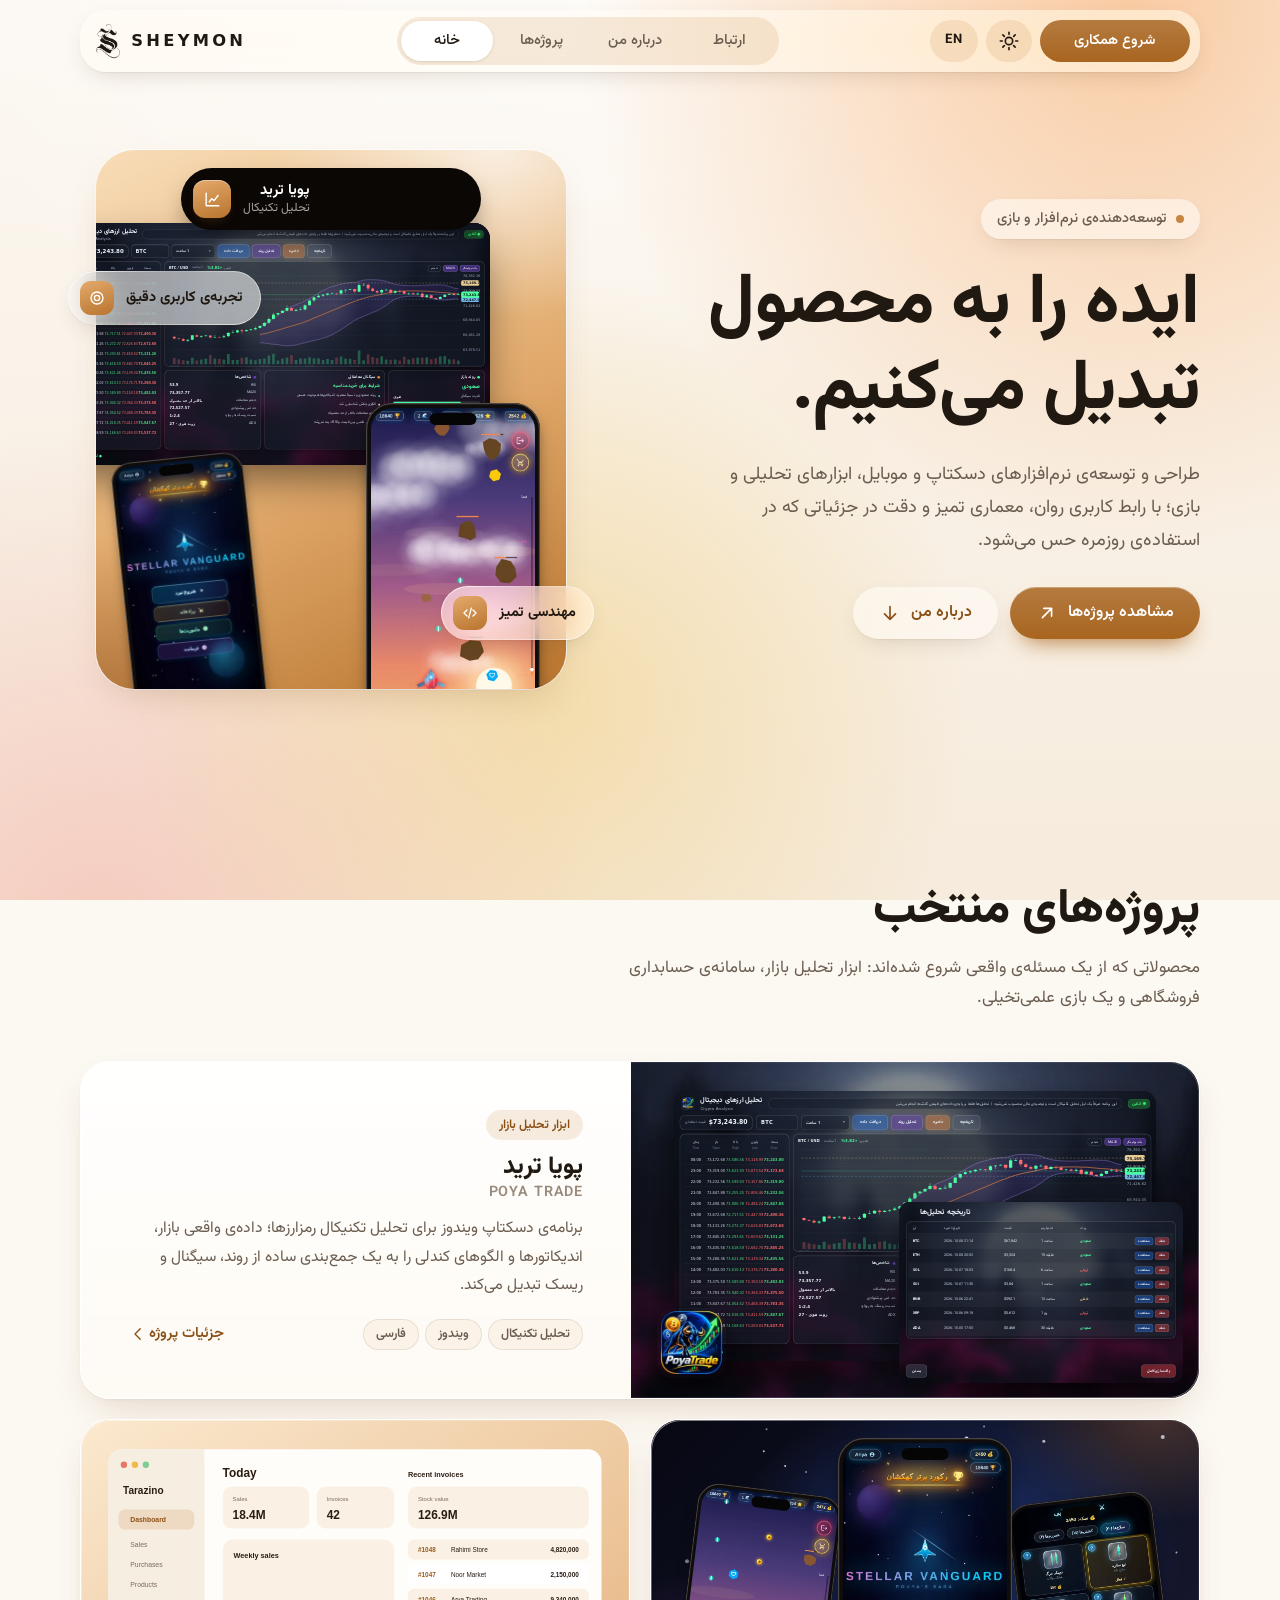
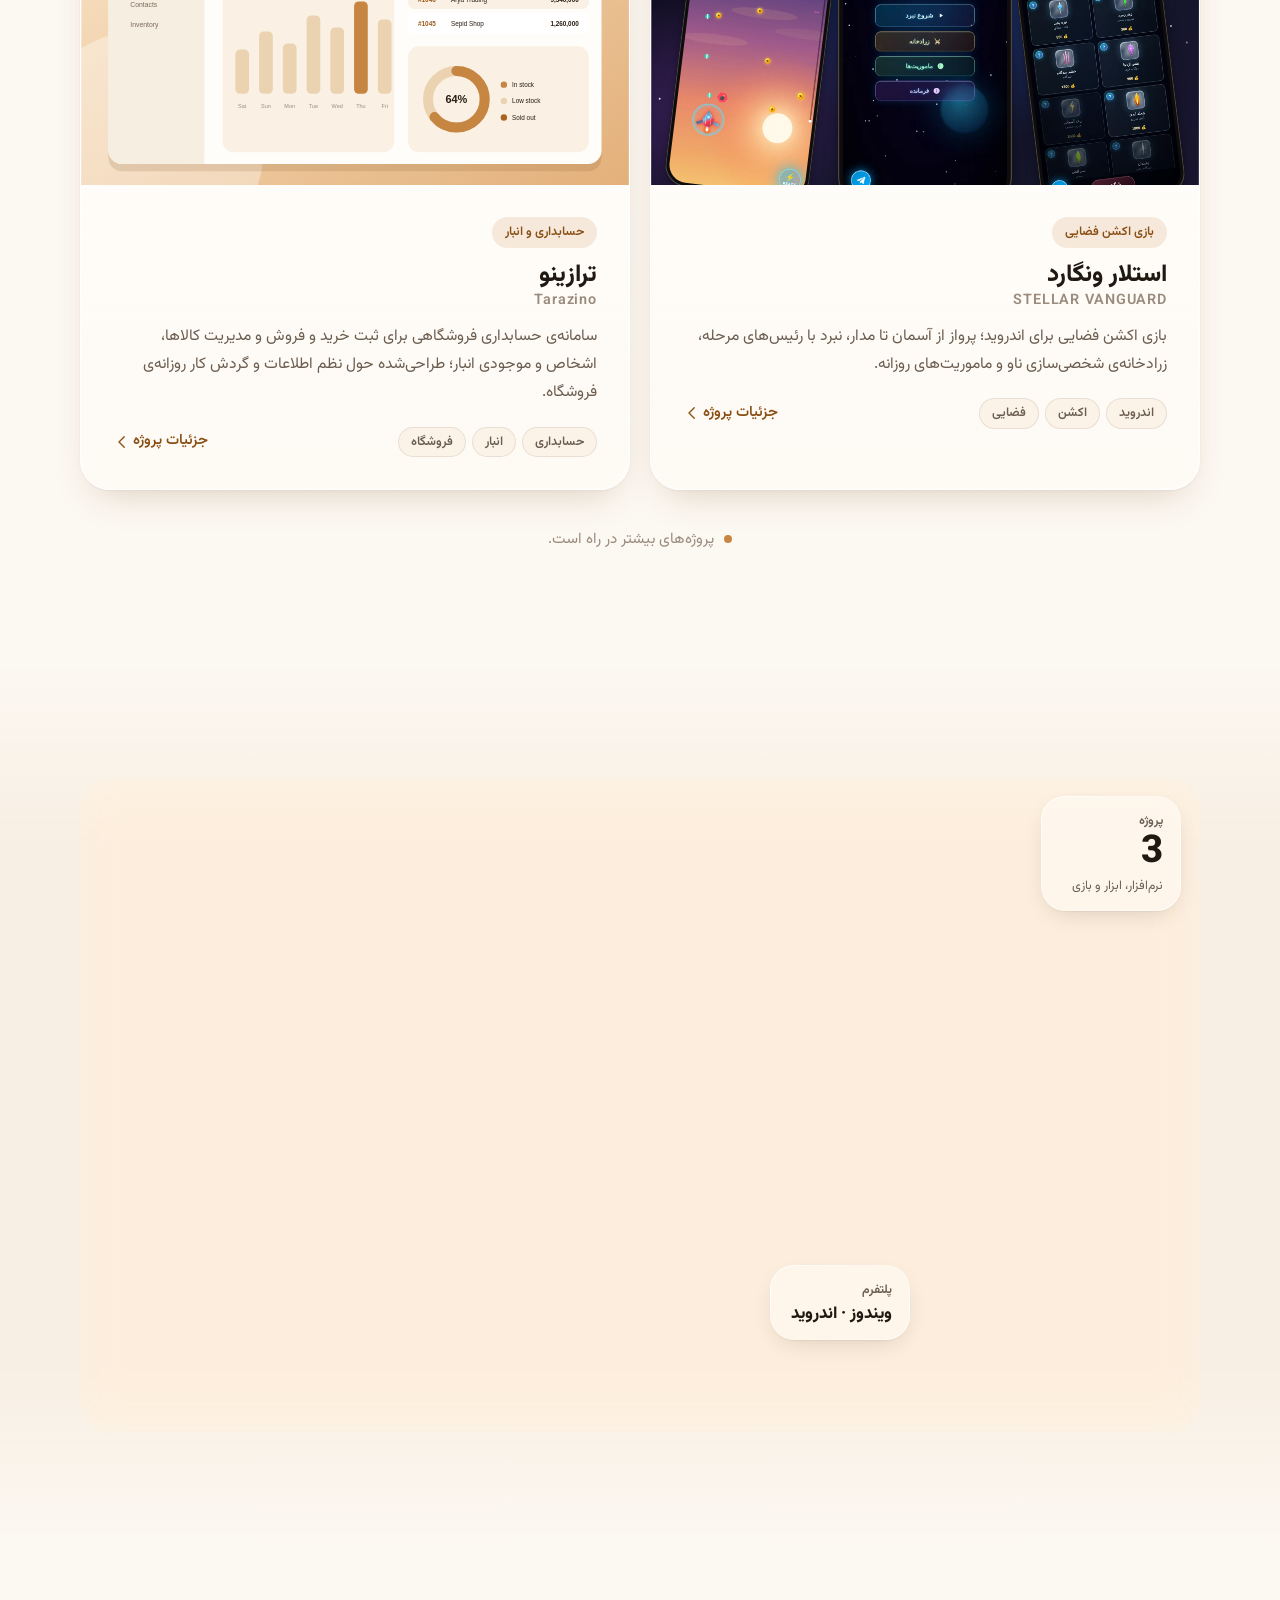
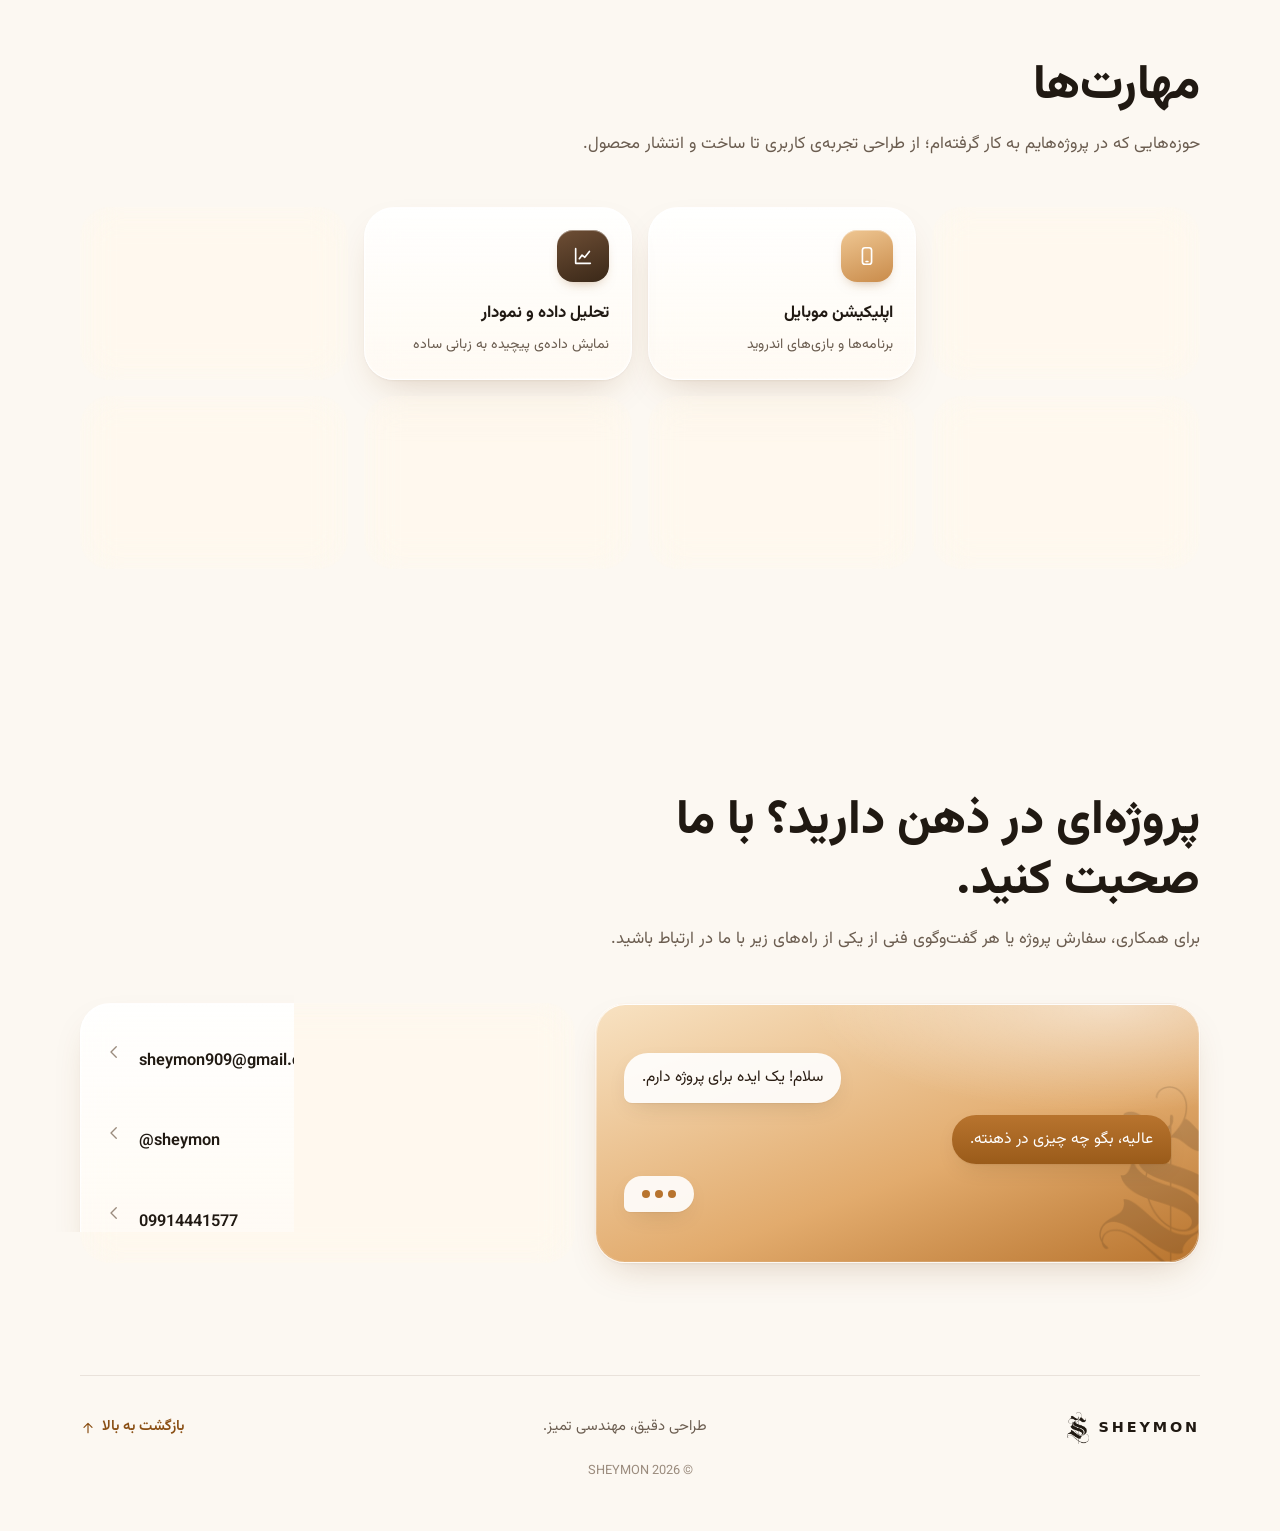
==== index.html @ 2926eaf4 "Add files via upload" ====
<!doctype html>
<html lang="fa" dir="rtl">
<head>
<meta charset="utf-8">
<meta name="viewport" content="width=device-width,initial-scale=1,viewport-fit=cover">
<meta name="color-scheme" content="light dark">
<meta name="theme-color" content="#FBF8F3">
<meta name="description" content="SHEYMON — نمونه‌کارهای طراحی و توسعه نرم‌افزار دسکتاپ و موبایل، ابزار تحلیل بازار و بازی: پویا ترید (POYA TRADE)، استلار ونگارد (STELLAR VANGUARD) و ترازینو. Portfolio of desktop software, analysis tools and games.">
<meta property="og:title" content="SHEYMON — Software &amp; Game Developer">
<meta property="og:description" content="نرم‌افزار، ابزار تحلیل بازار و بازی؛ از ایده تا محصول.">
<meta property="og:image" content="og-image.jpg">
<meta name="twitter:card" content="summary_large_image">
<title>SHEYMON — توسعه‌دهنده‌ی نرم‌افزار و بازی | Software &amp; Game Developer</title>
<meta name="robots" content="index,follow,max-image-preview:large">
<meta name="application-name" content="SHEYMON">
<meta property="og:type" content="website">
<meta property="og:site_name" content="SHEYMON">
<meta property="og:locale" content="fa_IR">
<meta property="og:locale:alternate" content="en_US">
<link rel="icon" href="favicon.png" type="image/png">
<link rel="apple-touch-icon" href="apple-touch-icon.png">
<script>
/* Apply the saved or system theme before first paint to avoid a flash. */
(function(){var d=document.documentElement;d.classList.add('js');try{var t=localStorage.getItem('sheymon-theme');if(t!=='light'&&t!=='dark'){t=matchMedia('(prefers-color-scheme: dark)').matches?'dark':'light'}
d.setAttribute('data-theme',t);
var m=document.querySelector('meta[name=theme-color]');if(m)m.setAttribute('content',t==='dark'?'#110D09':'#FBF8F3');}catch(e){d.setAttribute('data-theme','light')}})();
</script>
<link rel="preconnect" href="https://fonts.googleapis.com">
<link rel="preconnect" href="https://fonts.gstatic.com" crossorigin>
<link rel="stylesheet" href="https://fonts.googleapis.com/css2?family=Vazirmatn:wght@400;500;600;700;800&display=swap" media="print" onload="this.media='all'">
<noscript><link rel="stylesheet" href="https://fonts.googleapis.com/css2?family=Vazirmatn:wght@400;500;600;700;800&display=swap"></noscript>
<style>:root{--i-logo:url([data-uri])}
/* SHEYMON — v13 · Liquid Glass inspired
   One self-contained design: light/dark, spring motion, glass only on a few small fixed layers. */
:root{
  --font: Vazirmatn, -apple-system, BlinkMacSystemFont, "SF Pro Text", "Segoe UI", system-ui, sans-serif;
  --font-en: -apple-system, BlinkMacSystemFont, "SF Pro Display", "SF Pro Text", "Segoe UI", Inter, system-ui, Vazirmatn, sans-serif;
  --bg:#FCF8F2; --bg-2:#F6EBDC; --surface:#FFFFFF; --surface-2:#FBF3E8;
  --text:#201912; --text-2:#6B5D50; --text-3:#9A8B7D;
  --line:rgba(70,45,20,.10);
  --accent:#A8651F; --accent-strong:#8A4F14; --on-accent:#FFFFFF; --accent-soft:rgba(198,134,66,.16); --caramel:#C68642;
  --glass:rgba(255,252,247,.58); --glass-line:rgba(255,255,255,.75);
  --rim-a:rgba(255,255,255,.95); --rim-b:rgba(255,255,255,.14); --rim-c:rgba(255,255,255,.7);
  --card-bg:linear-gradient(180deg,rgba(255,255,255,.90),rgba(255,251,245,.70));
  --card-line:rgba(255,255,255,.85); --card-hi:inset 0 1px 0 rgba(255,255,255,.95);
  --b1:rgba(247,170,104,.58); --b2:rgba(243,160,150,.42); --b3:rgba(240,206,128,.55);
  --shadow:0 1px 2px rgba(70,45,20,.05), 0 16px 38px -16px rgba(120,70,20,.26);
  --shadow-s:0 1px 1px rgba(70,45,20,.05), 0 8px 24px -10px rgba(70,45,20,.22);
  --radius:30px;
  --ease:cubic-bezier(.32,.72,0,1); --spring:cubic-bezier(.34,1.45,.5,1); --out:cubic-bezier(.22,1,.36,1);
  --tab-h:68px; color-scheme:light;
}
:root[data-theme="dark"]{
  --bg:#120D09; --bg-2:#18110C; --surface:#1B150F; --surface-2:#251C14;
  --text:#F6EFE7; --text-2:#BBAC9D; --text-3:#8B7C6D;
  --line:rgba(255,236,214,.09);
  --accent:#DDA364; --accent-strong:#F0C089; --on-accent:#21150A; --accent-soft:rgba(221,163,100,.16); --caramel:#DDA364;
  --glass:rgba(32,25,18,.56); --glass-line:rgba(255,236,214,.10);
  --rim-a:rgba(255,236,214,.38); --rim-b:rgba(255,236,214,.05); --rim-c:rgba(255,236,214,.24);
  --card-bg:linear-gradient(180deg,rgba(40,31,23,.82),rgba(28,21,15,.68));
  --card-line:rgba(255,236,214,.10); --card-hi:inset 0 1px 0 rgba(255,236,214,.08);
  --b1:rgba(205,120,48,.34); --b2:rgba(160,72,62,.30); --b3:rgba(196,152,70,.20);
  --shadow:0 1px 2px rgba(0,0,0,.4), 0 18px 40px -16px rgba(0,0,0,.7);
  --shadow-s:0 1px 1px rgba(0,0,0,.4), 0 10px 26px -10px rgba(0,0,0,.7);
  color-scheme:dark;
}
*,*::before,*::after{box-sizing:border-box}
html{scroll-behavior:smooth;scroll-padding-top:92px;-webkit-text-size-adjust:100%;text-size-adjust:100%}
body{margin:0;min-height:100vh;background:var(--bg);color:var(--text);font:400 16px/1.8 var(--font);-webkit-font-smoothing:antialiased;-moz-osx-font-smoothing:grayscale;overflow-x:hidden;-webkit-tap-highlight-color:transparent;transition:background-color .4s ease,color .4s ease}
body.english{font-family:var(--font-en);line-height:1.65}
body.english h1,body.english h2,body.english h3{letter-spacing:-.025em}
img{display:block;max-width:100%;height:auto}
a{color:inherit;text-decoration:none}
button{font:inherit;color:inherit;cursor:pointer;border:0;background:none}
h1,h2,h3,h4,p,ul,figure,dl,dd{margin:0}
ul{padding:0;list-style:none}
:focus-visible{outline:3px solid var(--caramel);outline-offset:3px;border-radius:12px}
.ic{width:22px;height:22px;flex:none;fill:none;stroke:currentColor;stroke-width:1.8;stroke-linecap:round;stroke-linejoin:round}
[dir="rtl"] .chev{transform:scaleX(-1)}
.container{width:min(1120px,calc(100% - 40px));margin-inline:auto}
.skip{position:fixed;inset-inline-start:12px;top:-60px;z-index:100;background:var(--accent);color:var(--on-accent);padding:10px 16px;border-radius:12px}
.skip:focus{top:12px}

/* Brand mark: one PNG used as a mask, so it follows the text colour in both themes */
.logo,.about-logo,.chat-logo{display:block;background:currentColor;-webkit-mask:var(--i-logo) center/contain no-repeat;mask:var(--i-logo) center/contain no-repeat;aspect-ratio:284/420}
.logo{height:36px;color:var(--text)}

/* Liquid-glass rim (specular edge) */
.rim{position:relative}
.rim::before,.card::before{content:"";position:absolute;inset:0;border-radius:inherit;padding:1px;pointer-events:none;z-index:1;
  background:linear-gradient(140deg,var(--rim-a),var(--rim-b) 38%,var(--rim-b) 62%,var(--rim-c));
  -webkit-mask:linear-gradient(#000 0 0) content-box,linear-gradient(#000 0 0);-webkit-mask-composite:xor;mask:linear-gradient(#000 0 0) content-box exclude,linear-gradient(#000 0 0)}

/* ---------- Living background ---------- */
.bg{position:fixed;inset:0;z-index:-1;overflow:hidden;pointer-events:none;background:radial-gradient(90% 60% at 50% 0%,rgba(255,255,255,.55),transparent 70%),linear-gradient(180deg,var(--bg),var(--bg-2))}
:root[data-theme="dark"] .bg{background:radial-gradient(90% 60% at 50% 0%,rgba(255,214,170,.05),transparent 70%),linear-gradient(180deg,var(--bg),var(--bg-2))}
.blob{position:absolute;border-radius:50%;will-change:transform;contain:strict}
.b1{width:92vmax;height:92vmax;top:-46vmax;right:-34vmax;background:radial-gradient(circle,var(--b1),transparent 66%);animation:drift1 34s ease-in-out infinite alternate}
.b2{width:84vmax;height:84vmax;bottom:-44vmax;left:-34vmax;background:radial-gradient(circle,var(--b2),transparent 66%);animation:drift2 40s ease-in-out infinite alternate}
.b3{width:70vmax;height:70vmax;top:28vh;left:8vw;background:radial-gradient(circle,var(--b3),transparent 66%);animation:drift3 46s ease-in-out infinite alternate}
@keyframes drift1{to{transform:translate3d(-14vmax,10vmax,0) scale(1.08)}}
@keyframes drift2{to{transform:translate3d(16vmax,-8vmax,0) scale(1.1)}}
@keyframes drift3{to{transform:translate3d(18vmax,12vmax,0) scale(.92)}}

/* ---------- Header (always left-to-right, never moves between languages) ---------- */
.site-header{position:fixed;top:max(10px,env(safe-area-inset-top));left:0;right:0;margin-inline:auto;z-index:50;width:min(1120px,calc(100% - 24px));height:62px;padding-inline:16px 10px;display:flex;align-items:center;justify-content:space-between;gap:12px;direction:ltr;
  background:var(--glass);border-radius:26px;-webkit-backdrop-filter:saturate(200%) blur(24px);backdrop-filter:saturate(200%) blur(24px);box-shadow:var(--shadow-s);transition:box-shadow .3s ease,transform .5s var(--spring)}
.site-header.scrolled{box-shadow:var(--shadow)}
.brand{display:flex;align-items:center;gap:11px;height:100%;direction:ltr}
.brand-name{font:800 1.02rem/1 var(--font-en);letter-spacing:.2em;color:var(--text)}
.footer .logo{height:32px}
.footer-brand{display:inline-flex;align-items:center;gap:10px;direction:ltr}
.footer .brand-name{font-size:.9rem}
.main-nav{position:relative;display:flex;gap:2px;padding:4px;border-radius:999px;background:var(--accent-soft);direction:ltr}
.nav-ind{position:absolute;top:4px;bottom:4px;left:0;width:var(--w,92px);transform:translateX(var(--x,4px));border-radius:999px;background:var(--surface);box-shadow:0 1px 3px rgba(70,45,20,.14),inset 0 1px 0 rgba(255,255,255,.7);transition:transform .6s var(--spring),width .6s var(--spring)}
:root[data-theme="dark"] .nav-ind{background:var(--surface-2)}
.nav-link{position:relative;z-index:1;width:92px;padding:7px 8px;text-align:center;white-space:nowrap;border-radius:999px;font-size:.92rem;font-weight:500;color:var(--text-2);transition:color .3s ease}
.main-nav .nav-link:hover{color:var(--text)}
.main-nav .nav-link.active{color:var(--text)}
.header-actions{display:flex;align-items:center;gap:8px;direction:ltr}
.icon-btn{height:42px;min-width:42px;padding-inline:12px;border-radius:999px;display:inline-flex;align-items:center;justify-content:center;gap:6px;background:var(--accent-soft);color:var(--text);font-size:.82rem;font-weight:700;letter-spacing:.04em;transition:transform .3s var(--spring),background .25s ease}
.lang-btn{min-width:48px}
.icon-btn:active{transform:scale(.86)}
.theme-btn .ic{transition:transform .6s var(--spring)}
.theme-btn:active .ic{transform:rotate(30deg) scale(.88)}
.theme-btn .ic-moon{display:none}
:root[data-theme="dark"] .theme-btn .ic-sun{display:none}
:root[data-theme="dark"] .theme-btn .ic-moon{display:block}
.header-cta{width:150px;padding-inline:8px;white-space:nowrap}

/* ---------- Buttons / tags ---------- */
.btn{display:inline-flex;align-items:center;justify-content:center;gap:10px;height:52px;padding-inline:26px;border-radius:999px;font-weight:600;font-size:1rem;transition:transform .4s var(--spring),filter .2s ease,box-shadow .3s ease}
.btn:active{transform:scale(.93)}
.btn-primary{background:linear-gradient(180deg,color-mix(in srgb,var(--accent) 86%,#fff),var(--accent));color:var(--on-accent);box-shadow:0 12px 24px -12px var(--accent),inset 0 1px 0 rgba(255,255,255,.3)}
.btn-primary:hover{filter:brightness(1.07)}
.btn-primary .ic{transition:transform .45s var(--spring)}
.btn-primary:hover .ic{transform:translate(2px,-2px)}
.btn-soft{background:var(--glass);color:var(--accent-strong);box-shadow:var(--shadow-s)}
.btn-sm{height:42px;padding-inline:20px;font-size:.9rem;box-shadow:none}
.tag{display:inline-flex;align-items:center;padding:3px 12px;border-radius:999px;font-size:.78rem;font-weight:600;color:var(--text-2);background:var(--surface-2);border:1px solid var(--line)}
.tag-accent{background:var(--accent-soft);border-color:transparent;color:var(--accent-strong)}
.tags{display:flex;flex-wrap:wrap;gap:6px}
.dot{width:8px;height:8px;border-radius:50%;background:var(--caramel);display:inline-block;flex:none}
.pill{display:inline-flex;align-items:center;gap:10px;padding:7px 16px;border-radius:999px;background:var(--glass);box-shadow:var(--shadow-s);font-size:.9rem;font-weight:500;color:var(--text-2)}
.pill .dot{animation:pulse 2.4s ease-in-out infinite}
@keyframes pulse{50%{transform:scale(.6);opacity:.5}}
.sq{width:46px;height:46px;border-radius:14px;display:grid;place-items:center;flex:none;color:#fff;background:linear-gradient(160deg,#E4AA6C,#B8742E);box-shadow:inset 0 1px 0 rgba(255,255,255,.4),0 6px 14px -8px rgba(138,79,20,.6)}
.sq-2{background:linear-gradient(160deg,#EFC793,#C98B4A)}.sq-3{background:linear-gradient(160deg,#6E4E35,#3A2818)}.sq-4{background:linear-gradient(160deg,#D89F60,#9A5B1A)}

/* iOS material card */
.card{position:relative;background:var(--card-bg);border:1px solid var(--card-line);border-radius:var(--radius);box-shadow:var(--shadow),var(--card-hi);transition:background-color .4s ease,border-color .4s ease}
.card::before{opacity:.55}
@media (min-width:821px){.glass{-webkit-backdrop-filter:blur(18px) saturate(170%);backdrop-filter:blur(18px) saturate(170%)}}

/* ---------- Sections ---------- */
.section{padding-block:clamp(56px,9vw,112px)}
.section-head{max-width:640px;margin-bottom:clamp(28px,4vw,48px);display:grid;gap:12px}
h2{font-size:clamp(1.9rem,4.6vw,3rem);line-height:1.25;font-weight:800}
.section-head p{color:var(--text-2);font-size:1.05rem}

/* ---------- Hero ---------- */
.hero{padding-top:clamp(112px,14vw,150px);padding-bottom:clamp(40px,7vw,80px);display:grid;grid-template-columns:1.05fr .95fr;gap:clamp(28px,5vw,72px);align-items:center}
.hero-copy{display:grid;gap:24px;justify-items:start}
h1{font-size:clamp(2.3rem,6.2vw,4.4rem);line-height:1.22;font-weight:800;max-width:15ch}
body.english h1{line-height:1.06;max-width:12ch}
.w{display:inline-block;opacity:0;transform:translateY(.55em);animation:wordIn .9s var(--out) forwards;animation-delay:calc(var(--i) * 70ms + 120ms)}
@keyframes wordIn{to{opacity:1;transform:none}}
.lead{color:var(--text-2);font-size:clamp(1rem,1.5vw,1.14rem);max-width:48ch}
.hero-actions{display:flex;flex-wrap:wrap;gap:12px;margin-top:6px}
.hero-art{position:relative;justify-self:center;width:100%;max-width:470px;aspect-ratio:960/1100;container-type:inline-size}
.hero-stage{position:absolute;inset:0;border-radius:38px;overflow:hidden;box-shadow:var(--shadow),0 0 0 1px var(--card-line);
  background:radial-gradient(70% 45% at 85% 0%,rgba(255,255,255,.7),transparent 70%),radial-gradient(60% 40% at 0% 100%,rgba(120,60,15,.35),transparent 70%),linear-gradient(155deg,#F8DDB8,#E2AB6D 55%,#B8742E)}
.hl{position:absolute;transform:translate3d(calc(var(--mx,0) * var(--d) * 16px),calc(var(--my,0) * var(--d) * 12px + var(--sy,0) * var(--d) * -.04px),0) rotate(var(--rot,0deg));transition:transform .6s var(--out);will-change:transform}
.hl-win{left:-8%;top:13.5%;width:92%}
.hl-phone-r{left:57.5%;top:47%;width:37%}
.hl-phone-l{left:6%;top:57%;width:28%}
.hl-win .tscale{border-radius:3.4cqw;box-shadow:0 4cqw 9cqw -2cqw rgba(0,0,0,.55)}
.chip{position:absolute;display:flex;align-items:center;gap:12px;border-radius:999px;direction:ltr;background:var(--glass);box-shadow:var(--shadow-s);font-size:.9rem;white-space:nowrap;-webkit-backdrop-filter:saturate(190%) blur(18px);backdrop-filter:saturate(190%) blur(18px);padding:10px 18px 10px 12px;z-index:3}
.chip::before{content:"";position:absolute;inset:0;border-radius:inherit;padding:1px;pointer-events:none;background:linear-gradient(140deg,var(--rim-a),var(--rim-b) 40%,var(--rim-c));-webkit-mask:linear-gradient(#000 0 0) content-box,linear-gradient(#000 0 0);-webkit-mask-composite:xor;mask:linear-gradient(#000 0 0) content-box exclude,linear-gradient(#000 0 0)}
.chip-ic{width:34px;height:34px;border-radius:11px;display:grid;place-items:center;color:#fff;background:linear-gradient(160deg,#E4AA6C,#B8742E)}
.chip-ic .ic{width:18px;height:18px}
.chip-a{top:22.5%;left:-6%;animation:bob 7s ease-in-out infinite alternate}
.chip-b{bottom:9%;right:-6%;animation:bob 8s ease-in-out -3s infinite alternate}
@keyframes bob{to{transform:translateY(-8px)}}
.island{position:absolute;top:3.4%;left:50%;z-index:4;width:112px;height:36px;border-radius:20px;padding:0;overflow:hidden;background:#0B0705;color:#fff;translate:-50% 0;box-shadow:0 12px 26px -8px rgba(0,0,0,.55);transition:width .75s var(--spring),height .75s var(--spring),border-radius .75s var(--spring),transform .3s var(--spring)}
.island:active{transform:scale(.96)}
.island.open{width:min(300px,92%);height:62px;border-radius:31px}
.island-idle{position:absolute;inset:0;display:flex;align-items:center;justify-content:flex-end;padding-right:14px;transition:opacity .25s ease}
.idle-dot{width:9px;height:9px;border-radius:50%;background:var(--caramel);box-shadow:0 0 0 4px rgba(198,134,66,.22);animation:pulse 2.4s ease-in-out infinite}
.island.open .island-idle{opacity:0}
.island-body{position:absolute;inset:0;display:flex;align-items:center;gap:12px;padding:0 12px;opacity:0;text-align:start;transition:opacity .2s ease}
.island.open .island-body{opacity:1;transition:opacity .35s ease .22s}
.island-ic{width:38px;height:38px;border-radius:12px}.island-ic .ic{width:19px;height:19px}
.island-text{display:grid;min-width:0;line-height:1.35}
.island-text b{font-size:.92rem;font-weight:700;white-space:nowrap;overflow:hidden;text-overflow:ellipsis}
.island-text small{font-size:.76rem;color:rgba(255,255,255,.62);white-space:nowrap}
@keyframes rise{from{opacity:0;transform:translateY(18px) scale(.985)}to{opacity:1;transform:none}}
.hero-copy>:not(h1){animation:rise .9s var(--out) both}
.hero-copy>:nth-child(1){animation-delay:.02s}.hero-copy>:nth-child(3){animation-delay:.34s}.hero-copy>:nth-child(4){animation-delay:.44s}
.hero-stage{animation:rise 1.1s var(--out) .12s both}
.js .reveal{opacity:0;transform:translateY(34px) scale(.975);transition:opacity .8s var(--out),transform 1s var(--out);transition-delay:var(--d,0s)}
.js .reveal.in{opacity:1;transform:none}

/* ---------- Phone frame + live app windows ---------- */
.phone-wrap{container-type:inline-size;width:100%}
.phone{position:relative;border-radius:15cqw;padding:2.8cqw;background:#0e0c0c;box-shadow:inset 0 0 0 .7cqw #4d4743,0 4cqw 9cqw -2cqw rgba(0,0,0,.55)}
.phone::before{content:"";position:absolute;z-index:2;top:5.6cqw;left:50%;width:27cqw;height:7.2cqw;border-radius:99px;background:#050505;transform:translateX(-50%)}
.phone .screen{aspect-ratio:540/1170;border-radius:12.3cqw;background:var(--shot) center/cover no-repeat}

.tscale{position:relative;overflow:hidden;background:#080B12}
.tscale>.tapp{position:absolute;left:0;top:0;transform-origin:0 0;transform:scale(var(--s,.5))}
.t-main{width:1500px;height:840px}.t-hist{width:1000px;height:640px}
.tapp{font-family:var(--font);color:#F0F6FC;direction:ltr;text-align:left;line-height:1.4;overflow:hidden;background:#080B12;-webkit-font-smoothing:antialiased}
.tapp *{box-sizing:border-box;margin:0}
.tapp b{font-weight:700}
.t-bg{position:absolute;inset:0;background:var(--i-tbg) center/cover no-repeat;transform:scale(1.05)}
.t-shade{position:absolute;inset:0;background:linear-gradient(180deg,rgba(7,11,18,.45),rgba(7,11,18,.28))}
.t-win{position:absolute;inset:0;padding:16px 18px;display:flex;flex-direction:column;gap:12px}
.t-card{background:linear-gradient(180deg,rgba(21,28,41,.42),rgba(21,28,41,.66));border:1px solid rgba(255,255,255,.22);border-radius:16px;box-shadow:0 10px 30px -10px rgba(0,0,0,.6),inset 0 1px 0 rgba(255,255,255,.14)}
.t-top{display:flex;align-items:center;gap:18px;padding:0 4px}
.t-icon{width:42px;height:42px;border-radius:11px;background:var(--i-appicon) center/cover}
.t-ttl{direction:rtl;text-align:right}.t-ttl b{font-size:22px;display:block;line-height:1.3}.t-ttl small{font-size:13px;color:#9BA7B8;direction:ltr;display:block;text-align:left;font-family:var(--font-en)}
.t-marq{flex:1;height:34px;border-radius:17px;background:rgba(21,28,41,.45);border:1px solid rgba(255,255,255,.14);overflow:hidden;font-size:12.5px;color:#C9D4E3;white-space:nowrap;line-height:34px;direction:rtl;text-align:right;padding:0 16px}
.t-badge{background:rgba(35,134,54,.5);border:1px solid rgba(56,255,122,.35);color:#38FF7A;border-radius:12px;padding:5px 12px;font-size:12px;font-weight:700;display:flex;gap:7px;align-items:center;direction:rtl}
.t-badge i{width:8px;height:8px;border-radius:50%;background:#38FF7A;box-shadow:0 0 10px #38FF7A}
.t-controls{display:flex;gap:10px;align-items:center}
.t-pricebox{display:flex;align-items:center;gap:10px;padding:0 16px;height:46px;direction:rtl}
.t-pricebox small{font-size:11px;color:#9BA7B8}.t-pricebox b{font-size:19px;direction:ltr;font-family:var(--font-en);font-variant-numeric:tabular-nums}
.t-inp{height:46px;border-radius:12px;display:flex;align-items:center;padding:0 14px;font-size:16px;font-weight:700;font-family:var(--font-en)}
.t-sym{width:130px;letter-spacing:.06em}.t-tf{width:150px;justify-content:space-between;font-size:13px;direction:rtl;font-weight:600;font-family:var(--font)}.t-tf span{color:#AAB4C4;font-size:11px}
.t-btn{height:46px;border-radius:12px;display:flex;align-items:center;justify-content:center;font-weight:700;font-size:13.5px;border:1px solid rgba(255,255,255,.33);padding:0 20px;background:rgba(31,111,235,.4);box-shadow:0 0 18px rgba(31,111,235,.35)}
.t-btn.t-p{background:rgba(110,64,201,.42);box-shadow:0 0 18px rgba(110,64,201,.35)}.t-btn.t-o{background:rgba(240,136,62,.4);box-shadow:0 0 18px rgba(240,136,62,.3)}.t-btn.t-g{background:rgba(85,96,120,.38);box-shadow:none}
.t-mainrow{flex:1;display:flex;gap:12px;min-height:0}
.t-tbl{width:340px;padding:12px;display:flex;flex-direction:column;gap:6px;flex:none}
.t-th,.t-tr{display:grid;grid-template-columns:1.1fr 1fr 1fr 1fr 1fr;text-align:center}
.t-th{padding:5px 4px;border-radius:10px;background:rgba(21,28,41,.35)}
.t-th b{display:block;font-size:11px;color:#9BA7B8;direction:rtl}.t-th small{font-size:8.5px;color:#6B7686;font-family:var(--font-en)}
.t-tr{font-size:11px;padding:6px 4px;border-bottom:1px solid rgba(255,255,255,.06);font-family:var(--font-en);font-variant-numeric:tabular-nums}
.t-right{flex:1;display:flex;flex-direction:column;gap:12px;min-width:0}
.t-chartc{padding:12px 14px;height:366px;position:relative;overflow:hidden}.t-chartc svg{width:100%;height:auto;display:block}
.t-chartc svg text{font-family:var(--font-en)}
.t-tgl{position:absolute;top:12px;right:16px;display:flex;gap:8px;direction:rtl}.t-tgl span{font-size:11px;padding:3px 10px;border-radius:9px;border:1px solid rgba(255,255,255,.2);color:#C9D4E3;background:rgba(21,28,41,.4)}
.t-tgl span.t-on{background:rgba(110,64,201,.5);border-color:rgba(179,146,240,.6);color:#fff}
.t-cinfo span{unicode-bidi:plaintext}.t-cinfo{font-size:12px;color:#9BA7B8;margin-bottom:4px;display:flex;gap:14px}.t-cinfo b{color:#F0F6FC;font-family:var(--font-en)}
.t-grid3{display:grid;grid-template-columns:1fr 1.25fr 1fr;gap:12px;flex:1;min-height:0;direction:rtl}
.t-pc{padding:14px 16px;display:flex;flex-direction:column;gap:9px;font-size:12.5px;text-align:right}
.t-pc h4{font-size:14px;display:flex;align-items:center;gap:8px;font-weight:700}.t-pc h4 i{width:9px;height:9px;border-radius:50%}
.t-big{font-size:20px;font-weight:700;line-height:1.5}
.t-row{display:flex;justify-content:space-between;color:#C9D4E3}.t-row b{color:#F0F6FC;direction:ltr;font-family:var(--font-en);font-variant-numeric:tabular-nums}
.t-bar{height:8px;border-radius:5px;background:rgba(255,255,255,.12);overflow:hidden;direction:ltr}.t-bar i{display:block;height:100%;border-radius:5px}
.t-ins{display:flex;gap:8px;align-items:flex-start;color:#D6DEE8;line-height:1.7}.t-ins:before{content:"";flex:none;margin-top:9px;width:6px;height:6px;border-radius:50%;background:var(--c,#4BFFA3)}
.t-status{height:26px;display:flex;justify-content:space-between;align-items:center;font-size:11.5px;color:#9BA7B8;padding:0 8px;direction:rtl}.t-status b{color:#4BFFA3;font-weight:600}
.t-hw{position:absolute;inset:0;padding:22px 26px;display:flex;flex-direction:column;gap:14px}.t-hw h1{font-size:26px;font-weight:700;direction:rtl;text-align:right}
.t-ht,.t-hr{display:grid;grid-template-columns:110px 210px 130px 140px 120px 1fr;text-align:left}
.t-ht{padding:10px 16px;font-size:12px;color:#9BA7B8;font-weight:700;border-bottom:1px solid rgba(255,255,255,.2)}
.t-hr{align-items:center;padding:11px 16px;font-size:13px;border-bottom:1px solid rgba(255,255,255,.07);font-family:var(--font);font-variant-numeric:tabular-nums}
.t-hr:nth-child(even){background:rgba(255,255,255,.035)}
.t-sm{height:28px;border-radius:9px;display:inline-flex;align-items:center;padding:0 12px;font-size:11.5px;font-weight:700;border:1px solid rgba(255,255,255,.25)}
.t-foot{display:flex;justify-content:space-between;margin-top:auto;direction:rtl}

/* ---------- Project covers (built live) ---------- */
.cover{position:relative;overflow:hidden;aspect-ratio:3/2;container-type:inline-size;width:100%}
.cover .tscale{box-shadow:0 2.2cqw 6cqw rgba(0,0,0,.6)}
.cover-trade{background:var(--i-tbg) center/cover}
.cover-trade .c-win{position:absolute;left:7.5%;top:8.7%;width:85%}.cover-trade .c-win .tscale{border-radius:2.4cqw}
.cover-trade .c-hist{position:absolute;right:2.8%;bottom:4.3%;width:50%}.cover-trade .c-hist .tscale{border-radius:2cqw}
.cover-trade .c-app{position:absolute;left:4.6%;bottom:6%;width:12.2%;aspect-ratio:1;border-radius:22%;background:var(--i-appicon) center/cover;box-shadow:0 1.6cqw 4cqw rgba(0,0,0,.6)}
.cover-stellar{background:radial-gradient(60% 70% at 55% 40%,rgba(60,110,255,.42),transparent 70%),radial-gradient(45% 55% at 12% 80%,rgba(160,70,220,.34),transparent 70%),radial-gradient(40% 40% at 92% 0%,rgba(255,150,80,.22),transparent 70%),linear-gradient(135deg,#080814,#101426 60%,#1A1630)}
.cover-stellar::before{content:"";position:absolute;left:0;top:0;width:2px;height:2px;border-radius:50%;box-shadow:46.4cqw 25.3cqw 0 0.0px rgba(235,240,255,0.54),67.3cqw 23.0cqw 0 1.0px rgba(235,240,255,0.90),8.9cqw 37.0cqw 0 0.0px rgba(235,240,255,0.81),17.6cqw 62.5cqw 0 1.0px rgba(235,240,255,0.53),24.3cqw 8.2cqw 0 0.0px rgba(235,240,255,0.84),38.6cqw 49.5cqw 0 0.0px rgba(235,240,255,0.91),21.1cqw 15.6cqw 0 1.0px rgba(235,240,255,0.89),76.7cqw 60.2cqw 0 1.0px rgba(235,240,255,0.59),80.3cqw 14.0cqw 0 0.0px rgba(235,240,255,0.89),6.4cqw 25.6cqw 0 1.0px rgba(235,240,255,0.52),24.2cqw 48.9cqw 0 0.0px rgba(235,240,255,0.93),1.4cqw 50.7cqw 0 0.0px rgba(235,240,255,0.90),20.9cqw 1.5cqw 0 0.0px rgba(235,240,255,0.52),90.9cqw 33.6cqw 0 1.0px rgba(235,240,255,0.72),20.4cqw 5.5cqw 0 0.0px rgba(235,240,255,0.77),10.2cqw 38.7cqw 0 0.0px rgba(235,240,255,0.92),71.5cqw 3.7cqw 0 0.5px rgba(235,240,255,0.73),60.4cqw 10.7cqw 0 0.5px rgba(235,240,255,0.82),57.4cqw 3.2cqw 0 1.0px rgba(235,240,255,0.93),24.2cqw 40.7cqw 0 0.0px rgba(235,240,255,0.82),83.9cqw 34.9cqw 0 0.0px rgba(235,240,255,0.88),11.8cqw 58.3cqw 0 0.5px rgba(235,240,255,0.68),40.4cqw 65.1cqw 0 0.0px rgba(235,240,255,0.64),60.6cqw 1.0cqw 0 0.0px rgba(235,240,255,0.56),44.5cqw 22.1cqw 0 0.0px rgba(235,240,255,0.60),28.9cqw 34.6cqw 0 0.0px rgba(235,240,255,0.46),77.5cqw 53.5cqw 0 1.0px rgba(235,240,255,0.62),77.2cqw 37.8cqw 0 0.0px rgba(235,240,255,0.66),23.6cqw 63.7cqw 0 1.0px rgba(235,240,255,0.70),94.7cqw 37.4cqw 0 0.0px rgba(235,240,255,0.78),17.8cqw 55.8cqw 0 0.5px rgba(235,240,255,0.46),93.1cqw 53.6cqw 0 0.5px rgba(235,240,255,0.92),97.6cqw 40.4cqw 0 0.0px rgba(235,240,255,0.47),45.1cqw 52.1cqw 0 0.5px rgba(235,240,255,0.76),95.7cqw 24.0cqw 0 0.0px rgba(235,240,255,0.69),28.2cqw 63.5cqw 0 0.5px rgba(235,240,255,0.80),7.4cqw 30.3cqw 0 1.0px rgba(235,240,255,0.74),79.7cqw 44.1cqw 0 0.5px rgba(235,240,255,0.84),87.3cqw 33.1cqw 0 0.0px rgba(235,240,255,0.91),28.1cqw 9.3cqw 0 0.0px rgba(235,240,255,0.53),78.4cqw 56.8cqw 0 0.0px rgba(235,240,255,0.54),45.8cqw 37.4cqw 0 1.0px rgba(235,240,255,0.49),54.8cqw 39.5cqw 0 0.5px rgba(235,240,255,0.72),93.2cqw 2.9cqw 0 1.0px rgba(235,240,255,0.72),52.3cqw 35.9cqw 0 0.0px rgba(235,240,255,0.89),57.2cqw 63.1cqw 0 0.0px rgba(235,240,255,0.81)}
.cover-stellar .c-ph{position:absolute}
.cover-stellar .c-c{left:34.2%;top:5%;width:31.7%;z-index:2}
.cover-stellar .c-l{left:5.5%;top:19%;width:26.5%;transform:rotate(7deg)}
.cover-stellar .c-r{right:5.5%;top:21%;width:26.5%;transform:rotate(-7deg)}
.cover-tarazino{background:var(--i-taz) center/cover}

/* ---------- Projects ---------- */
.project-grid{display:grid;grid-template-columns:repeat(2,1fr);gap:20px}
.project{overflow:hidden;cursor:pointer;display:flex;flex-direction:column;transform-style:preserve-3d;will-change:transform}
.project.in,.project:not(.reveal){transition:transform .6s var(--spring),box-shadow .35s ease,opacity .8s var(--out)}
.project:active{transform:scale(.975)!important}
.project::after{content:"";position:absolute;inset:0;z-index:2;pointer-events:none;border-radius:inherit;background:radial-gradient(420px circle at var(--gx,50%) var(--gy,50%),rgba(255,255,255,.34),transparent 60%);mix-blend-mode:soft-light;opacity:0;transition:opacity .3s ease}
@media (hover:hover) and (pointer:fine){.project:hover::after{opacity:1}}
.project-wide{grid-column:1/-1;flex-direction:row}
.project-visual{position:relative;overflow:hidden;background:var(--bg-2)}
.project-wide .project-visual{flex:1.25;min-height:300px}
.project-wide .project-visual .cover{position:absolute;inset:0;aspect-ratio:auto;height:100%}
.project-body{padding:clamp(20px,3vw,32px);display:grid;gap:12px;align-content:start;justify-items:start;flex:1}
.project-wide .project-body{flex:1;align-content:center;padding:clamp(24px,4vw,48px)}
h3{font-size:1.45rem;line-height:1.3;font-weight:800}
.pname{display:grid;gap:2px;line-height:1.25}
.pname .n1{font-size:1.5rem;font-weight:800}
.pname .n2{font-size:.9rem;font-weight:600;color:var(--text-3);letter-spacing:.06em;text-align:start}
body.english .pname .n2{letter-spacing:0;font-size:.95rem}
.project-body p{color:var(--text-2);font-size:.98rem}
.project-foot{display:flex;flex-wrap:wrap;align-items:center;justify-content:space-between;gap:12px;width:100%;margin-top:auto;padding-top:8px}
.more{display:inline-flex;align-items:center;gap:2px;color:var(--accent-strong);font-weight:600;font-size:.92rem}
.more .ic{width:18px;height:18px;transition:transform .4s var(--spring)}
@media (hover:hover){.project:hover .more .ic{transform:translateX(3px)}[dir="rtl"] .project:hover .more .ic{transform:scaleX(-1) translateX(3px)}}
.projects-end{display:flex;align-items:center;justify-content:center;gap:10px;margin-top:36px;color:var(--text-3);font-size:.95rem}

/* ---------- About ---------- */
.band{background:linear-gradient(180deg,transparent,rgba(198,134,66,.08) 20%,rgba(198,134,66,.08) 80%,transparent)}
.about-card{display:grid;grid-template-columns:.8fr 1.2fr;overflow:hidden;gap:0}
.about-copy{padding:clamp(24px,5vw,56px);display:grid;gap:20px;justify-items:start;align-content:center}
.about-copy p{color:var(--text-2)}
.about-role{color:var(--accent-strong)!important;font-weight:600;font-size:.95rem}
.about-art{position:relative;min-height:100%;overflow:hidden;background:radial-gradient(70% 50% at 20% 10%,rgba(255,255,255,.55),transparent 70%),linear-gradient(160deg,#F6DDB8,#E0A465 55%,#B8742E)}
:root[data-theme="dark"] .about-art{background:radial-gradient(70% 50% at 20% 10%,rgba(255,214,170,.18),transparent 70%),linear-gradient(160deg,#3A2616,#241710 60%,#150E09)}
.about-logo{position:absolute;top:50%;left:50%;height:46%;translate:-50% -58%;color:#2A1D13;opacity:.95}
:root[data-theme="dark"] .about-logo{color:#F6EFE7}
.widget{position:absolute;display:grid;gap:2px;padding:14px 18px;border-radius:24px;background:var(--glass);box-shadow:var(--shadow-s);-webkit-backdrop-filter:blur(16px) saturate(180%);backdrop-filter:blur(16px) saturate(180%);color:var(--text);min-width:140px}
.widget::before{content:"";position:absolute;inset:0;border-radius:inherit;padding:1px;pointer-events:none;background:linear-gradient(140deg,var(--rim-a),var(--rim-b) 40%,var(--rim-c));-webkit-mask:linear-gradient(#000 0 0) content-box,linear-gradient(#000 0 0);-webkit-mask-composite:xor;mask:linear-gradient(#000 0 0) content-box exclude,linear-gradient(#000 0 0)}
.widget small{color:var(--text-2);font-size:.78rem;font-weight:600}
.widget b{font-size:1.05rem;font-weight:800;line-height:1.3}
.widget span:not(.sq){font-size:.78rem;color:var(--text-2)}
.w-a b{font-size:2.4rem;line-height:1}
.w-a{top:18px;inset-inline-start:18px}.w-b{bottom:92px;inset-inline-end:18px}
.w-c{bottom:18px;inset-inline-start:18px;display:flex;align-items:center;gap:12px}
.list{width:100%;border-radius:22px;background:var(--surface-2);border:1px solid var(--line);overflow:hidden}
.list li{display:flex;align-items:center;gap:14px;padding:12px 16px}
.list li+li{border-top:1px solid var(--line)}
.list .sq{width:40px;height:40px;border-radius:12px}.list .sq .ic{width:20px;height:20px}
.li-text{display:grid;line-height:1.5}.li-text b{font-weight:700;font-size:.98rem}.li-text small{color:var(--text-2);font-size:.84rem}

/* ---------- Skills ---------- */
.tool-grid{display:grid;grid-template-columns:repeat(4,1fr);gap:16px}
.tool{padding:22px;display:grid;gap:6px;justify-items:start;align-content:start;transition:transform .5s var(--spring),opacity .8s var(--out)}
.tool:active{transform:scale(.95)!important}
.tool .sq{margin-bottom:10px;width:52px;height:52px;border-radius:16px;transition:transform .5s var(--spring)}
@media (hover:hover){.tool:hover .sq{transform:translateY(-3px) scale(1.06) rotate(-3deg)}}
.tool b{font-size:1.05rem;font-weight:700}
.tool small{color:var(--text-2);font-size:.88rem;line-height:1.6}

/* ---------- Contact ---------- */
.contact-grid{display:grid;grid-template-columns:1.1fr .9fr;gap:20px;align-items:stretch}
.contact-art{position:relative;overflow:hidden;display:flex;flex-direction:column;justify-content:center;gap:12px;padding:28px;direction:ltr;min-height:260px;background:radial-gradient(70% 60% at 85% 0%,rgba(255,255,255,.5),transparent 70%),linear-gradient(160deg,#F8E2C2,#E2AB6D 60%,#B8742E)}
:root[data-theme="dark"] .contact-art{background:radial-gradient(70% 60% at 85% 0%,rgba(255,214,170,.16),transparent 70%),linear-gradient(160deg,#3A2616,#241710 60%,#150E09)}
.chat-logo{position:absolute;right:-6%;bottom:-10%;height:78%;opacity:.16;color:#2A1D13}
:root[data-theme="dark"] .chat-logo{color:#F6EFE7}
.bubble{position:relative;max-width:78%;padding:12px 18px;border-radius:24px;font-size:.98rem;line-height:1.6;unicode-bidi:plaintext;box-shadow:var(--shadow-s)}
.b-in{align-self:flex-start;background:rgba(255,255,255,.9);color:#2A1D13;border-bottom-left-radius:8px}
.b-out{align-self:flex-end;background:linear-gradient(180deg,#B8742E,#9A5B1A);color:#fff;border-bottom-right-radius:8px}
:root[data-theme="dark"] .b-in{background:rgba(255,236,214,.14);color:var(--text);border:1px solid var(--glass-line)}
.b-typing{align-self:flex-start;display:flex;gap:5px;padding:14px 18px;background:rgba(255,255,255,.9);border-bottom-left-radius:8px}
:root[data-theme="dark"] .b-typing{background:rgba(255,236,214,.14)}
.b-typing i{width:8px;height:8px;border-radius:50%;background:#B8742E;animation:typing 1.2s ease-in-out infinite}
.b-typing i:nth-child(2){animation-delay:.15s}.b-typing i:nth-child(3){animation-delay:.3s}
@keyframes typing{0%,60%,100%{transform:translateY(0);opacity:.45}30%{transform:translateY(-5px);opacity:1}}
.js .reveal .bubble{opacity:0;transform:translateY(14px) scale(.96);transition:opacity .6s var(--out),transform .7s var(--spring)}
.js .reveal.in .bubble{opacity:1;transform:none}
.js .reveal.in .b-out{transition-delay:.45s}.js .reveal.in .b-typing{transition-delay:.9s}
.list-card{display:flex;flex-direction:column;justify-content:center;padding:8px}
.row{display:flex;align-items:center;gap:16px;padding:16px;border-radius:22px;transition:background .2s ease,transform .4s var(--spring)}
.row:hover{background:var(--accent-soft)}
.row:active{transform:scale(.97)}
.row-text{display:grid;flex:1;min-width:0}
.row-text small{color:var(--text-3);font-size:.8rem;line-height:1.5}
.row-text b{font-weight:600;font-size:1.02rem;overflow-wrap:anywhere;text-align:start}
.row .chev{color:var(--text-3);width:18px;height:18px}

/* ---------- Footer ---------- */
.footer{display:flex;flex-wrap:wrap;align-items:center;justify-content:space-between;gap:16px 24px;padding-block:36px 48px;border-top:1px solid var(--line);color:var(--text-2);font-size:.92rem}
.back-top{display:inline-flex;align-items:center;gap:6px;font-weight:600;color:var(--accent-strong)}
.back-top .ic{width:16px;height:16px}
.copy{flex-basis:100%;color:var(--text-3);text-align:center;font-size:.8rem}

/* ---------- Tab bar (mobile) ---------- */
.tabbar{display:none}

/* ---------- Bottom sheet ---------- */
.sheet-backdrop{position:fixed;inset:0;z-index:80;background:rgba(20,12,6,.45);opacity:0;visibility:hidden;transition:opacity .4s ease,visibility 0s linear .4s}
.sheet{position:fixed;left:0;right:0;bottom:0;margin-inline:auto;z-index:90;width:min(760px,100%);max-height:90vh;max-height:90dvh;background:var(--surface);border-radius:34px 34px 0 0;border:1px solid var(--line);border-bottom:0;box-shadow:0 -24px 70px -20px rgba(0,0,0,.45);transform:translateY(105%);visibility:hidden;transition:transform .6s var(--ease),visibility 0s linear .6s;display:flex;flex-direction:column;touch-action:pan-y}
body.sheet-open .sheet-backdrop{opacity:1;visibility:visible;transition:opacity .4s ease}
body.sheet-open .sheet{transform:none;visibility:visible;transition:transform .6s var(--ease)}
body.sheet-open{overflow:hidden}
.grabber{width:42px;height:5px;border-radius:3px;background:var(--text-3);opacity:.35;margin:10px auto 0;flex:none}
.sheet-close{position:absolute;top:14px;inset-inline-end:14px;z-index:2;background:var(--glass);-webkit-backdrop-filter:blur(14px);backdrop-filter:blur(14px)}
.sheet-scroll{overflow-y:auto;overscroll-behavior:contain;min-height:0;padding:14px 22px calc(32px + env(safe-area-inset-bottom));display:flex;flex-direction:column;align-items:flex-start;gap:14px}
.sheet-scroll>*{flex:none;max-width:100%}
.sheet-head{display:flex;align-items:center;gap:14px;width:100%;padding-inline-end:52px}
.app-ic{width:76px;height:76px;border-radius:22px;flex:none;background:var(--ic) center/cover;display:grid;place-items:center;color:#fff;box-shadow:0 10px 22px -10px rgba(0,0,0,.5),inset 0 0 0 1px rgba(255,255,255,.18)}
.app-ic .ic{width:34px;height:34px}
.sheet-head-text{display:grid;gap:8px;justify-items:start}
.sheet-visual{width:100%;position:relative;border-radius:24px;overflow:hidden;background:var(--bg-2)}
.sheet-lead{font-weight:600;color:var(--text)!important;font-size:1.05rem}
.sheet-scroll p{color:var(--text-2)}
.sheet-sub{font-size:.95rem;font-weight:700;color:var(--text-3);margin-top:8px}
.feature-list li{align-items:flex-start}.feature-list .sq{margin-top:2px}
.kv{width:100%;border-radius:22px;background:var(--surface-2);border:1px solid var(--line);overflow:hidden}
.kv div{display:flex;justify-content:space-between;gap:16px;padding:12px 16px}
.kv div+div{border-top:1px solid var(--line)}
.kv dt{color:var(--text-3);font-size:.9rem}.kv dd{font-weight:600;font-size:.92rem;text-align:end}
.sheet-open .sheet-scroll>*{animation:rise .7s var(--out) both}
.sheet-open .sheet-scroll>:nth-child(2){animation-delay:.05s}.sheet-open .sheet-scroll>:nth-child(n+3){animation-delay:.1s}
.sheet-open .feature-list li{animation:rise .6s var(--out) both;animation-delay:calc(var(--k,0) * 60ms + 200ms)}
.gallery-wrap{width:100%;display:grid;gap:14px}
.gallery{display:flex;gap:14px;overflow-x:auto;scroll-snap-type:x mandatory;-webkit-overflow-scrolling:touch;padding:4px 22px 14px;margin-inline:-22px;width:calc(100% + 44px);scrollbar-width:none;overscroll-behavior-x:contain}
.gallery::-webkit-scrollbar{display:none}
.shot{flex:none;scroll-snap-align:center;margin:0;display:grid;gap:8px;justify-items:center}
.shot .tscale{width:min(560px,80vw);border-radius:18px;box-shadow:var(--shadow);border:1px solid var(--line)}
.shot .phone-wrap{width:min(210px,54vw)}
.shot figcaption{font-size:.8rem;color:var(--text-3);font-weight:600}

/* ---------- Responsive ---------- */
@media (max-width:980px){
  .tool-grid{grid-template-columns:repeat(2,1fr)}
  .about-card{grid-template-columns:1fr}.about-art{min-height:340px}
  .contact-grid{grid-template-columns:1fr}.contact-art{min-height:300px}
}
@media (max-width:820px){
  .main-nav,.header-cta{display:none}
  .site-header{height:58px;border-radius:24px;padding-inline:16px 8px}
  .logo{height:32px}.brand-name{font-size:.95rem}
  body{padding-bottom:calc(var(--tab-h) + 24px + env(safe-area-inset-bottom))}
  .hero{grid-template-columns:1fr;padding-top:104px;gap:36px}
  h1{max-width:none}
  .hero-art{max-width:400px}
  .chip{font-size:.82rem}.chip-a{left:8px;top:22%}.chip-b{right:8px;bottom:18px}
  .project-grid{grid-template-columns:1fr}
  .project-wide{flex-direction:column}
  .project-wide .project-visual{min-height:0}
  .project-wide .project-visual .cover{position:relative;inset:auto;aspect-ratio:3/2;height:auto}
  .tabbar{display:grid;grid-template-columns:repeat(4,1fr);position:fixed;z-index:60;left:12px;right:12px;bottom:max(10px,env(safe-area-inset-bottom));height:var(--tab-h);padding:6px;border-radius:30px;direction:ltr;
    background:var(--glass);box-shadow:var(--shadow);-webkit-backdrop-filter:saturate(200%) blur(26px);backdrop-filter:saturate(200%) blur(26px);
    transition:left .6s var(--spring),right .6s var(--spring),height .5s var(--spring),border-radius .5s var(--spring)}
  .tabbar::before{content:"";position:absolute;inset:0;border-radius:inherit;padding:1px;pointer-events:none;background:linear-gradient(140deg,var(--rim-a),var(--rim-b) 40%,var(--rim-c));-webkit-mask:linear-gradient(#000 0 0) content-box,linear-gradient(#000 0 0);-webkit-mask-composite:xor;mask:linear-gradient(#000 0 0) content-box exclude,linear-gradient(#000 0 0)}
  .tab{display:flex;flex-direction:column;align-items:center;justify-content:center;gap:2px;border-radius:24px;color:var(--text-3);font-size:.7rem;font-weight:600;padding:0;min-width:0;transition:color .3s ease,background .3s ease,transform .4s var(--spring)}
  .tab .ic{width:23px;height:23px;transition:transform .5s var(--spring)}
  .tab span{transition:opacity .25s ease,max-height .4s var(--ease);max-height:18px;overflow:hidden}
  .tab:active{transform:scale(.9)}
  .tab.active{color:var(--accent-strong);background:var(--accent-soft)}
  .tab.active .ic{transform:translateY(-1px) scale(1.1)}
  .tabbar.min{left:calc(50% - 128px);right:calc(50% - 128px);height:54px}
  .tabbar.min .tab span{opacity:0;max-height:0}
  .sheet{width:100%}
}
@media (max-width:480px){
  .container{width:calc(100% - 32px)}
  .hero-actions .btn{flex:1 1 100%}
  .tool-grid{gap:12px}.tool{padding:18px}
  .footer{flex-direction:column;align-items:flex-start}
}
@media (prefers-reduced-motion:reduce){
  html{scroll-behavior:auto}
  .blob,.chip,.pill .dot,.idle-dot{animation:none!important}
  *,*::before,*::after{transition-duration:.01ms!important;animation-duration:.01ms!important}
  .js .reveal{opacity:1;transform:none}.w{opacity:1;transform:none}
}
</style>
<script type="application/ld+json">{"@context":"https://schema.org","@type":"WebSite","name":"SHEYMON","alternateName":"SHEYMON Portfolio","inLanguage":["fa","en"],"description":"Portfolio of desktop software, analytical tools and games: POYA TRADE, STELLAR VANGUARD and Tarazino."}</script>
</head>
<body>

<div class="bg" aria-hidden="true"><i class="blob b1"></i><i class="blob b2"></i><i class="blob b3"></i></div>

<!-- Icon sprite -->
<svg width="0" height="0" style="position:absolute" aria-hidden="true" focusable="false">
<defs>
<symbol id="i-home" viewBox="0 0 24 24"><path d="M3 11.5 12 4l9 7.5V20a1 1 0 0 1-1 1h-5v-6H9v6H4a1 1 0 0 1-1-1z"/></symbol>
<symbol id="i-grid" viewBox="0 0 24 24"><rect x="4" y="4" width="6.5" height="6.5" rx="2"/><rect x="13.5" y="4" width="6.5" height="6.5" rx="2"/><rect x="4" y="13.5" width="6.5" height="6.5" rx="2"/><rect x="13.5" y="13.5" width="6.5" height="6.5" rx="2"/></symbol>
<symbol id="i-user" viewBox="0 0 24 24"><circle cx="12" cy="8" r="4"/><path d="M4 20c0-3.9 3.6-6 8-6s8 2.1 8 6"/></symbol>
<symbol id="i-chat" viewBox="0 0 24 24"><path d="M5 4.5h14a2 2 0 0 1 2 2v9a2 2 0 0 1-2 2h-8l-5 3.5v-3.5H5a2 2 0 0 1-2-2v-9a2 2 0 0 1 2-2z"/></symbol>
<symbol id="i-sun" viewBox="0 0 24 24"><circle cx="12" cy="12" r="4"/><path d="M12 2.5v2.2M12 19.3v2.2M2.5 12h2.2M19.3 12h2.2M5.3 5.3l1.6 1.6M17.1 17.1l1.6 1.6M18.7 5.3l-1.6 1.6M6.9 17.1l-1.6 1.6"/></symbol>
<symbol id="i-moon" viewBox="0 0 24 24"><path d="M20 14.6A8.2 8.2 0 0 1 9.4 4a8.2 8.2 0 1 0 10.6 10.6z"/></symbol>
<symbol id="i-chev" viewBox="0 0 24 24"><path d="m9 5 7 7-7 7"/></symbol>
<symbol id="i-arrow" viewBox="0 0 24 24"><path d="M7 17 17 7M8.5 7H17v8.5"/></symbol>
<symbol id="i-down" viewBox="0 0 24 24"><path d="M12 5v14M6 13l6 6 6-6"/></symbol>
<symbol id="i-up" viewBox="0 0 24 24"><path d="M12 19V5M6 11l6-6 6 6"/></symbol>
<symbol id="i-close" viewBox="0 0 24 24"><path d="m6 6 12 12M18 6 6 18"/></symbol>
<symbol id="i-code" viewBox="0 0 24 24"><path d="m8 8-4 4 4 4M16 8l4 4-4 4M13.8 5.5l-3.6 13"/></symbol>
<symbol id="i-window" viewBox="0 0 24 24"><rect x="3" y="5" width="18" height="14" rx="3"/><path d="M3 9.5h18"/></symbol>
<symbol id="i-phone" viewBox="0 0 24 24"><rect x="7" y="3" width="10" height="18" rx="2.8"/><path d="M11 18h2"/></symbol>
<symbol id="i-db" viewBox="0 0 24 24"><ellipse cx="12" cy="6" rx="7" ry="3"/><path d="M5 6v6c0 1.7 3.1 3 7 3s7-1.3 7-3V6M5 12v6c0 1.7 3.1 3 7 3s7-1.3 7-3v-6"/></symbol>
<symbol id="i-hash" viewBox="0 0 24 24"><path d="M5 9h14M5 15h14M10 4 8 20M16 4l-2 16"/></symbol>
<symbol id="i-branch" viewBox="0 0 24 24"><circle cx="6" cy="6" r="2.5"/><circle cx="6" cy="18" r="2.5"/><circle cx="18" cy="9" r="2.5"/><path d="M6 8.5v7M18 11.5c0 4-5 3.4-12 4.6"/></symbol>
<symbol id="i-chart" viewBox="0 0 24 24"><path d="M4 4v16h16M8 15l3-4 3 2.4L19 7"/></symbol>
<symbol id="i-cube" viewBox="0 0 24 24"><path d="m12 3 8 4.5v9L12 21l-8-4.5v-9zM12 12l8-4.5M12 12v9M12 12 4 7.5"/></symbol>
<symbol id="i-mail" viewBox="0 0 24 24"><rect x="3" y="5" width="18" height="14" rx="3"/><path d="m4 8 8 6 8-6"/></symbol>
<symbol id="i-send" viewBox="0 0 24 24"><path d="M21 3 10.5 13.5M21 3l-6.5 18-4-7.5L3 9.5z"/></symbol>
<symbol id="i-call" viewBox="0 0 24 24"><path d="M5 4h3.6l1.9 4.8-2.4 1.5a11 11 0 0 0 5.6 5.6l1.5-2.4 4.8 1.9V19a2 2 0 0 1-2 2A16 16 0 0 1 3 6a2 2 0 0 1 2-2z"/></symbol>
<symbol id="i-bolt" viewBox="0 0 24 24"><path d="M13 2.5 4.5 14H11l-1 7.5L19.5 10H13z"/></symbol>
<symbol id="i-layers" viewBox="0 0 24 24"><path d="m12 3 9 5-9 5-9-5zM3 12.5l9 5 9-5"/></symbol>
<symbol id="i-book" viewBox="0 0 24 24"><path d="M4 5.5A2.5 2.5 0 0 1 6.5 3H20v15H6.5A2.5 2.5 0 0 0 4 20.5zM4 5.5v15M8 7.5h8"/></symbol>
<symbol id="i-spark" viewBox="0 0 24 24"><path d="m12 3 2 6 6 2-6 2-2 6-2-6-6-2 6-2z"/></symbol>
<symbol id="i-list" viewBox="0 0 24 24"><path d="M8.5 6.5H20M8.5 12H20M8.5 17.5H20"/><circle cx="4.5" cy="6.5" r=".6"/><circle cx="4.5" cy="12" r=".6"/><circle cx="4.5" cy="17.5" r=".6"/></symbol>
<symbol id="i-receipt" viewBox="0 0 24 24"><path d="M6 3h12v18l-3-2-3 2-3-2-3 2zM9 8h6M9 12h6"/></symbol>
<symbol id="i-box" viewBox="0 0 24 24"><path d="M3.5 8 12 3.5 20.5 8v8L12 20.5 3.5 16zM3.5 8 12 12.5 20.5 8M12 12.5v8"/></symbol>
<symbol id="i-users" viewBox="0 0 24 24"><circle cx="9" cy="8.5" r="3.5"/><path d="M2.5 20c0-3.4 2.9-5.5 6.5-5.5s6.5 2.1 6.5 5.5M16 5.3a3.5 3.5 0 0 1 0 6.4M18.5 14.8c1.9.7 3 2.3 3 5.2"/></symbol>
<symbol id="i-gauge" viewBox="0 0 24 24"><path d="M4 16a8 8 0 1 1 16 0M12 16l4-5"/></symbol>
<symbol id="i-palette" viewBox="0 0 24 24"><path d="M12 3a9 9 0 1 0 0 18c1.4 0 2-1 1.5-2-.6-1.2.1-2.5 1.5-2.5H17a4 4 0 0 0 4-4c0-5-4-9.5-9-9.5z"/><circle cx="7.5" cy="11" r=".8"/><circle cx="10.5" cy="7.5" r=".8"/><circle cx="15" cy="8" r=".8"/></symbol>
<symbol id="i-planet" viewBox="0 0 24 24"><circle cx="12" cy="12" r="5"/><path d="M3 15.5c-1-2 3.5-6 9-8M21 8.5c1 2-3.5 6-9 8"/></symbol>
<symbol id="i-target" viewBox="0 0 24 24"><circle cx="12" cy="12" r="8"/><circle cx="12" cy="12" r="3.5"/></symbol>
</defs>
</svg>

<a class="skip" href="#projects" data-fa="رفتن به محتوا" data-en="Skip to content">رفتن به محتوا</a>

<header class="site-header" id="top" dir="ltr">
  <a class="brand" href="#home" aria-label="SHEYMON">
    <span class="logo" role="img" aria-label="SHEYMON"></span>
    <span class="brand-name">SHEYMON</span>
  </a>
  <nav class="main-nav" id="nav" aria-label="Main">
    <a class="nav-link" href="#home" data-fa="خانه" data-en="Home">خانه</a>
    <a class="nav-link" href="#projects" data-fa="پروژه‌ها" data-en="Projects">پروژه‌ها</a>
    <a class="nav-link" href="#about" data-fa="درباره من" data-en="About me">درباره من</a>
    <a class="nav-link" href="#contact" data-fa="ارتباط" data-en="Contact">ارتباط</a>
  </nav>
  <div class="header-actions">
    <button class="icon-btn lang-btn" id="language" type="button" aria-label="Change language"><span id="langText">EN</span></button>
    <button class="icon-btn theme-btn" id="theme" type="button" aria-label="تغییر تم">
      <svg class="ic ic-sun" aria-hidden="true"><use href="#i-sun"/></svg>
      <svg class="ic ic-moon" aria-hidden="true"><use href="#i-moon"/></svg>
    </button>
    <a class="btn btn-primary btn-sm header-cta" href="#contact"><span data-fa="شروع همکاری" data-en="Let's talk">شروع همکاری</span></a>
  </div>
</header>

<main>
<!-- HERO -->
<section class="hero container" id="home">
  <div class="hero-copy">
    <span class="pill"><i class="dot"></i><span data-fa="توسعه‌دهنده‌ی نرم‌افزار و بازی" data-en="Software & game developer">توسعه‌دهنده‌ی نرم‌افزار و بازی</span></span>
    <h1><span data-fa="ایده را به محصول تبدیل می‌کنیم." data-en="We turn ideas into products.">ایده را به محصول تبدیل می‌کنیم.</span></h1>
    <p class="lead" data-fa="طراحی و توسعه‌ی نرم‌افزارهای دسکتاپ و موبایل، ابزارهای تحلیلی و بازی؛ با رابط کاربری روان، معماری تمیز و دقت در جزئیاتی که در استفاده‌ی روزمره حس می‌شود." data-en="Design and development of desktop and mobile software, analytical tools and games — with a fluid interface, clean architecture and attention to the details you feel in everyday use.">طراحی و توسعه‌ی نرم‌افزارهای دسکتاپ و موبایل، ابزارهای تحلیلی و بازی؛ با رابط کاربری روان، معماری تمیز و دقت در جزئیاتی که در استفاده‌ی روزمره حس می‌شود.</p>
    <div class="hero-actions">
      <a class="btn btn-primary" href="#projects"><span data-fa="مشاهده پروژه‌ها" data-en="View projects">مشاهده پروژه‌ها</span><svg class="ic" aria-hidden="true"><use href="#i-arrow"/></svg></a>
      <a class="btn btn-soft" href="#about"><span data-fa="درباره من" data-en="About me">درباره من</span><svg class="ic" aria-hidden="true"><use href="#i-down"/></svg></a>
    </div>
  </div>
  <div class="hero-art" id="heroArt">
    <div class="hero-stage" aria-hidden="true">
      <div class="hl hl-win" style="--d:.55"><div class="tscale" data-tpl="t-main" style="aspect-ratio:1500/840"></div></div>
      <div class="hl hl-phone-l" style="--d:1;--rot:-6deg"><div class="phone-wrap"><div class="phone" style="--shot:var(--i-g1)"><div class="screen"></div></div></div></div>
      <div class="hl hl-phone-r" style="--d:1.5"><div class="phone-wrap"><div class="phone" style="--shot:var(--i-g3)"><div class="screen"></div></div></div></div>
    </div>
    <button class="island" id="island" type="button" dir="ltr" aria-label="Open project">
      <span class="island-idle"><i class="idle-dot"></i></span>
      <span class="island-body"><span class="island-ic sq"><svg class="ic" aria-hidden="true"><use id="islandUse" href="#i-chart"/></svg></span><span class="island-text"><b id="islandName" dir="auto">POYA TRADE</b><small id="islandKind" dir="auto"></small></span></span>
    </button>
    <div class="chip chip-a"><span class="chip-ic"><svg class="ic" aria-hidden="true"><use href="#i-target"/></svg></span><b data-fa="تجربه‌ی کاربری دقیق" data-en="Precise user experience">تجربه‌ی کاربری دقیق</b></div>
    <div class="chip chip-b"><span class="chip-ic"><svg class="ic" aria-hidden="true"><use href="#i-code"/></svg></span><b data-fa="مهندسی تمیز" data-en="Clean engineering">مهندسی تمیز</b></div>
  </div>
</section>

<!-- PROJECTS -->
<section class="section container" id="projects">
  <div class="section-head">
    <h2 data-fa="پروژه‌های منتخب" data-en="Selected work">پروژه‌های منتخب</h2>
    <p data-fa="محصولاتی که از یک مسئله‌ی واقعی شروع شده‌اند: ابزار تحلیل بازار، سامانه‌ی حسابداری فروشگاهی و یک بازی علمی‌تخیلی." data-en="Products that start from a real problem: a market analysis tool, a retail accounting system and a sci-fi game.">محصولاتی که از یک مسئله‌ی واقعی شروع شده‌اند: ابزار تحلیل بازار، سامانه‌ی حسابداری فروشگاهی و یک بازی علمی‌تخیلی.</p>
  </div>
  <div class="project-grid">
    <article class="card project project-wide" data-project="trade" tabindex="0" role="button" aria-haspopup="dialog">
      <div class="project-visual"><div data-tpl="cover-trade" role="img" aria-label="POYA TRADE"></div></div>
      <div class="project-body">
        <span class="tag tag-accent" data-fa="ابزار تحلیل بازار" data-en="Market analysis tool">ابزار تحلیل بازار</span>
        <h3 class="pname"><span class="n1" data-fa="پویا ترید" data-en="POYA TRADE">پویا ترید</span><span class="n2" data-fa="POYA TRADE" data-en="پویا ترید" dir="auto">POYA TRADE</span></h3>
        <p data-fa="برنامه‌ی دسکتاپ ویندوز برای تحلیل تکنیکال رمزارزها؛ داده‌ی واقعی بازار، اندیکاتورها و الگوهای کندلی را به یک جمع‌بندی ساده از روند، سیگنال و ریسک تبدیل می‌کند." data-en="A Windows desktop app for technical analysis of cryptocurrencies — it turns real market data, indicators and candle patterns into a clear summary of trend, signal and risk.">برنامه‌ی دسکتاپ ویندوز برای تحلیل تکنیکال رمزارزها؛ داده‌ی واقعی بازار، اندیکاتورها و الگوهای کندلی را به یک جمع‌بندی ساده از روند، سیگنال و ریسک تبدیل می‌کند.</p>
        <div class="project-foot"><div class="tags"><span class="tag" data-fa="تحلیل تکنیکال" data-en="Technical analysis">تحلیل تکنیکال</span><span class="tag" data-fa="ویندوز" data-en="Windows">ویندوز</span><span class="tag" data-fa="فارسی" data-en="Persian UI">فارسی</span></div><span class="more"><span data-fa="جزئیات پروژه" data-en="Project details">جزئیات پروژه</span><svg class="ic chev" aria-hidden="true"><use href="#i-chev"/></svg></span></div>
      </div>
    </article>
    <article class="card project" data-project="stellar" tabindex="0" role="button" aria-haspopup="dialog">
      <div class="project-visual"><div data-tpl="cover-stellar" role="img" aria-label="STELLAR VANGUARD"></div></div>
      <div class="project-body">
        <span class="tag tag-accent" data-fa="بازی اکشن فضایی" data-en="Space action game">بازی اکشن فضایی</span>
        <h3 class="pname"><span class="n1" data-fa="استلار ونگارد" data-en="STELLAR VANGUARD">استلار ونگارد</span><span class="n2" data-fa="STELLAR VANGUARD" data-en="استلار ونگارد" dir="auto">STELLAR VANGUARD</span></h3>
        <p data-fa="بازی اکشن فضایی برای اندروید؛ پرواز از آسمان تا مدار، نبرد با رئیس‌های مرحله، زرادخانه‌ی شخصی‌سازی ناو و ماموریت‌های روزانه." data-en="A space action game for Android — flight from the sky to orbit, boss battles, an arsenal to customise your ship and daily missions.">بازی اکشن فضایی برای اندروید؛ پرواز از آسمان تا مدار، نبرد با رئیس‌های مرحله، زرادخانه‌ی شخصی‌سازی ناو و ماموریت‌های روزانه.</p>
        <div class="project-foot"><div class="tags"><span class="tag" data-fa="اندروید" data-en="Android">اندروید</span><span class="tag" data-fa="اکشن" data-en="Action">اکشن</span><span class="tag" data-fa="فضایی" data-en="Sci-Fi">فضایی</span></div><span class="more"><span data-fa="جزئیات پروژه" data-en="Project details">جزئیات پروژه</span><svg class="ic chev" aria-hidden="true"><use href="#i-chev"/></svg></span></div>
      </div>
    </article>
    <article class="card project" data-project="tarazino" tabindex="0" role="button" aria-haspopup="dialog">
      <div class="project-visual"><div data-tpl="cover-tarazino" role="img" aria-label="Tarazino"></div></div>
      <div class="project-body">
        <span class="tag tag-accent" data-fa="حسابداری و انبار" data-en="Accounting & inventory">حسابداری و انبار</span>
        <h3 class="pname"><span class="n1" data-fa="ترازینو" data-en="Tarazino">ترازینو</span><span class="n2" data-fa="Tarazino" data-en="ترازینو" dir="auto">Tarazino</span></h3>
        <p data-fa="سامانه‌ی حسابداری فروشگاهی برای ثبت خرید و فروش و مدیریت کالاها، اشخاص و موجودی انبار؛ طراحی‌شده حول نظم اطلاعات و گردش کار روزانه‌ی فروشگاه." data-en="A retail accounting system for sales, purchases, products, contacts and stock — designed around orderly records and the daily workflow of a shop.">سامانه‌ی حسابداری فروشگاهی برای ثبت خرید و فروش و مدیریت کالاها، اشخاص و موجودی انبار؛ طراحی‌شده حول نظم اطلاعات و گردش کار روزانه‌ی فروشگاه.</p>
        <div class="project-foot"><div class="tags"><span class="tag" data-fa="حسابداری" data-en="Accounting">حسابداری</span><span class="tag" data-fa="انبار" data-en="Inventory">انبار</span><span class="tag" data-fa="فروشگاه" data-en="Retail">فروشگاه</span></div><span class="more"><span data-fa="جزئیات پروژه" data-en="Project details">جزئیات پروژه</span><svg class="ic chev" aria-hidden="true"><use href="#i-chev"/></svg></span></div>
      </div>
    </article>
  </div>
  <p class="projects-end"><i class="dot"></i><span data-fa="پروژه‌های بیشتر در راه است." data-en="More projects are on the way.">پروژه‌های بیشتر در راه است.</span></p>
</section>

<!-- ABOUT -->
<section class="section band" id="about">
  <div class="container about-card card glass">
    <div class="about-art" aria-hidden="true">
      <span class="about-logo"></span>
      <div class="widget w-a"><small data-fa="پروژه" data-en="Projects">پروژه</small><b>3</b><span data-fa="نرم‌افزار، ابزار و بازی" data-en="software, tools & games">نرم‌افزار، ابزار و بازی</span></div>
      <div class="widget w-b"><small data-fa="پلتفرم" data-en="Platforms">پلتفرم</small><b data-fa="ویندوز · اندروید" data-en="Windows · Android">ویندوز · اندروید</b></div>
      <div class="widget w-c"><span class="sq sq-4"><svg class="ic" aria-hidden="true"><use href="#i-spark"/></svg></span><b data-fa="طراحی تا تحویل" data-en="Design to delivery">طراحی تا تحویل</b></div>
    </div>
    <div class="about-copy">
      <h2 data-fa="درباره من" data-en="About me">درباره من</h2>
      <p class="about-role" data-fa="توسعه‌دهنده‌ی نرم‌افزار · ۲۲ ساله · دانشجوی برنامه‌نویسی" data-en="Software developer · 22 · Programming student">توسعه‌دهنده‌ی نرم‌افزار · ۲۲ ساله · دانشجوی برنامه‌نویسی</p>
      <p data-fa="من پویا پناهی‌ام. محصولاتی می‌سازم که از یک مسئله‌ی واقعی شروع می‌شوند و تا نسخه‌ی قابل‌استفاده ادامه پیدا می‌کنند؛ از ابزار تحلیل بازار برای ویندوز و یک بازی اکشن برای اندروید تا سامانه‌ی حسابداری فروشگاهی. در هر پروژه علاوه بر امکانات، روی تجربه‌ی استفاده، سرعت و جزئیات رابط کاربری وقت می‌گذارم و یادگیری مداوم را بخشی از کار می‌دانم." data-en="I'm Poya Panahi. I build products that start from a real problem and carry on to a usable release — from a market analysis tool for Windows and an action game for Android to a retail accounting system. In every project I give as much care to the experience, speed and interface details as to the features, and I treat continuous learning as part of the job.">من پویا پناهی‌ام. محصولاتی می‌سازم که از یک مسئله‌ی واقعی شروع می‌شوند و تا نسخه‌ی قابل‌استفاده ادامه پیدا می‌کنند؛ از ابزار تحلیل بازار برای ویندوز و یک بازی اکشن برای اندروید تا سامانه‌ی حسابداری فروشگاهی. در هر پروژه علاوه بر امکانات، روی تجربه‌ی استفاده، سرعت و جزئیات رابط کاربری وقت می‌گذارم و یادگیری مداوم را بخشی از کار می‌دانم.</p>
      <ul class="list">
        <li><span class="sq"><svg class="ic" aria-hidden="true"><use href="#i-bolt"/></svg></span><span class="li-text"><b data-fa="حل مسئله" data-en="Problem solving">حل مسئله</b><small data-fa="هر محصول از یک نیاز مشخص شروع می‌شود." data-en="Every product starts from a specific need.">هر محصول از یک نیاز مشخص شروع می‌شود.</small></span></li>
        <li><span class="sq"><svg class="ic" aria-hidden="true"><use href="#i-layers"/></svg></span><span class="li-text"><b data-fa="کد تمیز" data-en="Clean code">کد تمیز</b><small data-fa="ساختاری خوانا که نگهداری و توسعه‌ی آن ساده باشد." data-en="Readable structure that is easy to maintain and extend.">ساختاری خوانا که نگهداری و توسعه‌ی آن ساده باشد.</small></span></li>
        <li><span class="sq"><svg class="ic" aria-hidden="true"><use href="#i-book"/></svg></span><span class="li-text"><b data-fa="یادگیری مداوم" data-en="Continuous learning">یادگیری مداوم</b><small data-fa="هر پروژه، مهارت تازه‌ای به کارم اضافه می‌کند." data-en="Every project adds a new skill to my work.">هر پروژه، مهارت تازه‌ای به کارم اضافه می‌کند.</small></span></li>
      </ul>
      <a class="btn btn-primary" href="#contact"><span data-fa="در ارتباط باشیم" data-en="Get in touch">در ارتباط باشیم</span><svg class="ic" aria-hidden="true"><use href="#i-arrow"/></svg></a>
    </div>
  </div>
</section>

<!-- SKILLS -->
<section class="section container" id="toolkit">
  <div class="section-head">
    <h2 data-fa="مهارت‌ها" data-en="Skills">مهارت‌ها</h2>
    <p data-fa="حوزه‌هایی که در پروژه‌هایم به کار گرفته‌ام؛ از طراحی تجربه‌ی کاربری تا ساخت و انتشار محصول." data-en="The areas I apply across my projects — from user experience design to building and shipping a product.">حوزه‌هایی که در پروژه‌هایم به کار گرفته‌ام؛ از طراحی تجربه‌ی کاربری تا ساخت و انتشار محصول.</p>
  </div>
  <div class="tool-grid"><div class="card glass tool"><span class="sq sq-1"><svg class="ic" aria-hidden="true"><use href="#i-window"/></svg></span><b data-fa="نرم‌افزار دسکتاپ" data-en="Desktop software">نرم‌افزار دسکتاپ</b><small data-fa="برنامه‌های ویندوز با رابط کاربری مدرن" data-en="Windows apps with a modern interface">برنامه‌های ویندوز با رابط کاربری مدرن</small></div><div class="card glass tool"><span class="sq sq-2"><svg class="ic" aria-hidden="true"><use href="#i-phone"/></svg></span><b data-fa="اپلیکیشن موبایل" data-en="Mobile apps">اپلیکیشن موبایل</b><small data-fa="برنامه‌ها و بازی‌های اندروید" data-en="Android apps and games">برنامه‌ها و بازی‌های اندروید</small></div><div class="card glass tool"><span class="sq sq-3"><svg class="ic" aria-hidden="true"><use href="#i-chart"/></svg></span><b data-fa="تحلیل داده و نمودار" data-en="Data & charts">تحلیل داده و نمودار</b><small data-fa="نمایش داده‌ی پیچیده به زبانی ساده" data-en="Complex data in plain language">نمایش داده‌ی پیچیده به زبانی ساده</small></div><div class="card glass tool"><span class="sq sq-4"><svg class="ic" aria-hidden="true"><use href="#i-palette"/></svg></span><b data-fa="طراحی رابط کاربری" data-en="Interface design">طراحی رابط کاربری</b><small data-fa="رابط‌های روان، خوانا و یکدست" data-en="Fluid, readable, consistent interfaces">رابط‌های روان، خوانا و یکدست</small></div><div class="card glass tool"><span class="sq sq-2"><svg class="ic" aria-hidden="true"><use href="#i-planet"/></svg></span><b data-fa="توسعه بازی" data-en="Game development">توسعه بازی</b><small data-fa="مراحل، اقتصاد بازی و تجربه‌ی بازی‌پذیری" data-en="Levels, in-game economy and gameplay">مراحل، اقتصاد بازی و تجربه‌ی بازی‌پذیری</small></div><div class="card glass tool"><span class="sq sq-1"><svg class="ic" aria-hidden="true"><use href="#i-hash"/></svg></span><b data-fa="طراحی وب" data-en="Web design">طراحی وب</b><small data-fa="وب‌سایت‌های سریع و واکنش‌گرا" data-en="Fast, responsive websites">وب‌سایت‌های سریع و واکنش‌گرا</small></div><div class="card glass tool"><span class="sq sq-4"><svg class="ic" aria-hidden="true"><use href="#i-db"/></svg></span><b data-fa="مدیریت داده" data-en="Data management">مدیریت داده</b><small data-fa="ذخیره‌سازی و سازمان‌دهی اطلاعات" data-en="Storing and organising information">ذخیره‌سازی و سازمان‌دهی اطلاعات</small></div><div class="card glass tool"><span class="sq sq-3"><svg class="ic" aria-hidden="true"><use href="#i-branch"/></svg></span><b data-fa="کنترل نسخه و انتشار" data-en="Versioning & delivery">کنترل نسخه و انتشار</b><small data-fa="مدیریت نسخه و انتشار پروژه" data-en="Version control and project delivery">مدیریت نسخه و انتشار پروژه</small></div></div>
</section>

<!-- CONTACT -->
<section class="section container" id="contact">
  <div class="section-head">
    <h2 data-fa="پروژه‌ای در ذهن دارید؟ با ما صحبت کنید." data-en="Have a project in mind? Let's talk.">پروژه‌ای در ذهن دارید؟ با ما صحبت کنید.</h2>
    <p data-fa="برای همکاری، سفارش پروژه یا هر گفت‌وگوی فنی از یکی از راه‌های زیر با ما در ارتباط باشید." data-en="For collaboration, project work or any technical conversation, reach us through any of the channels below.">برای همکاری، سفارش پروژه یا هر گفت‌وگوی فنی از یکی از راه‌های زیر با ما در ارتباط باشید.</p>
  </div>
  <div class="contact-grid">
    <figure class="contact-art card" aria-hidden="true">
      <span class="chat-logo"></span>
      <div class="bubble b-in" data-fa="سلام! یک ایده برای پروژه دارم." data-en="Hi! I have an idea for a project.">سلام! یک ایده برای پروژه دارم.</div>
      <div class="bubble b-out" data-fa="عالیه، بگو چه چیزی در ذهنته." data-en="Great — tell me what you have in mind.">عالیه، بگو چه چیزی در ذهنته.</div>
      <div class="bubble b-typing"><i></i><i></i><i></i></div>
    </figure>
    <div class="card glass list-card">
      <a class="row" href="mailto:sheymon909@gmail.com"><span class="sq sq-1"><svg class="ic" aria-hidden="true"><use href="#i-mail"/></svg></span><span class="row-text"><small data-fa="ایمیل" data-en="Email">ایمیل</small><b dir="ltr">sheymon909@gmail.com</b></span><svg class="ic chev" aria-hidden="true"><use href="#i-chev"/></svg></a>
      <a class="row" href="https://t.me/sheymon" target="_blank" rel="noopener"><span class="sq sq-2"><svg class="ic" aria-hidden="true"><use href="#i-send"/></svg></span><span class="row-text"><small data-fa="تلگرام" data-en="Telegram">تلگرام</small><b dir="ltr">@sheymon</b></span><svg class="ic chev" aria-hidden="true"><use href="#i-chev"/></svg></a>
      <a class="row" href="tel:09914441577"><span class="sq sq-3"><svg class="ic" aria-hidden="true"><use href="#i-call"/></svg></span><span class="row-text"><small data-fa="تلفن" data-en="Phone">تلفن</small><b dir="ltr">09914441577</b></span><svg class="ic chev" aria-hidden="true"><use href="#i-chev"/></svg></a>
    </div>
  </div>
</section>
</main>

<footer class="footer container">
  <a class="footer-brand" href="#home" aria-label="SHEYMON"><span class="logo" role="img" aria-label="SHEYMON"></span><span class="brand-name">SHEYMON</span></a>
  <span class="footer-note" data-fa="طراحی دقیق، مهندسی تمیز." data-en="Precisely designed. Cleanly engineered.">طراحی دقیق، مهندسی تمیز.</span>
  <a href="#top" class="back-top"><span data-fa="بازگشت به بالا" data-en="Back to top">بازگشت به بالا</span><svg class="ic" aria-hidden="true"><use href="#i-up"/></svg></a>
  <small class="copy">© 2026 SHEYMON</small>
</footer>

<!-- iOS-style tab bar (mobile) -->
<nav class="tabbar" id="tabbar" dir="ltr" aria-label="Main">
  <a class="tab nav-link" href="#home"><svg class="ic" aria-hidden="true"><use href="#i-home"/></svg><span data-fa="خانه" data-en="Home">خانه</span></a>
  <a class="tab nav-link" href="#projects"><svg class="ic" aria-hidden="true"><use href="#i-grid"/></svg><span data-fa="پروژه‌ها" data-en="Projects">پروژه‌ها</span></a>
  <a class="tab nav-link" href="#about"><svg class="ic" aria-hidden="true"><use href="#i-user"/></svg><span data-fa="درباره من" data-en="About me">درباره من</span></a>
  <a class="tab nav-link" href="#contact"><svg class="ic" aria-hidden="true"><use href="#i-chat"/></svg><span data-fa="ارتباط" data-en="Contact">ارتباط</span></a>
</nav>

<!-- Project sheet (content is filled by script.js) -->
<div class="sheet-backdrop" id="sheetBackdrop" aria-hidden="true"></div>
<div class="sheet" id="sheet" role="dialog" aria-modal="true" aria-labelledby="sheetTitle" aria-hidden="true">
  <div class="grabber"></div>
  <button class="icon-btn sheet-close" id="sheetClose" type="button" aria-label="بستن"><svg class="ic" aria-hidden="true"><use href="#i-close"/></svg></button>
  <div class="sheet-scroll" id="sheetScroll">
    <div class="sheet-head"><span class="app-ic" id="sheetIcon"></span><div class="sheet-head-text"><h3 class="pname" id="sheetTitle"></h3><span class="tag tag-accent" id="sheetType"></span></div></div>
    <div class="sheet-visual" id="sheetVisual"></div>
    <p class="sheet-lead" id="sheetTagline"></p>
    <p id="sheetText"></p>
    <h4 class="sheet-sub" id="subInside"></h4>
    <ul class="list feature-list" id="sheetFeatures"></ul>
    <div class="gallery-wrap" id="galleryWrap"><h4 class="sheet-sub" id="subShots"></h4>
    <div class="gallery" id="sheetGallery" tabindex="0"></div></div>
    <h4 class="sheet-sub" id="subDetails"></h4>
    <dl class="kv" id="sheetKV"></dl>
    <div class="tags" id="sheetTags"></div>
  </div>
</div>

<template id="tpl-t-main"><div class="tapp t-main"><div class="t-bg"></div><div class="t-shade"></div>
<div class="t-win">
 <div class="t-top"><div class="t-icon"></div><div class="t-ttl"><b>تحلیل ارزهای دیجیتال</b><small>Crypto Analysis</small></div>
  <div class="t-marq">این برنامه صرفاً یک ابزار تحلیل تکنیکال است و توصیه‌ی مالی محسوب نمی‌شود &nbsp;|&nbsp; تحلیل‌ها فقط بر پایه‌ی داده‌های قیمتی گذشته انجام می‌شن</div>
  <div class="t-badge"><i></i>آنلاین</div></div>
 <div class="t-controls">
  <div class="t-card t-pricebox"><b>$73,243.80</b><small>قیمت لحظه‌ای</small></div>
  <div class="t-inp t-card t-sym">BTC</div>
  <div class="t-inp t-card t-tf"><span>▾</span>1 ساعت</div>
  <div class="t-btn">دریافت داده</div><div class="t-btn t-p">تحلیل روند</div><div class="t-btn t-o">ذخیره</div><div class="t-btn t-g">تاریخچه</div>
 </div>
 <div class="t-mainrow">
  <div class="t-card t-tbl"><div class="t-th"><div><b>زمان</b><small>Time</small></div><div><b>باز</b><small>Open</small></div><div><b>بالا</b><small>High</small></div><div><b>پایین</b><small>Low</small></div><div><b>بسته</b><small>Close</small></div></div><div class="t-tr"><span class="t-b">00:00</span><span style="color:#D6DEE8">73,172.68</span><span style="color:#4ADE80">73,586.56</span><span style="color:#FF6B6B">73,118.99</span><b style="color:#4ADE80">73,243.80</b></div><div class="t-tr"><span class="t-b">23:00</span><span style="color:#D6DEE8">73,319.00</span><span style="color:#4ADE80">73,623.93</span><span style="color:#FF6B6B">73,073.54</span><b style="color:#FF6B6B">73,172.68</b></div><div class="t-tr"><span class="t-b">22:00</span><span style="color:#D6DEE8">73,232.56</span><span style="color:#4ADE80">73,599.03</span><span style="color:#FF6B6B">73,157.86</span><b style="color:#4ADE80">73,319.00</b></div><div class="t-tr"><span class="t-b">21:00</span><span style="color:#D6DEE8">72,847.88</span><span style="color:#4ADE80">73,255.25</span><span style="color:#FF6B6B">72,806.46</span><b style="color:#4ADE80">73,232.56</b></div><div class="t-tr"><span class="t-b">20:00</span><span style="color:#D6DEE8">72,490.36</span><span style="color:#4ADE80">73,006.78</span><span style="color:#FF6B6B">72,484.24</span><b style="color:#4ADE80">72,847.88</b></div><div class="t-tr"><span class="t-b">19:00</span><span style="color:#D6DEE8">72,672.68</span><span style="color:#4ADE80">72,717.51</span><span style="color:#FF6B6B">72,447.99</span><b style="color:#FF6B6B">72,490.36</b></div><div class="t-tr"><span class="t-b">18:00</span><span style="color:#D6DEE8">73,131.26</span><span style="color:#4ADE80">73,272.37</span><span style="color:#FF6B6B">72,626.83</span><b style="color:#FF6B6B">72,672.68</b></div><div class="t-tr"><span class="t-b">17:00</span><span style="color:#D6DEE8">72,845.25</span><span style="color:#4ADE80">73,293.61</span><span style="color:#FF6B6B">72,659.62</span><b style="color:#4ADE80">73,131.26</b></div><div class="t-tr"><span class="t-b">16:00</span><span style="color:#D6DEE8">73,435.56</span><span style="color:#4ADE80">73,618.59</span><span style="color:#FF6B6B">72,682.70</span><b style="color:#FF6B6B">72,845.25</b></div><div class="t-tr"><span class="t-b">15:00</span><span style="color:#D6DEE8">73,280.36</span><span style="color:#4ADE80">73,621.46</span><span style="color:#FF6B6B">73,139.34</span><b style="color:#4ADE80">73,435.56</b></div><div class="t-tr"><span class="t-b">14:00</span><span style="color:#D6DEE8">73,482.03</span><span style="color:#4ADE80">73,610.13</span><span style="color:#FF6B6B">73,176.71</span><b style="color:#FF6B6B">73,280.36</b></div><div class="t-tr"><span class="t-b">13:00</span><span style="color:#D6DEE8">73,375.50</span><span style="color:#4ADE80">73,589.80</span><span style="color:#FF6B6B">73,150.18</span><b style="color:#4ADE80">73,482.03</b></div><div class="t-tr"><span class="t-b">12:00</span><span style="color:#D6DEE8">73,783.35</span><span style="color:#4ADE80">73,940.32</span><span style="color:#FF6B6B">73,364.33</span><b style="color:#FF6B6B">73,375.50</b></div><div class="t-tr"><span class="t-b">11:00</span><span style="color:#D6DEE8">73,847.67</span><span style="color:#4ADE80">74,054.52</span><span style="color:#FF6B6B">73,468.39</span><b style="color:#FF6B6B">73,783.35</b></div><div class="t-tr"><span class="t-b">10:00</span><span style="color:#D6DEE8">73,537.72</span><span style="color:#4ADE80">74,018.35</span><span style="color:#FF6B6B">73,411.59</span><b style="color:#4ADE80">73,847.67</b></div><div class="t-tr"><span class="t-b">09:00</span><span style="color:#D6DEE8">74,038.59</span><span style="color:#4ADE80">74,168.63</span><span style="color:#FF6B6B">73,269.03</span><b style="color:#FF6B6B">73,537.72</b></div></div>
  <div class="t-right">
   <div class="t-card t-chartc"><div class="t-tgl"><span class="t-on">باند بولینگر</span><span class="t-on">MA20</span><span>حجم</span></div>
    <div class="t-cinfo"><b>BTC / USD</b><span>1 ساعت</span><span>تغییر: <b style="color:#4BFFA3">+3.82%</b></span></div><svg viewBox="0 0 1000 312" xmlns="http://www.w3.org/2000/svg"><line x1="10" x2="936" y1="252.0" y2="252.0" stroke="#fff" stroke-opacity=".08"/><text x="944" y="256.0" fill="#9BA7B8" font-size="11" >63,978.51</text><line x1="10" x2="936" y1="204.4" y2="204.4" stroke="#fff" stroke-opacity=".08"/><text x="944" y="208.4" fill="#9BA7B8" font-size="11" >66,461.28</text><line x1="10" x2="936" y1="156.8" y2="156.8" stroke="#fff" stroke-opacity=".08"/><text x="944" y="160.8" fill="#9BA7B8" font-size="11" >68,944.05</text><line x1="10" x2="936" y1="109.2" y2="109.2" stroke="#fff" stroke-opacity=".08"/><text x="944" y="113.2" fill="#9BA7B8" font-size="11" >71,426.82</text><line x1="10" x2="936" y1="61.6" y2="61.6" stroke="#fff" stroke-opacity=".08"/><text x="944" y="65.6" fill="#9BA7B8" font-size="11" >73,909.59</text><line x1="10" x2="936" y1="14.0" y2="14.0" stroke="#fff" stroke-opacity=".08"/><text x="944" y="18.0" fill="#9BA7B8" font-size="11" >76,392.36</text><polygon points="292.1,176.4 306.6,169.8 321.1,161.4 335.5,151.0 350.0,141.2 364.5,130.8 379.0,120.1 393.4,113.3 407.9,106.7 422.4,101.7 436.8,95.1 451.3,86.9 465.8,78.1 480.2,69.1 494.7,61.5 509.2,54.1 523.6,48.5 538.1,44.8 552.6,40.7 567.0,38.0 581.5,36.0 596.0,36.0 610.5,32.1 624.9,28.0 639.4,26.7 653.9,26.8 668.3,27.2 682.8,29.0 697.3,31.7 711.7,37.4 726.2,41.7 740.7,44.0 755.1,45.1 769.6,45.8 784.1,45.9 798.5,45.9 813.0,44.7 827.5,44.4 842.0,43.5 856.4,42.8 870.9,43.6 885.4,43.9 899.8,48.2 914.3,53.5 928.8,56.1 928.8,88.2 914.3,88.9 899.8,90.9 885.4,92.2 870.9,91.6 856.4,89.9 842.0,86.2 827.5,82.8 813.0,81.9 798.5,79.5 784.1,79.6 769.6,79.9 755.1,81.3 740.7,83.6 726.2,88.9 711.7,97.7 697.3,108.9 682.8,117.9 668.3,126.4 653.9,131.7 639.4,138.1 624.9,144.7 610.5,150.1 596.0,157.2 581.5,167.2 567.0,177.1 552.6,186.6 538.1,195.1 523.6,203.1 509.2,209.8 494.7,214.1 480.2,218.6 465.8,221.6 451.3,225.3 436.8,228.8 422.4,232.3 407.9,236.4 393.4,238.0 379.0,239.2 364.5,237.9 350.0,235.2 335.5,234.0 321.1,232.1 306.6,230.0 292.1,228.5" fill="#6E40C9" fill-opacity=".14"/><polyline fill="none" stroke="#B392F0" stroke-width="1.3" stroke-opacity=".8" points="292.1,176.4 306.6,169.8 321.1,161.4 335.5,151.0 350.0,141.2 364.5,130.8 379.0,120.1 393.4,113.3 407.9,106.7 422.4,101.7 436.8,95.1 451.3,86.9 465.8,78.1 480.2,69.1 494.7,61.5 509.2,54.1 523.6,48.5 538.1,44.8 552.6,40.7 567.0,38.0 581.5,36.0 596.0,36.0 610.5,32.1 624.9,28.0 639.4,26.7 653.9,26.8 668.3,27.2 682.8,29.0 697.3,31.7 711.7,37.4 726.2,41.7 740.7,44.0 755.1,45.1 769.6,45.8 784.1,45.9 798.5,45.9 813.0,44.7 827.5,44.4 842.0,43.5 856.4,42.8 870.9,43.6 885.4,43.9 899.8,48.2 914.3,53.5 928.8,56.1"/><polyline fill="none" stroke="#B392F0" stroke-width="1.3" stroke-opacity=".8" points="292.1,228.5 306.6,230.0 321.1,232.1 335.5,234.0 350.0,235.2 364.5,237.9 379.0,239.2 393.4,238.0 407.9,236.4 422.4,232.3 436.8,228.8 451.3,225.3 465.8,221.6 480.2,218.6 494.7,214.1 509.2,209.8 523.6,203.1 538.1,195.1 552.6,186.6 567.0,177.1 581.5,167.2 596.0,157.2 610.5,150.1 624.9,144.7 639.4,138.1 653.9,131.7 668.3,126.4 682.8,117.9 697.3,108.9 711.7,97.7 726.2,88.9 740.7,83.6 755.1,81.3 769.6,79.9 784.1,79.6 798.5,79.5 813.0,81.9 827.5,82.8 842.0,86.2 856.4,89.9 870.9,91.6 885.4,92.2 899.8,90.9 914.3,88.9 928.8,88.2"/><polyline fill="none" stroke="#F0883E" stroke-width="1.8" points="292.1,202.4 306.6,199.9 321.1,196.7 335.5,192.5 350.0,188.2 364.5,184.3 379.0,179.7 393.4,175.7 407.9,171.5 422.4,167.0 436.8,162.0 451.3,156.1 465.8,149.8 480.2,143.9 494.7,137.8 509.2,131.9 523.6,125.8 538.1,119.9 552.6,113.7 567.0,107.5 581.5,101.6 596.0,96.6 610.5,91.1 624.9,86.3 639.4,82.4 653.9,79.3 668.3,76.8 682.8,73.4 697.3,70.3 711.7,67.6 726.2,65.3 740.7,63.8 755.1,63.2 769.6,62.8 784.1,62.7 798.5,62.7 813.0,63.3 827.5,63.6 842.0,64.8 856.4,66.3 870.9,67.6 885.4,68.1 899.8,69.6 914.3,71.2 928.8,72.2"/><rect x="12.9" y="278.3" width="8.7" height="19.7" fill="#FF6B6B" fill-opacity=".28" rx="1.5"/><line x1="17.2" x2="17.2" y1="208.2" y2="218.2" stroke="#FF6B6B" stroke-width="1.4"/><rect x="12.6" y="209.4" width="9.3" height="5.6" fill="#FF6B6B" rx="1.5"/><rect x="27.4" y="282.0" width="8.7" height="16.0" fill="#FF6B6B" fill-opacity=".28" rx="1.5"/><line x1="31.7" x2="31.7" y1="213.3" y2="217.9" stroke="#FF6B6B" stroke-width="1.4"/><rect x="27.1" y="215.0" width="9.3" height="1.8" fill="#FF6B6B" rx="1.5"/><rect x="41.8" y="284.8" width="8.7" height="13.2" fill="#FF6B6B" fill-opacity=".28" rx="1.5"/><line x1="46.2" x2="46.2" y1="212.8" y2="224.7" stroke="#FF6B6B" stroke-width="1.4"/><rect x="41.5" y="216.9" width="9.3" height="5.6" fill="#FF6B6B" rx="1.5"/><rect x="56.3" y="287.0" width="8.7" height="11.0" fill="#4BFFA3" fill-opacity=".28" rx="1.5"/><line x1="60.6" x2="60.6" y1="217.3" y2="227.0" stroke="#4BFFA3" stroke-width="1.4"/><rect x="56.0" y="219.1" width="9.3" height="3.4" fill="#4BFFA3" rx="1.5"/><rect x="70.8" y="277.3" width="8.7" height="20.7" fill="#4BFFA3" fill-opacity=".28" rx="1.5"/><line x1="75.1" x2="75.1" y1="203.7" y2="221.6" stroke="#4BFFA3" stroke-width="1.4"/><rect x="70.5" y="204.6" width="9.3" height="14.5" fill="#4BFFA3" rx="1.5"/><rect x="85.2" y="285.6" width="8.7" height="12.4" fill="#FF6B6B" fill-opacity=".28" rx="1.5"/><line x1="89.6" x2="89.6" y1="200.7" y2="210.2" stroke="#FF6B6B" stroke-width="1.4"/><rect x="84.9" y="204.6" width="9.3" height="5.2" fill="#FF6B6B" rx="1.5"/><rect x="99.7" y="282.4" width="8.7" height="15.6" fill="#4BFFA3" fill-opacity=".28" rx="1.5"/><line x1="104.0" x2="104.0" y1="205.2" y2="213.3" stroke="#4BFFA3" stroke-width="1.4"/><rect x="99.4" y="207.4" width="9.3" height="2.3" fill="#4BFFA3" rx="1.5"/><rect x="114.2" y="280.2" width="8.7" height="17.8" fill="#4BFFA3" fill-opacity=".28" rx="1.5"/><line x1="118.5" x2="118.5" y1="203.3" y2="210.7" stroke="#4BFFA3" stroke-width="1.4"/><rect x="113.9" y="205.4" width="9.3" height="2.0" fill="#4BFFA3" rx="1.5"/><rect x="128.6" y="268.7" width="8.7" height="29.3" fill="#FF6B6B" fill-opacity=".28" rx="1.5"/><line x1="133.0" x2="133.0" y1="205.4" y2="214.9" stroke="#FF6B6B" stroke-width="1.4"/><rect x="128.4" y="205.4" width="9.3" height="7.0" fill="#FF6B6B" rx="1.5"/><rect x="143.1" y="279.3" width="8.7" height="18.7" fill="#4BFFA3" fill-opacity=".28" rx="1.5"/><line x1="147.5" x2="147.5" y1="204.3" y2="212.6" stroke="#4BFFA3" stroke-width="1.4"/><rect x="142.8" y="210.4" width="9.3" height="2.0" fill="#4BFFA3" rx="1.5"/><rect x="157.6" y="280.2" width="8.7" height="17.8" fill="#FF6B6B" fill-opacity=".28" rx="1.5"/><line x1="161.9" x2="161.9" y1="208.3" y2="211.3" stroke="#FF6B6B" stroke-width="1.4"/><rect x="157.3" y="210.4" width="9.3" height="1.6" fill="#FF6B6B" rx="1.5"/><rect x="172.1" y="282.7" width="8.7" height="15.3" fill="#4BFFA3" fill-opacity=".28" rx="1.5"/><line x1="176.4" x2="176.4" y1="203.2" y2="214.7" stroke="#4BFFA3" stroke-width="1.4"/><rect x="171.8" y="208.2" width="9.3" height="2.9" fill="#4BFFA3" rx="1.5"/><rect x="186.5" y="265.0" width="8.7" height="33.0" fill="#4BFFA3" fill-opacity=".28" rx="1.5"/><line x1="190.9" x2="190.9" y1="195.7" y2="210.4" stroke="#4BFFA3" stroke-width="1.4"/><rect x="186.2" y="197.3" width="9.3" height="10.9" fill="#4BFFA3" rx="1.5"/><rect x="201.0" y="284.3" width="8.7" height="13.7" fill="#4BFFA3" fill-opacity=".28" rx="1.5"/><line x1="205.3" x2="205.3" y1="187.5" y2="199.0" stroke="#4BFFA3" stroke-width="1.4"/><rect x="200.7" y="196.4" width="9.3" height="1.6" fill="#4BFFA3" rx="1.5"/><rect x="215.5" y="283.5" width="8.7" height="14.5" fill="#4BFFA3" fill-opacity=".28" rx="1.5"/><line x1="219.8" x2="219.8" y1="186.7" y2="196.9" stroke="#4BFFA3" stroke-width="1.4"/><rect x="215.2" y="188.7" width="9.3" height="7.7" fill="#4BFFA3" rx="1.5"/><rect x="229.9" y="277.2" width="8.7" height="20.8" fill="#FF6B6B" fill-opacity=".28" rx="1.5"/><line x1="234.3" x2="234.3" y1="184.5" y2="199.3" stroke="#FF6B6B" stroke-width="1.4"/><rect x="229.6" y="188.7" width="9.3" height="3.3" fill="#FF6B6B" rx="1.5"/><rect x="244.4" y="275.9" width="8.7" height="22.1" fill="#4BFFA3" fill-opacity=".28" rx="1.5"/><line x1="248.7" x2="248.7" y1="186.5" y2="192.9" stroke="#4BFFA3" stroke-width="1.4"/><rect x="244.1" y="188.1" width="9.3" height="3.9" fill="#4BFFA3" rx="1.5"/><rect x="258.9" y="282.7" width="8.7" height="15.3" fill="#4BFFA3" fill-opacity=".28" rx="1.5"/><line x1="263.2" x2="263.2" y1="184.3" y2="191.9" stroke="#4BFFA3" stroke-width="1.4"/><rect x="258.6" y="186.1" width="9.3" height="2.0" fill="#4BFFA3" rx="1.5"/><rect x="273.3" y="285.5" width="8.7" height="12.5" fill="#4BFFA3" fill-opacity=".28" rx="1.5"/><line x1="277.7" x2="277.7" y1="177.1" y2="189.3" stroke="#4BFFA3" stroke-width="1.4"/><rect x="273.0" y="182.0" width="9.3" height="4.1" fill="#4BFFA3" rx="1.5"/><rect x="287.8" y="281.3" width="8.7" height="16.7" fill="#4BFFA3" fill-opacity=".28" rx="1.5"/><line x1="292.1" x2="292.1" y1="173.3" y2="183.1" stroke="#4BFFA3" stroke-width="1.4"/><rect x="287.5" y="175.3" width="9.3" height="6.6" fill="#4BFFA3" rx="1.5"/><rect x="302.3" y="279.3" width="8.7" height="18.7" fill="#4BFFA3" fill-opacity=".28" rx="1.5"/><line x1="306.6" x2="306.6" y1="163.6" y2="177.6" stroke="#4BFFA3" stroke-width="1.4"/><rect x="302.0" y="164.7" width="9.3" height="10.6" fill="#4BFFA3" rx="1.5"/><rect x="316.7" y="269.9" width="8.7" height="28.1" fill="#4BFFA3" fill-opacity=".28" rx="1.5"/><line x1="321.1" x2="321.1" y1="147.9" y2="168.7" stroke="#4BFFA3" stroke-width="1.4"/><rect x="316.4" y="153.0" width="9.3" height="11.7" fill="#4BFFA3" rx="1.5"/><rect x="331.2" y="264.2" width="8.7" height="33.8" fill="#4BFFA3" fill-opacity=".28" rx="1.5"/><line x1="335.5" x2="335.5" y1="132.6" y2="153.6" stroke="#4BFFA3" stroke-width="1.4"/><rect x="330.9" y="138.5" width="9.3" height="14.5" fill="#4BFFA3" rx="1.5"/><rect x="345.7" y="285.6" width="8.7" height="12.4" fill="#4BFFA3" fill-opacity=".28" rx="1.5"/><line x1="350.0" x2="350.0" y1="132.0" y2="141.0" stroke="#4BFFA3" stroke-width="1.4"/><rect x="345.4" y="133.3" width="9.3" height="5.2" fill="#4BFFA3" rx="1.5"/><rect x="360.1" y="279.3" width="8.7" height="18.7" fill="#4BFFA3" fill-opacity=".28" rx="1.5"/><line x1="364.5" x2="364.5" y1="123.7" y2="133.5" stroke="#4BFFA3" stroke-width="1.4"/><rect x="359.9" y="126.1" width="9.3" height="7.2" fill="#4BFFA3" rx="1.5"/><rect x="374.6" y="276.2" width="8.7" height="21.8" fill="#4BFFA3" fill-opacity=".28" rx="1.5"/><line x1="379.0" x2="379.0" y1="109.2" y2="128.6" stroke="#4BFFA3" stroke-width="1.4"/><rect x="374.3" y="117.4" width="9.3" height="8.6" fill="#4BFFA3" rx="1.5"/><rect x="389.1" y="268.0" width="8.7" height="30.0" fill="#FF6B6B" fill-opacity=".28" rx="1.5"/><line x1="393.4" x2="393.4" y1="114.3" y2="127.5" stroke="#FF6B6B" stroke-width="1.4"/><rect x="388.8" y="117.4" width="9.3" height="9.3" fill="#FF6B6B" rx="1.5"/><rect x="403.6" y="284.7" width="8.7" height="13.3" fill="#4BFFA3" fill-opacity=".28" rx="1.5"/><line x1="407.9" x2="407.9" y1="121.7" y2="129.1" stroke="#4BFFA3" stroke-width="1.4"/><rect x="403.3" y="122.8" width="9.3" height="3.9" fill="#4BFFA3" rx="1.5"/><rect x="418.0" y="279.6" width="8.7" height="18.4" fill="#4BFFA3" fill-opacity=".28" rx="1.5"/><line x1="422.4" x2="422.4" y1="114.6" y2="125.5" stroke="#4BFFA3" stroke-width="1.4"/><rect x="417.7" y="122.7" width="9.3" height="1.6" fill="#4BFFA3" rx="1.5"/><rect x="432.5" y="279.5" width="8.7" height="18.5" fill="#4BFFA3" fill-opacity=".28" rx="1.5"/><line x1="436.8" x2="436.8" y1="105.8" y2="124.9" stroke="#4BFFA3" stroke-width="1.4"/><rect x="432.2" y="108.6" width="9.3" height="14.1" fill="#4BFFA3" rx="1.5"/><rect x="447.0" y="275.4" width="8.7" height="22.6" fill="#4BFFA3" fill-opacity=".28" rx="1.5"/><line x1="451.3" x2="451.3" y1="91.2" y2="109.0" stroke="#4BFFA3" stroke-width="1.4"/><rect x="446.7" y="93.3" width="9.3" height="15.3" fill="#4BFFA3" rx="1.5"/><rect x="461.4" y="278.7" width="8.7" height="19.3" fill="#4BFFA3" fill-opacity=".28" rx="1.5"/><line x1="465.8" x2="465.8" y1="81.2" y2="97.5" stroke="#4BFFA3" stroke-width="1.4"/><rect x="461.1" y="83.3" width="9.3" height="10.0" fill="#4BFFA3" rx="1.5"/><rect x="475.9" y="278.4" width="8.7" height="19.6" fill="#4BFFA3" fill-opacity=".28" rx="1.5"/><line x1="480.2" x2="480.2" y1="73.1" y2="85.6" stroke="#4BFFA3" stroke-width="1.4"/><rect x="475.6" y="78.1" width="9.3" height="5.2" fill="#4BFFA3" rx="1.5"/><rect x="490.4" y="284.4" width="8.7" height="13.6" fill="#4BFFA3" fill-opacity=".28" rx="1.5"/><line x1="494.7" x2="494.7" y1="72.4" y2="82.0" stroke="#4BFFA3" stroke-width="1.4"/><rect x="490.1" y="75.3" width="9.3" height="2.8" fill="#4BFFA3" rx="1.5"/><rect x="504.8" y="280.8" width="8.7" height="17.2" fill="#4BFFA3" fill-opacity=".28" rx="1.5"/><line x1="509.2" x2="509.2" y1="69.7" y2="78.1" stroke="#4BFFA3" stroke-width="1.4"/><rect x="504.5" y="70.9" width="9.3" height="4.4" fill="#4BFFA3" rx="1.5"/><rect x="519.3" y="284.3" width="8.7" height="13.7" fill="#4BFFA3" fill-opacity=".28" rx="1.5"/><line x1="523.6" x2="523.6" y1="67.4" y2="71.7" stroke="#4BFFA3" stroke-width="1.4"/><rect x="519.0" y="69.4" width="9.3" height="1.6" fill="#4BFFA3" rx="1.5"/><rect x="533.8" y="276.3" width="8.7" height="21.7" fill="#FF6B6B" fill-opacity=".28" rx="1.5"/><line x1="538.1" x2="538.1" y1="68.6" y2="76.1" stroke="#FF6B6B" stroke-width="1.4"/><rect x="533.5" y="69.4" width="9.3" height="1.8" fill="#FF6B6B" rx="1.5"/><rect x="548.2" y="273.0" width="8.7" height="25.0" fill="#4BFFA3" fill-opacity=".28" rx="1.5"/><line x1="552.6" x2="552.6" y1="57.8" y2="75.8" stroke="#4BFFA3" stroke-width="1.4"/><rect x="547.9" y="60.8" width="9.3" height="10.5" fill="#4BFFA3" rx="1.5"/><rect x="562.7" y="279.7" width="8.7" height="18.3" fill="#4BFFA3" fill-opacity=".28" rx="1.5"/><line x1="567.0" x2="567.0" y1="58.1" y2="68.6" stroke="#4BFFA3" stroke-width="1.4"/><rect x="562.4" y="58.8" width="9.3" height="2.0" fill="#4BFFA3" rx="1.5"/><rect x="577.2" y="280.0" width="8.7" height="18.0" fill="#4BFFA3" fill-opacity=".28" rx="1.5"/><line x1="581.5" x2="581.5" y1="55.6" y2="59.0" stroke="#4BFFA3" stroke-width="1.4"/><rect x="576.9" y="56.3" width="9.3" height="2.5" fill="#4BFFA3" rx="1.5"/><rect x="591.6" y="283.7" width="8.7" height="14.3" fill="#FF6B6B" fill-opacity=".28" rx="1.5"/><line x1="596.0" x2="596.0" y1="55.7" y2="70.7" stroke="#FF6B6B" stroke-width="1.4"/><rect x="591.4" y="56.3" width="9.3" height="8.6" fill="#FF6B6B" rx="1.5"/><rect x="606.1" y="254.0" width="8.7" height="44.0" fill="#4BFFA3" fill-opacity=".28" rx="1.5"/><line x1="610.5" x2="610.5" y1="37.7" y2="66.6" stroke="#4BFFA3" stroke-width="1.4"/><rect x="605.8" y="43.3" width="9.3" height="21.7" fill="#4BFFA3" rx="1.5"/><rect x="620.6" y="285.5" width="8.7" height="12.5" fill="#4BFFA3" fill-opacity=".28" rx="1.5"/><line x1="624.9" x2="624.9" y1="37.4" y2="45.5" stroke="#4BFFA3" stroke-width="1.4"/><rect x="620.3" y="43.1" width="9.3" height="1.6" fill="#4BFFA3" rx="1.5"/><rect x="635.0" y="266.3" width="8.7" height="31.7" fill="#FF6B6B" fill-opacity=".28" rx="1.5"/><line x1="639.4" x2="639.4" y1="40.0" y2="62.1" stroke="#FF6B6B" stroke-width="1.4"/><rect x="634.8" y="43.1" width="9.3" height="11.9" fill="#FF6B6B" rx="1.5"/><rect x="649.5" y="274.6" width="8.7" height="23.4" fill="#FF6B6B" fill-opacity=".28" rx="1.5"/><line x1="653.9" x2="653.9" y1="51.8" y2="66.2" stroke="#FF6B6B" stroke-width="1.4"/><rect x="649.2" y="55.0" width="9.3" height="8.2" fill="#FF6B6B" rx="1.5"/><rect x="664.0" y="278.0" width="8.7" height="20.0" fill="#FF6B6B" fill-opacity=".28" rx="1.5"/><line x1="668.3" x2="668.3" y1="59.6" y2="71.2" stroke="#FF6B6B" stroke-width="1.4"/><rect x="663.7" y="63.1" width="9.3" height="4.9" fill="#FF6B6B" rx="1.5"/><rect x="678.5" y="272.6" width="8.7" height="25.4" fill="#4BFFA3" fill-opacity=".28" rx="1.5"/><line x1="682.8" x2="682.8" y1="57.2" y2="75.3" stroke="#4BFFA3" stroke-width="1.4"/><rect x="678.2" y="59.6" width="9.3" height="8.4" fill="#4BFFA3" rx="1.5"/><rect x="692.9" y="282.6" width="8.7" height="15.4" fill="#4BFFA3" fill-opacity=".28" rx="1.5"/><line x1="697.3" x2="697.3" y1="54.7" y2="63.4" stroke="#4BFFA3" stroke-width="1.4"/><rect x="692.6" y="59.1" width="9.3" height="1.6" fill="#4BFFA3" rx="1.5"/><rect x="707.4" y="283.9" width="8.7" height="14.1" fill="#FF6B6B" fill-opacity=".28" rx="1.5"/><line x1="711.7" x2="711.7" y1="56.6" y2="73.9" stroke="#FF6B6B" stroke-width="1.4"/><rect x="707.1" y="59.1" width="9.3" height="9.6" fill="#FF6B6B" rx="1.5"/><rect x="721.9" y="282.8" width="8.7" height="15.2" fill="#4BFFA3" fill-opacity=".28" rx="1.5"/><line x1="726.2" x2="726.2" y1="59.5" y2="71.1" stroke="#4BFFA3" stroke-width="1.4"/><rect x="721.6" y="62.8" width="9.3" height="5.9" fill="#4BFFA3" rx="1.5"/><rect x="736.3" y="285.8" width="8.7" height="12.2" fill="#FF6B6B" fill-opacity=".28" rx="1.5"/><line x1="740.7" x2="740.7" y1="58.8" y2="70.1" stroke="#FF6B6B" stroke-width="1.4"/><rect x="736.0" y="62.8" width="9.3" height="1.6" fill="#FF6B6B" rx="1.5"/><rect x="750.8" y="274.0" width="8.7" height="24.0" fill="#FF6B6B" fill-opacity=".28" rx="1.5"/><line x1="755.1" x2="755.1" y1="61.0" y2="72.1" stroke="#FF6B6B" stroke-width="1.4"/><rect x="750.5" y="64.0" width="9.3" height="7.8" fill="#FF6B6B" rx="1.5"/><rect x="765.3" y="282.9" width="8.7" height="15.1" fill="#4BFFA3" fill-opacity=".28" rx="1.5"/><line x1="769.6" x2="769.6" y1="67.7" y2="76.2" stroke="#4BFFA3" stroke-width="1.4"/><rect x="765.0" y="69.8" width="9.3" height="2.0" fill="#4BFFA3" rx="1.5"/><rect x="779.7" y="278.2" width="8.7" height="19.8" fill="#FF6B6B" fill-opacity=".28" rx="1.5"/><line x1="784.1" x2="784.1" y1="67.3" y2="75.7" stroke="#FF6B6B" stroke-width="1.4"/><rect x="779.4" y="69.8" width="9.3" height="3.9" fill="#FF6B6B" rx="1.5"/><rect x="794.2" y="276.2" width="8.7" height="21.8" fill="#4BFFA3" fill-opacity=".28" rx="1.5"/><line x1="798.5" x2="798.5" y1="67.1" y2="76.4" stroke="#4BFFA3" stroke-width="1.4"/><rect x="793.9" y="70.7" width="9.3" height="3.0" fill="#4BFFA3" rx="1.5"/><rect x="808.7" y="277.4" width="8.7" height="20.6" fill="#FF6B6B" fill-opacity=".28" rx="1.5"/><line x1="813.0" x2="813.0" y1="67.2" y2="85.1" stroke="#FF6B6B" stroke-width="1.4"/><rect x="808.4" y="70.7" width="9.3" height="11.3" fill="#FF6B6B" rx="1.5"/><rect x="823.1" y="275.8" width="8.7" height="22.2" fill="#4BFFA3" fill-opacity=".28" rx="1.5"/><line x1="827.5" x2="827.5" y1="73.4" y2="85.6" stroke="#4BFFA3" stroke-width="1.4"/><rect x="822.9" y="76.5" width="9.3" height="5.5" fill="#4BFFA3" rx="1.5"/><rect x="837.6" y="281.9" width="8.7" height="16.1" fill="#FF6B6B" fill-opacity=".28" rx="1.5"/><line x1="842.0" x2="842.0" y1="73.8" y2="86.2" stroke="#FF6B6B" stroke-width="1.4"/><rect x="837.3" y="76.5" width="9.3" height="8.8" fill="#FF6B6B" rx="1.5"/><rect x="852.1" y="279.1" width="8.7" height="18.9" fill="#FF6B6B" fill-opacity=".28" rx="1.5"/><line x1="856.4" x2="856.4" y1="84.5" y2="89.6" stroke="#FF6B6B" stroke-width="1.4"/><rect x="851.8" y="85.3" width="9.3" height="3.5" fill="#FF6B6B" rx="1.5"/><rect x="866.5" y="272.3" width="8.7" height="25.7" fill="#4BFFA3" fill-opacity=".28" rx="1.5"/><line x1="870.9" x2="870.9" y1="78.9" y2="88.9" stroke="#4BFFA3" stroke-width="1.4"/><rect x="866.3" y="82.0" width="9.3" height="6.9" fill="#4BFFA3" rx="1.5"/><rect x="881.0" y="271.2" width="8.7" height="26.8" fill="#4BFFA3" fill-opacity=".28" rx="1.5"/><line x1="885.4" x2="885.4" y1="74.1" y2="82.7" stroke="#4BFFA3" stroke-width="1.4"/><rect x="880.7" y="74.6" width="9.3" height="7.4" fill="#4BFFA3" rx="1.5"/><rect x="895.5" y="281.6" width="8.7" height="16.4" fill="#4BFFA3" fill-opacity=".28" rx="1.5"/><line x1="899.8" x2="899.8" y1="67.6" y2="76.0" stroke="#4BFFA3" stroke-width="1.4"/><rect x="895.2" y="72.9" width="9.3" height="1.7" fill="#4BFFA3" rx="1.5"/><rect x="910.0" y="282.1" width="8.7" height="15.9" fill="#FF6B6B" fill-opacity=".28" rx="1.5"/><line x1="914.3" x2="914.3" y1="67.1" y2="77.6" stroke="#FF6B6B" stroke-width="1.4"/><rect x="909.7" y="72.9" width="9.3" height="2.8" fill="#FF6B6B" rx="1.5"/><rect x="924.4" y="286.0" width="8.7" height="12.0" fill="#4BFFA3" fill-opacity=".28" rx="1.5"/><line x1="928.8" x2="928.8" y1="67.8" y2="76.8" stroke="#4BFFA3" stroke-width="1.4"/><rect x="924.1" y="74.4" width="9.3" height="1.6" fill="#4BFFA3" rx="1.5"/><line x1="10" x2="936" y1="37.4" y2="37.4" stroke="#FFDF9E" stroke-opacity=".7" stroke-dasharray="6 5"/><rect x="938" y="28.4" width="58" height="18" rx="5" fill="#FFDF9E" fill-opacity=".9"/><text x="944" y="41.4" font-size="11" font-weight="700" fill="#101520" >75,169.79</text><line x1="10" x2="936" y1="89.6" y2="89.6" stroke="#7CC8FF" stroke-opacity=".7" stroke-dasharray="6 5"/><rect x="938" y="80.6" width="58" height="18" rx="5" fill="#7CC8FF" fill-opacity=".9"/><text x="944" y="93.6" font-size="11" font-weight="700" fill="#101520" >72,447.99</text><line x1="10" x2="936" y1="74.4" y2="74.4" stroke="#4BFFA3" stroke-opacity=".55"/><rect x="938" y="64.4" width="58" height="20" rx="5" fill="#4BFFA3"/><text x="944" y="78.4" font-size="11" font-weight="700" fill="#08110C" >73,243.80</text><text x="17.2" y="310" fill="#6B7686" font-size="10"  text-anchor="middle">09:00</text><text x="161.9" y="310" fill="#6B7686" font-size="10"  text-anchor="middle">19:00</text><text x="306.6" y="310" fill="#6B7686" font-size="10"  text-anchor="middle">05:00</text><text x="451.3" y="310" fill="#6B7686" font-size="10"  text-anchor="middle">15:00</text><text x="596.0" y="310" fill="#6B7686" font-size="10"  text-anchor="middle">01:00</text><text x="740.7" y="310" fill="#6B7686" font-size="10"  text-anchor="middle">11:00</text><text x="885.4" y="310" fill="#6B7686" font-size="10"  text-anchor="middle">21:00</text></svg></div>
   <div class="t-grid3">
    <div class="t-card t-pc"><h4><i style="background:#4BFFA3"></i>روند بازار</h4><div class="t-big" style="color:#4BFFA3">صعودی</div>
     <div class="t-row"><span>قدرت سیگنال</span><b>قوی</b></div><div class="t-bar"><i style="width:78%;background:#4BFFA3"></i></div>
     <div class="t-row"><span>تغییر در این بازه</span><b>+3.82%</b></div><div class="t-row"><span>حمایت</span><b>72,447.99</b></div><div class="t-row"><span>مقاومت</span><b>75,169.79</b></div></div>
    <div class="t-card t-pc"><h4><i style="background:#F0883E"></i>سیگنال معاملاتی</h4><div class="t-big" style="font-size:17px;color:#4BFFA3">شرایط برای خرید مناسبه</div><div class="t-ins" style="--c:#4BFFA3">روند صعودی و نسبتاً معتبره، اندیکاتورها هم‌جهت هستن</div><div class="t-ins" style="--c:#FFDF9E">الگوی چکش شناسایی شد</div><div class="t-ins" style="--c:#7CC8FF">حجم معاملات بالاتر از حد معموله</div><div class="t-ins" style="--c:#9BA7B8">واگرایی خاصی بین قیمت و RSI دیده نمی‌شه</div></div>
    <div class="t-card t-pc"><h4><i style="background:#6E40C9"></i>شاخص‌ها</h4>
     <div class="t-row"><span>RSI</span><b>53.9</b></div><div class="t-row"><span>MA20</span><b>73,357.77</b></div><div class="t-row"><span>حجم معاملات</span><b>بالاتر از حد معمول</b></div>
     <div class="t-row"><span>حد ضرر پیشنهادی</span><b>72,527.57</b></div><div class="t-row"><span>نسبت ریسک به ریوارد</span><b>1:2.4</b></div><div class="t-row"><span>ADX</span><b>27 · روند قوی</b></div></div>
   </div></div></div>
 <div class="t-status"><span>تایم‌فریم: 1 ساعت</span><b>● آماده · اتصال برقرار است</b></div>
</div></div></template><template id="tpl-t-alt"><div class="tapp t-main"><div class="t-bg"></div><div class="t-shade"></div>
<div class="t-win">
 <div class="t-top"><div class="t-icon"></div><div class="t-ttl"><b>تحلیل ارزهای دیجیتال</b><small>Crypto Analysis</small></div>
  <div class="t-marq">این برنامه صرفاً یک ابزار تحلیل تکنیکال است و توصیه‌ی مالی محسوب نمی‌شود &nbsp;|&nbsp; تحلیل‌ها فقط بر پایه‌ی داده‌های قیمتی گذشته انجام می‌شن</div>
  <div class="t-badge"><i></i>آنلاین</div></div>
 <div class="t-controls">
  <div class="t-card t-pricebox"><b>$3,491.54</b><small>قیمت لحظه‌ای</small></div>
  <div class="t-inp t-card t-sym">ETH</div>
  <div class="t-inp t-card t-tf"><span>▾</span>15 دقیقه</div>
  <div class="t-btn">دریافت داده</div><div class="t-btn t-p">تحلیل روند</div><div class="t-btn t-o">ذخیره</div><div class="t-btn t-g">تاریخچه</div>
 </div>
 <div class="t-mainrow">
  <div class="t-card t-tbl"><div class="t-th"><div><b>زمان</b><small>Time</small></div><div><b>باز</b><small>Open</small></div><div><b>بالا</b><small>High</small></div><div><b>پایین</b><small>Low</small></div><div><b>بسته</b><small>Close</small></div></div><div class="t-tr"><span class="t-b">00:00</span><span style="color:#D6DEE8">3,519.51</span><span style="color:#4ADE80">3,526.11</span><span style="color:#FF6B6B">3,488.51</span><b style="color:#FF6B6B">3,491.54</b></div><div class="t-tr"><span class="t-b">23:00</span><span style="color:#D6DEE8">3,528.61</span><span style="color:#4ADE80">3,532.32</span><span style="color:#FF6B6B">3,504.80</span><b style="color:#FF6B6B">3,519.51</b></div><div class="t-tr"><span class="t-b">22:00</span><span style="color:#D6DEE8">3,540.71</span><span style="color:#4ADE80">3,545.58</span><span style="color:#FF6B6B">3,528.59</span><b style="color:#FF6B6B">3,528.61</b></div><div class="t-tr"><span class="t-b">21:00</span><span style="color:#D6DEE8">3,500.31</span><span style="color:#4ADE80">3,547.73</span><span style="color:#FF6B6B">3,493.03</span><b style="color:#4ADE80">3,540.71</b></div><div class="t-tr"><span class="t-b">20:00</span><span style="color:#D6DEE8">3,524.81</span><span style="color:#4ADE80">3,533.38</span><span style="color:#FF6B6B">3,489.66</span><b style="color:#FF6B6B">3,500.31</b></div><div class="t-tr"><span class="t-b">19:00</span><span style="color:#D6DEE8">3,519.57</span><span style="color:#4ADE80">3,534.41</span><span style="color:#FF6B6B">3,513.97</span><b style="color:#4ADE80">3,524.81</b></div><div class="t-tr"><span class="t-b">18:00</span><span style="color:#D6DEE8">3,526.63</span><span style="color:#4ADE80">3,533.77</span><span style="color:#FF6B6B">3,508.23</span><b style="color:#FF6B6B">3,519.57</b></div><div class="t-tr"><span class="t-b">17:00</span><span style="color:#D6DEE8">3,531.98</span><span style="color:#4ADE80">3,533.94</span><span style="color:#FF6B6B">3,523.20</span><b style="color:#FF6B6B">3,526.63</b></div><div class="t-tr"><span class="t-b">16:00</span><span style="color:#D6DEE8">3,534.03</span><span style="color:#4ADE80">3,538.28</span><span style="color:#FF6B6B">3,529.28</span><b style="color:#FF6B6B">3,531.98</b></div><div class="t-tr"><span class="t-b">15:00</span><span style="color:#D6DEE8">3,533.35</span><span style="color:#4ADE80">3,555.95</span><span style="color:#FF6B6B">3,522.98</span><b style="color:#4ADE80">3,534.03</b></div><div class="t-tr"><span class="t-b">14:00</span><span style="color:#D6DEE8">3,531.19</span><span style="color:#4ADE80">3,543.57</span><span style="color:#FF6B6B">3,521.63</span><b style="color:#4ADE80">3,533.35</b></div><div class="t-tr"><span class="t-b">13:00</span><span style="color:#D6DEE8">3,537.73</span><span style="color:#4ADE80">3,543.61</span><span style="color:#FF6B6B">3,530.23</span><b style="color:#FF6B6B">3,531.19</b></div><div class="t-tr"><span class="t-b">12:00</span><span style="color:#D6DEE8">3,543.50</span><span style="color:#4ADE80">3,544.00</span><span style="color:#FF6B6B">3,534.36</span><b style="color:#FF6B6B">3,537.73</b></div><div class="t-tr"><span class="t-b">11:00</span><span style="color:#D6DEE8">3,540.62</span><span style="color:#4ADE80">3,558.72</span><span style="color:#FF6B6B">3,538.59</span><b style="color:#4ADE80">3,543.50</b></div><div class="t-tr"><span class="t-b">10:00</span><span style="color:#D6DEE8">3,563.45</span><span style="color:#4ADE80">3,569.38</span><span style="color:#FF6B6B">3,531.27</span><b style="color:#FF6B6B">3,540.62</b></div><div class="t-tr"><span class="t-b">09:00</span><span style="color:#D6DEE8">3,586.79</span><span style="color:#4ADE80">3,599.30</span><span style="color:#FF6B6B">3,552.69</span><b style="color:#FF6B6B">3,563.45</b></div></div>
  <div class="t-right">
   <div class="t-card t-chartc"><div class="t-tgl"><span class="t-on">باند بولینگر</span><span class="t-on">MA20</span><span>حجم</span></div>
    <div class="t-cinfo"><b>ETH / USD</b><span>15 دقیقه</span><span>تغییر: <b style="color:#FF6B6B">-5.99%</b></span></div><svg viewBox="0 0 1000 312" xmlns="http://www.w3.org/2000/svg"><line x1="10" x2="936" y1="252.0" y2="252.0" stroke="#fff" stroke-opacity=".08"/><text x="944" y="256.0" fill="#9BA7B8" font-size="11" >3,458.33</text><line x1="10" x2="936" y1="204.4" y2="204.4" stroke="#fff" stroke-opacity=".08"/><text x="944" y="208.4" fill="#9BA7B8" font-size="11" >3,528.51</text><line x1="10" x2="936" y1="156.8" y2="156.8" stroke="#fff" stroke-opacity=".08"/><text x="944" y="160.8" fill="#9BA7B8" font-size="11" >3,598.69</text><line x1="10" x2="936" y1="109.2" y2="109.2" stroke="#fff" stroke-opacity=".08"/><text x="944" y="113.2" fill="#9BA7B8" font-size="11" >3,668.87</text><line x1="10" x2="936" y1="61.6" y2="61.6" stroke="#fff" stroke-opacity=".08"/><text x="944" y="65.6" fill="#9BA7B8" font-size="11" >3,739.05</text><line x1="10" x2="936" y1="14.0" y2="14.0" stroke="#fff" stroke-opacity=".08"/><text x="944" y="18.0" fill="#9BA7B8" font-size="11" >3,809.23</text><polygon points="292.1,51.7 306.6,45.5 321.1,41.0 335.5,39.3 350.0,39.6 364.5,40.7 379.0,40.7 393.4,40.0 407.9,39.6 422.4,39.7 436.8,36.1 451.3,34.6 465.8,34.2 480.2,32.5 494.7,32.2 509.2,33.4 523.6,34.7 538.1,34.2 552.6,32.1 567.0,33.6 581.5,35.5 596.0,42.2 610.5,53.3 624.9,61.4 639.4,67.7 653.9,73.9 668.3,81.5 682.8,85.3 697.3,89.7 711.7,94.1 726.2,92.0 740.7,93.5 755.1,98.3 769.6,99.9 784.1,102.8 798.5,110.2 813.0,118.9 827.5,125.2 842.0,128.0 856.4,131.2 870.9,130.8 885.4,134.4 899.8,142.0 914.3,147.8 928.8,148.4 928.8,239.2 914.3,234.2 899.8,233.8 885.4,234.7 870.9,234.0 856.4,228.0 842.0,225.3 827.5,221.4 813.0,219.4 798.5,218.8 784.1,216.9 769.6,211.9 755.1,205.4 740.7,200.5 726.2,193.8 711.7,184.5 697.3,180.1 682.8,177.6 668.3,175.5 653.9,176.0 639.4,175.6 624.9,170.8 610.5,169.7 596.0,171.2 581.5,167.2 567.0,157.6 552.6,150.2 538.1,142.2 523.6,137.7 509.2,135.1 494.7,132.4 480.2,126.6 465.8,120.0 451.3,118.5 436.8,115.2 422.4,109.3 407.9,109.5 393.4,108.0 379.0,106.1 364.5,106.2 350.0,109.8 335.5,114.7 321.1,117.8 306.6,121.2 292.1,119.5" fill="#6E40C9" fill-opacity=".14"/><polyline fill="none" stroke="#B392F0" stroke-width="1.3" stroke-opacity=".8" points="292.1,51.7 306.6,45.5 321.1,41.0 335.5,39.3 350.0,39.6 364.5,40.7 379.0,40.7 393.4,40.0 407.9,39.6 422.4,39.7 436.8,36.1 451.3,34.6 465.8,34.2 480.2,32.5 494.7,32.2 509.2,33.4 523.6,34.7 538.1,34.2 552.6,32.1 567.0,33.6 581.5,35.5 596.0,42.2 610.5,53.3 624.9,61.4 639.4,67.7 653.9,73.9 668.3,81.5 682.8,85.3 697.3,89.7 711.7,94.1 726.2,92.0 740.7,93.5 755.1,98.3 769.6,99.9 784.1,102.8 798.5,110.2 813.0,118.9 827.5,125.2 842.0,128.0 856.4,131.2 870.9,130.8 885.4,134.4 899.8,142.0 914.3,147.8 928.8,148.4"/><polyline fill="none" stroke="#B392F0" stroke-width="1.3" stroke-opacity=".8" points="292.1,119.5 306.6,121.2 321.1,117.8 335.5,114.7 350.0,109.8 364.5,106.2 379.0,106.1 393.4,108.0 407.9,109.5 422.4,109.3 436.8,115.2 451.3,118.5 465.8,120.0 480.2,126.6 494.7,132.4 509.2,135.1 523.6,137.7 538.1,142.2 552.6,150.2 567.0,157.6 581.5,167.2 596.0,171.2 610.5,169.7 624.9,170.8 639.4,175.6 653.9,176.0 668.3,175.5 682.8,177.6 697.3,180.1 711.7,184.5 726.2,193.8 740.7,200.5 755.1,205.4 769.6,211.9 784.1,216.9 798.5,218.8 813.0,219.4 827.5,221.4 842.0,225.3 856.4,228.0 870.9,234.0 885.4,234.7 899.8,233.8 914.3,234.2 928.8,239.2"/><polyline fill="none" stroke="#F0883E" stroke-width="1.8" points="292.1,85.6 306.6,83.3 321.1,79.4 335.5,77.0 350.0,74.7 364.5,73.4 379.0,73.4 393.4,74.0 407.9,74.5 422.4,74.5 436.8,75.7 451.3,76.6 465.8,77.1 480.2,79.5 494.7,82.3 509.2,84.3 523.6,86.2 538.1,88.2 552.6,91.2 567.0,95.6 581.5,101.3 596.0,106.7 610.5,111.5 624.9,116.1 639.4,121.6 653.9,125.0 668.3,128.5 682.8,131.5 697.3,134.9 711.7,139.3 726.2,142.9 740.7,147.0 755.1,151.9 769.6,155.9 784.1,159.8 798.5,164.5 813.0,169.2 827.5,173.3 842.0,176.6 856.4,179.6 870.9,182.4 885.4,184.6 899.8,187.9 914.3,191.0 928.8,193.8"/><rect x="12.9" y="267.4" width="8.7" height="30.6" fill="#FF6B6B" fill-opacity=".28" rx="1.5"/><line x1="17.2" x2="17.2" y1="66.2" y2="95.2" stroke="#FF6B6B" stroke-width="1.4"/><rect x="12.6" y="74.5" width="9.3" height="15.8" fill="#FF6B6B" rx="1.5"/><rect x="27.4" y="265.4" width="8.7" height="32.6" fill="#FF6B6B" fill-opacity=".28" rx="1.5"/><line x1="31.7" x2="31.7" y1="88.8" y2="120.2" stroke="#FF6B6B" stroke-width="1.4"/><rect x="27.1" y="90.3" width="9.3" height="29.1" fill="#FF6B6B" rx="1.5"/><rect x="41.8" y="273.5" width="8.7" height="24.5" fill="#4BFFA3" fill-opacity=".28" rx="1.5"/><line x1="46.2" x2="46.2" y1="101.2" y2="122.3" stroke="#4BFFA3" stroke-width="1.4"/><rect x="41.5" y="104.8" width="9.3" height="14.6" fill="#4BFFA3" rx="1.5"/><rect x="56.3" y="277.5" width="8.7" height="20.5" fill="#FF6B6B" fill-opacity=".28" rx="1.5"/><line x1="60.6" x2="60.6" y1="104.6" y2="118.7" stroke="#FF6B6B" stroke-width="1.4"/><rect x="56.0" y="104.8" width="9.3" height="4.9" fill="#FF6B6B" rx="1.5"/><rect x="70.8" y="273.2" width="8.7" height="24.8" fill="#4BFFA3" fill-opacity=".28" rx="1.5"/><line x1="75.1" x2="75.1" y1="102.5" y2="112.6" stroke="#4BFFA3" stroke-width="1.4"/><rect x="70.5" y="102.9" width="9.3" height="6.8" fill="#4BFFA3" rx="1.5"/><rect x="85.2" y="275.9" width="8.7" height="22.1" fill="#4BFFA3" fill-opacity=".28" rx="1.5"/><line x1="89.6" x2="89.6" y1="71.2" y2="113.7" stroke="#4BFFA3" stroke-width="1.4"/><rect x="84.9" y="78.1" width="9.3" height="24.7" fill="#4BFFA3" rx="1.5"/><rect x="99.7" y="282.6" width="8.7" height="15.4" fill="#FF6B6B" fill-opacity=".28" rx="1.5"/><line x1="104.0" x2="104.0" y1="75.6" y2="99.0" stroke="#FF6B6B" stroke-width="1.4"/><rect x="99.4" y="78.1" width="9.3" height="6.2" fill="#FF6B6B" rx="1.5"/><rect x="114.2" y="275.8" width="8.7" height="22.2" fill="#FF6B6B" fill-opacity=".28" rx="1.5"/><line x1="118.5" x2="118.5" y1="79.9" y2="105.6" stroke="#FF6B6B" stroke-width="1.4"/><rect x="113.9" y="84.3" width="9.3" height="1.6" fill="#FF6B6B" rx="1.5"/><rect x="128.6" y="281.4" width="8.7" height="16.6" fill="#FF6B6B" fill-opacity=".28" rx="1.5"/><line x1="133.0" x2="133.0" y1="67.6" y2="105.1" stroke="#FF6B6B" stroke-width="1.4"/><rect x="128.4" y="85.6" width="9.3" height="9.0" fill="#FF6B6B" rx="1.5"/><rect x="143.1" y="270.7" width="8.7" height="27.3" fill="#FF6B6B" fill-opacity=".28" rx="1.5"/><line x1="147.5" x2="147.5" y1="84.3" y2="104.5" stroke="#FF6B6B" stroke-width="1.4"/><rect x="142.8" y="94.6" width="9.3" height="5.9" fill="#FF6B6B" rx="1.5"/><rect x="157.6" y="283.5" width="8.7" height="14.5" fill="#4BFFA3" fill-opacity=".28" rx="1.5"/><line x1="161.9" x2="161.9" y1="90.3" y2="103.3" stroke="#4BFFA3" stroke-width="1.4"/><rect x="157.3" y="94.1" width="9.3" height="6.4" fill="#4BFFA3" rx="1.5"/><rect x="172.1" y="277.6" width="8.7" height="20.4" fill="#4BFFA3" fill-opacity=".28" rx="1.5"/><line x1="176.4" x2="176.4" y1="84.4" y2="96.5" stroke="#4BFFA3" stroke-width="1.4"/><rect x="171.8" y="90.0" width="9.3" height="4.0" fill="#4BFFA3" rx="1.5"/><rect x="186.5" y="265.1" width="8.7" height="32.9" fill="#4BFFA3" fill-opacity=".28" rx="1.5"/><line x1="190.9" x2="190.9" y1="73.2" y2="93.3" stroke="#4BFFA3" stroke-width="1.4"/><rect x="186.2" y="73.4" width="9.3" height="16.6" fill="#4BFFA3" rx="1.5"/><rect x="201.0" y="277.6" width="8.7" height="20.4" fill="#4BFFA3" fill-opacity=".28" rx="1.5"/><line x1="205.3" x2="205.3" y1="59.8" y2="74.2" stroke="#4BFFA3" stroke-width="1.4"/><rect x="200.7" y="66.0" width="9.3" height="7.4" fill="#4BFFA3" rx="1.5"/><rect x="215.5" y="276.4" width="8.7" height="21.6" fill="#FF6B6B" fill-opacity=".28" rx="1.5"/><line x1="219.8" x2="219.8" y1="63.6" y2="70.3" stroke="#FF6B6B" stroke-width="1.4"/><rect x="215.2" y="66.0" width="9.3" height="2.7" fill="#FF6B6B" rx="1.5"/><rect x="229.9" y="276.4" width="8.7" height="21.6" fill="#FF6B6B" fill-opacity=".28" rx="1.5"/><line x1="234.3" x2="234.3" y1="67.9" y2="71.8" stroke="#FF6B6B" stroke-width="1.4"/><rect x="229.6" y="68.7" width="9.3" height="1.9" fill="#FF6B6B" rx="1.5"/><rect x="244.4" y="280.5" width="8.7" height="17.5" fill="#FF6B6B" fill-opacity=".28" rx="1.5"/><line x1="248.7" x2="248.7" y1="63.5" y2="85.0" stroke="#FF6B6B" stroke-width="1.4"/><rect x="244.1" y="70.7" width="9.3" height="12.1" fill="#FF6B6B" rx="1.5"/><rect x="258.9" y="277.3" width="8.7" height="20.7" fill="#FF6B6B" fill-opacity=".28" rx="1.5"/><line x1="263.2" x2="263.2" y1="78.2" y2="85.4" stroke="#FF6B6B" stroke-width="1.4"/><rect x="258.6" y="82.8" width="9.3" height="1.6" fill="#FF6B6B" rx="1.5"/><rect x="273.3" y="266.6" width="8.7" height="31.4" fill="#4BFFA3" fill-opacity=".28" rx="1.5"/><line x1="277.7" x2="277.7" y1="52.2" y2="87.9" stroke="#4BFFA3" stroke-width="1.4"/><rect x="273.0" y="59.6" width="9.3" height="24.5" fill="#4BFFA3" rx="1.5"/><rect x="287.8" y="272.8" width="8.7" height="25.2" fill="#4BFFA3" fill-opacity=".28" rx="1.5"/><line x1="292.1" x2="292.1" y1="51.1" y2="63.0" stroke="#4BFFA3" stroke-width="1.4"/><rect x="287.5" y="51.6" width="9.3" height="7.9" fill="#4BFFA3" rx="1.5"/><rect x="302.3" y="284.8" width="8.7" height="13.2" fill="#4BFFA3" fill-opacity=".28" rx="1.5"/><line x1="306.6" x2="306.6" y1="32.2" y2="68.9" stroke="#4BFFA3" stroke-width="1.4"/><rect x="302.0" y="46.1" width="9.3" height="5.6" fill="#4BFFA3" rx="1.5"/><rect x="316.7" y="272.1" width="8.7" height="25.9" fill="#4BFFA3" fill-opacity=".28" rx="1.5"/><line x1="321.1" x2="321.1" y1="35.4" y2="54.6" stroke="#4BFFA3" stroke-width="1.4"/><rect x="316.4" y="40.9" width="9.3" height="5.2" fill="#4BFFA3" rx="1.5"/><rect x="331.2" y="275.9" width="8.7" height="22.1" fill="#FF6B6B" fill-opacity=".28" rx="1.5"/><line x1="335.5" x2="335.5" y1="26.8" y2="63.5" stroke="#FF6B6B" stroke-width="1.4"/><rect x="330.9" y="40.9" width="9.3" height="16.5" fill="#FF6B6B" rx="1.5"/><rect x="345.7" y="284.3" width="8.7" height="13.7" fill="#FF6B6B" fill-opacity=".28" rx="1.5"/><line x1="350.0" x2="350.0" y1="56.0" y2="64.5" stroke="#FF6B6B" stroke-width="1.4"/><rect x="345.4" y="57.3" width="9.3" height="4.5" fill="#FF6B6B" rx="1.5"/><rect x="360.1" y="261.5" width="8.7" height="36.5" fill="#FF6B6B" fill-opacity=".28" rx="1.5"/><line x1="364.5" x2="364.5" y1="38.9" y2="79.9" stroke="#FF6B6B" stroke-width="1.4"/><rect x="359.9" y="61.8" width="9.3" height="16.9" fill="#FF6B6B" rx="1.5"/><rect x="374.6" y="284.2" width="8.7" height="13.8" fill="#4BFFA3" fill-opacity=".28" rx="1.5"/><line x1="379.0" x2="379.0" y1="69.7" y2="80.2" stroke="#4BFFA3" stroke-width="1.4"/><rect x="374.3" y="77.0" width="9.3" height="1.7" fill="#4BFFA3" rx="1.5"/><rect x="389.1" y="279.7" width="8.7" height="18.3" fill="#FF6B6B" fill-opacity=".28" rx="1.5"/><line x1="393.4" x2="393.4" y1="69.4" y2="104.6" stroke="#FF6B6B" stroke-width="1.4"/><rect x="388.8" y="77.0" width="9.3" height="20.3" fill="#FF6B6B" rx="1.5"/><rect x="403.6" y="280.5" width="8.7" height="17.5" fill="#4BFFA3" fill-opacity=".28" rx="1.5"/><line x1="407.9" x2="407.9" y1="93.7" y2="98.2" stroke="#4BFFA3" stroke-width="1.4"/><rect x="403.3" y="95.3" width="9.3" height="2.0" fill="#4BFFA3" rx="1.5"/><rect x="418.0" y="278.7" width="8.7" height="19.3" fill="#4BFFA3" fill-opacity=".28" rx="1.5"/><line x1="422.4" x2="422.4" y1="90.2" y2="97.4" stroke="#4BFFA3" stroke-width="1.4"/><rect x="417.7" y="93.5" width="9.3" height="1.9" fill="#4BFFA3" rx="1.5"/><rect x="432.5" y="265.3" width="8.7" height="32.7" fill="#FF6B6B" fill-opacity=".28" rx="1.5"/><line x1="436.8" x2="436.8" y1="92.7" y2="127.5" stroke="#FF6B6B" stroke-width="1.4"/><rect x="432.2" y="93.5" width="9.3" height="30.7" fill="#FF6B6B" rx="1.5"/><rect x="447.0" y="264.9" width="8.7" height="33.1" fill="#4BFFA3" fill-opacity=".28" rx="1.5"/><line x1="451.3" x2="451.3" y1="101.0" y2="126.4" stroke="#4BFFA3" stroke-width="1.4"/><rect x="446.7" y="112.1" width="9.3" height="12.1" fill="#4BFFA3" rx="1.5"/><rect x="461.4" y="275.8" width="8.7" height="22.2" fill="#4BFFA3" fill-opacity=".28" rx="1.5"/><line x1="465.8" x2="465.8" y1="89.3" y2="127.8" stroke="#4BFFA3" stroke-width="1.4"/><rect x="461.1" y="101.0" width="9.3" height="11.1" fill="#4BFFA3" rx="1.5"/><rect x="475.9" y="271.5" width="8.7" height="26.5" fill="#FF6B6B" fill-opacity=".28" rx="1.5"/><line x1="480.2" x2="480.2" y1="100.2" y2="127.7" stroke="#FF6B6B" stroke-width="1.4"/><rect x="475.6" y="101.0" width="9.3" height="20.8" fill="#FF6B6B" rx="1.5"/><rect x="490.4" y="275.0" width="8.7" height="23.0" fill="#FF6B6B" fill-opacity=".28" rx="1.5"/><line x1="494.7" x2="494.7" y1="117.6" y2="127.5" stroke="#FF6B6B" stroke-width="1.4"/><rect x="490.1" y="121.8" width="9.3" height="1.6" fill="#FF6B6B" rx="1.5"/><rect x="504.8" y="281.1" width="8.7" height="16.9" fill="#4BFFA3" fill-opacity=".28" rx="1.5"/><line x1="509.2" x2="509.2" y1="104.9" y2="128.5" stroke="#4BFFA3" stroke-width="1.4"/><rect x="504.5" y="107.4" width="9.3" height="14.7" fill="#4BFFA3" rx="1.5"/><rect x="519.3" y="275.6" width="8.7" height="22.4" fill="#FF6B6B" fill-opacity=".28" rx="1.5"/><line x1="523.6" x2="523.6" y1="105.6" y2="121.2" stroke="#FF6B6B" stroke-width="1.4"/><rect x="519.0" y="107.4" width="9.3" height="1.6" fill="#FF6B6B" rx="1.5"/><rect x="533.8" y="269.4" width="8.7" height="28.6" fill="#FF6B6B" fill-opacity=".28" rx="1.5"/><line x1="538.1" x2="538.1" y1="99.2" y2="125.5" stroke="#FF6B6B" stroke-width="1.4"/><rect x="533.5" y="108.8" width="9.3" height="15.0" fill="#FF6B6B" rx="1.5"/><rect x="548.2" y="265.3" width="8.7" height="32.7" fill="#FF6B6B" fill-opacity=".28" rx="1.5"/><line x1="552.6" x2="552.6" y1="123.4" y2="150.1" stroke="#FF6B6B" stroke-width="1.4"/><rect x="547.9" y="123.8" width="9.3" height="19.5" fill="#FF6B6B" rx="1.5"/><rect x="562.7" y="282.2" width="8.7" height="15.8" fill="#FF6B6B" fill-opacity=".28" rx="1.5"/><line x1="567.0" x2="567.0" y1="135.4" y2="148.8" stroke="#FF6B6B" stroke-width="1.4"/><rect x="562.4" y="143.4" width="9.3" height="4.1" fill="#FF6B6B" rx="1.5"/><rect x="577.2" y="268.1" width="8.7" height="29.9" fill="#FF6B6B" fill-opacity=".28" rx="1.5"/><line x1="581.5" x2="581.5" y1="137.8" y2="170.2" stroke="#FF6B6B" stroke-width="1.4"/><rect x="576.9" y="147.4" width="9.3" height="19.4" fill="#FF6B6B" rx="1.5"/><rect x="591.6" y="274.3" width="8.7" height="23.7" fill="#4BFFA3" fill-opacity=".28" rx="1.5"/><line x1="596.0" x2="596.0" y1="153.0" y2="166.8" stroke="#4BFFA3" stroke-width="1.4"/><rect x="591.4" y="153.6" width="9.3" height="13.2" fill="#4BFFA3" rx="1.5"/><rect x="606.1" y="265.7" width="8.7" height="32.3" fill="#4BFFA3" fill-opacity=".28" rx="1.5"/><line x1="610.5" x2="610.5" y1="133.4" y2="162.9" stroke="#4BFFA3" stroke-width="1.4"/><rect x="605.8" y="137.6" width="9.3" height="16.0" fill="#4BFFA3" rx="1.5"/><rect x="620.6" y="277.6" width="8.7" height="20.4" fill="#FF6B6B" fill-opacity=".28" rx="1.5"/><line x1="624.9" x2="624.9" y1="129.3" y2="149.9" stroke="#FF6B6B" stroke-width="1.4"/><rect x="620.3" y="137.6" width="9.3" height="11.3" fill="#FF6B6B" rx="1.5"/><rect x="635.0" y="262.8" width="8.7" height="35.2" fill="#FF6B6B" fill-opacity=".28" rx="1.5"/><line x1="639.4" x2="639.4" y1="141.0" y2="184.2" stroke="#FF6B6B" stroke-width="1.4"/><rect x="634.8" y="148.8" width="9.3" height="23.5" fill="#FF6B6B" rx="1.5"/><rect x="649.5" y="273.7" width="8.7" height="24.3" fill="#4BFFA3" fill-opacity=".28" rx="1.5"/><line x1="653.9" x2="653.9" y1="142.3" y2="180.8" stroke="#4BFFA3" stroke-width="1.4"/><rect x="649.2" y="144.9" width="9.3" height="27.4" fill="#4BFFA3" rx="1.5"/><rect x="664.0" y="280.0" width="8.7" height="18.0" fill="#FF6B6B" fill-opacity=".28" rx="1.5"/><line x1="668.3" x2="668.3" y1="136.3" y2="162.3" stroke="#FF6B6B" stroke-width="1.4"/><rect x="663.7" y="144.9" width="9.3" height="3.1" fill="#FF6B6B" rx="1.5"/><rect x="678.5" y="271.8" width="8.7" height="26.2" fill="#FF6B6B" fill-opacity=".28" rx="1.5"/><line x1="682.8" x2="682.8" y1="137.6" y2="156.8" stroke="#FF6B6B" stroke-width="1.4"/><rect x="678.2" y="148.0" width="9.3" height="8.2" fill="#FF6B6B" rx="1.5"/><rect x="692.9" y="277.7" width="8.7" height="20.3" fill="#FF6B6B" fill-opacity=".28" rx="1.5"/><line x1="697.3" x2="697.3" y1="147.2" y2="169.9" stroke="#FF6B6B" stroke-width="1.4"/><rect x="692.6" y="156.3" width="9.3" height="8.6" fill="#FF6B6B" rx="1.5"/><rect x="707.4" y="281.8" width="8.7" height="16.2" fill="#FF6B6B" fill-opacity=".28" rx="1.5"/><line x1="711.7" x2="711.7" y1="156.4" y2="188.0" stroke="#FF6B6B" stroke-width="1.4"/><rect x="707.1" y="164.9" width="9.3" height="15.8" fill="#FF6B6B" rx="1.5"/><rect x="721.9" y="269.0" width="8.7" height="29.0" fill="#FF6B6B" fill-opacity=".28" rx="1.5"/><line x1="726.2" x2="726.2" y1="176.7" y2="202.5" stroke="#FF6B6B" stroke-width="1.4"/><rect x="721.6" y="180.7" width="9.3" height="15.5" fill="#FF6B6B" rx="1.5"/><rect x="736.3" y="280.8" width="8.7" height="17.2" fill="#4BFFA3" fill-opacity=".28" rx="1.5"/><line x1="740.7" x2="740.7" y1="183.9" y2="197.6" stroke="#4BFFA3" stroke-width="1.4"/><rect x="736.0" y="194.2" width="9.3" height="2.0" fill="#4BFFA3" rx="1.5"/><rect x="750.8" y="284.7" width="8.7" height="13.3" fill="#FF6B6B" fill-opacity=".28" rx="1.5"/><line x1="755.1" x2="755.1" y1="193.9" y2="200.4" stroke="#FF6B6B" stroke-width="1.4"/><rect x="750.5" y="194.2" width="9.3" height="3.9" fill="#FF6B6B" rx="1.5"/><rect x="765.3" y="279.4" width="8.7" height="18.6" fill="#FF6B6B" fill-opacity=".28" rx="1.5"/><line x1="769.6" x2="769.6" y1="194.2" y2="203.2" stroke="#FF6B6B" stroke-width="1.4"/><rect x="765.0" y="198.1" width="9.3" height="4.4" fill="#FF6B6B" rx="1.5"/><rect x="779.7" y="279.4" width="8.7" height="18.6" fill="#4BFFA3" fill-opacity=".28" rx="1.5"/><line x1="784.1" x2="784.1" y1="194.2" y2="209.1" stroke="#4BFFA3" stroke-width="1.4"/><rect x="779.4" y="201.1" width="9.3" height="1.6" fill="#4BFFA3" rx="1.5"/><rect x="794.2" y="284.3" width="8.7" height="13.7" fill="#4BFFA3" fill-opacity=".28" rx="1.5"/><line x1="798.5" x2="798.5" y1="185.8" y2="208.2" stroke="#4BFFA3" stroke-width="1.4"/><rect x="793.9" y="200.7" width="9.3" height="1.6" fill="#4BFFA3" rx="1.5"/><rect x="808.7" y="276.1" width="8.7" height="21.9" fill="#FF6B6B" fill-opacity=".28" rx="1.5"/><line x1="813.0" x2="813.0" y1="197.8" y2="203.9" stroke="#FF6B6B" stroke-width="1.4"/><rect x="808.4" y="200.7" width="9.3" height="1.6" fill="#FF6B6B" rx="1.5"/><rect x="823.1" y="278.7" width="8.7" height="19.3" fill="#FF6B6B" fill-opacity=".28" rx="1.5"/><line x1="827.5" x2="827.5" y1="200.7" y2="208.0" stroke="#FF6B6B" stroke-width="1.4"/><rect x="822.9" y="202.0" width="9.3" height="3.6" fill="#FF6B6B" rx="1.5"/><rect x="837.6" y="271.5" width="8.7" height="26.5" fill="#FF6B6B" fill-opacity=".28" rx="1.5"/><line x1="842.0" x2="842.0" y1="200.8" y2="218.2" stroke="#FF6B6B" stroke-width="1.4"/><rect x="837.3" y="205.7" width="9.3" height="4.8" fill="#FF6B6B" rx="1.5"/><rect x="852.1" y="281.3" width="8.7" height="16.7" fill="#4BFFA3" fill-opacity=".28" rx="1.5"/><line x1="856.4" x2="856.4" y1="200.4" y2="214.3" stroke="#4BFFA3" stroke-width="1.4"/><rect x="851.8" y="206.9" width="9.3" height="3.6" fill="#4BFFA3" rx="1.5"/><rect x="866.5" y="270.0" width="8.7" height="28.0" fill="#FF6B6B" fill-opacity=".28" rx="1.5"/><line x1="870.9" x2="870.9" y1="201.1" y2="230.7" stroke="#FF6B6B" stroke-width="1.4"/><rect x="866.3" y="206.9" width="9.3" height="16.6" fill="#FF6B6B" rx="1.5"/><rect x="881.0" y="254.0" width="8.7" height="44.0" fill="#4BFFA3" fill-opacity=".28" rx="1.5"/><line x1="885.4" x2="885.4" y1="191.4" y2="228.5" stroke="#4BFFA3" stroke-width="1.4"/><rect x="880.7" y="196.1" width="9.3" height="27.4" fill="#4BFFA3" rx="1.5"/><rect x="895.5" y="275.4" width="8.7" height="22.6" fill="#FF6B6B" fill-opacity=".28" rx="1.5"/><line x1="899.8" x2="899.8" y1="192.8" y2="204.3" stroke="#FF6B6B" stroke-width="1.4"/><rect x="895.2" y="196.1" width="9.3" height="8.2" fill="#FF6B6B" rx="1.5"/><rect x="910.0" y="279.8" width="8.7" height="18.2" fill="#FF6B6B" fill-opacity=".28" rx="1.5"/><line x1="914.3" x2="914.3" y1="201.8" y2="220.5" stroke="#FF6B6B" stroke-width="1.4"/><rect x="909.7" y="204.3" width="9.3" height="6.2" fill="#FF6B6B" rx="1.5"/><rect x="924.4" y="274.5" width="8.7" height="23.5" fill="#FF6B6B" fill-opacity=".28" rx="1.5"/><line x1="928.8" x2="928.8" y1="206.0" y2="231.5" stroke="#FF6B6B" stroke-width="1.4"/><rect x="924.1" y="210.5" width="9.3" height="19.0" fill="#FF6B6B" rx="1.5"/><line x1="10" x2="936" y1="99.2" y2="99.2" stroke="#FFDF9E" stroke-opacity=".7" stroke-dasharray="6 5"/><rect x="938" y="90.2" width="58" height="18" rx="5" fill="#FFDF9E" fill-opacity=".9"/><text x="944" y="103.2" font-size="11" font-weight="700" fill="#101520" >3,683.65</text><line x1="10" x2="936" y1="231.5" y2="231.5" stroke="#7CC8FF" stroke-opacity=".7" stroke-dasharray="6 5"/><rect x="938" y="222.5" width="58" height="18" rx="5" fill="#7CC8FF" fill-opacity=".9"/><text x="944" y="235.5" font-size="11" font-weight="700" fill="#101520" >3,488.51</text><line x1="10" x2="936" y1="229.5" y2="229.5" stroke="#FF6B6B" stroke-opacity=".55"/><rect x="938" y="219.5" width="58" height="20" rx="5" fill="#FF6B6B"/><text x="944" y="233.5" font-size="11" font-weight="700" fill="#08110C" >3,491.54</text><text x="17.2" y="310" fill="#6B7686" font-size="10"  text-anchor="middle">09:00</text><text x="161.9" y="310" fill="#6B7686" font-size="10"  text-anchor="middle">19:00</text><text x="306.6" y="310" fill="#6B7686" font-size="10"  text-anchor="middle">05:00</text><text x="451.3" y="310" fill="#6B7686" font-size="10"  text-anchor="middle">15:00</text><text x="596.0" y="310" fill="#6B7686" font-size="10"  text-anchor="middle">01:00</text><text x="740.7" y="310" fill="#6B7686" font-size="10"  text-anchor="middle">11:00</text><text x="885.4" y="310" fill="#6B7686" font-size="10"  text-anchor="middle">21:00</text></svg></div>
   <div class="t-grid3">
    <div class="t-card t-pc"><h4><i style="background:#FF6B6B"></i>روند بازار</h4><div class="t-big" style="color:#FF6B6B">نزولی</div>
     <div class="t-row"><span>قدرت سیگنال</span><b>متوسط</b></div><div class="t-bar"><i style="width:55%;background:#FF6B6B"></i></div>
     <div class="t-row"><span>تغییر در این بازه</span><b>-5.99%</b></div><div class="t-row"><span>حمایت</span><b>3,488.51</b></div><div class="t-row"><span>مقاومت</span><b>3,683.65</b></div></div>
    <div class="t-card t-pc"><h4><i style="background:#F0883E"></i>سیگنال معاملاتی</h4><div class="t-big" style="font-size:17px;color:#FF6B6B">زمان مناسبی برای خرید جدید نیست</div><div class="t-ins" style="--c:#FF6B6B">روند نزولی و نسبتاً معتبره، بهتره صبر کنی</div><div class="t-ins" style="--c:#FFDF9E">الگوی انگالفینگ نزولی شناسایی شد</div><div class="t-ins" style="--c:#B392F0">قیمت داره از باند پایین بولینگر فاصله می‌گیره</div><div class="t-ins" style="--c:#9BA7B8">RSI پایینه ولی نشونه‌ی برگشت دیده نمی‌شه</div></div>
    <div class="t-card t-pc"><h4><i style="background:#6E40C9"></i>شاخص‌ها</h4>
     <div class="t-row"><span>RSI</span><b>32.3</b></div><div class="t-row"><span>MA20</span><b>3,544.08</b></div><div class="t-row"><span>حجم معاملات</span><b>در حد عادی</b></div>
     <div class="t-row"><span>حد ضرر پیشنهادی</span><b>3,488.82</b></div><div class="t-row"><span>نسبت ریسک به ریوارد</span><b>1:1.8</b></div><div class="t-row"><span>ADX</span><b>31 · روند قوی</b></div></div>
   </div></div></div>
 <div class="t-status"><span>تایم‌فریم: 15 دقیقه</span><b>● آماده · اتصال برقرار است</b></div>
</div></div></template><template id="tpl-t-hist"><div class="tapp t-hist"><div class="t-bg"></div><div class="t-shade"></div><div class="t-hw"><h1>تاریخچه تحلیل‌ها</h1>
<div class="t-card" style="padding:6px 6px 10px"><div class="t-ht"><span>ارز</span><span>تاریخ ذخیره</span><span>قیمت</span><span>تایم‌فریم</span><span>روند</span><span></span></div><div class="t-hr"><b>BTC</b><span style="color:#C9D4E3">2026-10-08  21:14</span><span>$67,842</span><span>1 ساعت</span><b style="color:#4BFFA3">صعودی</b><span style="display:flex;gap:6px;justify-content:flex-end"><span class="t-sm" style="background:rgba(31,111,235,.4)">مشاهده</span><span class="t-sm" style="background:rgba(229,72,77,.4)">حذف</span></span></div><div class="t-hr"><b>ETH</b><span style="color:#C9D4E3">2026-10-08  20:52</span><span>$3,524</span><span>15 دقیقه</span><b style="color:#4BFFA3">صعودی</b><span style="display:flex;gap:6px;justify-content:flex-end"><span class="t-sm" style="background:rgba(31,111,235,.4)">مشاهده</span><span class="t-sm" style="background:rgba(229,72,77,.4)">حذف</span></span></div><div class="t-hr"><b>SOL</b><span style="color:#C9D4E3">2026-10-07  18:03</span><span>$168.4</span><span>6 ساعت</span><b style="color:#FF6B6B">نزولی</b><span style="display:flex;gap:6px;justify-content:flex-end"><span class="t-sm" style="background:rgba(31,111,235,.4)">مشاهده</span><span class="t-sm" style="background:rgba(229,72,77,.4)">حذف</span></span></div><div class="t-hr"><b>SUI</b><span style="color:#C9D4E3">2026-10-07  11:30</span><span>$3.84</span><span>1 ساعت</span><b style="color:#4BFFA3">صعودی</b><span style="display:flex;gap:6px;justify-content:flex-end"><span class="t-sm" style="background:rgba(31,111,235,.4)">مشاهده</span><span class="t-sm" style="background:rgba(229,72,77,.4)">حذف</span></span></div><div class="t-hr"><b>BNB</b><span style="color:#C9D4E3">2026-10-06  22:41</span><span>$592.1</span><span>12 ساعت</span><b style="color:#FFDF9E">خنثی</b><span style="display:flex;gap:6px;justify-content:flex-end"><span class="t-sm" style="background:rgba(31,111,235,.4)">مشاهده</span><span class="t-sm" style="background:rgba(229,72,77,.4)">حذف</span></span></div><div class="t-hr"><b>XRP</b><span style="color:#C9D4E3">2026-10-06  09:18</span><span>$0.612</span><span>1 روز</span><b style="color:#FF6B6B">نزولی</b><span style="display:flex;gap:6px;justify-content:flex-end"><span class="t-sm" style="background:rgba(31,111,235,.4)">مشاهده</span><span class="t-sm" style="background:rgba(229,72,77,.4)">حذف</span></span></div><div class="t-hr"><b>ADA</b><span style="color:#C9D4E3">2026-10-05  17:55</span><span>$0.468</span><span>30 دقیقه</span><b style="color:#4BFFA3">صعودی</b><span style="display:flex;gap:6px;justify-content:flex-end"><span class="t-sm" style="background:rgba(31,111,235,.4)">مشاهده</span><span class="t-sm" style="background:rgba(229,72,77,.4)">حذف</span></span></div></div>
<div class="t-foot"><div class="t-btn" style="background:rgba(229,72,77,.42);box-shadow:none">پاک‌سازی کامل</div><div class="t-btn t-g">بستن</div></div></div></div></template><template id="tpl-cover-trade"><div class="cover cover-trade"><div class="c-win"><div class="tscale" data-tpl="t-main" style="aspect-ratio:1500/840"></div></div><div class="c-hist"><div class="tscale" data-tpl="t-hist" style="aspect-ratio:1000/640"></div></div><span class="c-app"></span></div></template><template id="tpl-cover-stellar"><div class="cover cover-stellar"><div class="c-ph c-l"><div class="phone-wrap"><div class="phone" style="--shot:var(--i-g2)"><div class="screen"></div></div></div></div><div class="c-ph c-r"><div class="phone-wrap"><div class="phone" style="--shot:var(--i-g5)"><div class="screen"></div></div></div></div><div class="c-ph c-c"><div class="phone-wrap"><div class="phone" style="--shot:var(--i-g1)"><div class="screen"></div></div></div></div></div></template><template id="tpl-cover-tarazino"><div class="cover cover-tarazino"></div></template>
<style>:root{--i-tbg:url([data-uri]);--i-appicon:url([data-uri]);--i-sticon:url([data-uri]);--i-taz:url([data-uri]);--i-g1:url([data-uri]);--i-g2:url([data-uri]);--i-g3:url([data-uri]);--i-g4:url([data-uri]);--i-g5:url([data-uri]);--i-g6:url([data-uri])}</style>
<script>(() => {
  const $ = (s, r = document) => r.querySelector(s);
  const $$ = (s, r = document) => [...r.querySelectorAll(s)];
  const root = document.documentElement, body = document.body;
  const reduced = matchMedia('(prefers-reduced-motion: reduce)').matches;
  const finePointer = matchMedia('(hover:hover) and (pointer:fine)').matches;

  /* ---------- Project content (shown in the bottom sheet) ---------- */
  const P = {
    trade: {
      icon: 'i-chart', names: ['پویا ترید', 'POYA TRADE'], galleryKind: 'win',
      gallery: ['t-main', 't-alt', 't-hist'],
      fa: {
        kind: 'تحلیل تکنیکال', type: 'ابزار تحلیل بازار',
        tagline: 'تحلیل تکنیکال رمزارزها، به زبان ساده.',
        text: 'پویا ترید یک برنامه‌ی دسکتاپ ویندوز برای تحلیل بازار رمزارزهاست. داده‌ی واقعی قیمت را دریافت می‌کند، اندیکاتورهای اصلی را محاسبه و روی نمودار نشان می‌دهد و نتیجه را به جمله‌هایی روشن تبدیل می‌کند: روند چیست، سیگنال چقدر قوی است و ریسک معامله کجاست. هدف این است که تحلیل برای همه قابل‌فهم شود. برنامه یک ابزار تحلیلی است و توصیه‌ی مالی محسوب نمی‌شود.',
        features: [
          ['i-chart', 'نمودار و اندیکاتورها', 'کندل‌استیک همراه با باند بولینگر، میانگین متحرک، RSI، MACD و ADX.'],
          ['i-gauge', 'روند و قدرت سیگنال', 'جمع‌بندی روند بازار و قدرت سیگنال بر پایه‌ی هم‌جهتی چند اندیکاتور.'],
          ['i-spark', 'الگوها و واگرایی', 'شناسایی الگوهای کندلی مانند چکش، دوجی و انگالفینگ و تشخیص واگرایی قیمت و RSI.'],
          ['i-target', 'مدیریت ریسک', 'حد ضرر پیشنهادی بر پایه‌ی نوسان واقعی بازار و محاسبه‌ی نسبت ریسک به ریوارد.'],
          ['i-list', 'تایم‌فریم‌های متنوع', 'از ۱ دقیقه تا ۱ روز، همراه با حمایت و مقاومت هر بازه.'],
          ['i-book', 'تاریخچه‌ی تحلیل‌ها', 'ذخیره‌ی هر تحلیل و بازبینی دوباره‌ی آن در هر زمان.']
        ],
        shots: ['تحلیل روند در تایم‌فریم یک‌ساعته', 'تحلیل در تایم‌فریم کوتاه', 'تاریخچه‌ی تحلیل‌ها'],
        tags: ['تحلیل تکنیکال', 'داده‌ی واقعی بازار', 'رابط فارسی'],
        kv: [['پلتفرم', 'ویندوز (دسکتاپ)'], ['زبان رابط', 'فارسی'], ['نوع', 'ابزار تحلیل تکنیکال']]
      },
      en: {
        kind: 'Technical analysis', type: 'Market analysis tool',
        tagline: 'Technical analysis for crypto, in plain language.',
        text: 'POYA TRADE is a Windows desktop application for analysing the crypto market. It pulls real price data, calculates the key indicators, draws them on the chart and turns the result into clear sentences: what the trend is, how strong the signal is and where the risk of a trade sits. The goal is to make analysis understandable for everyone. It is an analytical tool and not financial advice.',
        features: [
          ['i-chart', 'Charts & indicators', 'Candlesticks with Bollinger Bands, moving averages, RSI, MACD and ADX.'],
          ['i-gauge', 'Trend & signal strength', 'A summary of market trend and signal strength based on several indicators agreeing.'],
          ['i-spark', 'Patterns & divergence', 'Detects candle patterns such as hammer, doji and engulfing, and price/RSI divergence.'],
          ['i-target', 'Risk management', 'A suggested stop-loss based on real market volatility and a risk-to-reward ratio.'],
          ['i-list', 'Multiple timeframes', 'From 1 minute to 1 day, with support and resistance for each range.'],
          ['i-book', 'Analysis history', 'Every analysis can be saved and reviewed again at any time.']
        ],
        shots: ['One-hour trend analysis', 'Short-timeframe analysis', 'Analysis history'],
        tags: ['Technical analysis', 'Real market data', 'Persian UI'],
        kv: [['Platform', 'Windows (desktop)'], ['Interface', 'Persian'], ['Type', 'Technical analysis tool']]
      }
    },
    stellar: {
      icon: 'i-planet', names: ['استلار ونگارد', 'STELLAR VANGUARD'], galleryKind: 'phone',
      gallery: [1, 2, 3, 4, 5, 6],
      fa: {
        kind: 'بازی اکشن فضایی', type: 'بازی اکشن فضایی',
        tagline: 'نبرد در آسمان، از جو زمین تا مدار.',
        text: 'استلار ونگارد یک بازی اکشن فضایی برای اندروید است. بازیکن با یک ناو از آسمان تا مدار پرواز می‌کند، با شهاب‌سنگ‌ها و دشمنان می‌جنگد و در مسیر با رئیس‌های مرحله روبه‌رو می‌شود. سکه‌ها صرف خرید سلاح، ناو و همرزم در زرادخانه می‌شود و ماموریت‌های روزانه دلیلی برای برگشتن هستند.',
        features: [
          ['i-planet', 'پرواز تا مدار', 'صحنه‌ها از آسمان و جو تا فضا تغییر می‌کنند و ارتفاع روی صفحه نمایش داده می‌شود.'],
          ['i-bolt', 'نبرد با رئیس‌ها', 'هر رئیس با صحنه‌ی معرفی به سبک کمیک و الگوی حمله‌ی مخصوص خودش وارد می‌شود.'],
          ['i-box', 'زرادخانه‌ی فضایی', '۲۰ سلاح، ۱۵ ناو و ۴ همرزم برای شخصی‌سازی ناوگان.'],
          ['i-target', 'توانایی ویژه', 'یک توانایی با زمان انتظار که لحظه‌ی درست استفاده‌ی آن نتیجه‌ی نبرد را عوض می‌کند.'],
          ['i-gauge', 'ماموریت‌های روزانه', 'ماموریت‌های تازه در هر روز، همراه با پاداش سکه.'],
          ['i-palette', 'صدا و فضا', 'رابط نئونی، موسیقی، جلوه‌های صوتی و دیالوگ‌هایی که فضای بازی را می‌سازند.']
        ],
        shots: ['منوی اصلی', 'پرواز در آسمان', 'عبور از ابرها', 'ورود رئیس مرحله', 'زرادخانه‌ی فضایی', 'ماموریت‌های روزانه'],
        tags: ['اندروید', 'اکشن', 'فضایی'],
        kv: [['پلتفرم', 'اندروید'], ['ژانر', 'اکشن فضایی'], ['وضعیت', 'در حال توسعه']]
      },
      en: {
        kind: 'Space action game', type: 'Space action game',
        tagline: 'Combat in the sky, from the atmosphere to orbit.',
        text: 'STELLAR VANGUARD is a space action game for Android. Players fly a ship from the sky up to orbit, fight asteroids and enemies, and meet boss characters along the way. Coins are spent on weapons, ships and companions in the arsenal, and daily missions give players a reason to come back.',
        features: [
          ['i-planet', 'Flight to orbit', 'Scenes shift from sky and atmosphere into space, with an altitude meter on screen.'],
          ['i-bolt', 'Boss battles', 'Each boss arrives with a comic-style introduction and its own attack pattern.'],
          ['i-box', 'Space arsenal', '20 weapons, 15 ships and 4 companions to customise your fleet.'],
          ['i-target', 'Special ability', 'An ability with a cooldown — using it at the right moment changes the fight.'],
          ['i-gauge', 'Daily missions', 'New missions every day, rewarded with coins.'],
          ['i-palette', 'Sound & atmosphere', 'A neon interface, music, sound effects and dialogue that build the world.']
        ],
        shots: ['Main menu', 'Flying through the sky', 'Through the clouds', 'A boss arrives', 'Space arsenal', 'Daily missions'],
        tags: ['Android', 'Action', 'Sci-Fi'],
        kv: [['Platform', 'Android'], ['Genre', 'Space action'], ['Status', 'In development']]
      }
    },
    tarazino: {
      icon: 'i-db', names: ['ترازینو', 'Tarazino'], galleryKind: 'win', gallery: [],
      fa: {
        kind: 'حسابداری فروشگاهی', type: 'حسابداری و انبار',
        tagline: 'حساب‌وکتاب فروشگاه، منظم و در یک جا.',
        text: 'ترازینو برای فروشگاه‌هایی طراحی شده که می‌خواهند خرید، فروش و موجودی را در یک برنامه‌ی منظم نگه دارند. فاکتورها، کالاها، اشخاص و انبار به هم متصل‌اند و داشبورد روزانه وضعیت کسب‌وکار را در یک نگاه نشان می‌دهد.',
        features: [
          ['i-gauge', 'داشبورد روزانه', 'فروش امروز، تعداد فاکتورها و ارزش موجودی در همان صفحه‌ی اول.'],
          ['i-receipt', 'فاکتور خرید و فروش', 'ثبت سریع فاکتور و مرور آخرین فاکتورهای صادرشده.'],
          ['i-box', 'کالاها و موجودی', 'وضعیت موجودی، کالاهای کم‌موجود و تمام‌شده با نمایش تصویری.'],
          ['i-users', 'اشخاص', 'فهرست مشتریان و تأمین‌کنندگان در کنار حساب‌ها.']
        ],
        shots: [], tags: ['حسابداری', 'انبار', 'فروشگاه'],
        kv: [['پلتفرم', 'موبایل و دسکتاپ'], ['حوزه', 'حسابداری فروشگاهی'], ['داده', 'ذخیره‌سازی محلی']]
      },
      en: {
        kind: 'Retail accounting', type: 'Accounting & inventory',
        tagline: 'A shop’s books, orderly and in one place.',
        text: 'Tarazino is built for shops that want purchases, sales and stock managed in one orderly application. Invoices, products, contacts and the warehouse are connected, and the daily dashboard shows the state of the business at a glance.',
        features: [
          ['i-gauge', 'Daily dashboard', 'Today’s sales, invoice count and stock value on the very first screen.'],
          ['i-receipt', 'Sales & purchase invoices', 'Quick invoice entry and a view of the latest invoices issued.'],
          ['i-box', 'Products & stock', 'Stock status with a visual breakdown of low and sold-out items.'],
          ['i-users', 'Contacts', 'Customers and suppliers listed alongside the accounts.']
        ],
        shots: [], tags: ['Accounting', 'Inventory', 'Retail'],
        kv: [['Platform', 'Mobile & desktop'], ['Domain', 'Retail accounting'], ['Data', 'Local storage']]
      }
    }
  };
  const UI = {
    fa: { lang: 'تغییر زبان به انگلیسی', theme: 'تغییر تم', close: 'بستن', inside: 'امکانات برنامه', insideGame: 'امکانات بازی', shots: 'نمایی از برنامه', shotsGame: 'تصاویر بازی', details: 'مشخصات', open: 'مشاهده‌ی پروژه' },
    en: { lang: 'Switch to Persian', theme: 'Toggle theme', close: 'Close', inside: 'Features', insideGame: 'Game features', shots: 'App preview', shotsGame: 'Game screens', details: 'Details', open: 'View project' }
  };


  /* ---------- Live fragments: mount <template>s and scale the app windows ---------- */
  const scaleRO = 'ResizeObserver' in window ? new ResizeObserver(es => es.forEach(e => fit(e.target))) : null;
  function fit(el) { const c = el.firstElementChild; if (c && c.offsetWidth) el.style.setProperty('--s', (el.clientWidth / c.offsetWidth).toFixed(4)); }
  function mount(scope) {
    $$('[data-tpl]', scope).forEach(el => {
      if (el.dataset.done) return; el.dataset.done = '1';
      const t = document.getElementById('tpl-' + el.dataset.tpl); if (!t) return;
      el.appendChild(t.content.cloneNode(true)); mount(el);
    });
    $$('.tscale', scope).forEach(el => { fit(el); if (scaleRO) scaleRO.observe(el); });
  }
  mount(document);
  addEventListener('load', () => $$('.tscale').forEach(fit));

  /* ---------- Language ---------- */
  const langBtn = $('#language'), langText = $('#langText');
  let language = 'fa';
  function splitWords(el) {
    if (!el || reduced) return;
    const text = el.textContent.trim(); el.textContent = '';
    text.split(/\s+/).forEach((w, i, arr) => {
      const s = document.createElement('span'); s.className = 'w'; s.style.setProperty('--i', i); s.textContent = w; el.appendChild(s);
      if (i < arr.length - 1) el.appendChild(document.createTextNode(' '));
    });
  }
  function setLanguage(next) {
    language = next;
    const en = next === 'en';
    root.lang = next; root.dir = en ? 'ltr' : 'rtl';
    body.classList.toggle('english', en);
    $$('[data-fa][data-en]').forEach(el => { const v = el.getAttribute(en ? 'data-en' : 'data-fa'); if (v != null) el.innerHTML = v; });
    splitWords($('.hero h1 span'));
    langText.textContent = en ? 'FA' : 'EN';
    langBtn.setAttribute('aria-label', UI[next].lang);
    $('#theme').setAttribute('aria-label', UI[next].theme);
    $('#sheetClose').setAttribute('aria-label', UI[next].close);
    renderIsland(); if (currentProject) fillSheet(currentProject);
    try { localStorage.setItem('sheymon-language', next); } catch (_) {}
    requestAnimationFrame(placeIndicator);
  }

  /* ---------- Theme ---------- */
  const themeMeta = $('meta[name="theme-color"]');
  function setTheme(t, save) {
    root.setAttribute('data-theme', t);
    if (themeMeta) themeMeta.setAttribute('content', t === 'dark' ? '#110D09' : '#FBF8F3');
    if (save) { try { localStorage.setItem('sheymon-theme', t); } catch (_) {} }
  }
  $('#theme').addEventListener('click', () => setTheme(root.getAttribute('data-theme') === 'dark' ? 'light' : 'dark', true));
  try { matchMedia('(prefers-color-scheme: dark)').addEventListener('change', e => { if (!localStorage.getItem('sheymon-theme')) setTheme(e.matches ? 'dark' : 'light', false); }); } catch (_) {}

  /* ---------- Sliding indicator in the header nav ---------- */
  const nav = $('#nav'); let ind = null;
  if (nav) { ind = document.createElement('i'); ind.className = 'nav-ind'; nav.prepend(ind); }
  function placeIndicator() {
    if (!ind) return;
    const a = $('.nav-link.active', nav) || $('.nav-link', nav);
    ind.style.setProperty('--x', a.offsetLeft + 'px'); ind.style.setProperty('--w', a.offsetWidth + 'px');
  }

  /* ---------- Bottom sheet ---------- */
  const sheet = $('#sheet'), backdrop = $('#sheetBackdrop'), closeBtn = $('#sheetClose'), scroller = $('#sheetScroll');
  let currentProject = null, lastFocus = null;
  const iconStyle = { trade: 'var(--i-appicon)', stellar: 'var(--i-sticon)' };
  function fillSheet(id) {
    const d = P[id], t = d[language], game = id === 'stellar';
    const [fa, en] = d.names;
    const ic = $('#sheetIcon');
    if (id === 'tarazino') { ic.className = 'app-ic sq sq-4'; ic.style.removeProperty('--ic'); ic.innerHTML = '<svg class="ic" aria-hidden="true"><use href="#i-db"/></svg>'; }
    else { ic.className = 'app-ic'; ic.innerHTML = ''; ic.style.setProperty('--ic', iconStyle[id]); }
    const vis = $('#sheetVisual'); vis.innerHTML = `<div data-tpl="cover-${id}" role="img" aria-label="${en}"></div>`; mount(vis);
    $('#sheetType').textContent = t.type;
    $('#sheetTitle').innerHTML = language === 'fa'
      ? `<span class="n1">${fa}</span><span class="n2" dir="auto">${en}</span>`
      : `<span class="n1">${en}</span><span class="n2">${fa}</span>`;
    $('#sheetTagline').textContent = t.tagline;
    $('#sheetText').textContent = t.text;
    $('#subInside').textContent = game ? UI[language].insideGame : UI[language].inside;
    $('#subShots').textContent = game ? UI[language].shotsGame : UI[language].shots;
    $('#subDetails').textContent = UI[language].details;
    $('#sheetFeatures').innerHTML = t.features.map(([i, title, desc], k) =>
      `<li style="--k:${k}"><span class="sq sq-${[1, 2, 4, 3][k % 4]}"><svg class="ic" aria-hidden="true"><use href="#${i}"/></svg></span><span class="li-text"><b>${title}</b><small>${desc}</small></span></li>`).join('');
    const wrap = $('#galleryWrap'); wrap.hidden = !d.gallery.length;
    $('#sheetGallery').innerHTML = d.gallery.map((g, i) => {
      const cap = `<figcaption>${t.shots[i] || ''}</figcaption>`;
      return d.galleryKind === 'win'
        ? `<figure class="shot win"><div class="tscale" data-tpl="${g}" style="aspect-ratio:${g === 't-hist' ? '1000/640' : '1500/840'}" role="img" aria-label="${t.shots[i] || ''}"></div>${cap}</figure>`
        : `<figure class="shot phone"><div class="phone-wrap" role="img" aria-label="${t.shots[i] || ''}"><div class="phone" style="--shot:var(--i-g${g})"><div class="screen"></div></div></div>${cap}</figure>`;
    }).join('');
    mount($('#sheetGallery'));
    $('#sheetKV').innerHTML = t.kv.map(([k, v]) => `<div><dt>${k}</dt><dd dir="auto">${v}</dd></div>`).join('');
    $('#sheetTags').innerHTML = t.tags.map(x => `<span class="tag">${x}</span>`).join('');
  }
  function openSheet(id) {
    lastFocus = document.activeElement; currentProject = id;
    fillSheet(id); scroller.scrollTop = 0;
    sheet.style.transform = ''; backdrop.style.opacity = '';
    body.classList.add('sheet-open');
    sheet.setAttribute('aria-hidden', 'false'); backdrop.setAttribute('aria-hidden', 'false');
    setTimeout(() => closeBtn.focus({ preventScroll: true }), 80);
  }
  function closeSheet() {
    if (!body.classList.contains('sheet-open')) return;
    sheet.style.transform = ''; backdrop.style.opacity = '';
    body.classList.remove('sheet-open'); currentProject = null;
    sheet.setAttribute('aria-hidden', 'true'); backdrop.setAttribute('aria-hidden', 'true');
    if (lastFocus) lastFocus.focus({ preventScroll: true });
  }
  $$('.project').forEach(card => {
    const id = card.dataset.project;
    card.addEventListener('click', () => openSheet(id));
    card.addEventListener('keydown', e => { if (e.key === 'Enter' || e.key === ' ') { e.preventDefault(); openSheet(id); } });
  });
  closeBtn.addEventListener('click', closeSheet); backdrop.addEventListener('click', closeSheet);
  $('.grabber').addEventListener('click', closeSheet);
  document.addEventListener('keydown', e => { if (e.key === 'Escape') closeSheet(); });
  let startY = 0, dy = 0, dragging = false, tracking = false;
  sheet.addEventListener('touchstart', e => { tracking = scroller.scrollTop <= 0; dragging = false; dy = 0; startY = e.touches[0].clientY; }, { passive: true });
  sheet.addEventListener('touchmove', e => {
    if (!tracking) return; dy = e.touches[0].clientY - startY;
    if (dy > 8 && scroller.scrollTop <= 0) { dragging = true; e.preventDefault(); sheet.style.transition = 'none'; sheet.style.transform = `translateY(${dy}px)`; backdrop.style.opacity = String(Math.max(0, 1 - dy / 420)); }
  }, { passive: false });
  sheet.addEventListener('touchend', () => {
    if (!dragging) return; sheet.style.transition = ''; void sheet.offsetHeight;
    if (dy > 120) closeSheet(); else { sheet.style.transform = ''; backdrop.style.opacity = ''; }
    dragging = false; tracking = false;
  });

  /* ---------- Dynamic-Island project switcher ---------- */
  const island = $('#island'), order = ['trade', 'stellar', 'tarazino'];
  let islandIdx = 0, islandOpen = false;
  function renderIsland() {
    const id = order[islandIdx], t = P[id][language];
    $('#islandName').textContent = P[id].names[language === 'fa' ? 0 : 1]; $('#islandKind').textContent = t.kind;
    $('#islandUse').setAttribute('href', '#' + P[id].icon);
    island.setAttribute('aria-label', UI[language].open + ': ' + P[id].names[language === 'fa' ? 0 : 1]);
  }
  function islandStep() {
    if (document.hidden || body.classList.contains('sheet-open')) return;
    if (islandOpen) { island.classList.remove('open'); islandOpen = false; islandIdx = (islandIdx + 1) % order.length; }
    else { renderIsland(); island.classList.add('open'); islandOpen = true; }
  }
  island.addEventListener('click', () => openSheet(order[islandIdx]));
  renderIsland();
  if (!reduced) { setTimeout(islandStep, 1600); setInterval(islandStep, 3400); } else island.classList.add('open');

  /* ---------- Scroll polish: header, minimising tab bar, hero depth ---------- */
  const header = $('.site-header'), tabbar = $('#tabbar'), heroArt = $('#heroArt');
  let lastY = scrollY, ticking = false;
  function onScroll() {
    if (ticking) return; ticking = true;
    requestAnimationFrame(() => {
      const y = scrollY;
      header.classList.toggle('scrolled', y > 8);
      if (tabbar) { if (y > lastY + 6 && y > 140) tabbar.classList.add('min'); else if (y < lastY - 6 || y < 80) tabbar.classList.remove('min'); }
      if (!reduced && heroArt && y < 900) heroArt.style.setProperty('--sy', y.toFixed(0));
      lastY = y; ticking = false;
    });
  }
  addEventListener('scroll', onScroll, { passive: true });
  tabbar && tabbar.addEventListener('click', () => tabbar.classList.remove('min'));

  /* ---------- Pointer effects (desktop only): hero depth + card tilt/glare ---------- */
  if (finePointer && !reduced) {
    const hero = $('.hero');
    hero.addEventListener('pointermove', e => {
      const r = heroArt.getBoundingClientRect();
      heroArt.style.setProperty('--mx', (((e.clientX - r.left) / r.width) * 2 - 1).toFixed(3));
      heroArt.style.setProperty('--my', (((e.clientY - r.top) / r.height) * 2 - 1).toFixed(3));
    });
    hero.addEventListener('pointerleave', () => { heroArt.style.setProperty('--mx', 0); heroArt.style.setProperty('--my', 0); });
    $$('.project').forEach(card => {
      let raf = 0;
      card.addEventListener('pointermove', e => {
        if (raf) return;
        raf = requestAnimationFrame(() => {
          raf = 0; const r = card.getBoundingClientRect(), x = (e.clientX - r.left) / r.width, y = (e.clientY - r.top) / r.height;
          card.style.transition = 'transform .12s linear, box-shadow .35s ease';
          card.style.transform = `perspective(1000px) rotateX(${((.5 - y) * 5).toFixed(2)}deg) rotateY(${((x - .5) * 6).toFixed(2)}deg) translateY(-6px)`;
          card.style.setProperty('--gx', (x * 100).toFixed(1) + '%'); card.style.setProperty('--gy', (y * 100).toFixed(1) + '%');
        });
      });
      card.addEventListener('pointerleave', () => { card.style.transition = ''; card.style.transform = ''; });
    });
  }

  /* ---------- Reveal on scroll ---------- */
  if ('IntersectionObserver' in window && !reduced) {
    const io = new IntersectionObserver(es => es.forEach(en => { if (en.isIntersecting) { en.target.classList.add('in'); io.unobserve(en.target); if (en.target.classList.contains('about-card')) countUp(); } }), { threshold: .12, rootMargin: '0px 0px -6% 0px' });
    $$('.section-head, .project, .projects-end, .about-card, .tool, .contact-art, .list-card').forEach(el => {
      if (el.getBoundingClientRect().top < innerHeight * .9) return;
      el.classList.add('reveal');
      const k = el.classList.contains('tool') ? $$('.tool').indexOf(el) % 4 : (el.classList.contains('project') ? $$('.project').indexOf(el) : 0);
      el.style.setProperty('--d', (k * .08).toFixed(2) + 's'); io.observe(el);
    });
  }
  function countUp() {
    const n = $('.w-a b'); if (!n || n.dataset.done) return; n.dataset.done = 1;
    const to = +n.textContent || 3; let v = 0; n.textContent = '0';
    const step = () => { v += 1; n.textContent = v; if (v < to) setTimeout(step, 260); }; setTimeout(step, 300);
  }

  /* ---------- Active section ---------- */
  if ('IntersectionObserver' in window) {
    const links = $$('.nav-link');
    const io2 = new IntersectionObserver(es => es.forEach(en => {
      if (!en.isIntersecting) return; const h = '#' + (en.target.id === 'toolkit' ? 'about' : en.target.id);
      links.forEach(l => l.classList.toggle('active', l.hash === h)); placeIndicator();
    }), { rootMargin: '-40% 0px -55% 0px' });
    ['home', 'projects', 'about', 'toolkit', 'contact'].forEach(id => { const el = document.getElementById(id); if (el) io2.observe(el); });
  }

  langBtn.addEventListener('click', () => setLanguage(language === 'fa' ? 'en' : 'fa'));
  try { setLanguage(localStorage.getItem('sheymon-language') === 'en' ? 'en' : 'fa'); } catch (_) { setLanguage('fa'); }
  addEventListener('resize', placeIndicator); placeIndicator();
})();
</script>
</body>
</html>
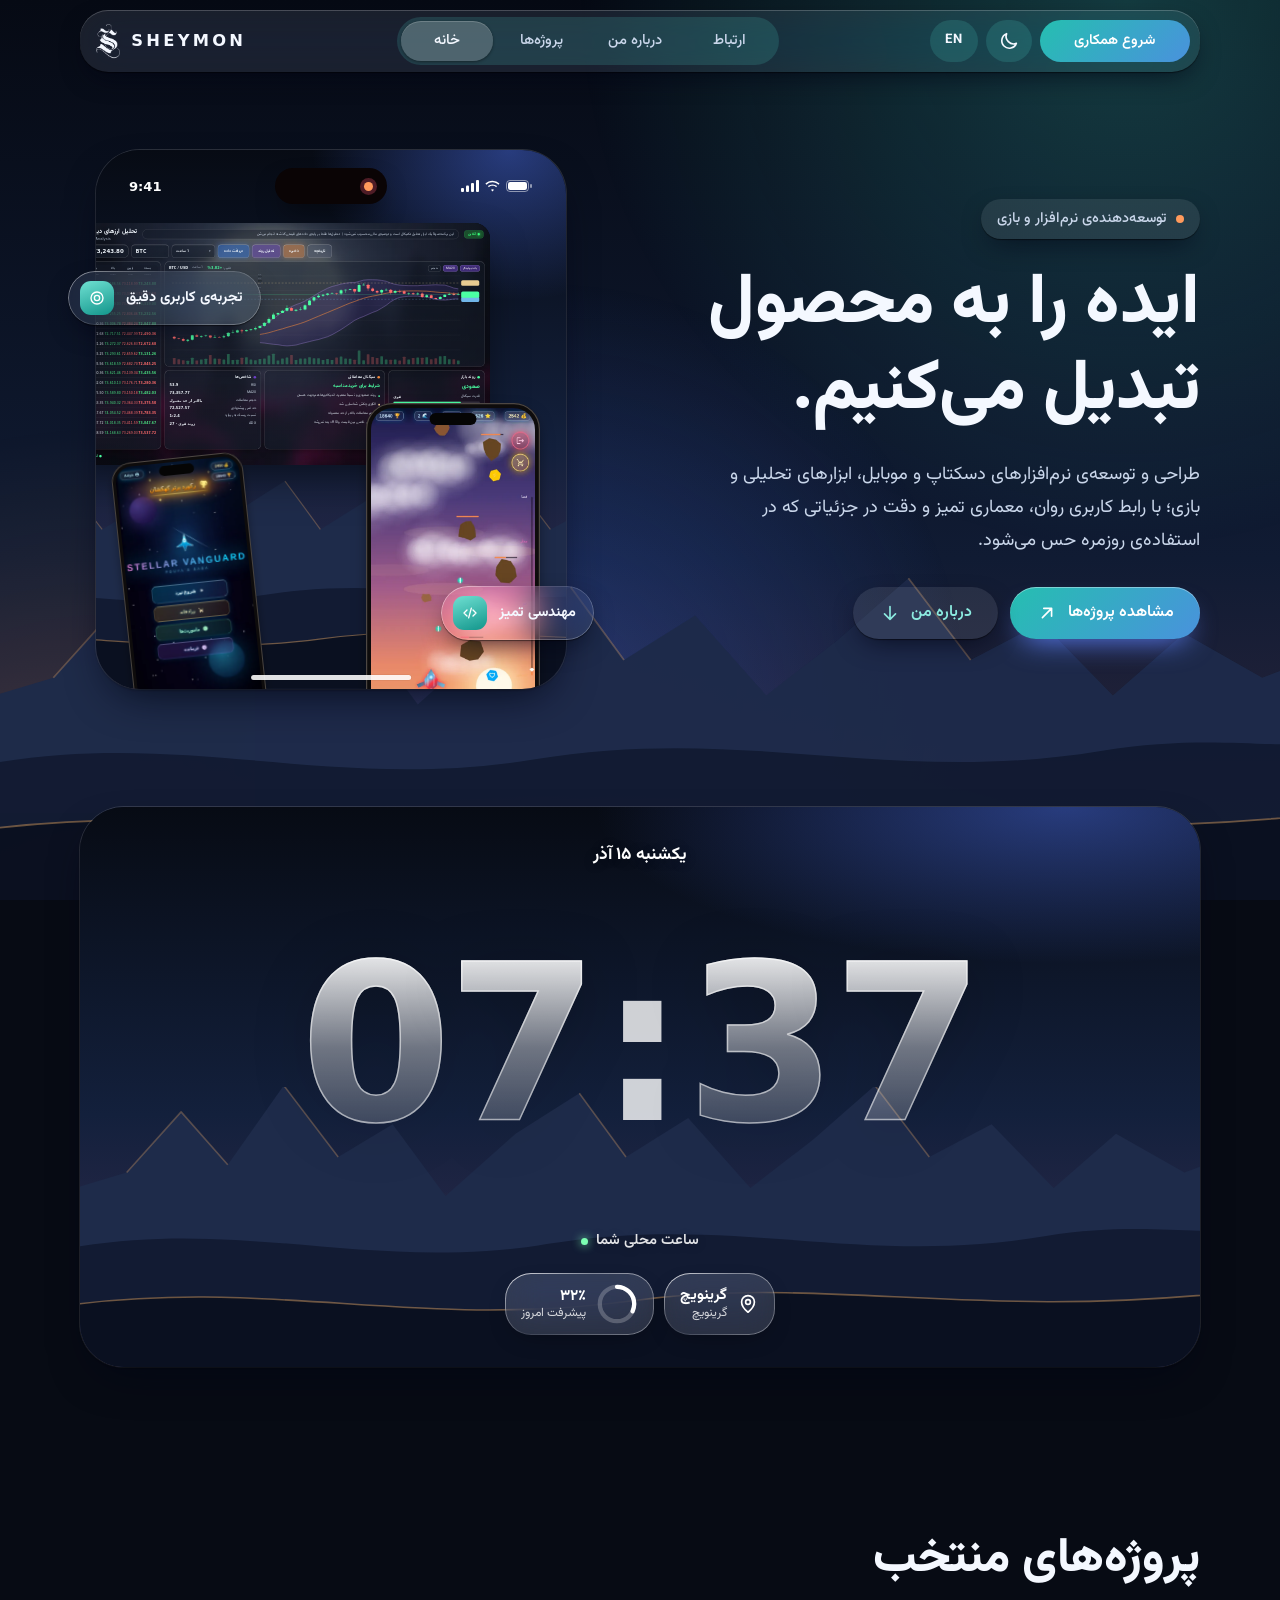
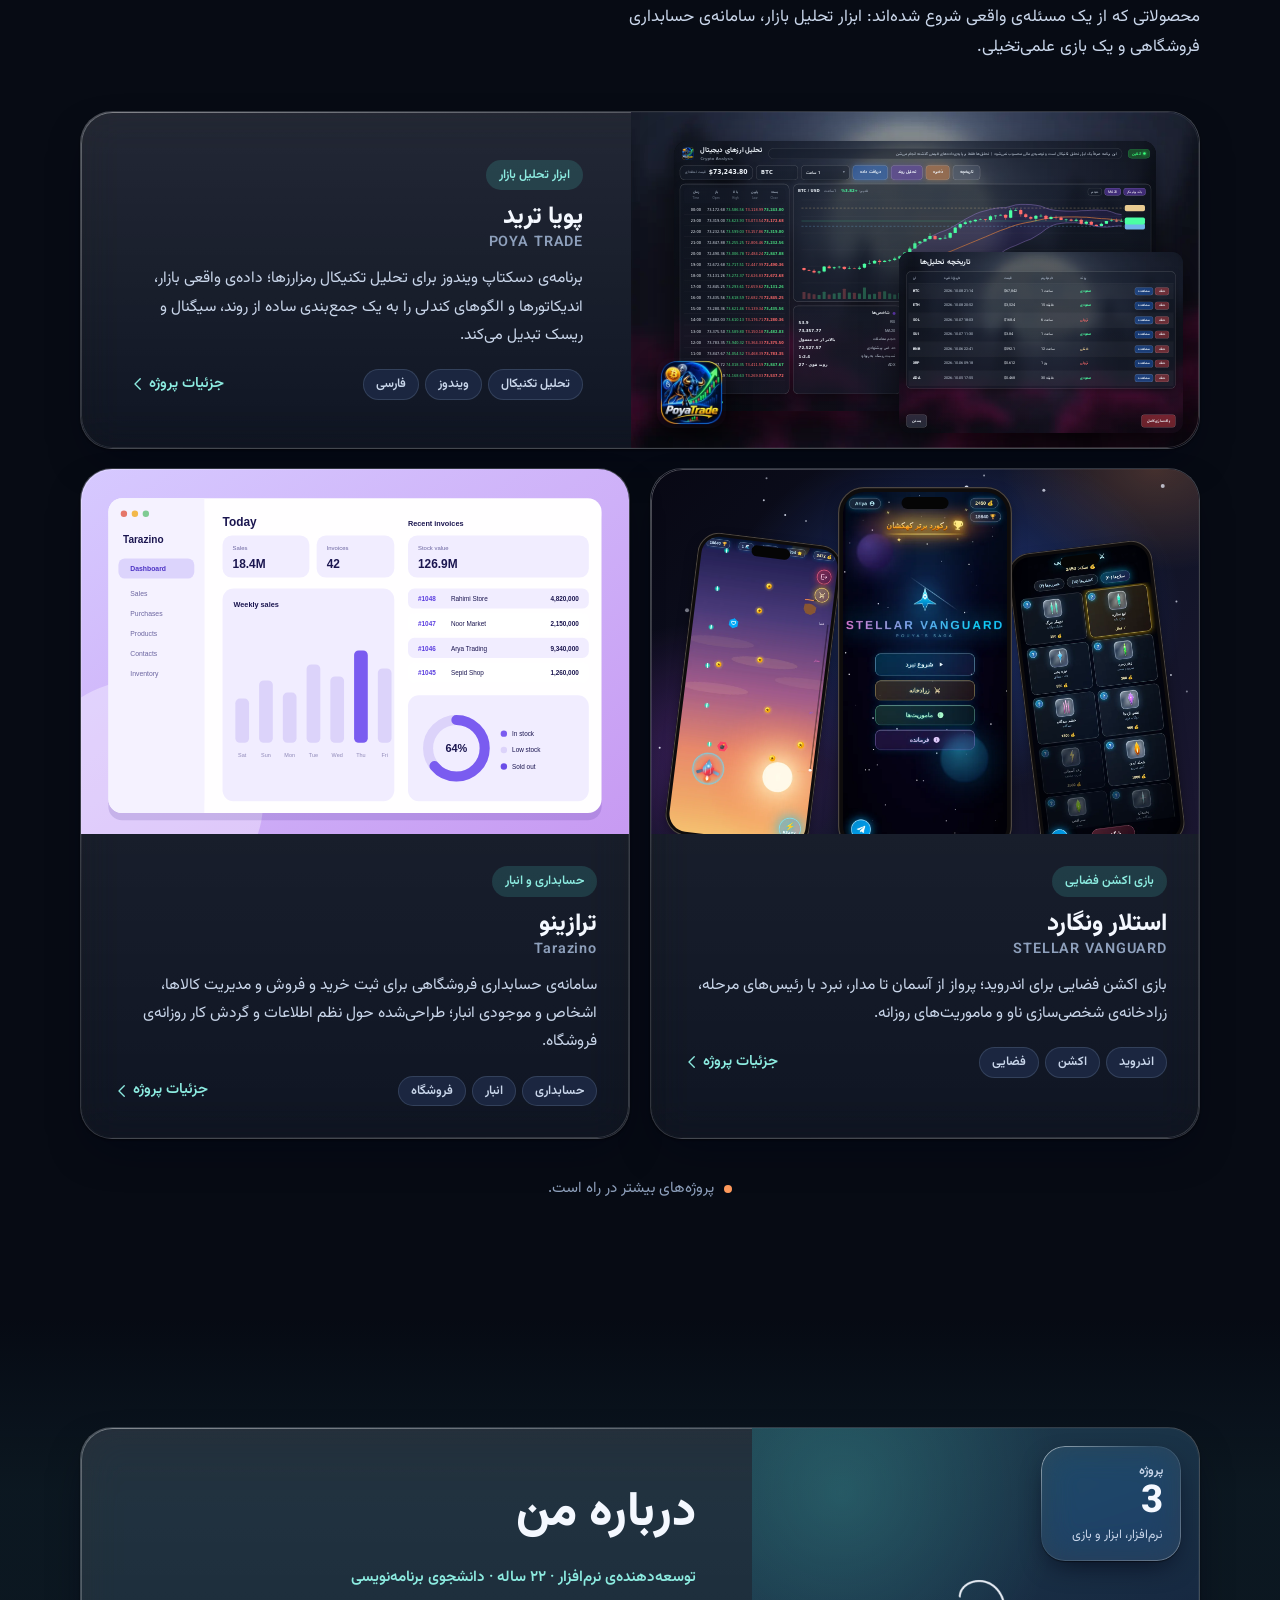
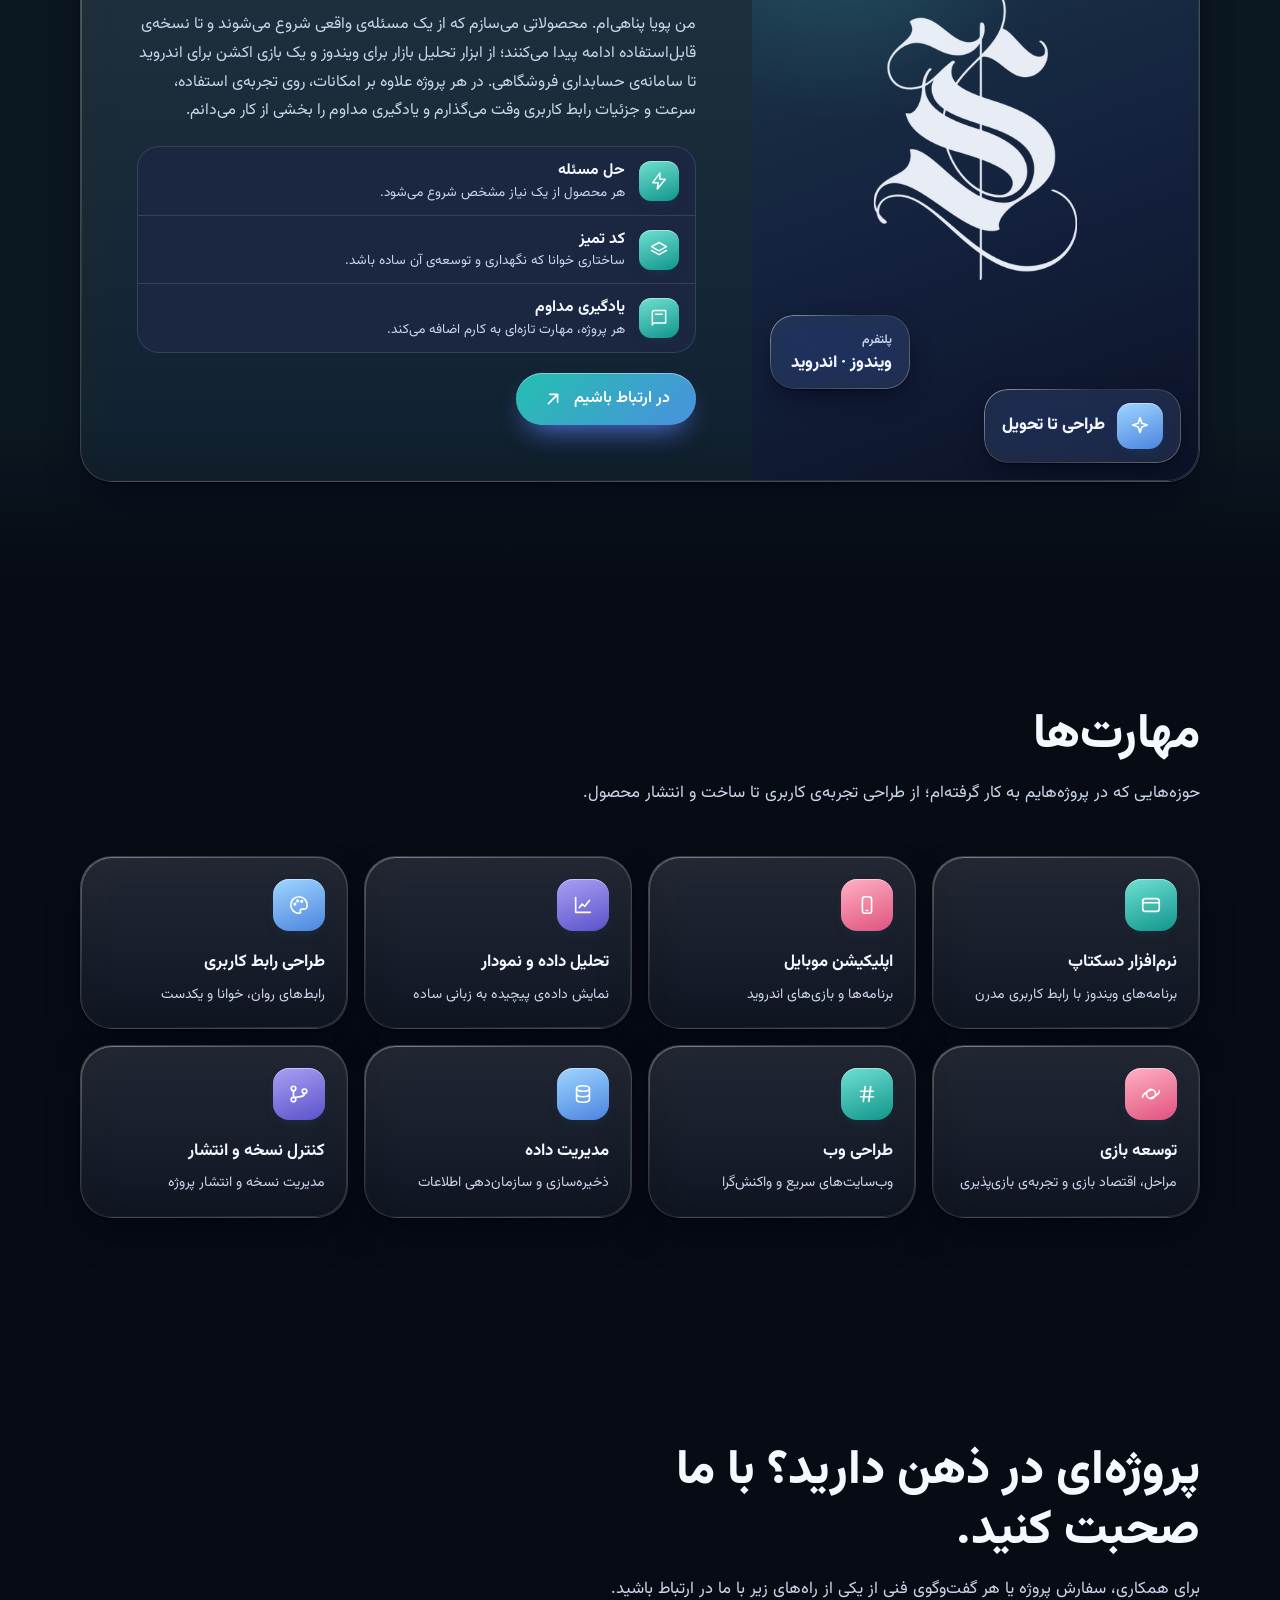
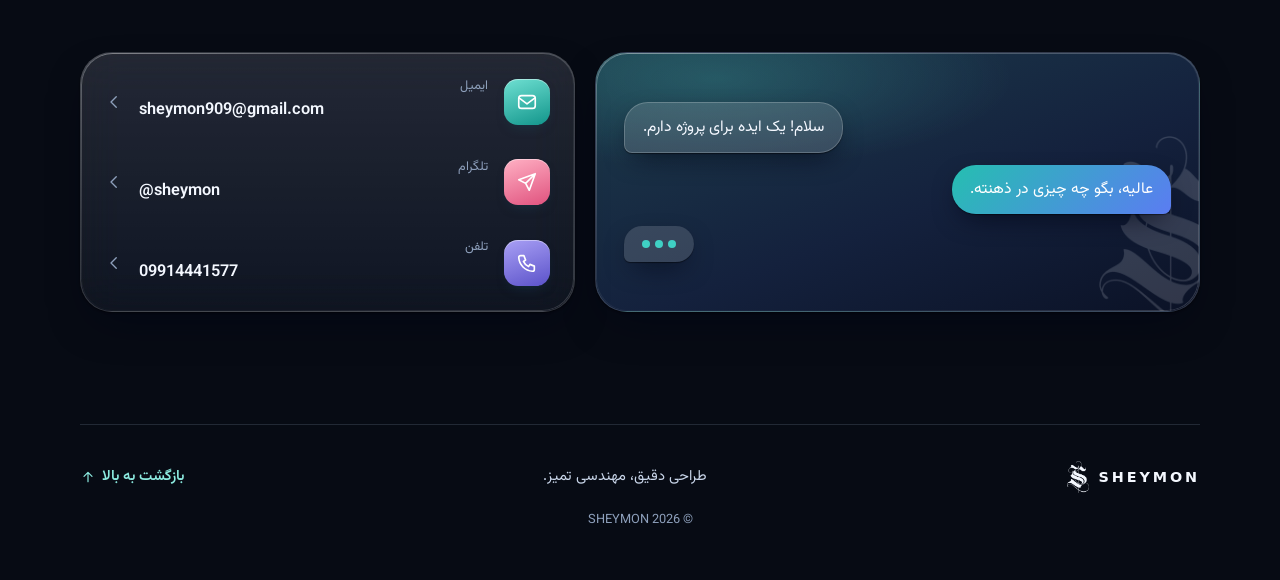
==== commit 8d86a18c: "Add files via upload" ====
--- a/index.html
+++ b/index.html
@@ -4,7 +4,7 @@
 <meta charset="utf-8">
 <meta name="viewport" content="width=device-width,initial-scale=1,viewport-fit=cover">
 <meta name="color-scheme" content="light dark">
-<meta name="theme-color" content="#FBF8F3">
+<meta name="theme-color" content="#070B14">
 <meta name="description" content="SHEYMON — نمونه‌کارهای طراحی و توسعه نرم‌افزار دسکتاپ و موبایل، ابزار تحلیل بازار و بازی: پویا ترید (POYA TRADE)، استلار ونگارد (STELLAR VANGUARD) و ترازینو. Portfolio of desktop software, analysis tools and games.">
 <meta property="og:title" content="SHEYMON — Software &amp; Game Developer">
 <meta property="og:description" content="نرم‌افزار، ابزار تحلیل بازار و بازی؛ از ایده تا محصول.">
@@ -21,47 +21,59 @@
 <link rel="apple-touch-icon" href="apple-touch-icon.png">
 <script>
 /* Apply the saved or system theme before first paint to avoid a flash. */
-(function(){var d=document.documentElement;d.classList.add('js');try{var t=localStorage.getItem('sheymon-theme');if(t!=='light'&&t!=='dark'){t=matchMedia('(prefers-color-scheme: dark)').matches?'dark':'light'}
+(function(){var d=document.documentElement;d.classList.add('js');try{var t=localStorage.getItem('sheymon-theme');if(t!=='light'&&t!=='dark'){t='dark'}
 d.setAttribute('data-theme',t);
-var m=document.querySelector('meta[name=theme-color]');if(m)m.setAttribute('content',t==='dark'?'#110D09':'#FBF8F3');}catch(e){d.setAttribute('data-theme','light')}})();
+var m=document.querySelector('meta[name=theme-color]');if(m)m.setAttribute('content',t==='dark'?'#070B14':'#DCE6FF');}catch(e){d.setAttribute('data-theme','dark')}})();
 </script>
 <link rel="preconnect" href="https://fonts.googleapis.com">
 <link rel="preconnect" href="https://fonts.gstatic.com" crossorigin>
 <link rel="stylesheet" href="https://fonts.googleapis.com/css2?family=Vazirmatn:wght@400;500;600;700;800&display=swap" media="print" onload="this.media='all'">
 <noscript><link rel="stylesheet" href="https://fonts.googleapis.com/css2?family=Vazirmatn:wght@400;500;600;700;800&display=swap"></noscript>
 <style>:root{--i-logo:url([data-uri])}
-/* SHEYMON — v13 · Liquid Glass inspired
-   One self-contained design: light/dark, spring motion, glass only on a few small fixed layers. */
+/* SHEYMON — v16 · Liquid Glass
+   Frosted translucent glass over atmospheric scenes: dark = twilight city dusk (teal accent), light = pearl-dawn pastel. iOS-style motion. */
 :root{
   --font: Vazirmatn, -apple-system, BlinkMacSystemFont, "SF Pro Text", "Segoe UI", system-ui, sans-serif;
   --font-en: -apple-system, BlinkMacSystemFont, "SF Pro Display", "SF Pro Text", "Segoe UI", Inter, system-ui, Vazirmatn, sans-serif;
-  --bg:#FCF8F2; --bg-2:#F6EBDC; --surface:#FFFFFF; --surface-2:#FBF3E8;
-  --text:#201912; --text-2:#6B5D50; --text-3:#9A8B7D;
-  --line:rgba(70,45,20,.10);
-  --accent:#A8651F; --accent-strong:#8A4F14; --on-accent:#FFFFFF; --accent-soft:rgba(198,134,66,.16); --caramel:#C68642;
-  --glass:rgba(255,252,247,.58); --glass-line:rgba(255,255,255,.75);
-  --rim-a:rgba(255,255,255,.95); --rim-b:rgba(255,255,255,.14); --rim-c:rgba(255,255,255,.7);
-  --card-bg:linear-gradient(180deg,rgba(255,255,255,.90),rgba(255,251,245,.70));
-  --card-line:rgba(255,255,255,.85); --card-hi:inset 0 1px 0 rgba(255,255,255,.95);
-  --b1:rgba(247,170,104,.58); --b2:rgba(243,160,150,.42); --b3:rgba(240,206,128,.55);
-  --shadow:0 1px 2px rgba(70,45,20,.05), 0 16px 38px -16px rgba(120,70,20,.26);
-  --shadow-s:0 1px 1px rgba(70,45,20,.05), 0 8px 24px -10px rgba(70,45,20,.22);
-  --radius:30px;
+  /* Light: pearl dawn */
+  --bg:#E4EBFF; --bg-2:#D6DFFA; --surface:#FFFFFF; --surface-2:#F0F3FF;
+  --text:#1B2140; --text-2:#4A5278; --text-3:#7A82A6;
+  --line:rgba(70,80,150,.13);
+  --accent:#0B8F86; --accent-strong:#087A73; --on-accent:#FFFFFF; --accent-soft:rgba(11,143,134,.12); --glow:#3DC9BC; --pink:#F0708A;
+  --btn-a:#25BFB0; --btn-b:#5B7CF2;
+  --g1a:#6FE0D2; --g1b:#12958B; --g2a:#FFB1C4; --g2b:#E0527E; --g3a:#A9A0F5; --g3b:#5B52C9; --g4a:#9FD6FF; --g4b:#4C84E0;
+  --glass:rgba(255,255,255,.55); --glass-line:rgba(255,255,255,.9);
+  --rim-a:rgba(255,255,255,1); --rim-b:rgba(255,255,255,.25); --rim-c:rgba(255,255,255,.8);
+  --card-bg:linear-gradient(180deg,rgba(255,255,255,.78),rgba(255,255,255,.5));
+  --card-line:rgba(255,255,255,.9); --card-hi:inset 0 1px 0 rgba(255,255,255,1);
+  --b1:rgba(150,130,255,.42); --b2:rgba(255,150,195,.4); --b3:rgba(110,200,255,.42);
+  --sky-a:#D9E4FF; --sky-b:#EEE3F8; --sky-c:#FFE7D9;
+  --m1:#DCD3F6; --m2:#C4C9F0; --m3:#A9BEEA; --river:#FFFFFF; --scene-o:.95;
+  --stage-bg:radial-gradient(55% 38% at 82% 6%,rgba(255,255,255,.55),transparent 70%),radial-gradient(60% 40% at 20% 100%,rgba(255,214,180,.6),transparent 70%),linear-gradient(180deg,#6F8DEA 0%,#A28DEB 42%,#EFA8CB 76%,#FFD5B4 100%);
+  --panel-bg:radial-gradient(70% 50% at 20% 10%,rgba(255,255,255,.7),transparent 70%),linear-gradient(160deg,#D9E3FF,#E5D6F8 55%,#FFDCCB);
+  --shadow:0 1px 2px rgba(50,60,140,.07), 0 18px 40px -16px rgba(80,90,200,.32);
+  --shadow-s:0 1px 1px rgba(50,60,140,.05), 0 8px 24px -10px rgba(80,90,200,.26);
+  --radius:32px;
   --ease:cubic-bezier(.32,.72,0,1); --spring:cubic-bezier(.34,1.45,.5,1); --out:cubic-bezier(.22,1,.36,1);
   --tab-h:68px; color-scheme:light;
 }
+/* Dark (default): twilight glass */
 :root[data-theme="dark"]{
-  --bg:#120D09; --bg-2:#18110C; --surface:#1B150F; --surface-2:#251C14;
-  --text:#F6EFE7; --text-2:#BBAC9D; --text-3:#8B7C6D;
-  --line:rgba(255,236,214,.09);
-  --accent:#DDA364; --accent-strong:#F0C089; --on-accent:#21150A; --accent-soft:rgba(221,163,100,.16); --caramel:#DDA364;
-  --glass:rgba(32,25,18,.56); --glass-line:rgba(255,236,214,.10);
-  --rim-a:rgba(255,236,214,.38); --rim-b:rgba(255,236,214,.05); --rim-c:rgba(255,236,214,.24);
-  --card-bg:linear-gradient(180deg,rgba(40,31,23,.82),rgba(28,21,15,.68));
-  --card-line:rgba(255,236,214,.10); --card-hi:inset 0 1px 0 rgba(255,236,214,.08);
-  --b1:rgba(205,120,48,.34); --b2:rgba(160,72,62,.30); --b3:rgba(196,152,70,.20);
-  --shadow:0 1px 2px rgba(0,0,0,.4), 0 18px 40px -16px rgba(0,0,0,.7);
-  --shadow-s:0 1px 1px rgba(0,0,0,.4), 0 10px 26px -10px rgba(0,0,0,.7);
+  --bg:#070B14; --bg-2:#0E1628; --surface:#131C30; --surface-2:#1B2640;
+  --text:#F4F8FF; --text-2:#C9D6EA; --text-3:#8EA0BC;
+  --line:rgba(200,225,255,.14);
+  --accent:#4FD6C8; --accent-strong:#8CEBE0; --on-accent:#04201D; --accent-soft:rgba(79,214,200,.17); --glow:#5FE0D3; --pink:#FF9A5C;
+  --glass:rgba(255,255,255,.085); --glass-line:rgba(255,255,255,.2);
+  --rim-a:rgba(255,255,255,.55); --rim-b:rgba(255,255,255,.05); --rim-c:rgba(255,255,255,.32);
+  --card-bg:linear-gradient(180deg,rgba(255,255,255,.12),rgba(255,255,255,.045));
+  --card-line:rgba(255,255,255,.15); --card-hi:inset 0 1px 0 rgba(255,255,255,.2);
+  --b1:rgba(60,200,190,.26); --b2:rgba(255,168,90,.18); --b3:rgba(70,110,235,.3);
+  --sky-a:#060A14; --sky-b:#101B33; --sky-c:#33283F;
+  --m1:#1E2B4A; --m2:#121B33; --m3:#0A1020; --river:#FFB86B; --scene-o:.98;
+  --stage-bg:radial-gradient(60% 40% at 88% 0%,rgba(80,120,255,.45),transparent 70%),radial-gradient(70% 45% at 30% 100%,rgba(255,170,90,.42),transparent 70%),linear-gradient(180deg,#070B14 0%,#13203C 55%,#2C2A4B 85%,#6B4B5A 100%);
+  --panel-bg:radial-gradient(70% 50% at 20% 10%,rgba(79,214,200,.22),transparent 70%),linear-gradient(160deg,#1D3C4C,#14213D 58%,#0B1226);
+  --shadow:0 1px 2px rgba(0,0,0,.5), 0 18px 44px -16px rgba(0,5,20,.9);
+  --shadow-s:0 1px 1px rgba(0,0,0,.45), 0 10px 28px -10px rgba(0,5,20,.85);
   color-scheme:dark;
 }
 *,*::before,*::after{box-sizing:border-box}
@@ -74,7 +86,7 @@
 button{font:inherit;color:inherit;cursor:pointer;border:0;background:none}
 h1,h2,h3,h4,p,ul,figure,dl,dd{margin:0}
 ul{padding:0;list-style:none}
-:focus-visible{outline:3px solid var(--caramel);outline-offset:3px;border-radius:12px}
+:focus-visible{outline:3px solid var(--glow);outline-offset:3px;border-radius:12px}
 .ic{width:22px;height:22px;flex:none;fill:none;stroke:currentColor;stroke-width:1.8;stroke-linecap:round;stroke-linejoin:round}
 [dir="rtl"] .chev{transform:scaleX(-1)}
 .container{width:min(1120px,calc(100% - 40px));margin-inline:auto}
@@ -92,8 +104,9 @@
   -webkit-mask:linear-gradient(#000 0 0) content-box,linear-gradient(#000 0 0);-webkit-mask-composite:xor;mask:linear-gradient(#000 0 0) content-box exclude,linear-gradient(#000 0 0)}
 
 /* ---------- Living background ---------- */
-.bg{position:fixed;inset:0;z-index:-1;overflow:hidden;pointer-events:none;background:radial-gradient(90% 60% at 50% 0%,rgba(255,255,255,.55),transparent 70%),linear-gradient(180deg,var(--bg),var(--bg-2))}
-:root[data-theme="dark"] .bg{background:radial-gradient(90% 60% at 50% 0%,rgba(255,214,170,.05),transparent 70%),linear-gradient(180deg,var(--bg),var(--bg-2))}
+.bg{position:fixed;inset:0;z-index:-1;overflow:hidden;pointer-events:none;background:linear-gradient(180deg,var(--sky-a) 0%,var(--sky-b) 62%,var(--sky-c) 100%)}
+.scene{position:absolute;left:0;bottom:0;width:100%;height:clamp(200px,38vh,360px);opacity:var(--scene-o);transform-origin:50% 100%;animation:sceneFloat 18s ease-in-out infinite alternate;will-change:transform}
+.scene-glow{position:absolute;left:50%;bottom:-6vh;width:70vmax;height:22vh;translate:-50% 0;border-radius:50%;background:radial-gradient(closest-side,color-mix(in srgb,var(--river) 46%,transparent),transparent);opacity:.7}
 .blob{position:absolute;border-radius:50%;will-change:transform;contain:strict}
 .b1{width:92vmax;height:92vmax;top:-46vmax;right:-34vmax;background:radial-gradient(circle,var(--b1),transparent 66%);animation:drift1 34s ease-in-out infinite alternate}
 .b2{width:84vmax;height:84vmax;bottom:-44vmax;left:-34vmax;background:radial-gradient(circle,var(--b2),transparent 66%);animation:drift2 40s ease-in-out infinite alternate}
@@ -104,7 +117,7 @@
 
 /* ---------- Header (always left-to-right, never moves between languages) ---------- */
 .site-header{position:fixed;top:max(10px,env(safe-area-inset-top));left:0;right:0;margin-inline:auto;z-index:50;width:min(1120px,calc(100% - 24px));height:62px;padding-inline:16px 10px;display:flex;align-items:center;justify-content:space-between;gap:12px;direction:ltr;
-  background:var(--glass);border-radius:26px;-webkit-backdrop-filter:saturate(200%) blur(24px);backdrop-filter:saturate(200%) blur(24px);box-shadow:var(--shadow-s);transition:box-shadow .3s ease,transform .5s var(--spring)}
+  background:var(--glass);border-radius:28px;-webkit-backdrop-filter:saturate(170%) blur(22px);backdrop-filter:saturate(170%) blur(22px);box-shadow:var(--shadow-s),inset 0 1px 0 var(--glass-line);transform:translateZ(0);animation:dropIn 1s var(--spring) .1s both;transition:box-shadow .3s ease}
 .site-header.scrolled{box-shadow:var(--shadow)}
 .brand{display:flex;align-items:center;gap:11px;height:100%;direction:ltr}
 .brand-name{font:800 1.02rem/1 var(--font-en);letter-spacing:.2em;color:var(--text)}
@@ -112,8 +125,8 @@
 .footer-brand{display:inline-flex;align-items:center;gap:10px;direction:ltr}
 .footer .brand-name{font-size:.9rem}
 .main-nav{position:relative;display:flex;gap:2px;padding:4px;border-radius:999px;background:var(--accent-soft);direction:ltr}
-.nav-ind{position:absolute;top:4px;bottom:4px;left:0;width:var(--w,92px);transform:translateX(var(--x,4px));border-radius:999px;background:var(--surface);box-shadow:0 1px 3px rgba(70,45,20,.14),inset 0 1px 0 rgba(255,255,255,.7);transition:transform .6s var(--spring),width .6s var(--spring)}
-:root[data-theme="dark"] .nav-ind{background:var(--surface-2)}
+.nav-ind{position:absolute;top:4px;bottom:4px;left:0;width:var(--w,92px);transform:translateX(var(--x,4px));border-radius:999px;background:var(--surface);box-shadow:0 1px 3px rgba(20,50,90,.22),inset 0 1px 0 rgba(255,255,255,.7);transition:transform .6s var(--spring),width .6s var(--spring)}
+:root[data-theme="dark"] .nav-ind{background:rgba(255,255,255,.2);box-shadow:0 1px 3px rgba(0,0,0,.4),inset 0 1px 0 rgba(255,255,255,.18)}
 .nav-link{position:relative;z-index:1;width:92px;padding:7px 8px;text-align:center;white-space:nowrap;border-radius:999px;font-size:.92rem;font-weight:500;color:var(--text-2);transition:color .3s ease}
 .main-nav .nav-link:hover{color:var(--text)}
 .main-nav .nav-link.active{color:var(--text)}
@@ -131,7 +144,7 @@
 /* ---------- Buttons / tags ---------- */
 .btn{display:inline-flex;align-items:center;justify-content:center;gap:10px;height:52px;padding-inline:26px;border-radius:999px;font-weight:600;font-size:1rem;transition:transform .4s var(--spring),filter .2s ease,box-shadow .3s ease}
 .btn:active{transform:scale(.93)}
-.btn-primary{background:linear-gradient(180deg,color-mix(in srgb,var(--accent) 86%,#fff),var(--accent));color:var(--on-accent);box-shadow:0 12px 24px -12px var(--accent),inset 0 1px 0 rgba(255,255,255,.3)}
+.btn-primary{background:linear-gradient(135deg,var(--btn-a),var(--btn-b));color:#fff;box-shadow:0 14px 28px -12px var(--btn-b),inset 0 1px 0 rgba(255,255,255,.38)}
 .btn-primary:hover{filter:brightness(1.07)}
 .btn-primary .ic{transition:transform .45s var(--spring)}
 .btn-primary:hover .ic{transform:translate(2px,-2px)}
@@ -140,12 +153,12 @@
 .tag{display:inline-flex;align-items:center;padding:3px 12px;border-radius:999px;font-size:.78rem;font-weight:600;color:var(--text-2);background:var(--surface-2);border:1px solid var(--line)}
 .tag-accent{background:var(--accent-soft);border-color:transparent;color:var(--accent-strong)}
 .tags{display:flex;flex-wrap:wrap;gap:6px}
-.dot{width:8px;height:8px;border-radius:50%;background:var(--caramel);display:inline-block;flex:none}
+.dot{width:8px;height:8px;border-radius:50%;background:var(--pink);display:inline-block;flex:none}
 .pill{display:inline-flex;align-items:center;gap:10px;padding:7px 16px;border-radius:999px;background:var(--glass);box-shadow:var(--shadow-s);font-size:.9rem;font-weight:500;color:var(--text-2)}
 .pill .dot{animation:pulse 2.4s ease-in-out infinite}
 @keyframes pulse{50%{transform:scale(.6);opacity:.5}}
-.sq{width:46px;height:46px;border-radius:14px;display:grid;place-items:center;flex:none;color:#fff;background:linear-gradient(160deg,#E4AA6C,#B8742E);box-shadow:inset 0 1px 0 rgba(255,255,255,.4),0 6px 14px -8px rgba(138,79,20,.6)}
-.sq-2{background:linear-gradient(160deg,#EFC793,#C98B4A)}.sq-3{background:linear-gradient(160deg,#6E4E35,#3A2818)}.sq-4{background:linear-gradient(160deg,#D89F60,#9A5B1A)}
+.sq{width:46px;height:46px;border-radius:14px;display:grid;place-items:center;flex:none;color:#fff;background:linear-gradient(160deg,var(--g1a),var(--g1b));box-shadow:inset 0 1px 0 rgba(255,255,255,.42),0 6px 14px -8px rgba(20,90,110,.55)}
+.sq-2{background:linear-gradient(160deg,var(--g2a),var(--g2b))}.sq-3{background:linear-gradient(160deg,var(--g3a),var(--g3b))}.sq-4{background:linear-gradient(160deg,var(--g4a),var(--g4b))}
 
 /* iOS material card */
 .card{position:relative;background:var(--card-bg);border:1px solid var(--card-line);border-radius:var(--radius);box-shadow:var(--shadow),var(--card-hi);transition:background-color .4s ease,border-color .4s ease}
@@ -168,25 +181,29 @@
 .lead{color:var(--text-2);font-size:clamp(1rem,1.5vw,1.14rem);max-width:48ch}
 .hero-actions{display:flex;flex-wrap:wrap;gap:12px;margin-top:6px}
 .hero-art{position:relative;justify-self:center;width:100%;max-width:470px;aspect-ratio:960/1100;container-type:inline-size}
-.hero-stage{position:absolute;inset:0;border-radius:38px;overflow:hidden;box-shadow:var(--shadow),0 0 0 1px var(--card-line);
-  background:radial-gradient(70% 45% at 85% 0%,rgba(255,255,255,.7),transparent 70%),radial-gradient(60% 40% at 0% 100%,rgba(120,60,15,.35),transparent 70%),linear-gradient(155deg,#F8DDB8,#E2AB6D 55%,#B8742E)}
-.hl{position:absolute;transform:translate3d(calc(var(--mx,0) * var(--d) * 16px),calc(var(--my,0) * var(--d) * 12px + var(--sy,0) * var(--d) * -.04px),0) rotate(var(--rot,0deg));transition:transform .6s var(--out);will-change:transform}
+.hero-stage{position:absolute;inset:0;border-radius:44px;overflow:hidden;box-shadow:var(--shadow),0 0 0 1px var(--card-line);background:var(--stage-bg)}
+.stage-scene{position:absolute;left:0;bottom:0;width:100%;height:46%}
+.statusbar{position:absolute;top:3.4%;left:0;right:0;height:36px;z-index:3;display:flex;align-items:center;justify-content:space-between;padding-inline:clamp(18px,7%,34px);color:#fff;pointer-events:none;direction:ltr;font:600 .82rem/1 var(--font-en)}
+.statusbar .sb-r{display:flex;align-items:center;gap:5px}.statusbar svg{height:12px;width:auto;fill:#fff;display:block}
+.hero-art:has(.island.open) .statusbar{opacity:0}.statusbar{transition:opacity .35s ease}
+.home-ind{position:absolute;left:50%;bottom:1.5%;z-index:4;width:34%;height:5px;border-radius:3px;background:rgba(255,255,255,.88);translate:-50% 0;pointer-events:none;box-shadow:0 0 0 .5px rgba(0,0,0,.08)}
+.hl{position:absolute;transform:translate3d(calc(var(--mx,0) * var(--d) * 16px),calc(var(--my,0) * var(--d) * 12px + var(--sy,0) * var(--d) * -.04px),0) rotate(var(--rot,0deg));transition:transform .35s var(--out);will-change:transform}
 .hl-win{left:-8%;top:13.5%;width:92%}
 .hl-phone-r{left:57.5%;top:47%;width:37%}
 .hl-phone-l{left:6%;top:57%;width:28%}
 .hl-win .tscale{border-radius:3.4cqw;box-shadow:0 4cqw 9cqw -2cqw rgba(0,0,0,.55)}
 .chip{position:absolute;display:flex;align-items:center;gap:12px;border-radius:999px;direction:ltr;background:var(--glass);box-shadow:var(--shadow-s);font-size:.9rem;white-space:nowrap;-webkit-backdrop-filter:saturate(190%) blur(18px);backdrop-filter:saturate(190%) blur(18px);padding:10px 18px 10px 12px;z-index:3}
 .chip::before{content:"";position:absolute;inset:0;border-radius:inherit;padding:1px;pointer-events:none;background:linear-gradient(140deg,var(--rim-a),var(--rim-b) 40%,var(--rim-c));-webkit-mask:linear-gradient(#000 0 0) content-box,linear-gradient(#000 0 0);-webkit-mask-composite:xor;mask:linear-gradient(#000 0 0) content-box exclude,linear-gradient(#000 0 0)}
-.chip-ic{width:34px;height:34px;border-radius:11px;display:grid;place-items:center;color:#fff;background:linear-gradient(160deg,#E4AA6C,#B8742E)}
+.chip-ic{width:34px;height:34px;border-radius:11px;display:grid;place-items:center;color:#fff;background:linear-gradient(160deg,var(--g1a),var(--g1b))}
 .chip-ic .ic{width:18px;height:18px}
 .chip-a{top:22.5%;left:-6%;animation:bob 7s ease-in-out infinite alternate}
 .chip-b{bottom:9%;right:-6%;animation:bob 8s ease-in-out -3s infinite alternate}
 @keyframes bob{to{transform:translateY(-8px)}}
-.island{position:absolute;top:3.4%;left:50%;z-index:4;width:112px;height:36px;border-radius:20px;padding:0;overflow:hidden;background:#0B0705;color:#fff;translate:-50% 0;box-shadow:0 12px 26px -8px rgba(0,0,0,.55);transition:width .75s var(--spring),height .75s var(--spring),border-radius .75s var(--spring),transform .3s var(--spring)}
+.island{position:absolute;top:3.4%;left:50%;z-index:4;width:112px;height:36px;border-radius:20px;padding:0;overflow:hidden;background:#0A0405;color:#fff;translate:-50% 0;box-shadow:0 12px 26px -8px rgba(0,0,0,.55);transition:width .75s var(--spring),height .75s var(--spring),border-radius .75s var(--spring),transform .3s var(--spring)}
 .island:active{transform:scale(.96)}
 .island.open{width:min(300px,92%);height:62px;border-radius:31px}
 .island-idle{position:absolute;inset:0;display:flex;align-items:center;justify-content:flex-end;padding-right:14px;transition:opacity .25s ease}
-.idle-dot{width:9px;height:9px;border-radius:50%;background:var(--caramel);box-shadow:0 0 0 4px rgba(198,134,66,.22);animation:pulse 2.4s ease-in-out infinite}
+.idle-dot{width:9px;height:9px;border-radius:50%;background:var(--pink);box-shadow:0 0 0 4px rgba(255,92,122,.28);animation:pulse 2.4s ease-in-out infinite}
 .island.open .island-idle{opacity:0}
 .island-body{position:absolute;inset:0;display:flex;align-items:center;gap:12px;padding:0 12px;opacity:0;text-align:start;transition:opacity .2s ease}
 .island.open .island-body{opacity:1;transition:opacity .35s ease .22s}
@@ -299,15 +316,15 @@
 .projects-end{display:flex;align-items:center;justify-content:center;gap:10px;margin-top:36px;color:var(--text-3);font-size:.95rem}
 
 /* ---------- About ---------- */
-.band{background:linear-gradient(180deg,transparent,rgba(198,134,66,.08) 20%,rgba(198,134,66,.08) 80%,transparent)}
+.band{background:linear-gradient(180deg,transparent,rgba(80,190,210,.07) 20%,rgba(80,190,210,.07) 80%,transparent)}
 .about-card{display:grid;grid-template-columns:.8fr 1.2fr;overflow:hidden;gap:0}
 .about-copy{padding:clamp(24px,5vw,56px);display:grid;gap:20px;justify-items:start;align-content:center}
 .about-copy p{color:var(--text-2)}
 .about-role{color:var(--accent-strong)!important;font-weight:600;font-size:.95rem}
-.about-art{position:relative;min-height:100%;overflow:hidden;background:radial-gradient(70% 50% at 20% 10%,rgba(255,255,255,.55),transparent 70%),linear-gradient(160deg,#F6DDB8,#E0A465 55%,#B8742E)}
-:root[data-theme="dark"] .about-art{background:radial-gradient(70% 50% at 20% 10%,rgba(255,214,170,.18),transparent 70%),linear-gradient(160deg,#3A2616,#241710 60%,#150E09)}
-.about-logo{position:absolute;top:50%;left:50%;height:46%;translate:-50% -58%;color:#2A1D13;opacity:.95}
-:root[data-theme="dark"] .about-logo{color:#F6EFE7}
+.about-art{position:relative;min-height:100%;overflow:hidden;background:var(--panel-bg)}
+:root[data-theme="dark"] .about-art{background:var(--panel-bg)}
+.about-logo{position:absolute;top:50%;left:50%;height:46%;translate:-50% -58%;color:#0F2236;opacity:.95}
+:root[data-theme="dark"] .about-logo{color:#F4F8FF}
 .widget{position:absolute;display:grid;gap:2px;padding:14px 18px;border-radius:24px;background:var(--glass);box-shadow:var(--shadow-s);-webkit-backdrop-filter:blur(16px) saturate(180%);backdrop-filter:blur(16px) saturate(180%);color:var(--text);min-width:140px}
 .widget::before{content:"";position:absolute;inset:0;border-radius:inherit;padding:1px;pointer-events:none;background:linear-gradient(140deg,var(--rim-a),var(--rim-b) 40%,var(--rim-c));-webkit-mask:linear-gradient(#000 0 0) content-box,linear-gradient(#000 0 0);-webkit-mask-composite:xor;mask:linear-gradient(#000 0 0) content-box exclude,linear-gradient(#000 0 0)}
 .widget small{color:var(--text-2);font-size:.78rem;font-weight:600}
@@ -333,17 +350,17 @@
 
 /* ---------- Contact ---------- */
 .contact-grid{display:grid;grid-template-columns:1.1fr .9fr;gap:20px;align-items:stretch}
-.contact-art{position:relative;overflow:hidden;display:flex;flex-direction:column;justify-content:center;gap:12px;padding:28px;direction:ltr;min-height:260px;background:radial-gradient(70% 60% at 85% 0%,rgba(255,255,255,.5),transparent 70%),linear-gradient(160deg,#F8E2C2,#E2AB6D 60%,#B8742E)}
-:root[data-theme="dark"] .contact-art{background:radial-gradient(70% 60% at 85% 0%,rgba(255,214,170,.16),transparent 70%),linear-gradient(160deg,#3A2616,#241710 60%,#150E09)}
-.chat-logo{position:absolute;right:-6%;bottom:-10%;height:78%;opacity:.16;color:#2A1D13}
-:root[data-theme="dark"] .chat-logo{color:#F6EFE7}
+.contact-art{position:relative;overflow:hidden;display:flex;flex-direction:column;justify-content:center;gap:12px;padding:28px;direction:ltr;min-height:260px;background:var(--panel-bg)}
+:root[data-theme="dark"] .contact-art{background:var(--panel-bg)}
+.chat-logo{position:absolute;right:-6%;bottom:-10%;height:78%;opacity:.16;color:#0F2236}
+:root[data-theme="dark"] .chat-logo{color:#F4F8FF}
 .bubble{position:relative;max-width:78%;padding:12px 18px;border-radius:24px;font-size:.98rem;line-height:1.6;unicode-bidi:plaintext;box-shadow:var(--shadow-s)}
-.b-in{align-self:flex-start;background:rgba(255,255,255,.9);color:#2A1D13;border-bottom-left-radius:8px}
-.b-out{align-self:flex-end;background:linear-gradient(180deg,#B8742E,#9A5B1A);color:#fff;border-bottom-right-radius:8px}
-:root[data-theme="dark"] .b-in{background:rgba(255,236,214,.14);color:var(--text);border:1px solid var(--glass-line)}
-.b-typing{align-self:flex-start;display:flex;gap:5px;padding:14px 18px;background:rgba(255,255,255,.9);border-bottom-left-radius:8px}
-:root[data-theme="dark"] .b-typing{background:rgba(255,236,214,.14)}
-.b-typing i{width:8px;height:8px;border-radius:50%;background:#B8742E;animation:typing 1.2s ease-in-out infinite}
+.b-in{align-self:flex-start;background:rgba(255,255,255,.92);color:#0F2236;border-bottom-left-radius:8px}
+.b-out{align-self:flex-end;background:linear-gradient(135deg,var(--btn-a),var(--btn-b));color:#fff;border-bottom-right-radius:8px}
+:root[data-theme="dark"] .b-in{background:rgba(255,255,255,.14);color:var(--text);border:1px solid var(--glass-line)}
+.b-typing{align-self:flex-start;display:flex;gap:5px;padding:14px 18px;background:rgba(255,255,255,.92);border-bottom-left-radius:8px}
+:root[data-theme="dark"] .b-typing{background:rgba(255,255,255,.14)}
+.b-typing i{width:8px;height:8px;border-radius:50%;background:#3FD0C4;animation:typing 1.2s ease-in-out infinite}
 .b-typing i:nth-child(2){animation-delay:.15s}.b-typing i:nth-child(3){animation-delay:.3s}
 @keyframes typing{0%,60%,100%{transform:translateY(0);opacity:.45}30%{transform:translateY(-5px);opacity:1}}
 .js .reveal .bubble{opacity:0;transform:translateY(14px) scale(.96);transition:opacity .6s var(--out),transform .7s var(--spring)}
@@ -355,7 +372,7 @@
 .row:active{transform:scale(.97)}
 .row-text{display:grid;flex:1;min-width:0}
 .row-text small{color:var(--text-3);font-size:.8rem;line-height:1.5}
-.row-text b{font-weight:600;font-size:1.02rem;overflow-wrap:anywhere;text-align:start}
+.row-text b{font-weight:600;font-size:clamp(.86rem,4vw,1.02rem);overflow-wrap:anywhere;text-align:start}
 .row .chev{color:var(--text-3);width:18px;height:18px}
 
 /* ---------- Footer ---------- */
@@ -365,11 +382,12 @@
 .copy{flex-basis:100%;color:var(--text-3);text-align:center;font-size:.8rem}
 
 /* ---------- Tab bar (mobile) ---------- */
-.tabbar{display:none}
+.tabbar{display:none}.tab-pill{display:none}
+@keyframes tabUp{from{transform:translate3d(0,150%,0)}to{transform:translate3d(0,0,0)}}
 
 /* ---------- Bottom sheet ---------- */
-.sheet-backdrop{position:fixed;inset:0;z-index:80;background:rgba(20,12,6,.45);opacity:0;visibility:hidden;transition:opacity .4s ease,visibility 0s linear .4s}
-.sheet{position:fixed;left:0;right:0;bottom:0;margin-inline:auto;z-index:90;width:min(760px,100%);max-height:90vh;max-height:90dvh;background:var(--surface);border-radius:34px 34px 0 0;border:1px solid var(--line);border-bottom:0;box-shadow:0 -24px 70px -20px rgba(0,0,0,.45);transform:translateY(105%);visibility:hidden;transition:transform .6s var(--ease),visibility 0s linear .6s;display:flex;flex-direction:column;touch-action:pan-y}
+.sheet-backdrop{position:fixed;inset:0;z-index:80;background:rgba(4,8,18,.5);-webkit-backdrop-filter:blur(6px);backdrop-filter:blur(6px);opacity:0;visibility:hidden;transition:opacity .4s ease,visibility 0s linear .4s}
+.sheet{position:fixed;left:0;right:0;bottom:0;margin-inline:auto;z-index:90;width:min(760px,100%);max-height:90vh;max-height:90dvh;background:var(--surface);border-radius:36px 36px 0 0;border:1px solid var(--line);border-bottom:0;box-shadow:0 -24px 70px -20px rgba(0,5,15,.6);transform:translateY(105%);visibility:hidden;transition:transform .6s var(--ease),visibility 0s linear .6s;display:flex;flex-direction:column;touch-action:pan-y}
 body.sheet-open .sheet-backdrop{opacity:1;visibility:visible;transition:opacity .4s ease}
 body.sheet-open .sheet{transform:none;visibility:visible;transition:transform .6s var(--ease)}
 body.sheet-open{overflow:hidden}
@@ -380,6 +398,7 @@
 .sheet-head{display:flex;align-items:center;gap:14px;width:100%;padding-inline-end:52px}
 .app-ic{width:76px;height:76px;border-radius:22px;flex:none;background:var(--ic) center/cover;display:grid;place-items:center;color:#fff;box-shadow:0 10px 22px -10px rgba(0,0,0,.5),inset 0 0 0 1px rgba(255,255,255,.18)}
 .app-ic .ic{width:34px;height:34px}
+.app-ic.sq{background:linear-gradient(160deg,var(--g1a),var(--g1b))} /* Tarazino icon: .app-ic background used to override the gradient and left it transparent */
 .sheet-head-text{display:grid;gap:8px;justify-items:start}
 .sheet-visual{width:100%;position:relative;border-radius:24px;overflow:hidden;background:var(--bg-2)}
 .sheet-lead{font-weight:600;color:var(--text)!important;font-size:1.05rem}
@@ -420,22 +439,25 @@
   .project-wide{flex-direction:column}
   .project-wide .project-visual{min-height:0}
   .project-wide .project-visual .cover{position:relative;inset:auto;aspect-ratio:3/2;height:auto}
-  .tabbar{display:grid;grid-template-columns:repeat(4,1fr);position:fixed;z-index:60;left:12px;right:12px;bottom:max(10px,env(safe-area-inset-bottom));height:var(--tab-h);padding:6px;border-radius:30px;direction:ltr;
-    background:var(--glass);box-shadow:var(--shadow);-webkit-backdrop-filter:saturate(200%) blur(26px);backdrop-filter:saturate(200%) blur(26px);
-    transition:left .6s var(--spring),right .6s var(--spring),height .5s var(--spring),border-radius .5s var(--spring)}
-  .tabbar::before{content:"";position:absolute;inset:0;border-radius:inherit;padding:1px;pointer-events:none;background:linear-gradient(140deg,var(--rim-a),var(--rim-b) 40%,var(--rim-c));-webkit-mask:linear-gradient(#000 0 0) content-box,linear-gradient(#000 0 0);-webkit-mask-composite:xor;mask:linear-gradient(#000 0 0) content-box exclude,linear-gradient(#000 0 0)}
-  .tab{display:flex;flex-direction:column;align-items:center;justify-content:center;gap:2px;border-radius:24px;color:var(--text-3);font-size:.7rem;font-weight:600;padding:0;min-width:0;transition:color .3s ease,background .3s ease,transform .4s var(--spring)}
+  /* iOS floating tab bar. NOTE: .tab also carries .nav-link (fixed 92px width for the desktop nav),
+     so width is reset here — that leak was what pushed the icons out of the box when the bar shrank. */
+  .tabbar{display:grid;grid-template-columns:repeat(4,minmax(0,1fr));gap:2px;position:fixed;z-index:60;left:0;right:0;margin-inline:auto;width:calc(100% - 24px);max-width:440px;bottom:max(10px,env(safe-area-inset-bottom));height:var(--tab-h);padding:6px;border-radius:36px;direction:ltr;overflow:hidden;
+    background:var(--glass);box-shadow:var(--shadow),inset 0 1px 0 var(--glass-line);-webkit-backdrop-filter:saturate(170%) blur(24px);backdrop-filter:saturate(170%) blur(24px);
+    transform:translateZ(0);animation:tabUp 1s var(--spring) .25s both}
+  .tabbar::before{content:"";position:absolute;inset:0;border-radius:inherit;padding:1px;pointer-events:none;z-index:2;background:linear-gradient(140deg,var(--rim-a),var(--rim-b) 40%,var(--rim-c));-webkit-mask:linear-gradient(#000 0 0) content-box,linear-gradient(#000 0 0);-webkit-mask-composite:xor;mask:linear-gradient(#000 0 0) content-box exclude,linear-gradient(#000 0 0)}
+  .tab-pill{position:absolute;z-index:0;left:6px;top:6px;bottom:6px;width:calc((100% - 12px - 6px) / 4);border-radius:30px;background:var(--accent-soft);box-shadow:inset 0 1px 0 var(--glass-line);transform:translateX(calc(var(--i,0) * (100% + 2px)));transition:transform .6s var(--spring)}
+  .tabbar .tab{width:auto;min-width:0;display:flex;flex-direction:column;align-items:center;justify-content:center;gap:2px;border-radius:30px;color:var(--text-3);font-size:.7rem;font-weight:600;padding:0 2px;transition:color .3s ease,transform .4s var(--spring)}
   .tab .ic{width:23px;height:23px;transition:transform .5s var(--spring)}
-  .tab span{transition:opacity .25s ease,max-height .4s var(--ease);max-height:18px;overflow:hidden}
+  .tab span{max-width:100%;white-space:nowrap;overflow:hidden;text-overflow:ellipsis;line-height:1.3}
   .tab:active{transform:scale(.9)}
-  .tab.active{color:var(--accent-strong);background:var(--accent-soft)}
-  .tab.active .ic{transform:translateY(-1px) scale(1.1)}
-  .tabbar.min{left:calc(50% - 128px);right:calc(50% - 128px);height:54px}
-  .tabbar.min .tab span{opacity:0;max-height:0}
+  .tab.active{color:var(--accent-strong)}
+  .tab.active .ic{transform:translateY(-1px) scale(1.08)}
   .sheet{width:100%}
 }
 @media (max-width:480px){
   .container{width:calc(100% - 32px)}
+  .chip{padding:8px 14px 8px 8px;gap:9px;font-size:.78rem}.chip-ic{width:30px;height:30px;border-radius:10px}
+  .chip-a{left:4px}.chip-b{right:4px}
   .hero-actions .btn{flex:1 1 100%}
   .tool-grid{gap:12px}.tool{padding:18px}
   .footer{flex-direction:column;align-items:flex-start}
@@ -446,16 +468,87 @@
   *,*::before,*::after{transition-duration:.01ms!important;animation-duration:.01ms!important}
   .js .reveal{opacity:1;transform:none}.w{opacity:1;transform:none}
 }
+
+/* ---------- v15 additions: motion + smoothness ---------- */
+@keyframes dropIn{from{transform:translate3d(0,-140%,0);opacity:0}to{transform:translate3d(0,0,0);opacity:1}}
+@keyframes sceneFloat{to{transform:translate3d(-1.5%,-2%,0) scale(1.05)}}
+@keyframes stageFloat{to{transform:translate3d(-2%,-1%,0) scale(1.06)}}
+.stage-scene{transform-origin:50% 100%;animation:stageFloat 14s ease-in-out infinite alternate}
+a,button,.project,.tab,.row{touch-action:manipulation}
+.btn,.icon-btn,.tab,.row,.project,.tool{-webkit-user-select:none;user-select:none}
+.btn-primary{background-size:160% 100%;background-position:0 0;transition:transform .4s var(--spring),filter .2s ease,box-shadow .3s ease,background-position .6s var(--out)}
+.btn-primary:hover{background-position:100% 0}
+.project-visual .cover{transition:transform 1s var(--out)}
+@media (hover:hover) and (pointer:fine){.project:hover .project-visual .cover{transform:scale(1.045)}}
+.tab-pill{box-shadow:inset 0 1px 0 var(--glass-line),0 4px 14px -6px var(--accent)}
+@media (min-width:821px){.card{-webkit-backdrop-filter:blur(20px) saturate(160%);backdrop-filter:blur(20px) saturate(160%)}}
+body.sheet-open .blob,body.sheet-open .scene,body.sheet-open .stage-scene{animation-play-state:paused}
+@supports not ((backdrop-filter:blur(1px)) or (-webkit-backdrop-filter:blur(1px))){
+  :root{--glass:rgba(40,16,18,.88)}:root[data-theme="light"]{--glass:rgba(255,255,255,.94)}
+}
+@media (max-width:820px){
+  /* lighter effects on phones for fluid scrolling */
+  .blob{animation-duration:60s}
+  .chip{-webkit-backdrop-filter:blur(12px);backdrop-filter:blur(12px)}
+  .widget{-webkit-backdrop-filter:blur(10px);backdrop-filter:blur(10px)}
+}
+@media (prefers-reduced-motion:reduce){.scene,.stage-scene,.site-header,.tabbar{animation:none!important}}
+
+/* ---------- v16: iPhone-style glass lock-screen clock ---------- */
+.clock-sec{padding-block:clamp(8px,3vw,40px) clamp(24px,4vw,56px)}
+.lock{--mx:0;--my:0;position:relative;overflow:hidden;isolation:isolate;border-radius:44px;color:#fff;min-height:clamp(560px,78vh,660px);display:flex;flex-direction:column;align-items:center;padding:28px 22px 24px;background:var(--stage-bg);box-shadow:var(--shadow),0 0 0 1px var(--card-line);direction:ltr}
+.lock .stage-scene{height:50%;z-index:0}
+.lock-date{position:relative;z-index:2;font-weight:700;font-size:1.08rem;text-shadow:0 1px 12px rgba(0,0,0,.25);text-align:center;direction:rtl}
+body.english .lock-date{direction:ltr}
+.time-wrap{position:relative;z-index:2;flex:1;display:flex;flex-direction:column;align-items:center;justify-content:center;gap:0;transform:translate3d(calc(var(--mx) * 14px),calc(var(--my) * 10px),0);transition:transform .5s var(--out)}
+.digits{display:flex;align-items:center;justify-content:center;font:800 clamp(8rem,40vw,12.5rem)/.86 var(--font-en);letter-spacing:-.02em;font-variant-numeric:tabular-nums}
+.t-d{display:inline-block;min-width:.6em;text-align:center;background:linear-gradient(180deg,rgba(255,255,255,.92) 0%,rgba(255,255,255,.4) 52%,rgba(255,255,255,.14) 100%);-webkit-background-clip:text;background-clip:text;color:transparent;-webkit-text-stroke:1.5px rgba(255,255,255,.55);filter:drop-shadow(0 10px 28px rgba(0,0,0,.3))}
+.t-d:empty{display:none}
+.t-d.flip{animation:digitIn .75s var(--out)}
+@keyframes digitIn{from{opacity:0;transform:translateY(.14em) scale(.95);filter:blur(12px)}}
+.t-c{display:none;font-weight:700;opacity:.8;margin-inline:.02em;animation:blink 2s ease-in-out infinite}
+@keyframes blink{50%{opacity:.25}}
+.lock-cap{position:relative;z-index:2;margin-top:10px;display:flex;align-items:center;gap:8px;font-size:.92rem;font-weight:600;color:rgba(255,255,255,.88);text-shadow:0 1px 10px rgba(0,0,0,.3)}
+.lock-cap i{width:7px;height:7px;border-radius:50%;background:#7CFFB2;box-shadow:0 0 10px #7CFFB2;animation:pulse 2.4s ease-in-out infinite}
+.lock-cap em{font-style:normal;font-size:.8rem;padding:1px 8px;border-radius:99px;background:rgba(255,255,255,.2)}
+.lock-cap em:empty{display:none}
+.lock-widgets{position:relative;z-index:2;display:flex;flex-wrap:wrap;justify-content:center;gap:10px;margin-top:18px;direction:rtl}
+body.english .lock-widgets{direction:ltr}
+.lw{position:relative;display:flex;align-items:center;gap:10px;padding:10px 16px;border-radius:26px;background:rgba(255,255,255,.14);-webkit-backdrop-filter:blur(18px) saturate(170%);backdrop-filter:blur(18px) saturate(170%);box-shadow:0 8px 24px -10px rgba(0,0,0,.4),inset 0 1px 0 rgba(255,255,255,.35)}
+.lw::before{content:"";position:absolute;inset:0;border-radius:inherit;padding:1px;pointer-events:none;background:linear-gradient(140deg,rgba(255,255,255,.7),rgba(255,255,255,.08) 40%,rgba(255,255,255,.4));-webkit-mask:linear-gradient(#000 0 0) content-box,linear-gradient(#000 0 0);-webkit-mask-composite:xor;mask:linear-gradient(#000 0 0) content-box exclude,linear-gradient(#000 0 0)}
+.lw .ic{width:22px;height:22px}
+.lw-t{display:grid;line-height:1.35;text-align:start;min-width:0}.lw-t b{font-size:.95rem;font-weight:700;white-space:nowrap}.lw-t small{font-size:.76rem;opacity:.8;white-space:nowrap}
+.ring{width:42px;height:42px;transform:rotate(-90deg);flex:none}
+.ring circle{fill:none;stroke-width:4.5;stroke-linecap:round}
+.r-bg{stroke:rgba(255,255,255,.22)}.r-fg{stroke:#fff;stroke-dasharray:113.1;stroke-dashoffset:113.1;transition:stroke-dashoffset 1s linear}
+.lock .home-ind{bottom:14px}
+@media (min-width:821px){
+  .lock{min-height:560px;padding:32px}
+  .digits{flex-direction:row;font-size:clamp(10rem,17vw,16rem)}
+  .time-wrap{flex-direction:row}
+  .time-wrap .digits.t-h,.time-wrap .digits.t-m{display:flex}
+  .t-c{display:inline-block}
+  .time-wrap{gap:.02em;font-size:0}
+  .time-wrap .digits{font-size:clamp(10rem,17vw,16rem)}
+}
+@media (max-width:820px){.time-wrap .digits+.digits{margin-top:-.06em}}
+/* light theme: deeper pastel peaks inside the lock/hero scenes so white text stays readable */
+:root:not([data-theme="dark"]) .lock,:root:not([data-theme="dark"]) .hero-stage{--m1:#B9A9EF;--m2:#8E95E6;--m3:#6A7FDC;--river:#FFFFFF}
+:root:not([data-theme="dark"]) .lw{background:rgba(40,50,150,.2)}
+:root:not([data-theme="dark"]) .lock-cap,:root:not([data-theme="dark"]) .lock-date{text-shadow:0 1px 14px rgba(40,40,140,.45)}
 </style>
 <script type="application/ld+json">{"@context":"https://schema.org","@type":"WebSite","name":"SHEYMON","alternateName":"SHEYMON Portfolio","inLanguage":["fa","en"],"description":"Portfolio of desktop software, analytical tools and games: POYA TRADE, STELLAR VANGUARD and Tarazino."}</script>
 </head>
 <body>
 
-<div class="bg" aria-hidden="true"><i class="blob b1"></i><i class="blob b2"></i><i class="blob b3"></i></div>
+<div class="bg" aria-hidden="true"><i class="blob b1"></i><i class="blob b2"></i><i class="blob b3"></i><i class="scene-glow"></i><svg class="scene" viewBox="0 0 1440 420" preserveAspectRatio="xMidYMax slice" focusable="false"><use href="#scene-g"/></svg></div>
 
 <!-- Icon sprite -->
 <svg width="0" height="0" style="position:absolute" aria-hidden="true" focusable="false">
 <defs>
+<linearGradient id="riverG" x1="0" y1="1" x2="0" y2="0"><stop offset="0" style="stop-color:var(--river);stop-opacity:.95"/><stop offset="1" style="stop-color:var(--river);stop-opacity:.25"/></linearGradient>
+<g id="scene-g"><path d="M-40 420 L-40 200 L60 170 L130 92 L190 160 L262 58 L332 150 L402 108 L470 200 L560 120 L642 68 L702 150 L782 100 L862 190 L942 128 L1022 58 L1092 150 L1172 108 L1252 190 L1332 120 L1420 170 L1500 140 L1500 420Z" style="fill:var(--m1)"/><path d="M-40 420 L-40 272 C 200 222 360 300 600 262 C 840 222 1000 292 1240 252 C 1360 232 1440 252 1500 242 L1500 420Z" style="fill:var(--m2)"/><path d="M-40 420 L-40 344 C 240 302 420 372 700 336 C 960 300 1140 362 1500 322 L1500 420Z" style="fill:var(--m3)"/><path d="M-40 344 C 240 302 420 372 700 336 C 960 300 1140 362 1500 322" fill="none" stroke="var(--river)" stroke-width="2" stroke-linecap="round" opacity=".4"/><path d="M60 170 L130 92 L190 160 M262 58 L332 150 M642 68 L702 150 M1022 58 L1092 150" fill="none" stroke="var(--river)" stroke-width="2" stroke-linejoin="round" opacity=".28"/></g>
+<symbol id="i-pin" viewBox="0 0 24 24"><path d="M12 21s7-5.6 7-11.2A7 7 0 0 0 5 9.8C5 15.4 12 21 12 21z"/><circle cx="12" cy="9.8" r="2.6"/></symbol>
 <symbol id="i-home" viewBox="0 0 24 24"><path d="M3 11.5 12 4l9 7.5V20a1 1 0 0 1-1 1h-5v-6H9v6H4a1 1 0 0 1-1-1z"/></symbol>
 <symbol id="i-grid" viewBox="0 0 24 24"><rect x="4" y="4" width="6.5" height="6.5" rx="2"/><rect x="13.5" y="4" width="6.5" height="6.5" rx="2"/><rect x="4" y="13.5" width="6.5" height="6.5" rx="2"/><rect x="13.5" y="13.5" width="6.5" height="6.5" rx="2"/></symbol>
 <symbol id="i-user" viewBox="0 0 24 24"><circle cx="12" cy="8" r="4"/><path d="M4 20c0-3.9 3.6-6 8-6s8 2.1 8 6"/></symbol>
@@ -530,16 +623,37 @@
   </div>
   <div class="hero-art" id="heroArt">
     <div class="hero-stage" aria-hidden="true">
+      <svg class="stage-scene" viewBox="0 0 1440 420" preserveAspectRatio="xMidYMax slice" focusable="false"><use href="#scene-g"/></svg>
       <div class="hl hl-win" style="--d:.55"><div class="tscale" data-tpl="t-main" style="aspect-ratio:1500/840"></div></div>
       <div class="hl hl-phone-l" style="--d:1;--rot:-6deg"><div class="phone-wrap"><div class="phone" style="--shot:var(--i-g1)"><div class="screen"></div></div></div></div>
       <div class="hl hl-phone-r" style="--d:1.5"><div class="phone-wrap"><div class="phone" style="--shot:var(--i-g3)"><div class="screen"></div></div></div></div>
     </div>
+    <div class="statusbar" aria-hidden="true"><span>9:41</span><span class="sb-r"><svg viewBox="0 0 18 12"><rect x="0" y="8" width="3" height="4" rx="1"/><rect x="5" y="5.5" width="3" height="6.5" rx="1"/><rect x="10" y="3" width="3" height="9" rx="1"/><rect x="15" y="0" width="3" height="12" rx="1"/></svg><svg viewBox="0 0 17 12"><path d="M8.5 2.3c2.3 0 4.4.9 6 2.4l1-1.1A10.6 10.6 0 0 0 8.5.8C5.7.8 3.2 1.9 1.4 3.6l1 1.1a8.6 8.6 0 0 1 6.1-2.4zm0 3.5c1.4 0 2.6.5 3.6 1.4l1-1.1a7.1 7.1 0 0 0-9.2 0l1 1.1c1-.9 2.2-1.4 3.6-1.4zm0 3.4c.6 0 1.1.2 1.5.6L8.5 11.5 7 9.8c.4-.4.9-.6 1.5-.6z"/></svg><svg viewBox="0 0 27 12"><rect x=".5" y=".5" width="22" height="11" rx="3.4" fill="none" stroke="#fff" stroke-opacity=".5"/><rect x="2" y="2" width="19" height="8" rx="2.2"/><rect x="24" y="4" width="2" height="4" rx="1" fill-opacity=".5"/></svg></span></div>
+    <div class="home-ind" aria-hidden="true"></div>
     <button class="island" id="island" type="button" dir="ltr" aria-label="Open project">
       <span class="island-idle"><i class="idle-dot"></i></span>
       <span class="island-body"><span class="island-ic sq"><svg class="ic" aria-hidden="true"><use id="islandUse" href="#i-chart"/></svg></span><span class="island-text"><b id="islandName" dir="auto">POYA TRADE</b><small id="islandKind" dir="auto"></small></span></span>
     </button>
     <div class="chip chip-a"><span class="chip-ic"><svg class="ic" aria-hidden="true"><use href="#i-target"/></svg></span><b data-fa="تجربه‌ی کاربری دقیق" data-en="Precise user experience">تجربه‌ی کاربری دقیق</b></div>
     <div class="chip chip-b"><span class="chip-ic"><svg class="ic" aria-hidden="true"><use href="#i-code"/></svg></span><b data-fa="مهندسی تمیز" data-en="Clean engineering">مهندسی تمیز</b></div>
+  </div>
+</section>
+
+<!-- LOCK-SCREEN CLOCK -->
+<section class="clock-sec container" id="clock-sec">
+  <div class="lock" id="lock">
+    <svg class="stage-scene" viewBox="0 0 1440 420" preserveAspectRatio="xMidYMax slice" aria-hidden="true" focusable="false"><use href="#scene-g"/></svg>
+    <div class="lock-date" id="lockDate"></div>
+    <div class="time-wrap" role="timer" aria-live="off">
+      <div class="digits t-h"><span class="t-d"></span><span class="t-d"></span></div>
+      <span class="t-c digits" aria-hidden="true">:</span>
+      <div class="digits t-m"><span class="t-d"></span><span class="t-d"></span></div>
+    </div>
+    <div class="lock-cap"><i></i><span data-fa="ساعت محلی شما" data-en="Your local time">ساعت محلی شما</span><em id="lockAp"></em></div>
+    <div class="lock-widgets">
+      <div class="lw"><svg class="ic" aria-hidden="true"><use href="#i-pin"/></svg><span class="lw-t"><b id="lzCity"></b><small id="lzOff"></small></span></div>
+      <div class="lw"><svg class="ring" viewBox="0 0 44 44" aria-hidden="true"><circle class="r-bg" cx="22" cy="22" r="18"/><circle class="r-fg" id="lzRing" cx="22" cy="22" r="18"/></svg><span class="lw-t"><b id="lzPct"></b><small data-fa="پیشرفت امروز" data-en="Day progress">پیشرفت امروز</small></span></div>
+    </div>
   </div>
 </section>
 
@@ -644,6 +758,7 @@
 
 <!-- iOS-style tab bar (mobile) -->
 <nav class="tabbar" id="tabbar" dir="ltr" aria-label="Main">
+  <i class="tab-pill" id="tabPill" aria-hidden="true"></i>
   <a class="tab nav-link" href="#home"><svg class="ic" aria-hidden="true"><use href="#i-home"/></svg><span data-fa="خانه" data-en="Home">خانه</span></a>
   <a class="tab nav-link" href="#projects"><svg class="ic" aria-hidden="true"><use href="#i-grid"/></svg><span data-fa="پروژه‌ها" data-en="Projects">پروژه‌ها</span></a>
   <a class="tab nav-link" href="#about"><svg class="ic" aria-hidden="true"><use href="#i-user"/></svg><span data-fa="درباره من" data-en="About me">درباره من</span></a>
@@ -725,7 +840,7 @@
 </div></div></template><template id="tpl-t-hist"><div class="tapp t-hist"><div class="t-bg"></div><div class="t-shade"></div><div class="t-hw"><h1>تاریخچه تحلیل‌ها</h1>
 <div class="t-card" style="padding:6px 6px 10px"><div class="t-ht"><span>ارز</span><span>تاریخ ذخیره</span><span>قیمت</span><span>تایم‌فریم</span><span>روند</span><span></span></div><div class="t-hr"><b>BTC</b><span style="color:#C9D4E3">2026-10-08  21:14</span><span>$67,842</span><span>1 ساعت</span><b style="color:#4BFFA3">صعودی</b><span style="display:flex;gap:6px;justify-content:flex-end"><span class="t-sm" style="background:rgba(31,111,235,.4)">مشاهده</span><span class="t-sm" style="background:rgba(229,72,77,.4)">حذف</span></span></div><div class="t-hr"><b>ETH</b><span style="color:#C9D4E3">2026-10-08  20:52</span><span>$3,524</span><span>15 دقیقه</span><b style="color:#4BFFA3">صعودی</b><span style="display:flex;gap:6px;justify-content:flex-end"><span class="t-sm" style="background:rgba(31,111,235,.4)">مشاهده</span><span class="t-sm" style="background:rgba(229,72,77,.4)">حذف</span></span></div><div class="t-hr"><b>SOL</b><span style="color:#C9D4E3">2026-10-07  18:03</span><span>$168.4</span><span>6 ساعت</span><b style="color:#FF6B6B">نزولی</b><span style="display:flex;gap:6px;justify-content:flex-end"><span class="t-sm" style="background:rgba(31,111,235,.4)">مشاهده</span><span class="t-sm" style="background:rgba(229,72,77,.4)">حذف</span></span></div><div class="t-hr"><b>SUI</b><span style="color:#C9D4E3">2026-10-07  11:30</span><span>$3.84</span><span>1 ساعت</span><b style="color:#4BFFA3">صعودی</b><span style="display:flex;gap:6px;justify-content:flex-end"><span class="t-sm" style="background:rgba(31,111,235,.4)">مشاهده</span><span class="t-sm" style="background:rgba(229,72,77,.4)">حذف</span></span></div><div class="t-hr"><b>BNB</b><span style="color:#C9D4E3">2026-10-06  22:41</span><span>$592.1</span><span>12 ساعت</span><b style="color:#FFDF9E">خنثی</b><span style="display:flex;gap:6px;justify-content:flex-end"><span class="t-sm" style="background:rgba(31,111,235,.4)">مشاهده</span><span class="t-sm" style="background:rgba(229,72,77,.4)">حذف</span></span></div><div class="t-hr"><b>XRP</b><span style="color:#C9D4E3">2026-10-06  09:18</span><span>$0.612</span><span>1 روز</span><b style="color:#FF6B6B">نزولی</b><span style="display:flex;gap:6px;justify-content:flex-end"><span class="t-sm" style="background:rgba(31,111,235,.4)">مشاهده</span><span class="t-sm" style="background:rgba(229,72,77,.4)">حذف</span></span></div><div class="t-hr"><b>ADA</b><span style="color:#C9D4E3">2026-10-05  17:55</span><span>$0.468</span><span>30 دقیقه</span><b style="color:#4BFFA3">صعودی</b><span style="display:flex;gap:6px;justify-content:flex-end"><span class="t-sm" style="background:rgba(31,111,235,.4)">مشاهده</span><span class="t-sm" style="background:rgba(229,72,77,.4)">حذف</span></span></div></div>
 <div class="t-foot"><div class="t-btn" style="background:rgba(229,72,77,.42);box-shadow:none">پاک‌سازی کامل</div><div class="t-btn t-g">بستن</div></div></div></div></template><template id="tpl-cover-trade"><div class="cover cover-trade"><div class="c-win"><div class="tscale" data-tpl="t-main" style="aspect-ratio:1500/840"></div></div><div class="c-hist"><div class="tscale" data-tpl="t-hist" style="aspect-ratio:1000/640"></div></div><span class="c-app"></span></div></template><template id="tpl-cover-stellar"><div class="cover cover-stellar"><div class="c-ph c-l"><div class="phone-wrap"><div class="phone" style="--shot:var(--i-g2)"><div class="screen"></div></div></div></div><div class="c-ph c-r"><div class="phone-wrap"><div class="phone" style="--shot:var(--i-g5)"><div class="screen"></div></div></div></div><div class="c-ph c-c"><div class="phone-wrap"><div class="phone" style="--shot:var(--i-g1)"><div class="screen"></div></div></div></div></div></template><template id="tpl-cover-tarazino"><div class="cover cover-tarazino"></div></template>
-<style>:root{--i-tbg:url([data-uri]);--i-appicon:url([data-uri]);--i-sticon:url([data-uri]);--i-taz:url([data-uri]);--i-g1:url([data-uri]);--i-g2:url([data-uri]);--i-g3:url([data-uri]);--i-g4:url([data-uri]);--i-g5:url([data-uri]);--i-g6:url([data-uri]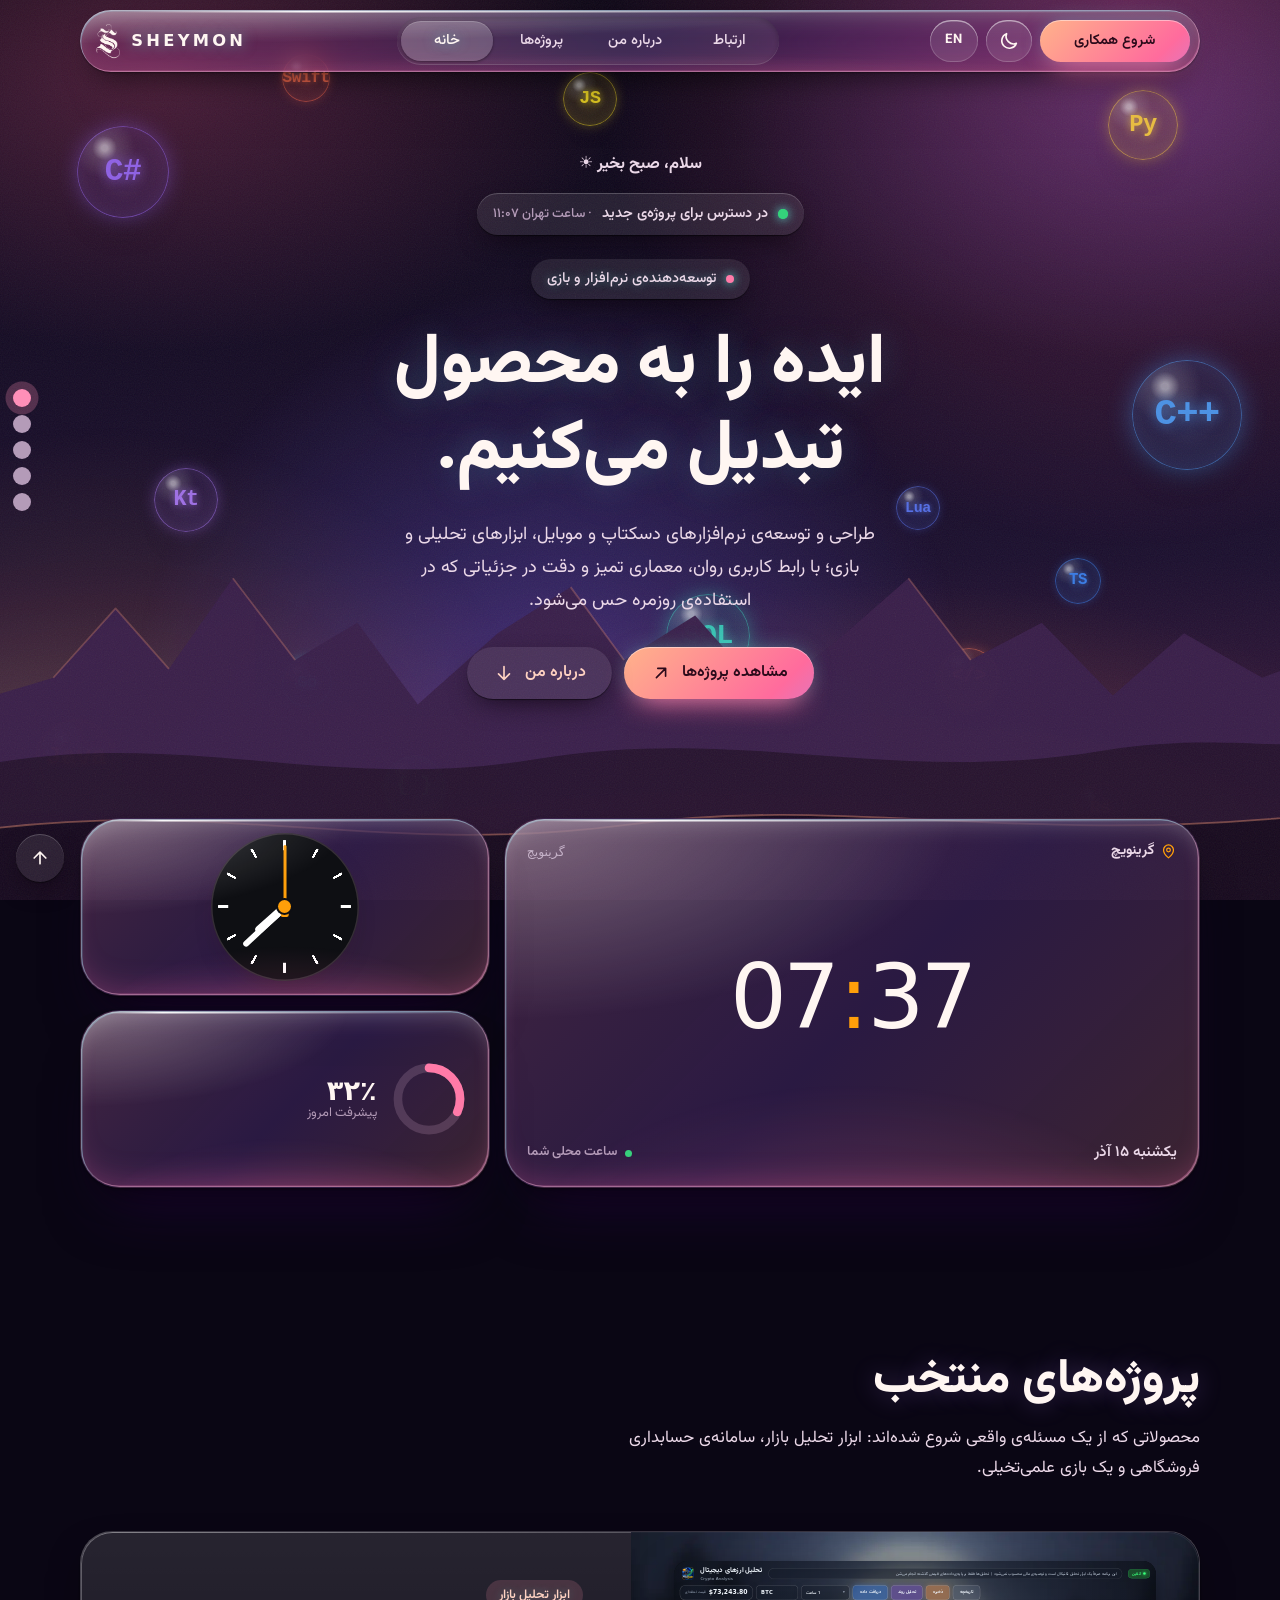
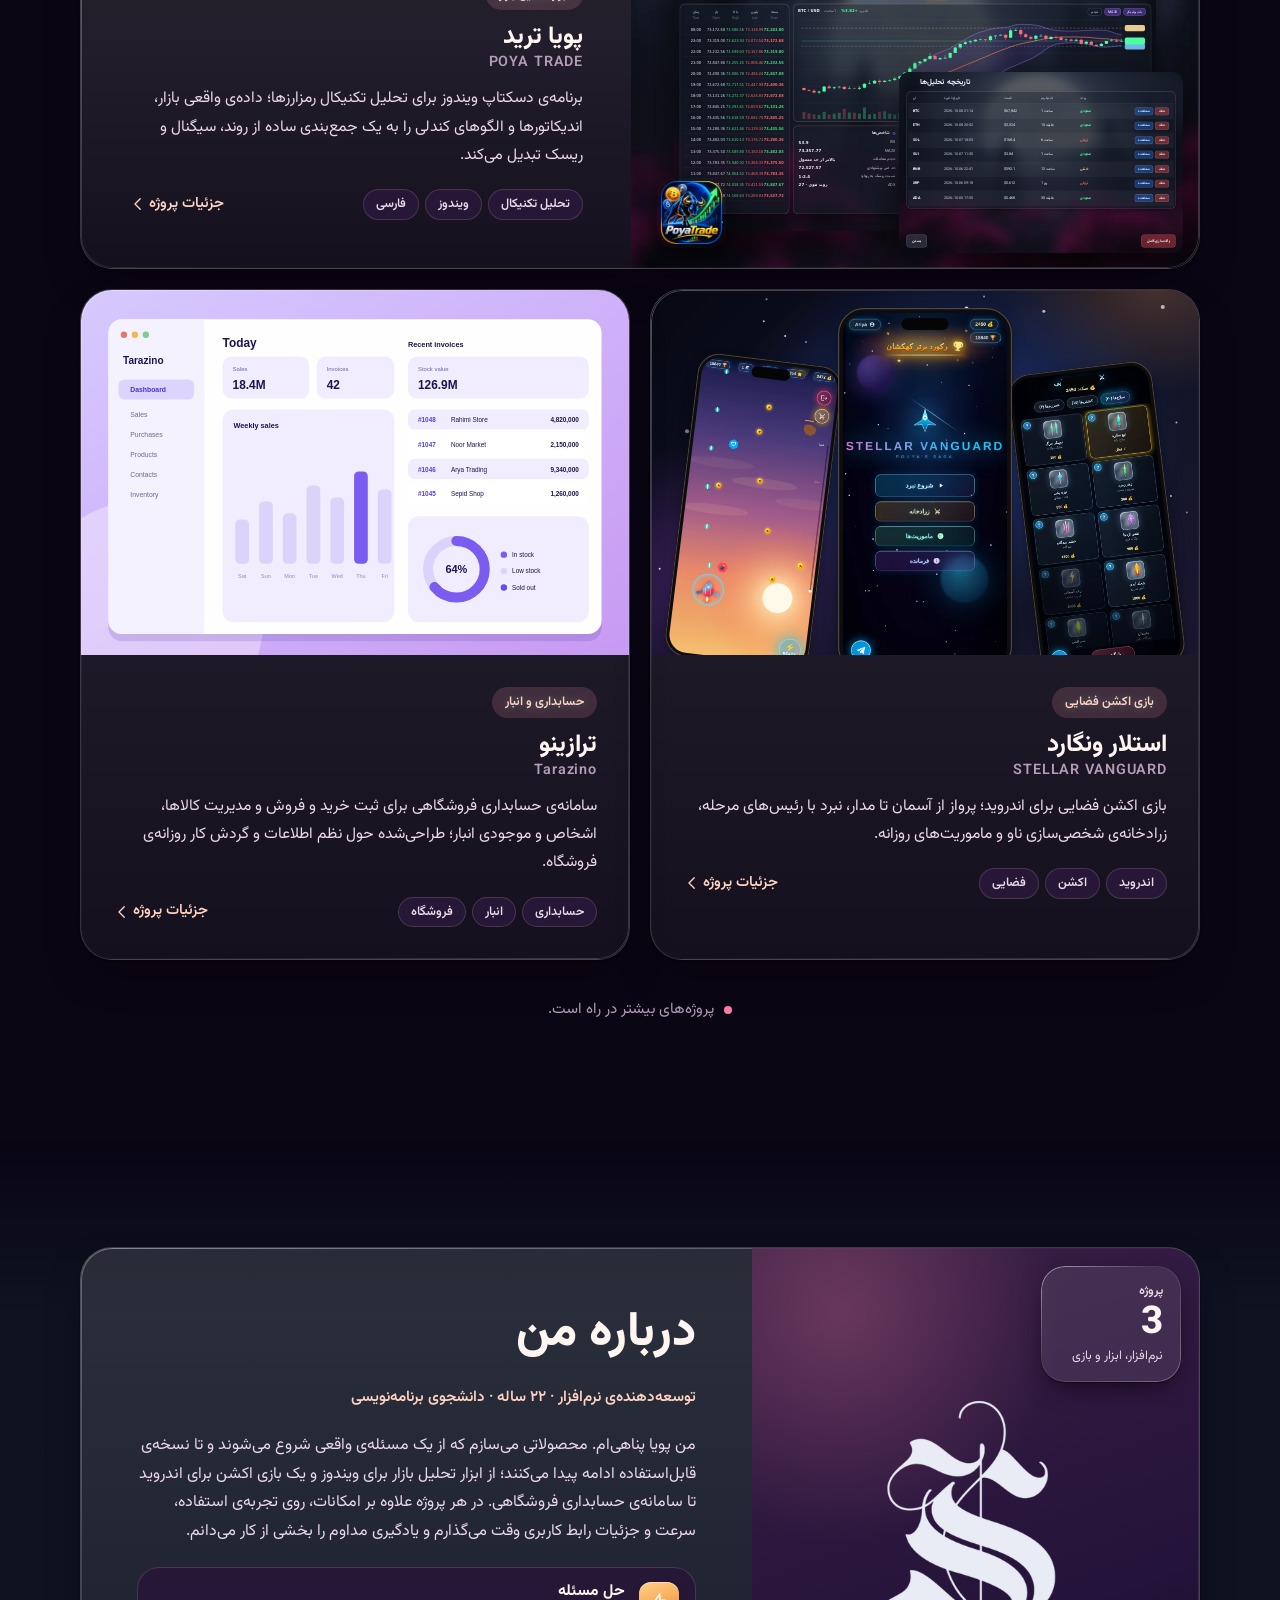
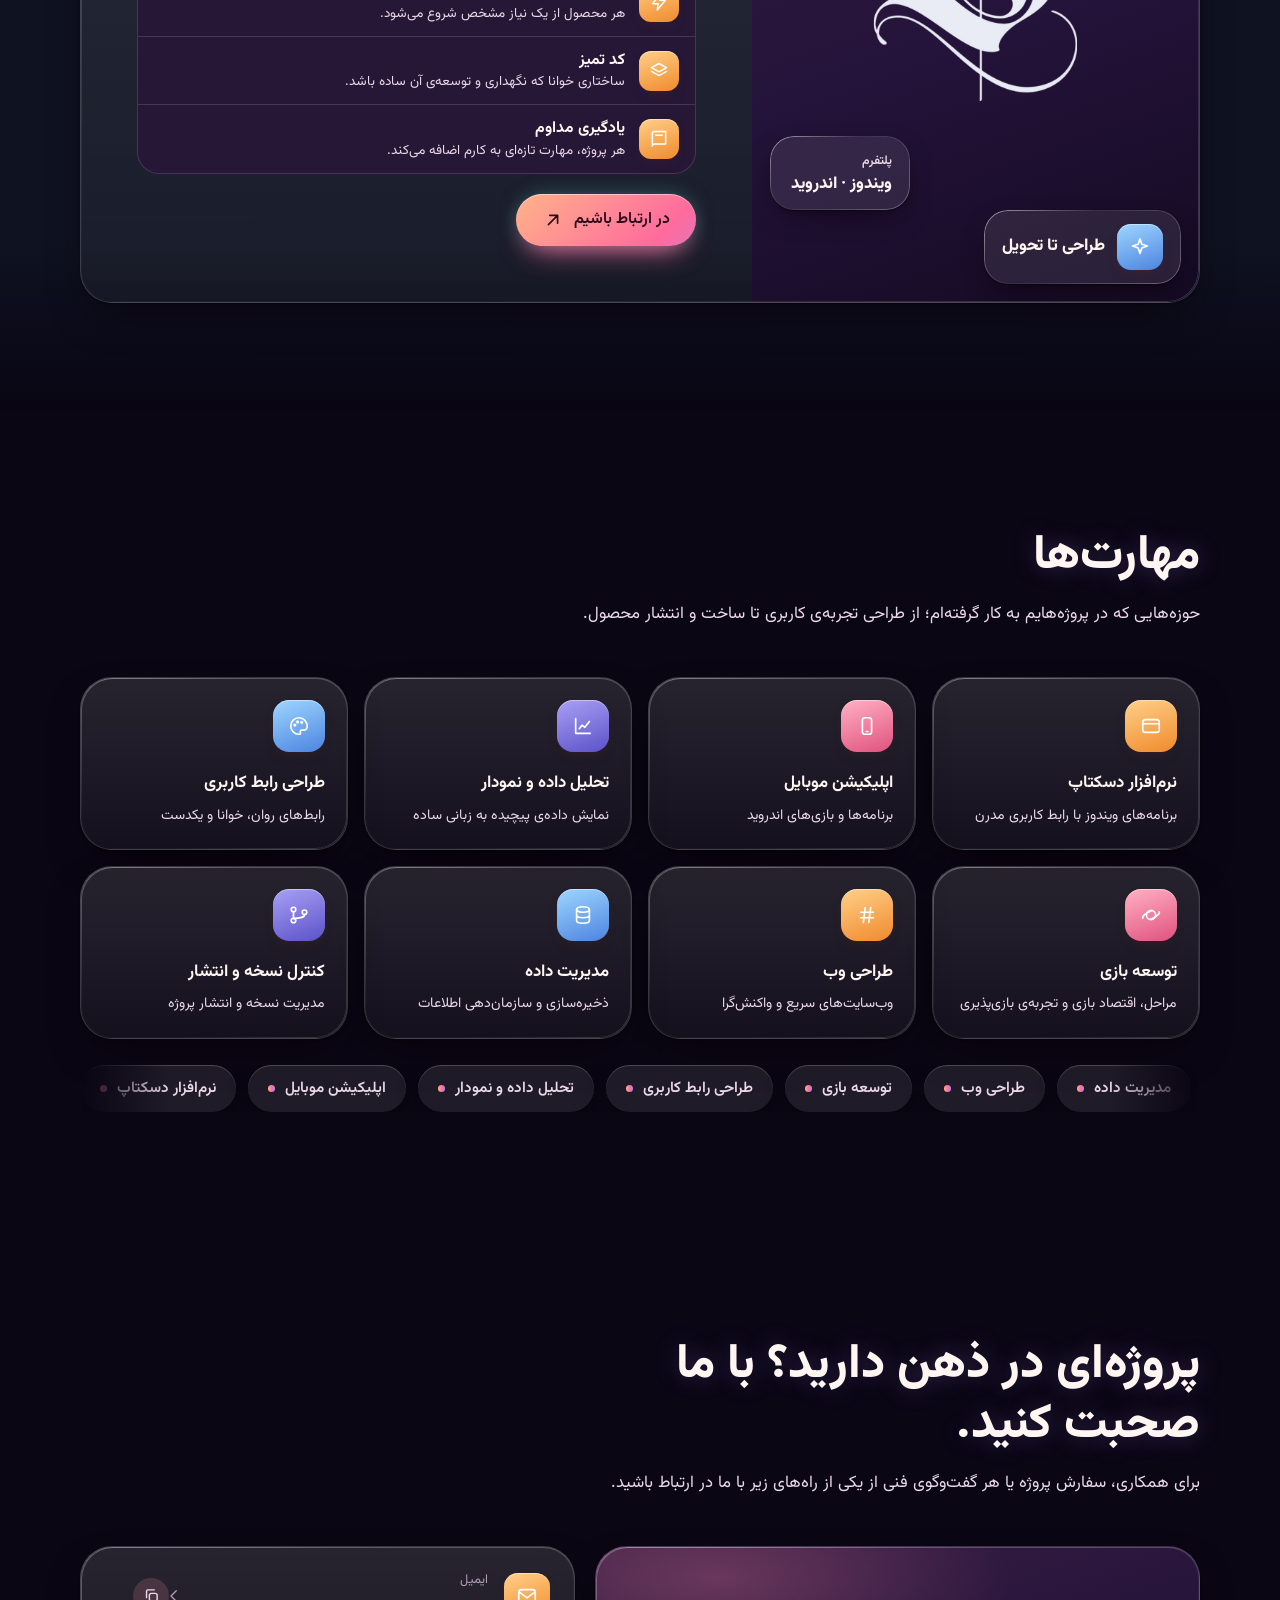
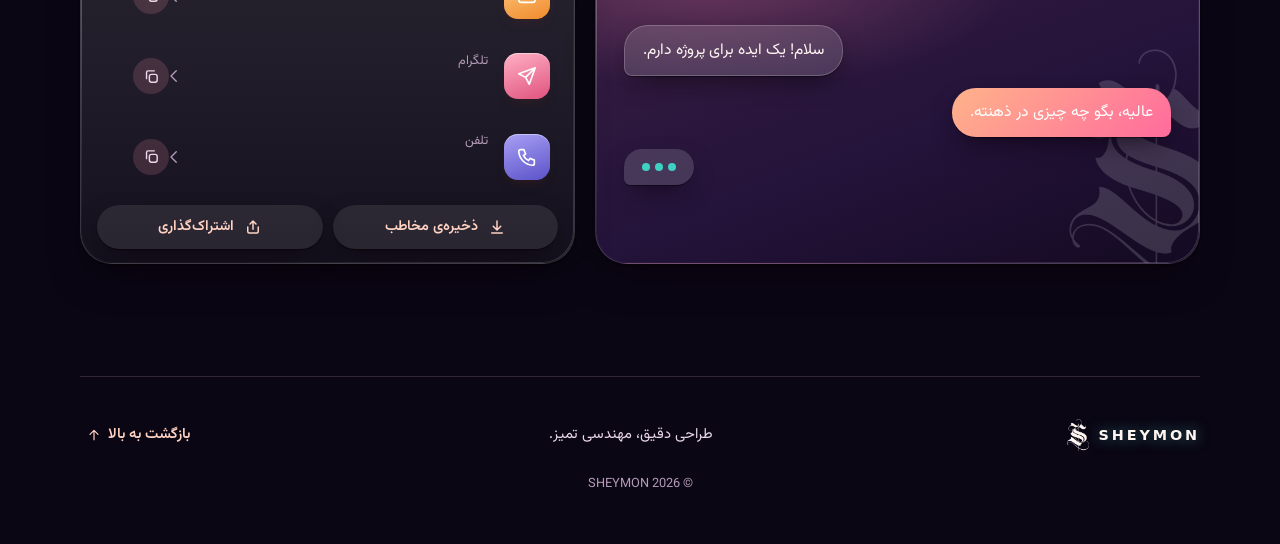
==== commit 2d6e2685: "Add files via upload" ====
--- a/index.html
+++ b/index.html
@@ -536,12 +536,549 @@
 :root:not([data-theme="dark"]) .lock,:root:not([data-theme="dark"]) .hero-stage{--m1:#B9A9EF;--m2:#8E95E6;--m3:#6A7FDC;--river:#FFFFFF}
 :root:not([data-theme="dark"]) .lw{background:rgba(40,50,150,.2)}
 :root:not([data-theme="dark"]) .lock-cap,:root:not([data-theme="dark"]) .lock-date{text-shadow:0 1px 14px rgba(40,40,140,.45)}
+/* =====================================================================
+   SHEYMON v19 — built on v17. Contact fly-in + 20 lightweight features.
+   Everything animates transform/opacity only; lite mode trims the rest.
+   ===================================================================== */
+:root{--grad:linear-gradient(90deg,#FFB36B,#FF7A8A 55%,#C77DFF)}
+
+/* ---- shared ---- */
+.btn,.icon-btn,.row,.tab,.nav-link{position:relative;overflow:hidden}
+.ripple{position:absolute;border-radius:50%;pointer-events:none;background:radial-gradient(circle,rgba(255,255,255,.5),rgba(255,255,255,0) 70%);transform:scale(0);opacity:.9;animation:rip .65s var(--out) forwards}
+@keyframes rip{to{transform:scale(1);opacity:0}}
+.vh{position:absolute;width:1px;height:1px;overflow:hidden;clip-path:inset(50%);white-space:nowrap}
+main{overflow-x:clip}
+
+/* 1 · scroll progress */
+.sp{position:fixed;top:0;left:0;right:0;height:3px;z-index:120;background:var(--grad);transform-origin:0 50%;transform:scaleX(0);pointer-events:none;opacity:.95}
+
+/* 2 · cursor glow */
+.cglow{position:fixed;left:0;top:0;width:420px;height:420px;margin:-210px 0 0 -210px;border-radius:50%;pointer-events:none;z-index:0;opacity:0;background:radial-gradient(circle,color-mix(in srgb,var(--glow) 15%,transparent),color-mix(in srgb,var(--pink) 7%,transparent) 45%,transparent 68%);transition:opacity .5s ease;will-change:transform}
+.cglow.on{opacity:1}
+
+/* 5 · back-to-top */
+.fabs{position:fixed;z-index:55;left:max(16px,env(safe-area-inset-left));bottom:max(18px,env(safe-area-inset-bottom));display:flex;flex-direction:column;gap:10px;align-items:center;direction:ltr}
+.fab{position:relative;width:48px;height:48px;border-radius:50%;display:grid;place-items:center;color:var(--text);background:var(--glass);box-shadow:var(--shadow-s),inset 0 1px 0 var(--glass-line);-webkit-backdrop-filter:saturate(170%) blur(16px);backdrop-filter:saturate(170%) blur(16px);transition:transform .45s var(--spring),opacity .35s ease,visibility .35s}
+.fab:hover{transform:translateY(-3px)}.fab:active{transform:scale(.92)}
+.fab svg{width:20px;height:20px;fill:none;stroke:currentColor;stroke-width:2;stroke-linecap:round;stroke-linejoin:round}
+.fab-top{opacity:0;visibility:hidden;transform:translateY(12px)}
+.fab-top.show{opacity:1;visibility:visible;transform:none}
+.fab-top .ring{position:absolute;inset:0;width:100%;height:100%;transform:rotate(-90deg);stroke:var(--glow);stroke-width:2.4;stroke-dasharray:132;stroke-dashoffset:132;fill:none}
+@media (max-width:820px){.fabs{bottom:calc(var(--tab-h,64px) + 26px + env(safe-area-inset-bottom))}.fab{width:44px;height:44px}}
+
+/* 19 · header auto-hide */
+.site-header{transition:transform .5s var(--ease),box-shadow .3s ease}
+.site-header.away{transform:translateY(-130%)}
+
+/* 8 · toasts */
+.toasts{position:fixed;z-index:130;left:0;right:0;bottom:max(22px,env(safe-area-inset-bottom));display:grid;justify-items:center;gap:8px;pointer-events:none;padding-inline:14px}
+@media (max-width:820px){.toasts{bottom:calc(var(--tab-h,64px) + 28px + env(safe-area-inset-bottom))}}
+.toast{display:flex;align-items:center;gap:10px;padding:11px 18px;border-radius:999px;background:var(--surface);color:var(--text);font-weight:600;font-size:.92rem;box-shadow:var(--shadow-m,0 18px 40px -16px rgba(0,0,0,.5)),inset 0 0 0 1px var(--line);animation:toastIn .5s var(--spring) both}
+.toast.out{animation:toastOut .35s ease forwards}
+.toast i{font-style:normal}
+@keyframes toastIn{from{opacity:0;transform:translateY(18px) scale(.92)}}
+@keyframes toastOut{to{opacity:0;transform:translateY(10px) scale(.96)}}
+
+/* 14+15+16 · hero extras */
+.hero-extra{display:grid;gap:14px;justify-items:start}
+.greet{font-weight:700;font-size:1.02rem;color:var(--text-2)}
+.typed{font-size:clamp(1.05rem,2.4vw,1.3rem);font-weight:700;min-height:1.7em;display:flex;gap:.45em;align-items:baseline;flex-wrap:wrap}
+.typed .t-lab{color:var(--text-2);font-weight:500}
+.typed .t-val{background:var(--grad);-webkit-background-clip:text;background-clip:text;color:transparent;white-space:pre}
+.typed .t-cur{display:inline-block;width:2px;height:1.1em;margin-inline-start:2px;background:var(--glow);vertical-align:-.15em;animation:blink 1s steps(1) infinite}
+@keyframes blink{50%{opacity:0}}
+.avail{display:inline-flex;align-items:center;gap:10px;padding:8px 16px;border-radius:999px;background:var(--glass);box-shadow:var(--shadow-s),inset 0 1px 0 var(--glass-line);font-size:.9rem;font-weight:600;color:var(--text-2)}
+.avail .live{position:relative;width:10px;height:10px;border-radius:50%;background:#34D27B;flex:none}
+.avail .live::after{content:"";position:absolute;inset:0;border-radius:50%;background:#34D27B;animation:ping 2s ease-out infinite}
+.avail.off .live,.avail.off .live::after{background:#F2A65A}
+.avail small{color:var(--text-3);font-size:.82rem;font-weight:500}
+@keyframes ping{from{transform:scale(1);opacity:.7}to{transform:scale(2.8);opacity:0}}
+
+/* 17 · spotlight */
+.spot{position:absolute;inset:0;border-radius:inherit;pointer-events:none;z-index:2;opacity:0;transition:opacity .3s ease;background:radial-gradient(260px circle at var(--sx,50%) var(--sy,50%),rgba(255,255,255,.22),transparent 70%)}
+:root:not([data-theme="dark"]) .spot{background:radial-gradient(260px circle at var(--sx,50%) var(--sy,50%),rgba(255,255,255,.7),transparent 70%)}
+.tool:hover .spot,.list-card:hover .spot,.contact-art:hover .spot,.about-card:hover .spot{opacity:1}
+.tool,.list-card,.contact-art,.about-card{position:relative}
+
+/* 18 · skills marquee */
+.marquee{margin-top:26px;overflow:hidden;direction:ltr;-webkit-mask:linear-gradient(90deg,transparent,#000 8%,#000 92%,transparent);mask:linear-gradient(90deg,transparent,#000 8%,#000 92%,transparent)}
+.mq-track{display:flex;gap:12px;width:max-content;animation:mq 38s linear infinite;will-change:transform}
+.marquee:hover .mq-track{animation-play-state:paused}
+.mq-item{display:inline-flex;align-items:center;gap:10px;padding:10px 20px;border-radius:999px;background:var(--glass);box-shadow:var(--shadow-s),inset 0 1px 0 var(--glass-line);font-weight:600;font-size:.95rem;white-space:nowrap;color:var(--text-2)}
+.mq-item::before{content:"";width:7px;height:7px;border-radius:50%;background:var(--grad)}
+@keyframes mq{to{transform:translate3d(-50%,0,0)}}
+
+/* 13 · side dots */
+.sdots{position:fixed;z-index:40;top:50%;inset-inline-end:16px;transform:translateY(-50%);display:none;flex-direction:column;gap:14px}
+@media (min-width:1180px){.sdots{display:flex}}
+.sdots a{position:relative;width:12px;height:12px;border-radius:50%;background:var(--text-3);opacity:.45;transition:transform .4s var(--spring),opacity .3s ease,background .3s ease}
+.sdots a::before{content:attr(data-l);position:absolute;top:50%;inset-inline-end:24px;transform:translateY(-50%) translateX(6px);padding:5px 12px;border-radius:999px;background:var(--surface);color:var(--text);font-size:.8rem;font-weight:600;white-space:nowrap;opacity:0;pointer-events:none;box-shadow:var(--shadow-s);transition:opacity .25s ease,transform .3s var(--out)}
+.sdots a:hover::before,.sdots a:focus-visible::before{opacity:1;transform:translateY(-50%)}
+.sdots a.on{opacity:1;background:var(--glow);transform:scale(1.5);box-shadow:0 0 0 5px color-mix(in srgb,var(--glow) 25%,transparent)}
+
+/* 6+12 · command palette / shortcuts */
+.pal{position:fixed;inset:0;z-index:140;display:grid;align-items:start;justify-items:center;padding:12vh 14px 14px;background:rgba(4,8,18,.5);-webkit-backdrop-filter:blur(8px);backdrop-filter:blur(8px);opacity:0;visibility:hidden;transition:opacity .25s ease,visibility .25s}
+.pal.open{opacity:1;visibility:visible}
+.pal-box{width:min(560px,100%);max-height:70vh;display:flex;flex-direction:column;border-radius:26px;background:var(--surface);color:var(--text);box-shadow:0 40px 80px -24px rgba(0,0,0,.6),inset 0 0 0 1px var(--line);overflow:hidden;transform:translateY(-14px) scale(.96);transition:transform .45s var(--spring)}
+.pal.open .pal-box{transform:none}
+.pal-in{display:flex;align-items:center;gap:12px;padding:16px 18px;border-bottom:1px solid var(--line)}
+.pal-in svg{width:20px;height:20px;flex:none;fill:none;stroke:var(--text-3);stroke-width:2;stroke-linecap:round}
+.pal-in input{flex:1;min-width:0;border:0;outline:0;background:transparent;font:inherit;font-size:1.02rem;color:var(--text)}
+.pal-in kbd,.kb kbd{font:600 .75rem var(--font-en,monospace);padding:3px 8px;border-radius:8px;background:var(--accent-soft);color:var(--text-2);box-shadow:inset 0 0 0 1px var(--line)}
+.pal-list{overflow:auto;padding:8px;display:grid;gap:2px;overscroll-behavior:contain}
+.pal-it{display:flex;align-items:center;gap:12px;padding:11px 12px;border-radius:14px;text-align:start;width:100%;font-weight:600;font-size:.95rem;color:var(--text)}
+.pal-it .pi{width:34px;height:34px;border-radius:10px;display:grid;place-items:center;flex:none;background:var(--accent-soft);font-size:1rem}
+.pal-it small{margin-inline-start:auto;color:var(--text-3);font-weight:500;font-size:.78rem}
+.pal-it.sel,.pal-it:hover{background:var(--accent-soft)}
+.pal-empty{padding:26px;text-align:center;color:var(--text-3)}
+.pal-help{padding:18px 20px 22px;display:grid;gap:10px}
+.pal-help h3{font-size:1.1rem}
+.kb{display:flex;align-items:center;justify-content:space-between;gap:12px;color:var(--text-2);font-size:.92rem}
+.kb span:last-child{display:flex;gap:6px}
+
+/* 10+11 · contact extras */
+.row-wrap{position:relative}
+.row-wrap .row{padding-inline-end:76px}
+.copy-btn{position:absolute;top:50%;inset-inline-end:44px;transform:translateY(-50%);width:36px;height:36px;border-radius:50%;display:grid;place-items:center;color:var(--text-2);background:var(--accent-soft);z-index:3;transition:transform .4s var(--spring),background .2s ease,color .2s ease}
+.copy-btn:hover{color:var(--text);transform:translateY(-50%) scale(1.1)}.copy-btn:active{transform:translateY(-50%) scale(.9)}
+.copy-btn svg{width:17px;height:17px;fill:none;stroke:currentColor;stroke-width:2;stroke-linecap:round;stroke-linejoin:round}
+.copy-btn.ok{background:#34D27B;color:#05301a}
+.card-actions{display:flex;gap:10px;padding:8px 8px 6px;flex-wrap:wrap}
+.card-actions .btn{height:auto;min-height:44px;padding:8px 16px;font-size:.9rem;flex:1;min-width:130px;line-height:1.3;text-align:center}
+@media (max-width:820px){.row-wrap .chev{display:none}.copy-btn{inset-inline-end:14px}.row-wrap .row{padding-inline-end:62px;gap:12px}}
+.card-actions .btn svg{flex:none;width:18px;height:18px;fill:none;stroke:currentColor;stroke-width:2;stroke-linecap:round;stroke-linejoin:round}
+
+/* 20 · confetti */
+.confetti{position:fixed;inset:0;z-index:150;pointer-events:none}
+
+/* ---- Contact: characters fly in from outside the screen ---- */
+.js .list-card.reveal{opacity:1;transform:none}
+.fc{display:inline-block;will-change:transform}
+.list-card.done .sq{animation:sqPulse 1.2s ease-out}
+@keyframes sqPulse{0%{box-shadow:0 0 0 0 color-mix(in srgb,var(--glow) 70%,transparent)}100%{box-shadow:0 0 0 14px transparent}}
+.list-card::after{content:"";position:absolute;inset:0;border-radius:inherit;pointer-events:none;z-index:2;background:linear-gradient(110deg,transparent 30%,rgba(255,255,255,.3) 50%,transparent 70%);transform:translate3d(-110%,0,0);opacity:0}
+.list-card.done::after{animation:sweep 1.4s var(--ease) both}
+@keyframes sweep{0%{opacity:1;transform:translate3d(-110%,0,0)}100%{opacity:0;transform:translate3d(110%,0,0)}}
+
+/* ---- Offscreen pause + lite (weak-device) mode ---- */
+.off,.off *{animation-play-state:paused!important}
+.lite *,.lite *::before,.lite *::after{-webkit-backdrop-filter:none!important;backdrop-filter:none!important}
+.lite{--glass:rgba(34,46,66,.84)}
+:root.lite:not([data-theme="dark"]){--glass:rgba(255,255,255,.9)}
+.lite .blob,.lite .scene,.lite .chip,.lite .mq-track{animation:none!important}
+.lite .cglow{display:none!important}
+@media (prefers-reduced-motion:reduce){.mq-track,.avail .live::after,.typed .t-cur{animation:none!important}.fc{opacity:1!important;transform:none!important;animation:none!important}.sp{display:none}}
+
+@media (max-width:400px){.row-wrap .row-text b{font-size:.8rem}}
+/* =====================================================================
+   SHEYMON v20 — warm iOS look
+   ===================================================================== */
+
+/* ---------- Warm palette ---------- */
+:root{
+  --bg:#FFF0E4;--bg-2:#FFE3D0;--surface:#FFFBF7;--surface-2:#FFF3EA;
+  --text:#2B1B2E;--text-2:#5F4760;--text-3:#907A8F;--line:rgba(140,70,60,.14);
+  --accent:#D9582A;--accent-strong:#B8461B;--on-accent:#FFFFFF;--accent-soft:rgba(224,101,45,.12);--glow:#FF9A5C;--pink:#F0708A;
+  --btn-a:#FF9E4F;--btn-b:#EE5F86;
+  --g1a:#FFD08A;--g1b:#F08A2C;
+  --b1:rgba(255,170,100,.46);--b2:rgba(255,130,170,.4);--b3:rgba(190,150,255,.36);
+  --sky-a:#FFE6D2;--sky-b:#F9DDE8;--sky-c:#E6DDFB;
+  --m1:#F2D2DE;--m2:#E3BFD9;--m3:#CDA9CF;
+  --stage-bg:radial-gradient(55% 38% at 82% 6%,rgba(255,255,255,.5),transparent 70%),radial-gradient(60% 40% at 20% 100%,rgba(255,214,170,.6),transparent 70%),linear-gradient(180deg,#F59A6B 0%,#EE7F91 44%,#B58ADB 78%,#7F8FE6 100%);
+  --panel-bg:radial-gradient(70% 50% at 20% 10%,rgba(255,255,255,.7),transparent 70%),linear-gradient(160deg,#FFE3D0,#F8D3E6 55%,#E2D4FA);
+  --shadow:0 1px 2px rgba(120,50,60,.07),0 18px 40px -16px rgba(150,70,90,.34);
+  --shadow-s:0 1px 1px rgba(120,50,60,.05),0 8px 24px -10px rgba(150,70,90,.28);
+  --mat:rgba(255,251,247,.5);--mat-hi:rgba(255,255,255,.75);--mat-lo:rgba(255,255,255,.12);
+  --an-bg:#FFFFFF;--an-fg:#1B1220;
+}
+:root[data-theme="dark"]{
+  --bg:#0E0A10;--bg-2:#1A1219;--surface:#1D1520;--surface-2:#2A1D28;
+  --text:#FFF7F0;--text-2:#EBD9CC;--text-3:#B79F95;--line:rgba(255,225,200,.15);
+  --accent:#FFB27A;--accent-strong:#FFD0A8;--on-accent:#2B1204;--accent-soft:rgba(255,170,110,.17);--glow:#FFB27A;--pink:#FF8FA0;
+  --btn-a:#FFB36B;--btn-b:#FF6F91;
+  --b1:rgba(255,150,80,.28);--b2:rgba(255,110,150,.22);--b3:rgba(150,110,255,.24);
+  --sky-a:#0C0810;--sky-b:#1E1220;--sky-c:#4A2A33;
+  --m1:#33203A;--m2:#241628;--m3:#150D1A;--river:#FFB86B;
+  --stage-bg:radial-gradient(60% 40% at 88% 0%,rgba(190,120,255,.34),transparent 70%),radial-gradient(70% 45% at 30% 100%,rgba(255,150,80,.46),transparent 70%),linear-gradient(180deg,#0E0A10 0%,#2A1630 52%,#5A2F43 84%,#B5624A 100%);
+  --panel-bg:radial-gradient(70% 50% at 20% 10%,rgba(255,170,110,.24),transparent 70%),linear-gradient(160deg,#3A2230,#241626 58%,#150C18);
+  --shadow:0 1px 2px rgba(0,0,0,.5),0 18px 44px -16px rgba(10,0,10,.9);
+  --shadow-s:0 1px 1px rgba(0,0,0,.45),0 10px 28px -10px rgba(10,0,10,.85);
+  --mat:rgba(44,30,42,.42);--mat-hi:rgba(255,255,255,.3);--mat-lo:rgba(255,255,255,.05);
+  --an-bg:#0E0F13;--an-fg:#FFFFFF;
+}
+.sq{box-shadow:inset 0 1px 0 rgba(255,255,255,.42),0 6px 14px -8px rgba(100,40,30,.55)}
+.btn-primary{color:#fff}
+:root[data-theme="dark"] .btn-primary{color:#2B1204;text-shadow:none}
+.btn-primary{background:linear-gradient(135deg,var(--btn-a),var(--btn-b));background-size:160% 100%;box-shadow:0 14px 28px -12px var(--btn-b),inset 0 1px 0 rgba(255,255,255,.4)}
+.sp{background:var(--grad)}
+.tab-pill{box-shadow:inset 0 1px 0 var(--glass-line),0 4px 14px -6px var(--btn-b)}
+
+/* ---------- Frosted-glass header + tab bar (iOS regular material) ---------- */
+.site-header,.tabbar{
+  background:linear-gradient(180deg,var(--mat-lo),transparent 60%),var(--mat);
+  -webkit-backdrop-filter:blur(34px) saturate(190%) brightness(1.04);backdrop-filter:blur(34px) saturate(190%) brightness(1.04);
+  box-shadow:var(--shadow),inset 0 1.5px 0 var(--mat-hi),inset 0 -1px 0 var(--mat-lo),inset 0 0 0 1px var(--mat-lo)}
+.site-header::after,.tabbar::after{content:"";position:absolute;inset:0;border-radius:inherit;pointer-events:none;z-index:1;
+  background:linear-gradient(112deg,rgba(255,255,255,.26) 0%,rgba(255,255,255,.07) 22%,transparent 40%,transparent 72%,rgba(255,255,255,.1) 100%)}
+:root:not([data-theme="dark"]) .site-header::after,:root:not([data-theme="dark"]) .tabbar::after{background:linear-gradient(112deg,rgba(255,255,255,.7) 0%,rgba(255,255,255,.18) 24%,transparent 42%,transparent 74%,rgba(255,255,255,.35) 100%)}
+.site-header>*,.tabbar>.tab{position:relative;z-index:2}
+.site-header .brand,.site-header .main-nav,.site-header .header-actions{position:relative;z-index:2}
+.main-nav{background:var(--mat-lo);box-shadow:inset 0 0 0 1px var(--mat-lo)}
+.nav-ind{background:var(--mat-hi);box-shadow:0 2px 8px -2px rgba(40,10,20,.28),inset 0 1px 0 rgba(255,255,255,.55)}
+:root[data-theme="dark"] .nav-ind{background:rgba(255,255,255,.2)}
+.tab-pill{background:var(--mat-hi)}
+:root[data-theme="dark"] .tab-pill{background:rgba(255,255,255,.18)}
+.icon-btn{background:var(--mat-lo);box-shadow:inset 0 0 0 1px var(--mat-lo)}
+.lite{--mat:rgba(44,30,42,.9)}
+:root.lite:not([data-theme="dark"]){--mat:rgba(255,248,242,.94)}
+
+/* ---------- iOS widget clock ---------- */
+.clock-sec{padding-block:clamp(8px,3vw,40px) clamp(24px,4vw,56px)}
+.wg-grid{display:grid;gap:14px;grid-template-columns:1.7fr 1fr;grid-template-rows:1fr 1fr}
+.wg{position:relative;overflow:hidden;border-radius:30px;padding:20px 22px;color:var(--text);background:var(--card-bg);border:1px solid var(--card-line);box-shadow:var(--shadow),var(--card-hi);-webkit-backdrop-filter:blur(26px) saturate(180%);backdrop-filter:blur(26px) saturate(180%)}
+.wg::after{content:"";position:absolute;inset:0;border-radius:inherit;pointer-events:none;background:linear-gradient(135deg,rgba(255,255,255,.2),transparent 38%)}
+.wg-time{grid-row:1/3;display:flex;flex-direction:column;justify-content:space-between;gap:12px;min-height:250px}
+.wg-h{display:flex;justify-content:space-between;align-items:center;gap:10px;font-size:.88rem;font-weight:600;color:var(--text-2)}
+.wg-l{display:flex;align-items:center;gap:6px}.wg-l .ic{width:17px;height:17px;color:#FF9F0A}
+.wg-h small{font:500 .78rem var(--font-en);color:var(--text-3)}
+.wg-digits{display:flex;align-items:baseline;justify-content:center;font:300 clamp(4.4rem,12.5vw,8.6rem)/1 var(--font-en);letter-spacing:-.045em;font-variant-numeric:tabular-nums;color:var(--text)}
+.wg-digits .t-d{min-width:0;background:none;-webkit-background-clip:border-box;background-clip:border-box;-webkit-text-stroke:0;color:inherit;filter:none}
+.wg-digits .t-d:empty{display:none}
+.wg-digits .t-d.flip{animation:digitRoll .6s var(--out)}
+@keyframes digitRoll{from{opacity:0;transform:translateY(.2em)}}
+.wg-c{color:#FF9F0A;margin-inline:.03em;padding-bottom:.08em;animation:blink 1s steps(1) infinite}
+.wg-digits em{font:600 clamp(1rem,2.2vw,1.4rem)/1 var(--font-en);letter-spacing:0;margin-inline-start:.55rem;color:var(--text-2);font-style:normal;align-self:flex-end;padding-bottom:.7em}
+.wg-digits em:empty{display:none}
+.wg-f{display:flex;justify-content:space-between;align-items:center;gap:10px;flex-wrap:wrap;font-weight:600;font-size:.95rem;color:var(--text-2)}
+.wg-live{display:inline-flex;align-items:center;gap:8px;font-size:.82rem;color:var(--text-3)}
+.wg-live i{width:7px;height:7px;border-radius:50%;background:#34D27B;box-shadow:0 0 0 0 rgba(52,210,123,.5);animation:ping2 2.4s ease-out infinite}
+@keyframes ping2{to{box-shadow:0 0 0 9px rgba(52,210,123,0)}}
+.wg-analog{display:grid;place-items:center;padding:14px}
+.wg-analog .an{width:min(100%,148px)}
+.wg-ring{display:flex;align-items:center;gap:14px}
+.wg-r{width:76px;height:76px;flex:none;transform:rotate(-90deg)}
+.wg-r circle{fill:none;stroke-width:5}
+.wg-r .rb{stroke:var(--line)}.wg-r .rf{stroke:var(--pink);stroke-linecap:round;stroke-dasharray:113.1;stroke-dashoffset:113.1;transition:stroke-dashoffset 1s linear}
+.wg-rt{display:grid;line-height:1.3}.wg-rt b{font:700 1.7rem/1.1 var(--font-en)}.wg-rt small{font-size:.8rem;color:var(--text-3)}
+@media (max-width:820px){
+  .wg-grid{grid-template-columns:1fr 1fr;grid-template-rows:auto}
+  .wg-time{grid-column:1/-1;grid-row:auto;min-height:0}
+  .wg-digits{font-size:clamp(4.2rem,23vw,6.6rem)}
+  .wg-ring{flex-direction:column;justify-content:center;text-align:center;gap:8px}
+  .wg-rt{justify-items:center}
+}
+@media (max-width:359px){.wg{padding:16px}.wg-r{width:62px;height:62px}}
+
+/* analog face (iOS Clock style) */
+.an{position:relative;display:block;width:100%;aspect-ratio:1;border-radius:50%;background:var(--an-bg);box-shadow:inset 0 0 0 1.5px var(--line),0 12px 26px -14px rgba(60,20,30,.5)}
+.an i{position:absolute;display:block;pointer-events:none}
+.an-t{inset:5%;border-radius:50%;background:repeating-conic-gradient(from -1.1deg,var(--an-fg) 0 2.2deg,transparent 2.2deg 30deg);-webkit-mask:radial-gradient(closest-side,transparent 0 84%,#000 85% 100%);mask:radial-gradient(closest-side,transparent 0 84%,#000 85% 100%)}
+.an-h,.an-m,.an-s{left:50%;bottom:50%;transform-origin:50% 100%;border-radius:99px;transform:translateX(-50%) rotate(var(--r,0deg))}
+.an-h{width:5.6%;height:26%;background:var(--an-fg);--r:var(--rh,0deg)}
+.an-m{width:4.2%;height:38%;background:var(--an-fg);--r:var(--rm,0deg)}
+.an-s{width:2%;height:42%;background:#FF9F0A;transform:translateX(-50%) rotate(0deg)}
+.an.run .an-s{animation:anSpin 60s linear var(--sd,0s) infinite}
+.an-s::after{content:"";position:absolute;left:50%;bottom:-16%;width:260%;height:22%;translate:-50% 0;border-radius:2px;background:inherit}
+.an-p{left:50%;top:50%;width:9%;height:9%;margin:-4.5% 0 0 -4.5%;border-radius:50%;background:#FF9F0A;box-shadow:0 0 0 2px var(--an-bg)}
+@keyframes anSpin{from{transform:translateX(-50%) rotate(0deg)}to{transform:translateX(-50%) rotate(360deg)}}
+.lite .an.run .an-s{animation-timing-function:steps(60,end)}
+.lite .wg{-webkit-backdrop-filter:none;backdrop-filter:none}
+
+/* ---------- Hero entrance replays on every return ---------- */
+.hero.rst .hero-copy>:not(h1),.hero.rst .hero-stage{animation:none;opacity:0}
+.hero.rst .w{animation:none;opacity:0;transform:translateY(.55em)}
+
+/* ---------- Light perf / device tuning ---------- */
+.fc{will-change:auto}
+body{min-height:100vh;min-height:100dvh}
+@media (pointer:coarse){.icon-btn{min-height:44px;min-width:44px}.copy-btn{width:42px;height:42px}.fab{width:48px;height:48px}.tab{min-height:48px}}
+@media (hover:none){.spot{display:none}}
+
+/* ---------- Device fit: tablets / landscape phones / small screens ---------- */
+@media (min-width:821px) and (max-width:1080px){
+  .site-header{padding-inline:14px 8px;gap:8px}
+  .brand-name{letter-spacing:.12em}
+  .main-nav .nav-link,.nav-link{width:76px;font-size:.88rem}
+  .header-cta{width:118px;font-size:.88rem}
+}
+.back-top{display:inline-flex;align-items:center;min-height:44px;padding-inline:6px}
+@media (max-height:480px) and (orientation:landscape){
+  .hero{padding-top:92px}
+  .wg-time{min-height:0}
+  .wg-digits{font-size:clamp(3.6rem,14vh,5.6rem)}
+}
+@supports not (color:color-mix(in srgb,red,blue)){
+  .cglow{background:radial-gradient(circle,rgba(255,170,110,.14),transparent 66%)}
+  .spot{background:radial-gradient(260px circle at var(--sx,50%) var(--sy,50%),rgba(255,255,255,.22),transparent 70%)}
+}
+@media (max-width:380px){.fab{width:42px;height:42px;opacity:.92}.fabs{left:10px}}
+/* =====================================================================
+   SHEYMON v21 — ice-glass 3D boxes · depth background · new palette ·
+   project-sheet close button fix
+   ===================================================================== */
+
+/* ---------- Project sheet: iOS-style "Close" pill (replaces the × button) ---------- */
+.sheet .sheet-close{position:absolute;top:14px;inset-inline-end:16px;z-index:3;height:36px;min-width:0;padding:0 18px;border-radius:999px;font:600 .92rem/1 var(--font);color:var(--text);background:var(--mat);box-shadow:inset 0 1px 0 var(--mat-hi),inset 0 0 0 1px var(--mat-lo),0 6px 16px -8px rgba(0,0,0,.5);-webkit-backdrop-filter:blur(16px) saturate(170%);backdrop-filter:blur(16px) saturate(170%);transition:transform .35s var(--spring),background .2s ease}
+.sheet .sheet-close:hover{background:var(--mat-hi)}
+.sheet .sheet-close:active{transform:scale(.93)}
+.sheet .sheet-head{padding-inline-end:96px}
+
+/* ---------- New palette: "Aurora Dusk" ---------- */
+:root{
+  --accent:#C23A6E;--accent-strong:#A02C58;--accent-soft:rgba(220,70,120,.12);--glow:#FF7AA8;--pink:#FF6B9D;
+  --btn-a:#FF9A6B;--btn-b:#F0508A;--grad:linear-gradient(90deg,#FF9A6B,#F0508A 55%,#8E6CF0);
+  --bg:#FFF3F0;--bg-2:#FFE6E6;--surface:#FFFBFA;--surface-2:#FFF0F0;
+  --text:#2A1630;--text-2:#5E4568;--text-3:#8F7A98;
+  --b1:rgba(255,110,160,.42);--b2:rgba(255,170,100,.4);--b3:rgba(140,120,255,.36);
+  --sky-a:#FFE9E0;--sky-b:#FADCEB;--sky-c:#E4DBFC;
+  --m1:#F0CFE0;--m2:#DFBAD9;--m3:#C9A2D2;--river:#FFFFFF;
+  --stage-bg:radial-gradient(55% 38% at 82% 6%,rgba(255,255,255,.55),transparent 70%),radial-gradient(60% 40% at 18% 100%,rgba(255,200,170,.6),transparent 70%),linear-gradient(180deg,#FF9F7A 0%,#F2709B 44%,#A27FE0 80%,#6F86EA 100%);
+  --panel-bg:radial-gradient(70% 50% at 20% 10%,rgba(255,255,255,.7),transparent 70%),linear-gradient(160deg,#FFE0D2,#F9CFE4 55%,#DCD2FB);
+  --mat:rgba(255,248,250,.36);--mat-hi:rgba(255,255,255,.8);--mat-lo:rgba(255,255,255,.16);
+  --oc1:#FFC0D8;--oc2:#FF6FA3;--oc3:#B13A78;
+  --bevel:inset 0 1.5px 0 rgba(255,255,255,.95),inset 0 -2px 4px rgba(255,255,255,.35),inset 1.5px 0 2px rgba(255,255,255,.55),inset -1.5px 0 3px rgba(190,90,130,.2),inset 0 12px 24px -10px rgba(255,255,255,.7),inset 0 -16px 26px -12px rgba(200,90,140,.28);
+  --lift:0 2px 3px rgba(150,50,90,.14),0 16px 24px -12px rgba(170,60,110,.4),0 36px 56px -28px rgba(120,50,130,.42);
+}
+:root[data-theme="dark"]{
+  --accent:#FFB59A;--accent-strong:#FFD2C2;--on-accent:#2B0A1A;--accent-soft:rgba(255,150,170,.17);--glow:#FF8FB8;--pink:#FF7AA8;
+  --btn-a:#FFB38A;--btn-b:#FF6B9D;--grad:linear-gradient(90deg,#FFB38A,#FF6B9D 55%,#A78BFA);
+  --bg:#0A0614;--bg-2:#150C22;--surface:#1A1028;--surface-2:#261736;
+  --text:#FFF6F2;--text-2:#EBD8E8;--text-3:#B49BB8;--line:rgba(255,205,235,.16);
+  --b1:rgba(255,80,150,.30);--b2:rgba(255,160,80,.24);--b3:rgba(120,100,255,.32);
+  --sky-a:#0A0614;--sky-b:#1B0F2E;--sky-c:#4B1F45;
+  --m1:#3A1F4A;--m2:#26132F;--m3:#160A1E;--river:#FF9E7A;
+  --stage-bg:radial-gradient(60% 40% at 88% 0%,rgba(150,110,255,.4),transparent 70%),radial-gradient(70% 45% at 24% 100%,rgba(255,110,150,.42),transparent 70%),linear-gradient(180deg,#0A0614 0%,#2A1245 50%,#6A2A5E 82%,#C46A58 100%);
+  --panel-bg:radial-gradient(70% 50% at 20% 10%,rgba(255,130,170,.26),transparent 70%),linear-gradient(160deg,#3A1F44,#24133A 58%,#140A22);
+  --mat:rgba(50,26,58,.3);--mat-hi:rgba(255,255,255,.34);--mat-lo:rgba(255,255,255,.07);
+  --oc1:#FFC4DE;--oc2:#C94A9A;--oc3:#4A1752;
+  --bevel:inset 0 1.5px 0 rgba(255,255,255,.62),inset 0 -2px 4px rgba(255,255,255,.1),inset 1.5px 0 2px rgba(255,255,255,.26),inset -1.5px 0 3px rgba(0,0,0,.3),inset 0 12px 24px -10px rgba(255,255,255,.2),inset 0 -16px 26px -12px rgba(0,0,0,.4);
+  --lift:0 2px 3px rgba(0,0,0,.35),0 16px 26px -12px rgba(0,0,0,.6),0 38px 60px -28px rgba(10,0,20,.8);
+}
+.btn-primary{background:linear-gradient(135deg,var(--btn-a),var(--btn-b) 55%,#A78BFA);background-size:160% 100%;box-shadow:0 14px 28px -12px var(--btn-b),inset 0 1px 0 rgba(255,255,255,.45)}
+.btn-primary,:root[data-theme="dark"] .btn-primary{color:#fff}
+:root[data-theme="dark"] .btn-primary{color:#2B0A1A}
+
+/* ---------- Depth background ---------- */
+.bg{background:
+  radial-gradient(60% 50% at 12% 8%,rgba(255,90,150,.26),transparent 62%),
+  radial-gradient(55% 45% at 90% 12%,rgba(130,100,255,.28),transparent 62%),
+  radial-gradient(70% 55% at 70% 100%,rgba(255,150,80,.26),transparent 64%),
+  radial-gradient(50% 40% at 6% 92%,rgba(60,200,190,.12),transparent 62%),
+  linear-gradient(180deg,var(--sky-a) 0%,var(--sky-b) 62%,var(--sky-c) 100%)}
+:root:not([data-theme="dark"]) .bg{background:
+  radial-gradient(60% 50% at 12% 8%,rgba(255,120,170,.34),transparent 62%),
+  radial-gradient(55% 45% at 90% 12%,rgba(150,130,255,.3),transparent 62%),
+  radial-gradient(70% 55% at 70% 100%,rgba(255,170,110,.4),transparent 64%),
+  radial-gradient(50% 40% at 6% 92%,rgba(120,220,210,.2),transparent 62%),
+  linear-gradient(180deg,var(--sky-a) 0%,var(--sky-b) 62%,var(--sky-c) 100%)}
+.bg::after{content:"";position:absolute;inset:0;pointer-events:none;opacity:.07;background-image:url("data:image/svg+xml,%3Csvg xmlns='http://www.w3.org/2000/svg' width='160' height='160'%3E%3Cfilter id='n'%3E%3CfeTurbulence type='fractalNoise' baseFrequency='.85' numOctaves='2' stitchTiles='stitch'/%3E%3C/filter%3E%3Crect width='100%25' height='100%25' filter='url(%23n)'/%3E%3C/svg%3E")}
+.bg-floor{position:absolute;left:-30%;right:-30%;bottom:-6%;height:52%;pointer-events:none;opacity:.55;background:repeating-linear-gradient(90deg,rgba(255,170,215,.2) 0 1px,transparent 1px 72px),repeating-linear-gradient(0deg,rgba(255,170,215,.2) 0 1px,transparent 1px 72px);transform:perspective(520px) rotateX(64deg);transform-origin:50% 100%;-webkit-mask:linear-gradient(transparent,#000 70%);mask:linear-gradient(transparent,#000 70%)}
+:root:not([data-theme="dark"]) .bg-floor{background:repeating-linear-gradient(90deg,rgba(200,80,140,.16) 0 1px,transparent 1px 72px),repeating-linear-gradient(0deg,rgba(200,80,140,.16) 0 1px,transparent 1px 72px)}
+.bg-orbs{position:absolute;inset:0;will-change:transform}
+.orb{position:absolute;border-radius:50%;pointer-events:none;background:radial-gradient(circle at 30% 24%,rgba(255,255,255,.95) 0 2.5%,rgba(255,255,255,.34) 9%,transparent 26%),radial-gradient(circle at 50% 50%,var(--oc1),var(--oc2) 58%,var(--oc3));box-shadow:inset -12px -16px 32px rgba(0,0,0,.3),inset 10px 12px 26px rgba(255,255,255,.28),0 34px 60px -22px rgba(0,0,0,.5);animation:orbFloat var(--t,20s) ease-in-out var(--d,0s) infinite alternate;will-change:transform}
+.o1{left:5%;top:16%;width:clamp(70px,11vw,160px);aspect-ratio:1;--t:19s}
+.o2{right:9%;top:9%;width:clamp(44px,6vw,90px);aspect-ratio:1;--oc2:#FFA25C;--oc3:#B5521E;--oc1:#FFE0B8;--t:23s;--d:-6s}
+.o3{right:-3%;top:44%;width:clamp(120px,18vw,260px);aspect-ratio:1;--oc2:#7C6CF0;--oc3:#2D1F7A;--oc1:#D5CEFF;--t:26s;--d:-3s}
+.o4{left:9%;top:60%;width:clamp(36px,5vw,70px);aspect-ratio:1;--oc2:#FF9A6B;--oc3:#B24A3A;--oc1:#FFD9C4;--t:17s;--d:-9s}
+.o5{left:46%;top:72%;width:clamp(60px,8vw,120px);aspect-ratio:1;--oc2:#B96CF0;--oc3:#4A1E7A;--oc1:#EBD0FF;--t:24s;--d:-12s}
+.o6{left:40%;top:15%;width:clamp(26px,3.4vw,50px);aspect-ratio:1;--oc2:#FFB35C;--oc3:#B5601E;--oc1:#FFEAC4;--t:15s;--d:-2s}
+@keyframes orbFloat{from{transform:translate3d(0,0,0) scale(1)}to{transform:translate3d(14px,-34px,0) scale(1.05)}}
+@media (max-width:820px){.o5,.o6{display:none}.o3{right:-14%}}
+.lite .orb{animation:none}.lite .bg-floor{opacity:.35}
+
+/* ---------- Ice-glass 3D boxes: header, tab bar, clock widgets ---------- */
+.site-header,.tabbar,.wg{
+  background:linear-gradient(180deg,var(--mat-lo),transparent 55%),var(--mat);
+  -webkit-backdrop-filter:blur(9px) saturate(190%) brightness(1.06);backdrop-filter:blur(9px) saturate(190%) brightness(1.06);
+  box-shadow:var(--bevel),var(--lift);
+  corner-shape:squircle}
+.refract:not(.lite) .site-header,.refract:not(.lite) .tabbar,.refract:not(.lite) .wg{-webkit-backdrop-filter:blur(5px) saturate(190%) brightness(1.06) url(#ice);backdrop-filter:blur(5px) saturate(190%) brightness(1.06) url(#ice)}
+.site-header::after,.tabbar::after,.wg::after{content:"";position:absolute;inset:0;border-radius:inherit;corner-shape:inherit;pointer-events:none;z-index:1;
+  background:
+    radial-gradient(var(--gr,160px) circle at var(--gx,14%) var(--gy,-10%),rgba(255,255,255,.5),transparent 62%),
+    linear-gradient(115deg,transparent 28%,rgba(255,255,255,.2) 29%,transparent 31%,transparent 37%,rgba(255,255,255,.12) 38%,transparent 40%,transparent 62%,rgba(255,255,255,.1) 63%,transparent 65%),
+    radial-gradient(90% 70% at 100% 120%,rgba(255,170,210,.26),transparent 62%)}
+:root:not([data-theme="dark"]) .site-header::after,:root:not([data-theme="dark"]) .tabbar::after,:root:not([data-theme="dark"]) .wg::after{opacity:.85}
+.site-header{border-radius:36px}
+.wg{border-radius:40px;border-color:transparent}
+.tabbar{border-radius:34px}
+.main-nav{box-shadow:inset 0 1.5px 3px rgba(0,0,0,.18),inset 0 -1px 0 var(--mat-lo)}
+:root:not([data-theme="dark"]) .main-nav{box-shadow:inset 0 1.5px 3px rgba(150,60,100,.14),inset 0 -1px 0 rgba(255,255,255,.6)}
+.nav-ind,.tab-pill{box-shadow:inset 0 1.5px 0 rgba(255,255,255,.8),inset 0 -2px 4px rgba(0,0,0,.14),0 6px 12px -4px rgba(40,10,40,.4)}
+.wg-grid{perspective:1200px}
+.wg{rotate:var(--rot,0 0 0 0deg);transition:rotate .3s ease-out,box-shadow .3s ease}
+.js .wg.reveal{transition:opacity .8s var(--out) var(--d,0s),transform 1s var(--out) var(--d,0s),rotate .3s ease-out 0s,box-shadow .3s ease}
+.wg:hover{box-shadow:var(--bevel),0 4px 6px rgba(0,0,0,.2),0 26px 36px -14px rgba(0,0,0,.5),0 50px 70px -30px rgba(10,0,20,.6)}
+.lite{--mat:rgba(50,26,58,.86)}
+:root.lite:not([data-theme="dark"]){--mat:rgba(255,246,248,.92)}
+.lite .site-header,.lite .tabbar,.lite .wg{-webkit-backdrop-filter:none;backdrop-filter:none}
+/* =====================================================================
+   SHEYMON v22 — frosted ice glass (header · tab bar · clock widgets)
+   Designed as real glass: tinted body, fine grain, prism rim,
+   curved specular, coloured inner glow. Stays frosted while scrolling
+   (lite mode keeps the bars frosted too).
+   ===================================================================== */
+:root{
+  --gtint:linear-gradient(135deg,rgba(255,176,208,.20),rgba(150,130,255,.12) 52%,rgba(255,206,160,.18));
+  --grain:url("data:image/svg+xml,%3Csvg xmlns='http://www.w3.org/2000/svg' width='140' height='140'%3E%3Cfilter id='g'%3E%3CfeTurbulence type='fractalNoise' baseFrequency='.8' numOctaves='2' stitchTiles='stitch'/%3E%3C/filter%3E%3Crect width='100%25' height='100%25' filter='url(%23g)' opacity='.16'/%3E%3C/svg%3E");
+  --mat:rgba(255,246,250,.42);
+  --prism:inset 0 0 0 1px rgba(255,255,255,.7),inset 1.5px 1.5px 0 rgba(120,220,255,.34),inset -1.5px -1.5px 0 rgba(255,130,190,.34),inset 0 16px 24px -14px rgba(255,255,255,.9),inset 0 -20px 30px -16px rgba(255,120,175,.3);
+  --drop:0 1px 2px rgba(150,50,90,.18),0 18px 30px -14px rgba(170,60,110,.45),0 40px 62px -30px rgba(110,50,140,.45);
+}
+:root[data-theme="dark"]{
+  --gtint:linear-gradient(135deg,rgba(255,150,195,.17),rgba(130,110,255,.12) 52%,rgba(255,170,120,.14));
+  --mat:rgba(46,24,56,.34);
+  --prism:inset 0 0 0 1px rgba(255,255,255,.2),inset 1.5px 1.5px 0 rgba(130,230,255,.3),inset -1.5px -1.5px 0 rgba(255,140,200,.32),inset 0 16px 24px -14px rgba(255,255,255,.3),inset 0 -20px 30px -16px rgba(255,100,170,.26);
+  --drop:0 1px 2px rgba(0,0,0,.4),0 18px 30px -14px rgba(0,0,0,.6),0 40px 62px -30px rgba(40,0,70,.7);
+}
+
+/* body of the glass: tint + translucent material, strong frost */
+.site-header,.tabbar,.wg{
+  background:var(--gtint),var(--mat);
+  -webkit-backdrop-filter:blur(16px) saturate(210%) brightness(1.08);backdrop-filter:blur(16px) saturate(210%) brightness(1.08);
+  box-shadow:var(--prism),var(--drop)}
+/* refraction (mouse devices on Chromium): the text underneath bends like seen through ice */
+.refract:not(.lite) .site-header,.refract:not(.lite) .tabbar,.refract:not(.lite) .wg{
+  -webkit-backdrop-filter:blur(8px) saturate(210%) brightness(1.08) url(#ice);backdrop-filter:blur(8px) saturate(210%) brightness(1.08) url(#ice)}
+
+/* optics layer: grain · top specular line · curved corner gloss · chromatic edge tint · coloured inner glow */
+.site-header::after,.tabbar::after,.wg::after{
+  background:
+    radial-gradient(var(--gr,0px) circle at var(--gx,14%) var(--gy,-10%),rgba(255,255,255,.42),transparent 62%),
+    linear-gradient(90deg,transparent 4%,rgba(255,255,255,.95) 20%,rgba(255,255,255,.4) 56%,transparent 96%) 0 1px/100% 1.5px no-repeat,
+    radial-gradient(120% 100% at 0% 0%,rgba(255,255,255,.34),rgba(255,255,255,.07) 40%,transparent 58%),
+    linear-gradient(100deg,rgba(110,220,255,.14),transparent 26%,transparent 72%,rgba(255,140,200,.16)),
+    radial-gradient(80% 100% at 50% 140%,rgba(255,110,170,.34),rgba(150,120,255,.18) 46%,transparent 70%),
+    var(--grain);
+  opacity:1}
+:root:not([data-theme="dark"]) .site-header::after,:root:not([data-theme="dark"]) .tabbar::after,:root:not([data-theme="dark"]) .wg::after{opacity:.95}
+
+/* nav well + active pill read as glass pieces inside the glass */
+.main-nav{background:rgba(255,255,255,.07);box-shadow:inset 0 2px 5px rgba(0,0,0,.2),inset 0 -1px 0 rgba(255,255,255,.14)}
+:root:not([data-theme="dark"]) .main-nav{background:rgba(255,255,255,.35);box-shadow:inset 0 2px 5px rgba(150,60,100,.14),inset 0 -1px 0 rgba(255,255,255,.7)}
+.nav-ind,.tab-pill{background:linear-gradient(180deg,rgba(255,255,255,.42),rgba(255,255,255,.16));box-shadow:inset 0 1.5px 0 rgba(255,255,255,.85),inset 0 -2px 4px rgba(255,120,175,.22),0 7px 14px -6px rgba(60,10,60,.5)}
+:root:not([data-theme="dark"]) .nav-ind,:root:not([data-theme="dark"]) .tab-pill{background:linear-gradient(180deg,rgba(255,255,255,.95),rgba(255,235,244,.7))}
+.icon-btn{background:rgba(255,255,255,.1);box-shadow:inset 0 0 0 1px rgba(255,255,255,.18),inset 0 1.5px 0 rgba(255,255,255,.4)}
+:root:not([data-theme="dark"]) .icon-btn{background:rgba(255,255,255,.5);box-shadow:inset 0 0 0 1px rgba(255,255,255,.8),inset 0 -2px 4px rgba(255,130,180,.16)}
+
+/* ---------- lite mode: bars stay frosted, only the big widgets lose live blur ---------- */
+.lite{--mat:rgba(46,24,56,.58)}
+:root.lite:not([data-theme="dark"]){--mat:rgba(255,244,249,.66)}
+.lite .site-header,.lite .tabbar{-webkit-backdrop-filter:blur(12px) saturate(180%)!important;backdrop-filter:blur(12px) saturate(180%)!important}
+.lite .wg{background:var(--gtint),rgba(40,20,50,.66);-webkit-backdrop-filter:none!important;backdrop-filter:none!important}
+:root.lite:not([data-theme="dark"]) .wg{background:var(--gtint),rgba(255,246,250,.8)}
+.lite .site-header::after,.lite .tabbar::after,.lite .wg::after{background:
+    linear-gradient(90deg,transparent 4%,rgba(255,255,255,.95) 20%,rgba(255,255,255,.4) 56%,transparent 96%) 0 1px/100% 1.5px no-repeat,
+    radial-gradient(120% 100% at 0% 0%,rgba(255,255,255,.3),transparent 55%),
+    radial-gradient(80% 100% at 50% 140%,rgba(255,110,170,.3),transparent 68%)}
+.wg:hover{box-shadow:var(--prism),0 4px 6px rgba(0,0,0,.2),0 28px 40px -14px rgba(0,0,0,.5),0 56px 74px -30px rgba(10,0,20,.6)}
+/* =====================================================================
+   SHEYMON v23
+   · tab bar = clean capsule (no stray corner lines)
+   · floating programming-language bubbles replace the old balls
+   · light neon accents · hero without the project box
+   ===================================================================== */
+
+/* ---------- tab bar: one clean capsule ---------- */
+.tabbar{border-radius:999px;corner-shape:round;
+  box-shadow:inset 0 0 0 1px rgba(255,255,255,.2),inset 0 1.5px 0 rgba(255,255,255,.34),inset 0 -10px 18px -12px rgba(255,120,175,.28),var(--drop)}
+:root:not([data-theme="dark"]) .tabbar{box-shadow:inset 0 0 0 1px rgba(255,255,255,.75),inset 0 1.5px 0 rgba(255,255,255,.95),inset 0 -10px 18px -12px rgba(255,120,175,.3),var(--drop)}
+.tabbar::before{display:none!important}
+.tabbar::after,.lite .tabbar::after{border-radius:999px;corner-shape:round;
+  background:
+    linear-gradient(90deg,transparent 14%,rgba(255,255,255,.7) 32%,rgba(255,255,255,.28) 62%,transparent 86%) 0 1.5px/100% 1.5px no-repeat,
+    radial-gradient(70% 90% at 50% -20%,rgba(255,255,255,.22),transparent 62%),
+    radial-gradient(70% 100% at 50% 150%,rgba(255,110,170,.26),transparent 70%)}
+.tab-pill,.tabbar .tab{border-radius:999px}
+
+/* ---------- hero: centred text, no project box ---------- */
+.hero{grid-template-columns:1fr;justify-items:center;text-align:center}
+.hero-copy{justify-items:center;max-width:780px}
+.hero-actions,.hero-extra{justify-content:center;justify-items:center}
+.hero .lead{margin-inline:auto}
+
+/* ---------- floating programming-language bubbles ---------- */
+.lg{position:absolute;width:var(--s);height:var(--s);pointer-events:none;opacity:.88;
+  animation:lgX var(--tx,22s) ease-in-out var(--dx,0s) infinite alternate;will-change:transform}
+.lg-in{display:grid;place-items:center;width:100%;height:100%;border-radius:50%;direction:ltr;
+  background:
+    radial-gradient(circle at 30% 24%,rgba(255,255,255,.6) 0 3%,rgba(255,255,255,.14) 13%,transparent 32%),
+    radial-gradient(circle at 50% 55%,color-mix(in srgb,var(--c) 20%,transparent),color-mix(in srgb,var(--c) 7%,transparent) 68%,transparent);
+  box-shadow:inset 0 0 0 1px color-mix(in srgb,var(--c) 50%,transparent),inset 0 0 calc(var(--s)*.22) color-mix(in srgb,var(--c) 22%,transparent),0 0 calc(var(--s)*.26) -4px color-mix(in srgb,var(--c) 60%,transparent),0 24px 40px -22px rgba(0,0,0,.45);
+  animation:lgY var(--ty,9s) ease-in-out var(--dy,0s) infinite alternate;will-change:transform}
+.lg b{font:700 calc(var(--s)*.34)/1 ui-monospace,"JetBrains Mono","SF Mono",Menlo,Consolas,monospace;letter-spacing:-.02em;color:var(--c);text-shadow:0 0 calc(var(--s)*.12) color-mix(in srgb,var(--c) 75%,transparent)}
+:root:not([data-theme="dark"]) .lg{opacity:.8}
+:root:not([data-theme="dark"]) .lg b{color:color-mix(in srgb,var(--c) 62%,#2A1038);text-shadow:0 0 calc(var(--s)*.1) color-mix(in srgb,var(--c) 35%,transparent)}
+@keyframes lgX{from{transform:translate3d(-2.4vw,0,0)}to{transform:translate3d(2.6vw,0,0)}}
+@keyframes lgY{from{transform:translate3d(0,16px,0) rotate(-7deg) scale(.97)}to{transform:translate3d(0,-26px,0) rotate(8deg) scale(1.04)}}
+.l0{left:6%;top:14%;--s:92px;--tx:24s;--ty:7s;--dx:5s;--dy:0s}
+.l1{right:8%;top:10%;--s:70px;--tx:28s;--ty:10s;--dx:-6s;--dy:5s}
+.l2{left:44%;top:8%;--s:54px;--tx:22s;--ty:7s;--dx:-3s;--dy:3s}
+.l3{right:3%;top:40%;--s:110px;--tx:31s;--ty:10s;--dx:-9s;--dy:1s}
+.l4{left:12%;top:52%;--s:64px;--tx:26s;--ty:7s;--dx:-12s;--dy:6s}
+.l5{left:52%;top:66%;--s:84px;--tx:29s;--ty:10s;--dx:-4s;--dy:4s}
+.l6{right:22%;top:72%;--s:58px;--tx:23s;--ty:7s;--dx:-8s;--dy:2s}
+.l7{left:3%;top:80%;--s:76px;--tx:27s;--ty:10s;--dx:-2s;--dy:0s}
+.l8{right:14%;top:62%;--s:46px;--tx:21s;--ty:7s;--dx:-11s;--dy:5s}
+.l9{left:22%;top:73%;--s:50px;--tx:25s;--ty:10s;--dx:-7s;--dy:3s}
+.l10{right:12%;top:87%;--s:52px;--tx:30s;--ty:7s;--dx:-14s;--dy:1s}
+.l11{left:30%;top:84%;--s:60px;--tx:24s;--ty:10s;--dx:-1s;--dy:6s}
+.l12{left:70%;top:54%;--s:44px;--tx:20s;--ty:7s;--dx:-10s;--dy:4s}
+.l13{left:22%;top:6%;--s:48px;--tx:28s;--ty:10s;--dx:-5s;--dy:2s}
+@media (max-width:820px){
+  .l2,.l6,.l9,.l11,.l12,.l13{display:none}
+  .lg{scale:.78}
+}
+@media (prefers-reduced-motion:reduce){.lg,.lg-in{animation:none!important}}
+
+/* ---------- light neon (kept subtle; stronger in the dark theme) ---------- */
+:root{--nA:95,224,211;--nB:181,140,255;--nC:255,138,200}
+:root[data-theme="dark"] .brand-name{text-shadow:0 0 14px rgba(var(--nA),.5)}
+:root[data-theme="dark"] .hero h1{text-shadow:0 0 30px rgba(var(--nA),.2),0 0 60px rgba(var(--nB),.14)}
+:root[data-theme="dark"] .section-head h2{text-shadow:0 0 24px rgba(var(--nB),.28)}
+:root[data-theme="dark"] .tag-accent,:root[data-theme="dark"] .pill{text-shadow:0 0 10px rgba(var(--nA),.4)}
+.btn-primary{box-shadow:0 14px 28px -12px var(--btn-b),0 0 22px -6px rgba(var(--nA),.55),inset 0 1px 0 rgba(255,255,255,.45)}
+.btn-primary:hover{box-shadow:0 16px 32px -12px var(--btn-b),0 0 30px -4px rgba(var(--nA),.7),inset 0 1px 0 rgba(255,255,255,.5)}
+.pill .dot,.avail .live{box-shadow:0 0 10px 1px rgba(var(--nA),.75)}
+.card:hover{box-shadow:0 0 0 1px rgba(var(--nA),.4),0 0 28px -8px rgba(var(--nA),.5),var(--shadow,0 20px 40px -20px rgba(0,0,0,.4))}
+.nav-link.active,.tab.active{text-shadow:0 0 12px rgba(var(--nA),.55)}
+.tab.active .ic,.nav-link.active .ic{filter:drop-shadow(0 0 5px rgba(var(--nA),.7))}
+.bg-floor{background:repeating-linear-gradient(90deg,rgba(var(--nC),.2) 0 1px,transparent 1px 72px),repeating-linear-gradient(0deg,rgba(var(--nA),.16) 0 1px,transparent 1px 72px)}
+:root:not([data-theme="dark"]) .btn-primary{box-shadow:0 14px 28px -12px var(--btn-b),0 0 18px -8px rgba(var(--nB),.5),inset 0 1px 0 rgba(255,255,255,.45)}
+:root:not([data-theme="dark"]) .card:hover{box-shadow:0 0 0 1px rgba(var(--nB),.3),0 0 24px -10px rgba(var(--nB),.45),var(--shadow,0 20px 40px -20px rgba(0,0,0,.25))}
+
+/* ---------- skills ticker: always moving, never paused by hover/tap ---------- */
+.marquee{pointer-events:none}
+.marquee:hover .mq-track,.marquee:active .mq-track,.marquee .mq-track{animation-play-state:running!important}
+.lite .mq-track{animation:mq 38s linear infinite!important}
+@media (prefers-reduced-motion:reduce){.mq-track{animation:mq 60s linear infinite!important}}
+
+/* ---------- mobile stability: units that don't change when the browser toolbar collapses (no layout jumps while scrolling) ---------- */
+.wg-digits{font-size:clamp(3.6rem,14svh,5.6rem)}
+.lock{min-height:clamp(560px,78svh,660px)}
+
+/* ---------- touch / hover feedback ---------- */
+.btn,.tool,.project,.icon-btn,.tab{-webkit-tap-highlight-color:transparent}
+.btn:active,.icon-btn:active{transform:scale(.96);transition:transform .12s ease}
+.tool{transition:transform .35s var(--spring,cubic-bezier(.2,.9,.3,1.2)),box-shadow .35s ease}
+@media (hover:hover){.tool:hover{transform:translateY(-4px);box-shadow:0 0 0 1px rgba(var(--nA),.35),0 0 24px -8px rgba(var(--nA),.5)}}
+.tab:active{transform:scale(.94);transition:transform .12s ease}
+
+/* ---------- v30 playful touches ---------- */
+.fx-layer{position:fixed;inset:0;pointer-events:none;z-index:70;overflow:hidden}
+.fx-g{position:absolute;font:700 15px/1 ui-monospace,"JetBrains Mono","SF Mono",Menlo,Consolas,monospace;color:var(--c);text-shadow:0 0 10px var(--c),0 0 22px color-mix(in srgb,var(--c) 55%,transparent);will-change:transform,opacity;direction:ltr;white-space:nowrap}
+.fx-spot{position:fixed;left:0;top:0;width:560px;height:560px;margin:-280px 0 0 -280px;border-radius:50%;pointer-events:none;z-index:1;opacity:0;transition:opacity .5s ease;will-change:transform;
+  background:radial-gradient(closest-side,rgba(95,224,211,.11),rgba(181,140,255,.07) 46%,transparent 72%)}
+.fx-spot.on{opacity:1}
+:root:not([data-theme="dark"]) .fx-spot{background:radial-gradient(closest-side,rgba(255,150,200,.16),rgba(150,130,255,.09) 46%,transparent 72%)}
+.lg{transition:translate 1.2s cubic-bezier(.2,.8,.2,1)}
+@media (hover:none){.fx-spot{display:none}}
 </style>
 <script type="application/ld+json">{"@context":"https://schema.org","@type":"WebSite","name":"SHEYMON","alternateName":"SHEYMON Portfolio","inLanguage":["fa","en"],"description":"Portfolio of desktop software, analytical tools and games: POYA TRADE, STELLAR VANGUARD and Tarazino."}</script>
 </head>
 <body>
 
-<div class="bg" aria-hidden="true"><i class="blob b1"></i><i class="blob b2"></i><i class="blob b3"></i><i class="scene-glow"></i><svg class="scene" viewBox="0 0 1440 420" preserveAspectRatio="xMidYMax slice" focusable="false"><use href="#scene-g"/></svg></div>
+<div class="bg" aria-hidden="true"><i class="blob b1"></i><i class="blob b2"></i><i class="blob b3"></i><i class="bg-floor"></i><div class="bg-orbs"><span class="lg l0" style="--c:#9B6BFF"><span class="lg-in"><b>C#</b></span></span><span class="lg l1" style="--c:#FFD43B"><span class="lg-in"><b>Py</b></span></span><span class="lg l2" style="--c:#F7DF1E"><span class="lg-in"><b>JS</b></span></span><span class="lg l3" style="--c:#4FA3FF"><span class="lg-in"><b>C++</b></span></span><span class="lg l4" style="--c:#B07CFF"><span class="lg-in"><b>Kt</b></span></span><span class="lg l5" style="--c:#38D9C0"><span class="lg-in"><b>SQL</b></span></span><span class="lg l6" style="--c:#FF7A59"><span class="lg-in"><b>&lt;/&gt;</b></span></span><span class="lg l7" style="--c:#FF9A3C"><span class="lg-in"><b>Java</b></span></span><span class="lg l8" style="--c:#3D8BFF"><span class="lg-in"><b>TS</b></span></span><span class="lg l9" style="--c:#3FD6E8"><span class="lg-in"><b>Go</b></span></span><span class="lg l10" style="--c:#FF8A5C"><span class="lg-in"><b>Rs</b></span></span><span class="lg l11" style="--c:#7CFFB2"><span class="lg-in"><b>{ }</b></span></span><span class="lg l12" style="--c:#5C7CFF"><span class="lg-in"><b>Lua</b></span></span><span class="lg l13" style="--c:#FF6B4A"><span class="lg-in"><b>Swift</b></span></span></div><i class="scene-glow"></i><svg class="scene" viewBox="0 0 1440 420" preserveAspectRatio="xMidYMax slice" focusable="false"><use href="#scene-g"/></svg></div>
 
 <!-- Icon sprite -->
 <svg width="0" height="0" style="position:absolute" aria-hidden="true" focusable="false">
@@ -621,39 +1158,18 @@
       <a class="btn btn-soft" href="#about"><span data-fa="درباره من" data-en="About me">درباره من</span><svg class="ic" aria-hidden="true"><use href="#i-down"/></svg></a>
     </div>
   </div>
-  <div class="hero-art" id="heroArt">
-    <div class="hero-stage" aria-hidden="true">
-      <svg class="stage-scene" viewBox="0 0 1440 420" preserveAspectRatio="xMidYMax slice" focusable="false"><use href="#scene-g"/></svg>
-      <div class="hl hl-win" style="--d:.55"><div class="tscale" data-tpl="t-main" style="aspect-ratio:1500/840"></div></div>
-      <div class="hl hl-phone-l" style="--d:1;--rot:-6deg"><div class="phone-wrap"><div class="phone" style="--shot:var(--i-g1)"><div class="screen"></div></div></div></div>
-      <div class="hl hl-phone-r" style="--d:1.5"><div class="phone-wrap"><div class="phone" style="--shot:var(--i-g3)"><div class="screen"></div></div></div></div>
-    </div>
-    <div class="statusbar" aria-hidden="true"><span>9:41</span><span class="sb-r"><svg viewBox="0 0 18 12"><rect x="0" y="8" width="3" height="4" rx="1"/><rect x="5" y="5.5" width="3" height="6.5" rx="1"/><rect x="10" y="3" width="3" height="9" rx="1"/><rect x="15" y="0" width="3" height="12" rx="1"/></svg><svg viewBox="0 0 17 12"><path d="M8.5 2.3c2.3 0 4.4.9 6 2.4l1-1.1A10.6 10.6 0 0 0 8.5.8C5.7.8 3.2 1.9 1.4 3.6l1 1.1a8.6 8.6 0 0 1 6.1-2.4zm0 3.5c1.4 0 2.6.5 3.6 1.4l1-1.1a7.1 7.1 0 0 0-9.2 0l1 1.1c1-.9 2.2-1.4 3.6-1.4zm0 3.4c.6 0 1.1.2 1.5.6L8.5 11.5 7 9.8c.4-.4.9-.6 1.5-.6z"/></svg><svg viewBox="0 0 27 12"><rect x=".5" y=".5" width="22" height="11" rx="3.4" fill="none" stroke="#fff" stroke-opacity=".5"/><rect x="2" y="2" width="19" height="8" rx="2.2"/><rect x="24" y="4" width="2" height="4" rx="1" fill-opacity=".5"/></svg></span></div>
-    <div class="home-ind" aria-hidden="true"></div>
-    <button class="island" id="island" type="button" dir="ltr" aria-label="Open project">
-      <span class="island-idle"><i class="idle-dot"></i></span>
-      <span class="island-body"><span class="island-ic sq"><svg class="ic" aria-hidden="true"><use id="islandUse" href="#i-chart"/></svg></span><span class="island-text"><b id="islandName" dir="auto">POYA TRADE</b><small id="islandKind" dir="auto"></small></span></span>
-    </button>
-    <div class="chip chip-a"><span class="chip-ic"><svg class="ic" aria-hidden="true"><use href="#i-target"/></svg></span><b data-fa="تجربه‌ی کاربری دقیق" data-en="Precise user experience">تجربه‌ی کاربری دقیق</b></div>
-    <div class="chip chip-b"><span class="chip-ic"><svg class="ic" aria-hidden="true"><use href="#i-code"/></svg></span><b data-fa="مهندسی تمیز" data-en="Clean engineering">مهندسی تمیز</b></div>
-  </div>
 </section>
 
-<!-- LOCK-SCREEN CLOCK -->
+<!-- iOS WIDGETS: LIVE LOCAL CLOCK -->
 <section class="clock-sec container" id="clock-sec">
-  <div class="lock" id="lock">
-    <svg class="stage-scene" viewBox="0 0 1440 420" preserveAspectRatio="xMidYMax slice" aria-hidden="true" focusable="false"><use href="#scene-g"/></svg>
-    <div class="lock-date" id="lockDate"></div>
-    <div class="time-wrap" role="timer" aria-live="off">
-      <div class="digits t-h"><span class="t-d"></span><span class="t-d"></span></div>
-      <span class="t-c digits" aria-hidden="true">:</span>
-      <div class="digits t-m"><span class="t-d"></span><span class="t-d"></span></div>
-    </div>
-    <div class="lock-cap"><i></i><span data-fa="ساعت محلی شما" data-en="Your local time">ساعت محلی شما</span><em id="lockAp"></em></div>
-    <div class="lock-widgets">
-      <div class="lw"><svg class="ic" aria-hidden="true"><use href="#i-pin"/></svg><span class="lw-t"><b id="lzCity"></b><small id="lzOff"></small></span></div>
-      <div class="lw"><svg class="ring" viewBox="0 0 44 44" aria-hidden="true"><circle class="r-bg" cx="22" cy="22" r="18"/><circle class="r-fg" id="lzRing" cx="22" cy="22" r="18"/></svg><span class="lw-t"><b id="lzPct"></b><small data-fa="پیشرفت امروز" data-en="Day progress">پیشرفت امروز</small></span></div>
-    </div>
+  <div class="wg-grid" id="lock">
+    <article class="wg wg-time">
+      <header class="wg-h"><span class="wg-l"><svg class="ic" aria-hidden="true"><use href="#i-pin"/></svg><b id="lzCity"></b></span><small id="lzOff"></small></header>
+      <div class="wg-digits" dir="ltr" role="timer" aria-live="off"><span class="t-d"></span><span class="t-d"></span><span class="wg-c" aria-hidden="true">:</span><span class="t-d"></span><span class="t-d"></span><em id="lockAp"></em></div>
+      <footer class="wg-f"><span id="lockDate"></span><span class="wg-live"><i></i><span data-fa="ساعت محلی شما" data-en="Your local time">ساعت محلی شما</span></span></footer>
+    </article>
+    <article class="wg wg-analog" aria-hidden="true"><span class="an"><i class="an-t"></i><i class="an-h"></i><i class="an-m"></i><i class="an-s"></i><i class="an-p"></i></span></article>
+    <article class="wg wg-ring"><svg class="wg-r" viewBox="0 0 44 44" aria-hidden="true"><circle class="rb" cx="22" cy="22" r="18"/><circle class="rf" id="lzRing" cx="22" cy="22" r="18"/></svg><span class="wg-rt"><b id="lzPct"></b><small data-fa="پیشرفت امروز" data-en="Day progress">پیشرفت امروز</small></span></article>
   </div>
 </section>
 
@@ -769,7 +1285,7 @@
 <div class="sheet-backdrop" id="sheetBackdrop" aria-hidden="true"></div>
 <div class="sheet" id="sheet" role="dialog" aria-modal="true" aria-labelledby="sheetTitle" aria-hidden="true">
   <div class="grabber"></div>
-  <button class="icon-btn sheet-close" id="sheetClose" type="button" aria-label="بستن"><svg class="ic" aria-hidden="true"><use href="#i-close"/></svg></button>
+  <button class="sheet-close" id="sheetClose" type="button"><span data-fa="بستن" data-en="Close">بستن</span></button>
   <div class="sheet-scroll" id="sheetScroll">
     <div class="sheet-head"><span class="app-ic" id="sheetIcon"></span><div class="sheet-head-text"><h3 class="pname" id="sheetTitle"></h3><span class="tag tag-accent" id="sheetType"></span></div></div>
     <div class="sheet-visual" id="sheetVisual"></div>
@@ -847,6 +1363,7 @@
   const root = document.documentElement, body = document.body;
   const reduced = matchMedia('(prefers-reduced-motion: reduce)').matches;
   const finePointer = matchMedia('(hover:hover) and (pointer:fine)').matches;
+  const hooks = { lang: [], tick: [] };
 
   /* ---------- Project content (shown in the bottom sheet) ---------- */
   const P = {
@@ -994,8 +1511,9 @@
     langBtn.setAttribute('aria-label', UI[next].lang);
     $('#theme').setAttribute('aria-label', UI[next].theme);
     $('#sheetClose').setAttribute('aria-label', UI[next].close);
-    renderIsland(); if (currentProject) fillSheet(currentProject);
+    if (currentProject) fillSheet(currentProject);
     if (typeof renderClock === 'function' && lockDigits) { clockReady = false; renderClock(); }
+    hooks.lang.forEach(f => f(next));
     try { localStorage.setItem('sheymon-language', next); } catch (_) {}
     requestAnimationFrame(placeIndicator);
   }
@@ -1004,7 +1522,7 @@
   const themeMeta = $('meta[name="theme-color"]');
   function setTheme(t, save) {
     root.setAttribute('data-theme', t);
-    if (themeMeta) themeMeta.setAttribute('content', t === 'dark' ? '#070B14' : '#DCE6FF');
+    if (themeMeta) themeMeta.setAttribute('content', t === 'dark' ? '#0E0A10' : '#FFEBDD');
     if (save) { try { localStorage.setItem('sheymon-theme', t); } catch (_) {} }
   }
   $('#theme').addEventListener('click', () => setTheme(root.getAttribute('data-theme') === 'dark' ? 'light' : 'dark', true));
@@ -1086,26 +1604,8 @@
     dragging = false; tracking = false;
   });
 
-  /* ---------- Dynamic-Island project switcher ---------- */
-  const island = $('#island'), order = ['trade', 'stellar', 'tarazino'];
-  let islandIdx = 0, islandOpen = false;
-  function renderIsland() {
-    const id = order[islandIdx], t = P[id][language];
-    $('#islandName').textContent = P[id].names[language === 'fa' ? 0 : 1]; $('#islandKind').textContent = t.kind;
-    $('#islandUse').setAttribute('href', '#' + P[id].icon);
-    island.setAttribute('aria-label', UI[language].open + ': ' + P[id].names[language === 'fa' ? 0 : 1]);
-  }
-  function islandStep() {
-    if (document.hidden || body.classList.contains('sheet-open')) return;
-    if (islandOpen) { island.classList.remove('open'); islandOpen = false; islandIdx = (islandIdx + 1) % order.length; }
-    else { renderIsland(); island.classList.add('open'); islandOpen = true; }
-  }
-  island.addEventListener('click', () => openSheet(order[islandIdx]));
-  renderIsland();
-  if (!reduced) { setTimeout(islandStep, 1600); setInterval(islandStep, 3400); } else island.classList.add('open');
-
   /* ---------- Scroll polish: header shadow + hero depth (the tab bar keeps a fixed size) ---------- */
-  const header = $('.site-header'), tabbar = $('#tabbar'), heroArt = $('#heroArt'), pill = $('#tabPill');
+  const header = $('.site-header'), tabbar = $('#tabbar'), heroArt = null, pill = $('#tabPill');
   const tabs = tabbar ? $$('.tab', tabbar) : [];
   let ticking = false, activeHash = '';
   function setTabPill() {
@@ -1129,13 +1629,6 @@
 
   /* ---------- Pointer effects (desktop only): hero depth + card tilt/glare ---------- */
   if (finePointer && !reduced) {
-    const hero = $('.hero');
-    hero.addEventListener('pointermove', e => {
-      const r = heroArt.getBoundingClientRect();
-      heroArt.style.setProperty('--mx', (((e.clientX - r.left) / r.width) * 2 - 1).toFixed(3));
-      heroArt.style.setProperty('--my', (((e.clientY - r.top) / r.height) * 2 - 1).toFixed(3));
-    });
-    hero.addEventListener('pointerleave', () => { heroArt.style.setProperty('--mx', 0); heroArt.style.setProperty('--my', 0); });
     $$('.project').forEach(card => {
       let raf = 0;
       card.addEventListener('pointermove', e => {
@@ -1153,19 +1646,25 @@
 
   /* ---------- Reveal on scroll ---------- */
   if ('IntersectionObserver' in window && !reduced) {
-    const io = new IntersectionObserver(es => es.forEach(en => { if (en.isIntersecting) { en.target.classList.add('in'); io.unobserve(en.target); if (en.target.classList.contains('about-card')) countUp(); } }), { threshold: .12, rootMargin: '0px 0px -6% 0px' });
-    $$('.lock, .section-head, .project, .projects-end, .about-card, .tool, .contact-art, .list-card').forEach(el => {
+    const io = new IntersectionObserver(es => es.forEach(en => {
+      const t = en.target;
+      if (en.isIntersecting) { t.classList.add('in'); if (t.classList.contains('about-card')) countUp(); }
+      else { t.classList.remove('in'); if (t.classList.contains('about-card')) resetCount(); }
+    }), { threshold: .12, rootMargin: '0px 0px -6% 0px' });
+    $$('.wg, .section-head, .project, .projects-end, .about-card, .tool, .contact-art, .list-card').forEach(el => {
       if (el.getBoundingClientRect().top < innerHeight * .9) return;
       el.classList.add('reveal');
-      const k = el.classList.contains('tool') ? $$('.tool').indexOf(el) % 4 : (el.classList.contains('project') ? $$('.project').indexOf(el) : 0);
+      const k = el.classList.contains('tool') ? $$('.tool').indexOf(el) % 4 : (el.classList.contains('project') ? $$('.project').indexOf(el) : (el.classList.contains('wg') ? $$('.wg').indexOf(el) : 0));
       el.style.setProperty('--d', (k * .08).toFixed(2) + 's'); io.observe(el);
     });
   }
   function countUp() {
     const n = $('.w-a b'); if (!n || n.dataset.done) return; n.dataset.done = 1;
-    const to = +n.textContent || 3; let v = 0; n.textContent = '0';
-    const step = () => { v += 1; n.textContent = v; if (v < to) setTimeout(step, 260); }; setTimeout(step, 300);
-  }
+    const to = +(n.dataset.to || n.textContent) || 3; n.dataset.to = to; let v = 0; n.textContent = '0';
+    clearTimeout(countUp.t);
+    const step = () => { v += 1; n.textContent = v; if (v < to) countUp.t = setTimeout(step, 260); }; countUp.t = setTimeout(step, 300);
+  }
+  function resetCount() { const n = $('.w-a b'); if (!n) return; clearTimeout(countUp.t); n.dataset.done = ''; if (n.dataset.to) n.textContent = n.dataset.to; }
 
   /* ---------- Active section ---------- */
   function setActive(h) {
@@ -1173,14 +1672,23 @@
     $$('.nav-link').forEach(l => l.classList.toggle('active', l.hash === h));
     placeIndicator(); setTabPill();
   }
-  if ('IntersectionObserver' in window) {
-    const io2 = new IntersectionObserver(es => es.forEach(en => {
-      if (!en.isIntersecting) return;
-      if (innerHeight + scrollY >= document.documentElement.scrollHeight - 4) return setActive('#contact');
-      setActive('#' + ({ toolkit: 'about', 'clock-sec': 'home' }[en.target.id] || en.target.id));
-    }), { rootMargin: '-40% 0px -55% 0px' });
-    ['home', 'clock-sec', 'projects', 'about', 'toolkit', 'contact'].forEach(id => { const el = document.getElementById(id); if (el) io2.observe(el); });
-  }
+  /* Position-based scroll-spy. (The old observer used a 5%-tall band that fast flicks and smooth anchor jumps skip over,
+     which left the wrong tab lit — e.g. Projects while sitting on About.) */
+  const SPY = [['home', '#home'], ['clock-sec', '#home'], ['projects', '#projects'], ['about', '#about'], ['toolkit', '#about'], ['contact', '#contact']]
+    .map(([id, h]) => [document.getElementById(id), h]).filter(x => x[0]);
+  let spyRaf = 0, spyTimer = 0;
+  function spy() {
+    spyRaf = 0;
+    const H = innerHeight, max = maxScroll(), y = scrollY;
+    if (max > 0 && y >= max - 4) return setActive('#contact');
+    const probe = Math.min(H * .42, 360); let cur = '#home';
+    for (const [el, h] of SPY) { if (el.getBoundingClientRect().top <= probe) cur = h; else break; }
+    setActive(cur);
+  }
+  function spyKick() { if (!spyRaf) spyRaf = requestAnimationFrame(spy); clearTimeout(spyTimer); spyTimer = setTimeout(spy, 140); }
+  addEventListener('scroll', spyKick, { passive: true });
+  addEventListener('resize', spyKick); addEventListener('load', spyKick); addEventListener('scrollend', spy);
+  spy();
 
   /* ---------- iPhone-style glass clock: the visitor's own local time ---------- */
   const lock = $('#lock'), lockDigits = $$('.t-d', lock), nfs = { fa: new Intl.NumberFormat('fa-IR', { useGrouping: false }), en: new Intl.NumberFormat('en-US', { useGrouping: false }) };
@@ -1208,14 +1716,493 @@
     const pct = (h24(d)) / 86400;
     $('#lzRing').style.strokeDashoffset = (113.1 * (1 - pct)).toFixed(2);
     $('#lzPct').textContent = nf.format(Math.round(pct * 100)) + (fa ? '٪' : '%');
+    hooks.tick.forEach(f => f(d, fa));
   }
   function h24(d) { return d.getHours() * 3600 + d.getMinutes() * 60 + d.getSeconds(); }
   (function tick() { renderClock(); setTimeout(tick, 1000 - (Date.now() % 1000) + 8); })();
   document.addEventListener('visibilitychange', () => { if (!document.hidden) renderClock(); });
+
+  /* =====================================================================
+     v19 — contact fly-in · 20 lightweight features · performance governor
+     ===================================================================== */
+  const RAF = requestAnimationFrame, qs19 = new URLSearchParams(location.search);
+  const mk = (html) => { const t = document.createElement('template'); t.innerHTML = html.trim(); return t.content.firstElementChild; };
+  const SV = {
+    search: '<svg viewBox="0 0 24 24" aria-hidden="true"><circle cx="11" cy="11" r="7"/><path d="M20 20l-3.5-3.5"/></svg>',
+    up: '<svg viewBox="0 0 24 24" aria-hidden="true"><path d="M12 19V5M5 12l7-7 7 7"/></svg>',
+    copy: '<svg viewBox="0 0 24 24" aria-hidden="true"><rect x="9" y="9" width="11" height="11" rx="3"/><path d="M5 15V6a2 2 0 0 1 2-2h9"/></svg>',
+    check: '<svg viewBox="0 0 24 24" aria-hidden="true"><path d="M5 12.5l4.5 4.5L19 7.5"/></svg>',
+    down: '<svg viewBox="0 0 24 24" aria-hidden="true"><path d="M12 4v11M7 11l5 5 5-5M5 20h14"/></svg>',
+    share: '<svg viewBox="0 0 24 24" aria-hidden="true"><path d="M12 15V4M8 8l4-4 4 4M5 12v6a2 2 0 0 0 2 2h10a2 2 0 0 0 2-2v-6"/></svg>'
+  };
+  const T19 = {
+    fa: { copy: 'کپی', copied: 'کپی شد', saved: 'مخاطب ذخیره شد', linkCopied: 'لینک سایت کپی شد', top: 'بازگشت به بالا', pal: 'جست‌وجو و دستورها (Ctrl+K)', search: 'جست‌وجو یا اجرای دستور…', none: 'نتیجه‌ای پیدا نشد', hi: ['شب بخیر', 'صبح بخیر', 'ظهر بخیر', 'عصر بخیر', 'شب بخیر'], hello: 'سلام', open: 'در دسترس برای پروژه‌ی جدید', closed: 'فعلاً آفلاین؛ فردا پاسخ می‌دهم', tehran: 'ساعت تهران', build: 'می‌سازیم:', words: ['نرم‌افزار دسکتاپ', 'اپلیکیشن موبایل', 'بازی', 'ابزار تحلیلی'], shareText: 'پورتفولیوی SHEYMON — توسعه‌دهنده‌ی نرم‌افزار و بازی', party: '🎉 سورپرایز!', kbTitle: 'میانبرهای صفحه‌کلید', secs: ['خانه', 'پروژه‌ها', 'درباره من', 'مهارت‌ها', 'ارتباط'], theme: 'تغییر تم', lang: 'تغییر زبان', cEmail: 'کپی ایمیل', cPhone: 'تماس تلفنی', cTg: 'باز کردن تلگرام', vcf: 'ذخیره در مخاطبین', share: 'اشتراک‌گذاری سایت', help: 'میانبرهای صفحه‌کلید', fun: 'یک سورپرایز!', cmdK: 'باز کردن جست‌وجو', jump: 'رفتن به بخش', pages: 'بخش', proj: 'پروژه', act: 'دستور' },
+    en: { copy: 'Copy', copied: 'Copied', saved: 'Contact saved', linkCopied: 'Site link copied', top: 'Back to top', pal: 'Search & commands (Ctrl+K)', search: 'Search or run a command…', none: 'No results', hi: ['Good night', 'Good morning', 'Good afternoon', 'Good evening', 'Good night'], hello: 'Hello', open: 'Available for a new project', closed: 'Offline for now — I reply tomorrow', tehran: 'Tehran time', build: 'We build', words: ['desktop software', 'mobile apps', 'games', 'analytical tools'], shareText: 'SHEYMON portfolio — software & game developer', party: '🎉 Surprise!', kbTitle: 'Keyboard shortcuts', secs: ['Home', 'Projects', 'About me', 'Skills', 'Contact'], theme: 'Toggle theme', lang: 'Switch language', cEmail: 'Copy email', cPhone: 'Call by phone', cTg: 'Open Telegram', vcf: 'Save to contacts', share: 'Share this site', help: 'Keyboard shortcuts', fun: 'A surprise!', cmdK: 'Open search', jump: 'Jump to', pages: 'Section', proj: 'Project', act: 'Action' }
+  };
+  const tt = k => T19[language][k];
+  const SECS = ['home', 'projects', 'about', 'toolkit', 'contact'];
+  const emailV = ($('a[href^="mailto:"]') || {}).href ? $('a[href^="mailto:"]').getAttribute('href').slice(7) : '';
+  const telV = $('a[href^="tel:"]') ? $('a[href^="tel:"]').getAttribute('href').slice(4) : '';
+  const tgV = $('a[href*="t.me"]') ? $('a[href*="t.me"]').getAttribute('href') : '';
+
+  /* ---------- performance governor: lite mode for weak devices ---------- */
+  const lite = { on: false };
+  function setLite(on, save) {
+    if (lite.on === on) return; lite.on = on; root.classList.toggle('lite', on);
+    if (save) { try { sessionStorage.setItem('sheymon-lite', on ? '1' : '0'); } catch (_) {} }
+  }
+  (function perf() {
+    let start = false;
+    try { if (sessionStorage.getItem('sheymon-lite') === '1') start = true; } catch (_) {}
+    const mem = navigator.deviceMemory || 8, cores = navigator.hardwareConcurrency || 8, conn = navigator.connection || {};
+    if (mem <= 2 || cores <= 2 || conn.saveData || qs19.has('lite')) start = true;
+    if (qs19.has('full')) start = false;
+    setLite(start, false);
+    if (qs19.has('full') || qs19.has('lite')) return;
+    let last = 0, bad = 0, n = 0, until = 0, running = false, strikes = 0;
+    function frame(t) {
+      if (!running) return;
+      if (last) { const dt = t - last; if (dt < 400) { n++; if (dt > 34) bad++; } if (n >= 24) {
+          if (bad / n > .4 && !lite.on) {
+            if (root.classList.contains('refract')) root.classList.remove('refract');   /* stage 1: drop the costly ice refraction */
+            else if (++strikes >= 2) setLite(true, true);                              /* stage 2: lite mode (glass bars stay frosted) */
+          } else strikes = 0;
+          n = 0; bad = 0;
+        } }
+      last = t;
+      if (t < until && !lite.on) RAF(frame); else { running = false; last = 0; n = 0; bad = 0; }
+    }
+    const watch = ms => { until = performance.now() + ms; if (running || lite.on) return; running = true; last = 0; RAF(frame); };
+    addEventListener('load', () => setTimeout(() => watch(3200), 500));
+    addEventListener('scroll', () => watch(1500), { passive: true });
+  })();
+  /* pause heavy animations that are off-screen */
+  if ('IntersectionObserver' in window) {
+    const po = new IntersectionObserver(es => es.forEach(e => e.target.classList.toggle('off', !e.isIntersecting)), { rootMargin: '80px' });
+    ['.hero-stage', '#lock'].forEach(s => { const el = $(s); if (el) po.observe(el); });
+  }
+
+  /* ---------- 8 · toasts ---------- */
+  const toasts = mk('<div class="toasts" aria-live="polite" aria-atomic="false"></div>'); body.appendChild(toasts);
+  function toast(msg, ic) {
+    const t = mk('<div class="toast"><i></i><span></span></div>'); t.firstChild.textContent = ic || '✓'; t.lastChild.textContent = msg;
+    toasts.appendChild(t); while (toasts.children.length > 3) toasts.firstChild.remove();
+    setTimeout(() => { t.classList.add('out'); setTimeout(() => t.remove(), 380); }, 2300);
+    try { navigator.vibrate && navigator.vibrate(8); } catch (_) {}
+  }
+
+  /* ---------- 1 · scroll progress, 5 · back-to-top ring, 19 · header auto-hide ---------- */
+  const spBar = mk('<div class="sp" aria-hidden="true"></div>'); body.appendChild(spBar);
+  const fabs = mk('<div class="fabs"><button class="fab fab-top" id="fabTop" type="button">' + SV.up + '<svg class="ring" viewBox="0 0 48 48" aria-hidden="true"><circle cx="24" cy="24" r="21"/></svg></button></div>');
+  body.appendChild(fabs);
+  const fabTop = $('#fabTop'), ring = $('.ring', fabTop);
+  fabTop.addEventListener('click', () => scrollTo({ top: 0, behavior: reduced ? 'auto' : 'smooth' }));
+  let lastY = scrollY, tk19 = 0;
+  addEventListener('scroll', () => {
+    if (tk19) return; tk19 = 1;
+    RAF(() => {
+      tk19 = 0; const y = scrollY, max = maxScroll(), p = max > 0 ? Math.min(1, y / max) : 0;
+      spBar.style.transform = 'scaleX(' + p.toFixed(4) + ')';
+      ring.style.strokeDashoffset = (132 * (1 - p)).toFixed(1);
+      fabTop.classList.toggle('show', y > 700);
+      if (y > 320 && y > lastY + 8 && !header.matches(':hover,:focus-within')) header.classList.add('away');
+      else if (y < lastY - 8 || y < 320) header.classList.remove('away');
+      lastY = y;
+    });
+  }, { passive: true });
+  header.addEventListener('focusin', () => header.classList.remove('away'));
+
+  /* ---------- 3 · ripples ---------- */
+  document.addEventListener('pointerdown', e => {
+    if (lite.on || reduced) return;
+    const t = e.target.closest && e.target.closest('.btn,.icon-btn,.row,.nav-link,.tab,.fab,.copy-btn');
+    if (!t || t.classList.contains('fab') || t.classList.contains('copy-btn')) return;
+    const r = t.getBoundingClientRect(), d = Math.max(r.width, r.height) * 2, s = document.createElement('span');
+    s.className = 'ripple'; s.setAttribute('aria-hidden', 'true');
+    s.style.cssText = `width:${d}px;height:${d}px;left:${e.clientX - r.left - d / 2}px;top:${e.clientY - r.top - d / 2}px`;
+    t.appendChild(s); s.addEventListener('animationend', () => s.remove());
+  }, { passive: true });
+
+  /* ---------- 2 · cursor glow, 4 · magnetic buttons, 17 · card spotlight (desktop) ---------- */
+  const spots = [];
+  $$('.tool, .list-card, .contact-art, .about-card').forEach(c => { const s = document.createElement('i'); s.className = 'spot'; s.setAttribute('aria-hidden', 'true'); c.appendChild(s); spots.push(c); });
   if (finePointer && !reduced) {
-    lock.addEventListener('pointermove', e => { const r = lock.getBoundingClientRect(); lock.style.setProperty('--mx', (((e.clientX - r.left) / r.width) * 2 - 1).toFixed(3)); lock.style.setProperty('--my', (((e.clientY - r.top) / r.height) * 2 - 1).toFixed(3)); });
-    lock.addEventListener('pointerleave', () => { lock.style.setProperty('--mx', 0); lock.style.setProperty('--my', 0); });
-  }
+    const glow = mk('<div class="cglow" aria-hidden="true"></div>'); body.appendChild(glow); let gx = 0, gy = 0, gt = 0;
+    addEventListener('pointermove', e => {
+      if (lite.on) return; gx = e.clientX; gy = e.clientY;
+      if (!gt) gt = RAF(() => { gt = 0; glow.style.transform = `translate3d(${gx}px,${gy}px,0)`; glow.classList.add('on'); });
+    }, { passive: true });
+    document.documentElement.addEventListener('pointerleave', () => glow.classList.remove('on'));
+    $$('.hero-actions .btn, .header-cta').forEach(b => {
+      b.addEventListener('pointermove', e => { if (lite.on) return; const r = b.getBoundingClientRect(); b.style.transform = `translate(${((e.clientX - r.left) / r.width - .5) * 10}px,${((e.clientY - r.top) / r.height - .5) * 8}px)`; });
+      b.addEventListener('pointerleave', () => { b.style.transform = ''; });
+    });
+    spots.forEach(c => { let t = 0; c.addEventListener('pointermove', e => { if (t || lite.on) return; t = RAF(() => { t = 0; const r = c.getBoundingClientRect(); c.style.setProperty('--sx', (e.clientX - r.left).toFixed(0) + 'px'); c.style.setProperty('--sy', (e.clientY - r.top).toFixed(0) + 'px'); }); }); });
+  }
+
+  /* ---------- 13 · side dots ---------- */
+  const sdots = mk('<nav class="sdots" aria-label="Sections">' + SECS.map(id => `<a href="#${id}" data-id="${id}"></a>`).join('') + '</nav>'); body.appendChild(sdots);
+  function renderDots() { $$('a', sdots).forEach((a, i) => { a.dataset.l = T19[language].secs[i]; a.setAttribute('aria-label', T19[language].secs[i]); }); }
+  if ('IntersectionObserver' in window) {
+    const dio = new IntersectionObserver(es => es.forEach(en => { if (en.isIntersecting) $$('a', sdots).forEach(a => a.classList.toggle('on', a.dataset.id === en.target.id)); }), { rootMargin: '-45% 0px -50% 0px' });
+    SECS.forEach(id => { const el = document.getElementById(id); if (el) dio.observe(el); });
+  }
+
+  /* ---------- 9 · copy buttons, 10 · save contact, 11 · share ---------- */
+  function copyText(v, btn) {
+    const done = () => { toast(tt('copied'), '📋'); if (btn) { btn.classList.add('ok'); btn.innerHTML = SV.check; setTimeout(() => { btn.classList.remove('ok'); btn.innerHTML = SV.copy; }, 1400); } };
+    if (navigator.clipboard && window.isSecureContext) navigator.clipboard.writeText(v).then(done, fallback); else fallback();
+    function fallback() { const a = document.createElement('textarea'); a.value = v; a.style.cssText = 'position:fixed;opacity:0;top:0'; body.appendChild(a); a.select(); try { document.execCommand('copy'); done(); } catch (_) {} a.remove(); }
+  }
+  const copyBtns = [];
+  $$('.list-card .row').forEach(r => {
+    const val = $('.row-text b', r).textContent, w = document.createElement('div'); w.className = 'row-wrap';
+    r.parentNode.insertBefore(w, r); w.appendChild(r);
+    const b = mk('<button class="copy-btn" type="button">' + SV.copy + '</button>'); b.addEventListener('click', () => copyText(val, b)); w.appendChild(b); copyBtns.push(b);
+  });
+  function saveVcf() {
+    const v = ['BEGIN:VCARD', 'VERSION:3.0', 'FN:SHEYMON', 'ORG:SHEYMON', 'TITLE:Software & game developer', 'TEL;TYPE=CELL:' + telV, 'EMAIL:' + emailV, 'URL:' + tgV, 'END:VCARD'].join('\r\n');
+    const url = URL.createObjectURL(new Blob([v], { type: 'text/vcard' })), a = document.createElement('a');
+    a.href = url; a.download = 'sheymon.vcf'; body.appendChild(a); a.click(); a.remove(); setTimeout(() => URL.revokeObjectURL(url), 4000); toast(tt('saved'), '👤');
+  }
+  async function shareSite() {
+    const data = { title: 'SHEYMON', text: tt('shareText'), url: location.href.split('#')[0].split('?')[0] };
+    if (navigator.share) { try { await navigator.share(data); return; } catch (e) { if (e && e.name === 'AbortError') return; } }
+    copyText(data.url); 
+  }
+  const listCard = $('.list-card');
+  if (listCard) {
+    const act = mk('<div class="card-actions"><button class="btn btn-soft" id="vcfBtn" type="button">' + SV.down + '<span data-fa="ذخیره‌ی مخاطب" data-en="Save contact">ذخیره‌ی مخاطب</span></button><button class="btn btn-soft" id="shareBtn" type="button">' + SV.share + '<span data-fa="اشتراک‌گذاری" data-en="Share">اشتراک‌گذاری</span></button></div>');
+    listCard.appendChild(act); $('#vcfBtn').addEventListener('click', saveVcf); $('#shareBtn').addEventListener('click', shareSite);
+  }
+
+  /* ---------- 14 · availability, 15 · greeting, 16 · typewriter ---------- */
+  const AVAIL = [9, 24];                       /* Tehran hours during which the badge shows "available" */
+  const heroCopy = $('.hero-copy');
+  const extra = mk('<div class="hero-extra"><div class="greet" id="greet"></div><div class="avail" id="avail"><i class="live"></i><span class="av-t"></span><small class="av-time"></small></div></div>');
+  if (heroCopy) heroCopy.insertBefore(extra, heroCopy.firstChild);   /* greeting + availability sit at the very top of the first screen */
+  const greetEl = $('#greet'), availEl = $('#avail');
+  function renderGreet() {
+    const h = new Date().getHours(), slot = h < 5 ? 0 : h < 12 ? 1 : h < 17 ? 2 : h < 21 ? 3 : 4, ic = ['🌙', '☀️', '🌤️', '🌇', '🌙'][slot];
+    greetEl.textContent = tt('hello') + '، ' + tt('hi')[slot] + ' ' + ic;
+    if (language === 'en') greetEl.textContent = tt('hi')[slot] + ' ' + ic;
+  }
+  function renderAvail() {
+    let hh = 12, mm = '00', txt = '';
+    try { const p = new Intl.DateTimeFormat('en-GB', { timeZone: 'Asia/Tehran', hour: '2-digit', minute: '2-digit', hour12: false }).formatToParts(new Date()); hh = +p.find(x => x.type === 'hour').value % 24; mm = p.find(x => x.type === 'minute').value; txt = String(hh).padStart(2, '0') + ':' + mm; } catch (_) {}
+    const on = hh >= AVAIL[0] && hh < AVAIL[1];
+    availEl.classList.toggle('off', !on);
+    $('.av-t', availEl).textContent = on ? tt('open') : tt('closed');
+    $('.av-time', availEl).textContent = txt ? '· ' + tt('tehran') + ' ' + (language === 'fa' ? txt.replace(/\d/g, d => '۰۱۲۳۴۵۶۷۸۹'[d]) : txt) : '';
+  }
+  setInterval(() => { if (!document.hidden) { renderAvail(); renderGreet(); } }, 30000);
+
+  /* ---------- 18 · skills marquee ---------- */
+  const tg = $('.tool-grid'); let mq = null;
+  if (tg) { mq = mk('<div class="marquee" aria-hidden="true"><div class="mq-track"></div></div>'); tg.after(mq); if ('IntersectionObserver' in window) new IntersectionObserver(es => es.forEach(e => e.target.classList.toggle('off', !e.isIntersecting))).observe(mq); }
+  function renderMarquee() {
+    if (!mq) return;
+    const items = $$('.tool b').map(b => b.textContent.trim()).concat(Object.keys(P).map(id => P[id].names[language === 'fa' ? 0 : 1]));
+    const one = items.map(t => `<span class="mq-item"></span>`).join(''), track = $('.mq-track', mq);
+    track.innerHTML = one + one; $$('.mq-item', track).forEach((n, i) => { n.textContent = items[i % items.length]; });
+  }
+
+  /* ---------- 20 · confetti easter egg (click the logo 5 times) ---------- */
+  function confetti() {
+    if (reduced) { toast(tt('party'), '🎉'); return; }
+    const cv = document.createElement('canvas'); cv.className = 'confetti'; const dpr = Math.min(devicePixelRatio || 1, 2);
+    cv.width = innerWidth * dpr; cv.height = innerHeight * dpr; body.appendChild(cv); const c = cv.getContext('2d'); c.scale(dpr, dpr);
+    const cols = ['#3DC9BC', '#6C8DF2', '#FF9A5C', '#F0708A', '#FFD479', '#FFFFFF'], n = lite.on ? 70 : 150, ps = [];
+    for (let i = 0; i < n; i++) ps.push({ x: innerWidth / 2, y: innerHeight * .62, vx: (Math.random() - .5) * 15, vy: -Math.random() * 16 - 5, s: 5 + Math.random() * 6, r: Math.random() * 6, vr: (Math.random() - .5) * .4, c: cols[i % cols.length] });
+    const t0 = performance.now(); toast(tt('party'), '🎉');
+    (function step(t) {
+      const k = (t - t0) / 2600; if (k >= 1) { cv.remove(); return; }
+      c.clearRect(0, 0, innerWidth, innerHeight);
+      ps.forEach(p => { p.vy += .32; p.x += p.vx; p.y += p.vy; p.vx *= .992; p.r += p.vr; c.save(); c.globalAlpha = 1 - k * k; c.translate(p.x, p.y); c.rotate(p.r); c.fillStyle = p.c; c.fillRect(-p.s / 2, -p.s / 4, p.s, p.s / 2); c.restore(); });
+      RAF(step);
+    })(t0);
+  }
+  let logoClicks = 0, logoT = 0;
+  $$('.brand, .footer-brand').forEach(b => b.addEventListener('click', () => { logoClicks++; clearTimeout(logoT); logoT = setTimeout(() => { logoClicks = 0; }, 2500); if (logoClicks >= 5) { logoClicks = 0; confetti(); } }));
+
+  /* ---------- 6 · command palette, 12 · keyboard shortcuts ---------- */
+  const pal = mk('<div class="pal" id="pal" aria-hidden="true"><div class="pal-box" role="dialog" aria-modal="true"><div class="pal-in">' + SV.search + '<input id="palIn" type="text" autocomplete="off" spellcheck="false" aria-controls="palList"><kbd>Esc</kbd></div><div class="pal-list" id="palList" role="listbox"></div></div></div>');
+  body.appendChild(pal);
+  const palIn = $('#palIn'), palList = $('#palList'); let palSel = 0, palOpen = false, palPrev = null, palShown = [];
+  function goTo19(id) { const el = document.getElementById(id); if (el) el.scrollIntoView({ behavior: reduced ? 'auto' : 'smooth', block: 'start' }); }
+  function palItems(lng) {
+    const L = T19[lng || language], fa = (lng || language) === 'fa', s = L.secs;
+    const out = [
+      { i: '🏠', t: s[0], g: L.pages, k: '1', run: () => goTo19('home') }, { i: '🗂️', t: s[1], g: L.pages, k: '2', run: () => goTo19('projects') },
+      { i: '👤', t: s[2], g: L.pages, k: '3', run: () => goTo19('about') }, { i: '🧰', t: s[3], g: L.pages, run: () => goTo19('toolkit') },
+      { i: '✉️', t: s[4], g: L.pages, k: '4', run: () => goTo19('contact') }
+    ];
+    const pi = { trade: '📈', stellar: '🚀', tarazino: '🗄️' };
+    Object.keys(P).forEach(id => out.push({ i: pi[id] || '📦', t: P[id].names[fa ? 0 : 1], g: L.proj, run: () => openSheet(id) }));
+    out.push(
+      { i: '🌗', t: L.theme, g: L.act, k: 'T', run: () => $('#theme').click() }, { i: '🌐', t: L.lang, g: L.act, k: 'L', run: () => langBtn.click() },
+      { i: '📋', t: L.cEmail, g: L.act, run: () => copyText(emailV) }, { i: '📞', t: L.cPhone, g: L.act, run: () => { location.href = 'tel:' + telV; } },
+      { i: '💬', t: L.cTg, g: L.act, run: () => window.open(tgV, '_blank', 'noopener') }, { i: '👤', t: L.vcf, g: L.act, run: saveVcf },
+      { i: '🔗', t: L.share, g: L.act, run: shareSite }, { i: '⌨️', t: L.help, g: L.act, k: '?', run: () => openPal(true) }, { i: '🎉', t: L.fun, g: L.act, run: confetti }
+    );
+    return out;
+  }
+  function renderPal(filter) {
+    const f = (filter || '').trim().toLowerCase();
+    const other = palItems(language === 'fa' ? 'en' : 'fa'), mine = palItems();
+    palShown = mine.filter((x, i) => !f || (x.t + ' ' + x.g + ' ' + other[i].t + ' ' + other[i].g).toLowerCase().includes(f)); palSel = 0;
+    palList.innerHTML = ''; if (!palShown.length) { palList.innerHTML = '<div class="pal-empty"></div>'; palList.firstChild.textContent = tt('none'); return; }
+    palShown.forEach((x, i) => {
+      const b = mk('<button class="pal-it" type="button" role="option" tabindex="-1"><span class="pi"></span><span class="pt"></span><small></small></button>');
+      b.children[0].textContent = x.i; b.children[1].textContent = x.t; b.children[2].textContent = x.k || x.g;
+      b.addEventListener('click', () => runPal(i)); b.addEventListener('pointermove', () => selPal(i, false)); palList.appendChild(b);
+    });
+    selPal(0, false);
+  }
+  function selPal(i, scroll) { palSel = i; $$('.pal-it', palList).forEach((b, k) => { b.classList.toggle('sel', k === i); b.setAttribute('aria-selected', String(k === i)); if (k === i && scroll) b.scrollIntoView({ block: 'nearest' }); }); }
+  function runPal(i) { const x = palShown[i]; if (!x) return; closePal(true); setTimeout(x.run, 160); }
+  function helpHtml() {
+    const rows = [['1 – 4', tt('jump')], ['Ctrl K  /', tt('cmdK')], ['T', tt('theme')], ['L', tt('lang')], ['?', tt('help')], ['Esc', '✕']];
+    return '<div class="pal-help"><h3></h3>' + rows.map(r => `<div class="kb"><span></span><span>${r[0].split(/\s{2}/).map(k => k.split(' ').map(x => '<kbd>' + x + '</kbd>').join('')).join(' ')}</span></div>`).join('') + '</div>';
+  }
+  function openPal(help) {
+    if (body.classList.contains('sheet-open')) return;
+    if (!palOpen) palPrev = document.activeElement; palOpen = true; pal.classList.add('open'); pal.setAttribute('aria-hidden', 'false');
+    palIn.placeholder = tt('search'); palIn.setAttribute('aria-label', tt('search'));
+    if (help === true) {
+      palList.innerHTML = helpHtml(); $('.pal-help h3', palList).textContent = tt('kbTitle');
+      $$('.kb', palList).forEach((k, i) => { k.firstChild.textContent = [tt('jump'), tt('cmdK'), tt('theme'), tt('lang'), tt('help'), '✕'][i]; });
+      palShown = []; palIn.value = '';
+    } else { palIn.value = ''; renderPal(''); }
+    void pal.offsetWidth; palIn.focus({ preventScroll: true });
+    setTimeout(() => { if (palOpen && document.activeElement !== palIn) palIn.focus({ preventScroll: true }); }, 140);
+  }
+  function closePal(skipFocus) { if (!palOpen) return; palOpen = false; pal.classList.remove('open'); pal.setAttribute('aria-hidden', 'true'); if (!skipFocus && palPrev && palPrev.focus) palPrev.focus({ preventScroll: true }); }
+  pal.addEventListener('pointerdown', e => { if (e.target === pal) closePal(); });
+  palIn.addEventListener('input', () => renderPal(palIn.value));
+  palIn.addEventListener('keydown', e => {
+    if (e.key === 'ArrowDown') { e.preventDefault(); if (palShown.length) selPal((palSel + 1) % palShown.length, true); }
+    else if (e.key === 'ArrowUp') { e.preventDefault(); if (palShown.length) selPal((palSel - 1 + palShown.length) % palShown.length, true); }
+    else if (e.key === 'Enter') { e.preventDefault(); runPal(palSel); }
+    else if (e.key === 'Tab') e.preventDefault();
+  });
+  document.addEventListener('keydown', e => {
+    if (e.key === 'Escape' && palOpen) { e.preventDefault(); closePal(); return; }
+    if ((e.ctrlKey || e.metaKey) && e.code === 'KeyK') { e.preventDefault(); palOpen ? closePal() : openPal(); return; }
+    const tgt = e.target, typing = tgt && (tgt.tagName === 'INPUT' || tgt.tagName === 'TEXTAREA' || tgt.isContentEditable);
+    if (typing || palOpen || e.ctrlKey || e.metaKey || e.altKey || body.classList.contains('sheet-open')) return;
+    if (e.code === 'Slash') { e.preventDefault(); openPal(e.shiftKey); return; }
+    if (e.code === 'Digit1' || e.code === 'Digit2' || e.code === 'Digit3' || e.code === 'Digit4') { goTo19(['home', 'projects', 'about', 'contact'][+e.code.slice(5) - 1]); return; }
+    if (e.code === 'KeyT') $('#theme').click(); else if (e.code === 'KeyL') langBtn.click();
+  });
+
+  /* ---------- Contact: characters fly in on the way down, fly out on the way up — every time ---------- */
+  const fcAll = []; let fcState = 'hidden', fcEver = false, fcVis = 0, fcTok = 0, fcDone = 0, fcRetry = 0;
+  if (listCard && !reduced) {
+    $$('.row-text b', listCard).forEach(b => {
+      const txt = b.textContent; b.setAttribute('aria-label', txt); b.textContent = '';
+      [...txt].forEach(ch => { const s = document.createElement('span'); s.className = 'fc'; s.setAttribute('aria-hidden', 'true'); s.textContent = ch; b.appendChild(s); fcAll.push(s); });
+    });
+    RAF(scatterNow);
+  }
+  function edgePoint() {
+    const W = innerWidth, H = innerHeight, e = (Math.random() * 4) | 0;
+    return e === 0 ? [-80 - Math.random() * 140, Math.random() * H] : e === 1 ? [W + 80 + Math.random() * 140, Math.random() * H] : e === 2 ? [Math.random() * W, -80 - Math.random() * 120] : [Math.random() * W, H + 80 + Math.random() * 120];
+  }
+  /* Resting states live in inline styles (scattered = invisible & far away, assembled = no inline style);
+     animations only perform the transition between them, so the state can never get stuck. */
+  const poseCss = (fx, fy, fr) => `translate3d(${fx.toFixed(0)}px,${fy.toFixed(0)}px,0) rotate(${fr.toFixed(0)}deg) scale(.3)`;
+  function poseFor(r) { const [tx, ty] = edgePoint(); return poseCss(tx - (r.left + r.width / 2), ty - (r.top + r.height / 2), (Math.random() * 2 - 1) * 280); }
+  function scatterNow() { const rs = fcAll.map(s => s.getBoundingClientRect()); fcAll.forEach((s, i) => { s.style.opacity = '0'; s.style.transform = poseFor(rs[i]); }); }
+  function fcAssemble() {
+    if (!fcAll.length || fcState === 'in') return;
+    fcState = 'in'; fcEver = true; const tok = ++fcTok; clearTimeout(fcDone); listCard.classList.remove('done');
+    fcAll.forEach(s => { s.getAnimations().forEach(a => a.cancel()); s.style.opacity = ''; s.style.transform = ''; });
+    const rects = fcAll.map(s => s.getBoundingClientRect()), glow = getComputedStyle(root).getPropertyValue('--glow').trim() || '#7fe';
+    fcAll.forEach((s, i) => {
+      const d = i * 36;
+      const a = s.animate([{ opacity: 0, transform: poseFor(rects[i]) }, { opacity: 1, transform: 'none' }], { duration: 1250, delay: d, easing: 'cubic-bezier(.2,.9,.25,1.1)', fill: 'both' });
+      a.onfinish = () => { if (tok === fcTok) a.cancel(); };
+      s.animate([{ textShadow: '0 0 0 transparent' }, { textShadow: `0 0 14px ${glow},0 0 30px ${glow}`, color: glow, offset: .35 }, { textShadow: '0 0 0 transparent' }], { duration: 1000, delay: d + 850 });
+    });
+    fcDone = setTimeout(() => {
+      if (fcState !== 'in' || tok !== fcTok) return;
+      if (fcAll.some(s => +getComputedStyle(s).opacity < .99) && fcRetry < 2) { fcRetry++; fcState = 'hidden'; scatterNow(); fcAssemble(); return; }
+      fcRetry = 0; listCard.classList.add('done');
+    }, fcAll.length * 36 + 2300);
+  }
+  function fcDisperse() {
+    if (!fcAll.length || fcState !== 'in') return;
+    fcState = 'out'; const tok = ++fcTok; clearTimeout(fcDone); listCard.classList.remove('done');
+    const cur = fcAll.map(s => { const c = getComputedStyle(s); return { o: c.opacity, t: c.transform }; });
+    fcAll.forEach(s => s.getAnimations().forEach(a => a.cancel()));
+    const rects = fcAll.map(s => s.getBoundingClientRect());
+    fcAll.forEach((s, i) => {
+      const end = poseFor(rects[i]);
+      s.style.opacity = cur[i].o; s.style.transform = cur[i].t === 'none' ? '' : cur[i].t;
+      const a = s.animate([{ opacity: cur[i].o, transform: cur[i].t === 'none' ? 'none' : cur[i].t }, { opacity: 0, transform: end }], { duration: 850, delay: i * 14, easing: 'cubic-bezier(.55,0,.9,.45)', fill: 'both' });
+      a.onfinish = () => { s.style.opacity = '0'; s.style.transform = end; a.cancel(); };
+    });
+  }
+  function fcReset() {
+    if (!fcAll.length || fcState === 'hidden') return;
+    fcState = 'hidden'; fcTok++; clearTimeout(fcDone); fcAll.forEach(s => s.getAnimations().forEach(a => a.cancel()));
+    listCard.classList.remove('done'); scatterNow();
+  }
+  if (listCard && fcAll.length) {
+    let lastY2 = scrollY, dir = 'down', upAcc = 0, tick2 = 0, fcIdle = 0;
+    /* the words leave only once the chat box ("Hi! I have an idea…") has come down to the middle of the screen while scrolling up;
+       small upward touches before that never interrupt or undo the fly-in */
+    const chat = $('.contact-art');
+    const chatMid = () => { if (!chat) return upAcc > 40; const r = chat.getBoundingClientRect(); return r.top + r.height / 2 >= innerHeight * .5; };
+    const evaluate = () => {
+      if (fcVis === 0) { fcReset(); return; }
+      if (fcState !== 'in' && fcVis >= .35 && (dir === 'down' || !fcEver)) fcAssemble();
+      else if (fcState === 'in' && dir === 'up' && chatMid()) fcDisperse();
+    };
+    if ('IntersectionObserver' in window) new IntersectionObserver(es => { fcVis = es[es.length - 1].intersectionRatio; evaluate(); }, { threshold: [0, .1, .2, .3, .35, .4, .5, .6, .8, 1] }).observe(listCard);
+    else fcAssemble();
+    addEventListener('scroll', () => {
+      if (tick2) return; tick2 = 1;
+      RAF(() => {
+        tick2 = 0; const y = scrollY, dy = y - lastY2;
+        if (Math.abs(dy) >= 3) { if (dy > 0) { dir = 'down'; upAcc = 0; } else { dir = 'up'; upAcc += -dy; } lastY2 = y; }
+        evaluate();
+      });
+      clearTimeout(fcIdle); fcIdle = setTimeout(evaluate, 160);
+    }, { passive: true });
+  }
+
+  /* ---------- language-dependent bits ---------- */
+  hooks.lang.push(next => {
+    renderGreet(); renderAvail(); renderDots(); renderMarquee();
+    fabTop.setAttribute('aria-label', tt('top'));
+    copyBtns.forEach(b => b.setAttribute('aria-label', tt('copy')));
+    if (palOpen) { palIn.placeholder = tt('search'); renderPal(palIn.value); }
+  });
+
+  /* =====================================================================
+     v20 — iOS widgets clock (analog hands), hero replay
+     ===================================================================== */
+  function syncSec(el, s) {
+    el.classList.remove('run'); void el.offsetWidth;
+    el.style.setProperty('--sd', (-s).toFixed(2) + 's'); el.classList.add('run'); el._sy = Date.now();
+  }
+  function analogTick(d) {
+    const h = d.getHours() % 12, m = d.getMinutes(), s = d.getSeconds() + d.getMilliseconds() / 1000, nowT = Date.now();
+    $$('.an').forEach(a => {
+      a.style.setProperty('--rh', ((h + m / 60) * 30).toFixed(2) + 'deg');
+      a.style.setProperty('--rm', ((m + s / 60) * 6).toFixed(2) + 'deg');
+      if (!a._sy || nowT - a._sy > 300000) syncSec(a, s);
+    });
+  }
+  hooks.tick.push(d => analogTick(d));
+  analogTick(new Date());
+
+  /* hero entrance replays every time the visitor scrolls back to the top */
+  (function () {
+    const heroEl = $('.hero');
+    if (!heroEl || reduced || !('IntersectionObserver' in window)) return;
+    new IntersectionObserver(es => es.forEach(e => heroEl.classList.toggle('rst', !e.isIntersecting))).observe(heroEl);
+  })();
+  /* =====================================================================
+     v21 — ice refraction (Chromium), widget 3D tilt, background parallax
+     ===================================================================== */
+  (function () {
+    /* Real "looking through ice" bending of the text underneath: SVG displacement used as a backdrop filter.
+       Chromium only; other browsers keep the frosted-glass look. */
+    const brands = (navigator.userAgentData && navigator.userAgentData.brands) || [];
+    const chromium = brands.some(b => /Chromium|Google Chrome|Microsoft Edge/i.test(b.brand));
+    const strong = (navigator.hardwareConcurrency || 8) >= 4 && (navigator.deviceMemory || 8) >= 4;
+    if (chromium && (finePointer || qs19.has('ice')) && (strong || qs19.has('ice')) && !qs19.has('lite')) {
+      body.appendChild(mk('<svg width="0" height="0" style="position:absolute" aria-hidden="true" focusable="false"><defs><filter id="ice" filterUnits="userSpaceOnUse" x="-500" y="-500" width="6000" height="6000" color-interpolation-filters="sRGB"><feTurbulence type="fractalNoise" baseFrequency="0.010 0.018" numOctaves="2" seed="11" result="t"/><feColorMatrix in="t" type="matrix" values="1 0 0 0 0 0 1 0 0 0 0 0 1 0 0 0 0 0 0 1" result="n"/><feDisplacementMap in="SourceGraphic" in2="n" scale="16" xChannelSelector="R" yChannelSelector="G"/></filter></defs></svg>'));
+      root.classList.add('refract');
+    }
+
+    /* 3D tilt + moving glare on the three clock widgets (mouse devices) */
+    if (finePointer && !reduced) {
+      $$('.wg').forEach(w => {
+        let t = 0;
+        w.addEventListener('pointermove', e => {
+          if (lite.on || t) return; t = RAF(() => {
+            t = 0; const r = w.getBoundingClientRect(), px = ((e.clientX - r.left) / r.width - .5) * 2, py = ((e.clientY - r.top) / r.height - .5) * 2;
+            const ax = -py * 7, ay = px * 7, ang = Math.hypot(ax, ay);
+            w.style.setProperty('--rot', ang > .05 ? `${ax.toFixed(2)} ${ay.toFixed(2)} 0 ${ang.toFixed(2)}deg` : '0 0 0 0deg');
+            w.style.setProperty('--gx', ((px + 1) * 50).toFixed(0) + '%'); w.style.setProperty('--gy', ((py + 1) * 50).toFixed(0) + '%'); w.style.setProperty('--gr', '240px');
+          });
+        });
+        w.addEventListener('pointerleave', () => { w.style.setProperty('--rot', '0 0 0 0deg'); w.style.removeProperty('--gx'); w.style.removeProperty('--gy'); w.style.removeProperty('--gr'); });
+      });
+    }
+
+    /* slow parallax: the glass spheres drift as you scroll (one transform, compositor only) */
+    const orbs = $('.bg-orbs'); let pt = 0;
+    if (orbs && !reduced) addEventListener('scroll', () => {
+      if (pt || lite.on) return; pt = RAF(() => { pt = 0; orbs.style.transform = `translate3d(0,${(-scrollY * .14).toFixed(1)}px,0)`; });
+    }, { passive: true });
+  })();
+
+  /* =====================================================================
+     v30 — playful touches that keep a visit lively (all off under reduced-motion;
+     none of them touch the contact details block)
+     ===================================================================== */
+  (function () {
+    if (reduced) return;
+    const mkEl = (tag, cls) => { const e = document.createElement(tag); e.className = cls; return e; };
+
+    /* 1 · tap / click burst of little code glyphs (on empty areas only) */
+    const layer = mkEl('div', 'fx-layer'); layer.setAttribute('aria-hidden', 'true'); document.body.appendChild(layer);
+    const GL = ['{ }', '</>', 'C#', 'Py', 'JS', '=>', '();', '++', 'SQL', '01', 'Kt', '#'], COL = ['#5FE0D3', '#B58CFF', '#FF8AC8', '#FFD43B', '#7CFFB2', '#6FA8FF'];
+    let live = 0;
+    addEventListener('click', e => {
+      const t = e.target;
+      if (!t || !t.closest || t.closest('a,button,input,textarea,select,label,summary,[role="button"],.sheet,.pal,#pal,.list-card,.marquee,.tabbar,.site-header')) return;
+      if (live > 36 || (e.clientX === 0 && e.clientY === 0)) return;
+      const n = finePointer ? 9 : 7;
+      for (let i = 0; i < n; i++) {
+        const s = mkEl('span', 'fx-g'), c = COL[(Math.random() * COL.length) | 0];
+        s.textContent = GL[(Math.random() * GL.length) | 0]; s.style.setProperty('--c', c);
+        s.style.left = e.clientX + 'px'; s.style.top = e.clientY + 'px'; layer.appendChild(s); live++;
+        const a = (i / n) * Math.PI * 2 + Math.random() * .6, d = 46 + Math.random() * 70;
+        const an = s.animate([
+          { transform: 'translate(-50%,-50%) scale(.4) rotate(0deg)', opacity: 0 },
+          { transform: `translate(calc(-50% + ${(Math.cos(a) * d * .55).toFixed(0)}px),calc(-50% + ${(Math.sin(a) * d * .55 - 8).toFixed(0)}px)) scale(1.1) rotate(${((Math.random() - .5) * 60).toFixed(0)}deg)`, opacity: 1, offset: .3 },
+          { transform: `translate(calc(-50% + ${(Math.cos(a) * d).toFixed(0)}px),calc(-50% + ${(Math.sin(a) * d + 26).toFixed(0)}px)) scale(.7) rotate(${((Math.random() - .5) * 120).toFixed(0)}deg)`, opacity: 0 }
+        ], { duration: 780 + Math.random() * 260, easing: 'cubic-bezier(.2,.8,.3,1)' });
+        an.onfinish = an.oncancel = () => { s.remove(); live--; };
+      }
+    });
+
+    if (!finePointer) return;
+
+    /* 2 · soft neon spotlight that follows the cursor */
+    const spot = mkEl('div', 'fx-spot'); spot.setAttribute('aria-hidden', 'true'); document.body.appendChild(spot);
+    let sx = 0, sy = 0, sr = 0;
+    addEventListener('pointermove', e => {
+      if (e.pointerType === 'touch') return; sx = e.clientX; sy = e.clientY; spot.classList.add('on');
+      if (!sr) sr = RAF(() => { sr = 0; spot.style.transform = `translate3d(${sx}px,${sy}px,0)`; });
+    }, { passive: true });
+    document.addEventListener('pointerleave', () => spot.classList.remove('on'));
+
+    /* 3 · background language bubbles drift gently away from / toward the cursor (depth parallax) */
+    const lgs = $$('.lg'); let pr = 0, px = 0, py = 0;
+    if (lgs.length) addEventListener('pointermove', e => {
+      px = e.clientX / innerWidth - .5; py = e.clientY / innerHeight - .5;
+      if (pr || lite.on) return;
+      pr = RAF(() => { pr = 0; lgs.forEach((g, i) => { const d = (.5 + (i % 5) * .22) * (i % 2 ? -1 : 1); g.style.translate = `${(px * 46 * d).toFixed(1)}px ${(py * 34 * d).toFixed(1)}px`; }); });
+    }, { passive: true });
+
+    /* 4 · magnetic primary buttons */
+    $$('.btn-primary, .btn-soft').forEach(b => {
+      b.addEventListener('pointermove', e => {
+        const r = b.getBoundingClientRect(); b.style.translate = `${(((e.clientX - r.left) / r.width - .5) * 12).toFixed(1)}px ${(((e.clientY - r.top) / r.height - .5) * 8).toFixed(1)}px`;
+      });
+      b.addEventListener('pointerleave', () => {
+        const cur = b.style.translate || '0px 0px'; b.style.translate = '';
+        b.animate([{ translate: cur }, { translate: '0px 0px' }], { duration: 420, easing: 'cubic-bezier(.2,1.3,.3,1)' });
+      });
+    });
+  })();
 
   langBtn.addEventListener('click', () => setLanguage(language === 'fa' ? 'en' : 'fa'));
   try { setLanguage(localStorage.getItem('sheymon-language') === 'en' ? 'en' : 'fa'); } catch (_) { setLanguage('fa'); }
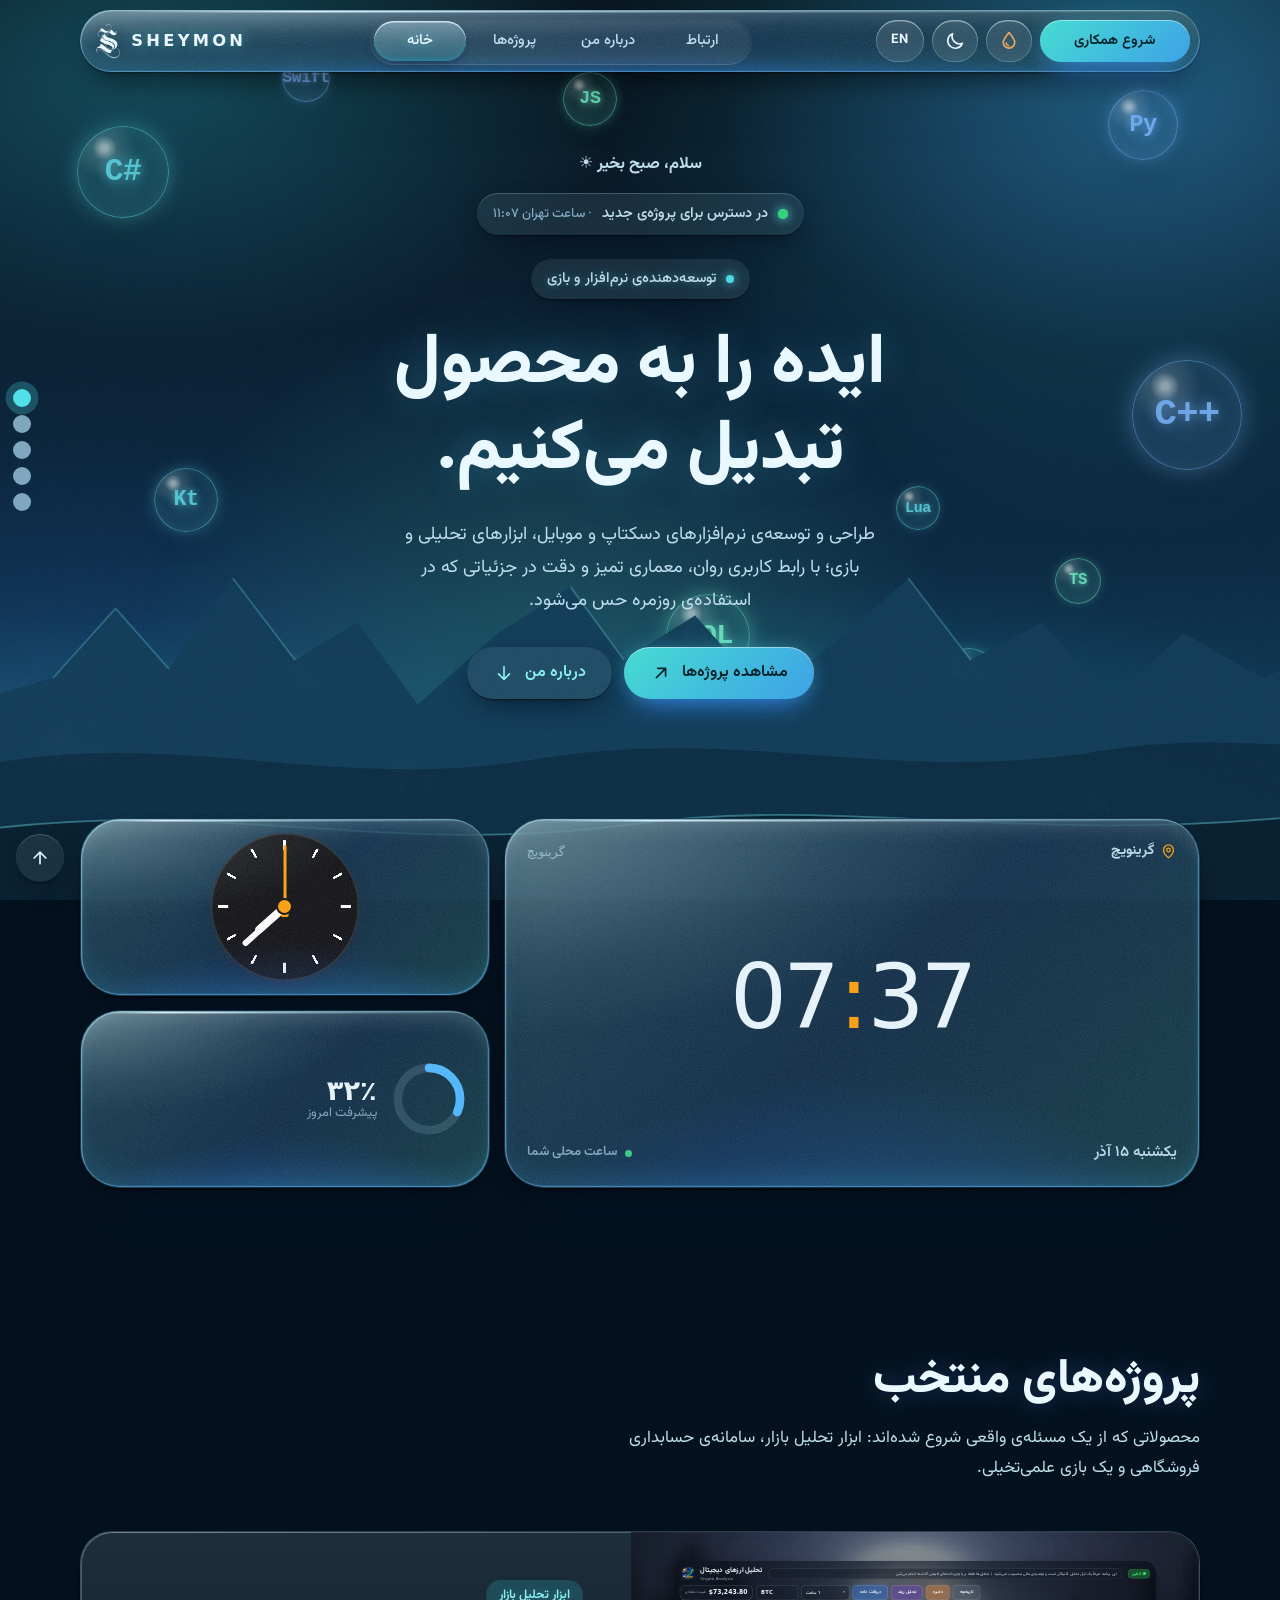
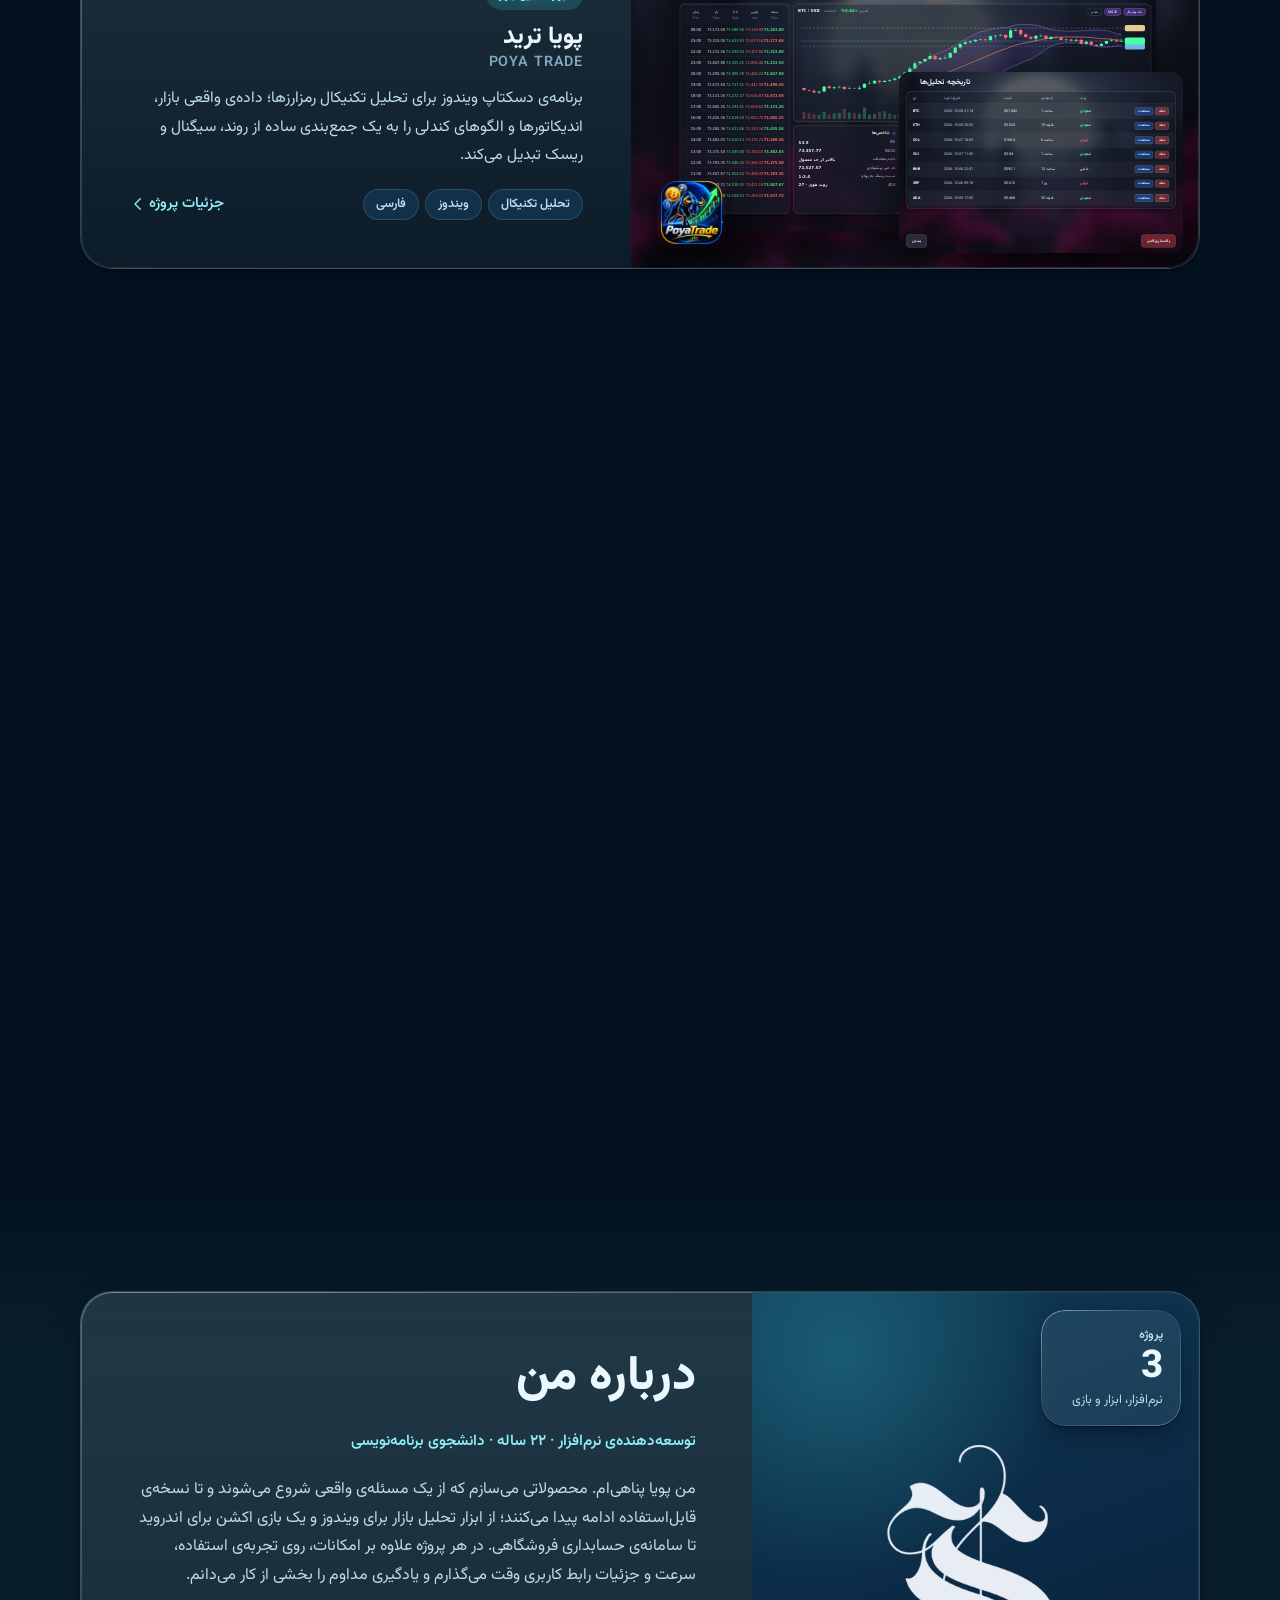
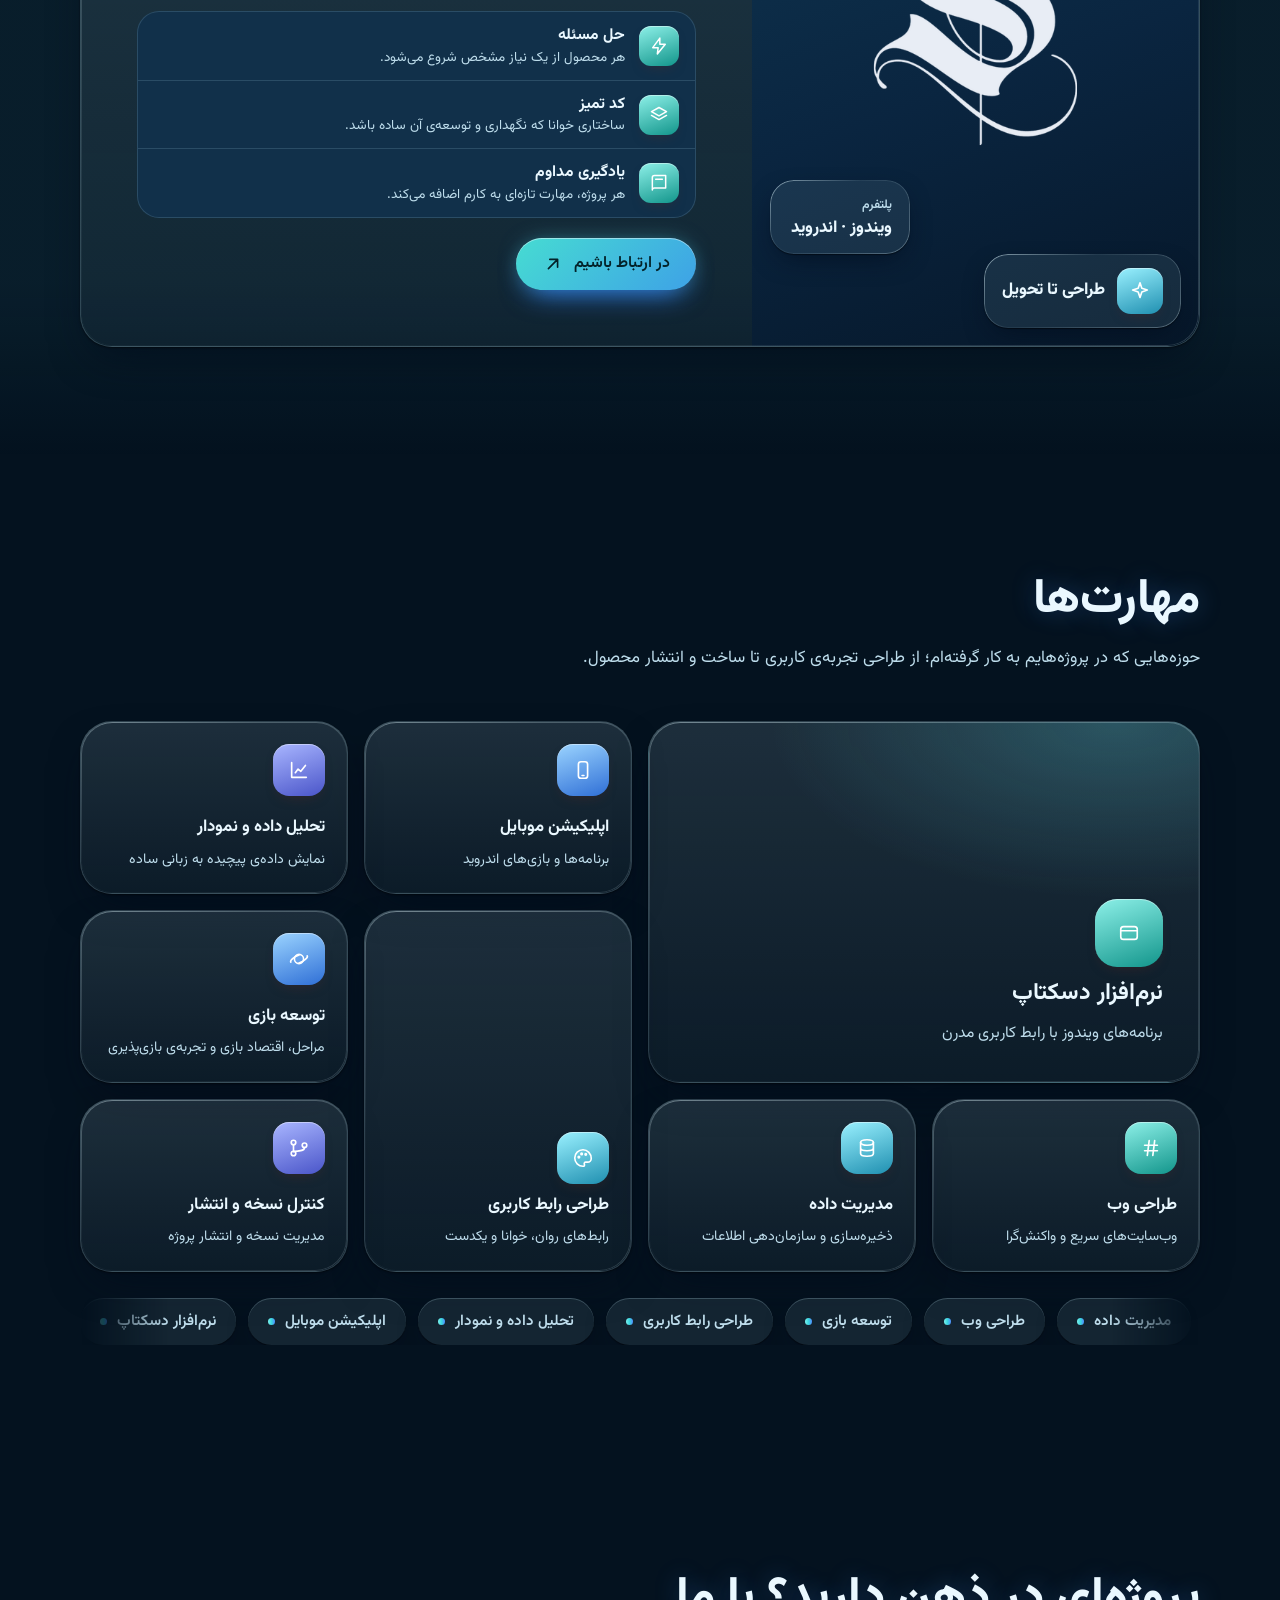
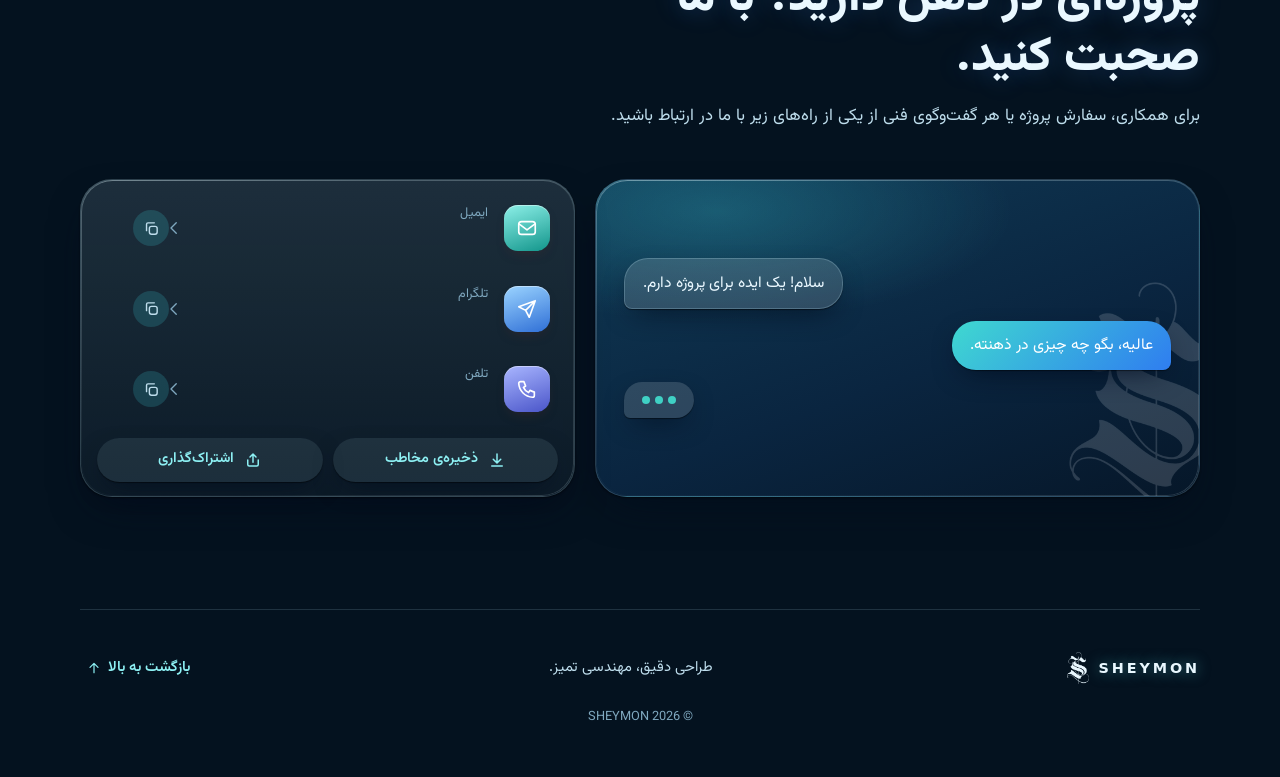
==== commit 47b8af15: "Add files via upload" ====
--- a/index.html
+++ b/index.html
@@ -4,7 +4,7 @@
 <meta charset="utf-8">
 <meta name="viewport" content="width=device-width,initial-scale=1,viewport-fit=cover">
 <meta name="color-scheme" content="light dark">
-<meta name="theme-color" content="#070B14">
+<meta name="theme-color" content="#04121F">
 <meta name="description" content="SHEYMON — نمونه‌کارهای طراحی و توسعه نرم‌افزار دسکتاپ و موبایل، ابزار تحلیل بازار و بازی: پویا ترید (POYA TRADE)، استلار ونگارد (STELLAR VANGUARD) و ترازینو. Portfolio of desktop software, analysis tools and games.">
 <meta property="og:title" content="SHEYMON — Software &amp; Game Developer">
 <meta property="og:description" content="نرم‌افزار، ابزار تحلیل بازار و بازی؛ از ایده تا محصول.">
@@ -23,7 +23,7 @@
 /* Apply the saved or system theme before first paint to avoid a flash. */
 (function(){var d=document.documentElement;d.classList.add('js');try{var t=localStorage.getItem('sheymon-theme');if(t!=='light'&&t!=='dark'){t='dark'}
 d.setAttribute('data-theme',t);
-var m=document.querySelector('meta[name=theme-color]');if(m)m.setAttribute('content',t==='dark'?'#070B14':'#DCE6FF');}catch(e){d.setAttribute('data-theme','dark')}})();
+var m=document.querySelector('meta[name=theme-color]');var sk=localStorage.getItem('sheymon-skin')==='caramel';if(sk)d.setAttribute('data-skin','caramel');if(m)m.setAttribute('content',sk?(t==='dark'?'#1A0F08':'#F8EBDA'):(t==='dark'?'#04121F':'#E3F6FB'));}catch(e){d.setAttribute('data-theme','dark')}})();
 </script>
 <link rel="preconnect" href="https://fonts.googleapis.com">
 <link rel="preconnect" href="https://fonts.gstatic.com" crossorigin>
@@ -1073,6 +1073,322 @@
 :root:not([data-theme="dark"]) .fx-spot{background:radial-gradient(closest-side,rgba(255,150,200,.16),rgba(150,130,255,.09) 46%,transparent 72%)}
 .lg{transition:translate 1.2s cubic-bezier(.2,.8,.2,1)}
 @media (hover:none){.fx-spot{display:none}}
+
+/* ---------- v31 · background stability ---------- */
+.bg{position:fixed;left:0;right:0;top:0;bottom:auto;height:100vh;height:100lvh}
+.bg-floor{transition:opacity .8s ease}
+.bg-orbs{transition:none}
+
+/* ---------- v32 · performance-first rendering ---------- */
+/* lighter frost on the always-visible bars + clock widgets (no SVG refraction any more) */
+.site-header,.tabbar{-webkit-backdrop-filter:blur(14px) saturate(170%);backdrop-filter:blur(14px) saturate(170%)}
+.wg{-webkit-backdrop-filter:blur(12px) saturate(160%);backdrop-filter:blur(12px) saturate(160%)}
+.glass,.card{-webkit-backdrop-filter:blur(12px) saturate(150%);backdrop-filter:blur(12px) saturate(150%)}
+/* touch phones / tablets: the big translucent boxes stop blurring what is behind them (that is the costly part) */
+@media (hover:none),(max-width:820px){
+  .glass,.card,.widget,.lw,.chip,.fab,.pal,.sheet-close,.wg{-webkit-backdrop-filter:none;backdrop-filter:none}
+}
+/* background motion rests while scrolling */
+.is-scrolling .lg,.is-scrolling .lg-in,.is-scrolling .blob,.is-scrolling .scene{animation-play-state:paused}
+
+/* ---------- v33 · project pictures: plain screenshots, no phone frame ---------- */
+.pic{width:100%;aspect-ratio:var(--ar,540/1170);border-radius:2.6cqw;background:var(--shot) center/cover no-repeat;
+  box-shadow:0 0 0 1px rgba(255,255,255,.16),0 2.4cqw 5cqw -1.2cqw rgba(0,0,0,.55)}
+.pic-t{--ar:520/1016}
+.cover-stellar .c-ph,.cover-tarazino .c-ph{position:absolute}
+.cover-stellar .c-c,.cover-tarazino .c-c{left:36%;top:6%;width:28%;z-index:2;transform:none}
+.cover-stellar .c-l,.cover-tarazino .c-l{left:8%;top:19%;width:24%;transform:rotate(6deg)}
+.cover-stellar .c-r,.cover-tarazino .c-r{right:8%;top:21%;width:24%;transform:rotate(-6deg)}
+.cover-tarazino{background:radial-gradient(60% 75% at 50% 25%,rgba(222,160,100,.34),transparent 70%),radial-gradient(45% 50% at 10% 95%,rgba(150,80,40,.35),transparent 70%),linear-gradient(160deg,#3d2415,#170d07)}
+.shot.img .pic{width:min(220px,56vw);border-radius:22px;box-shadow:0 0 0 1px var(--line),var(--shadow)}
+
+#sheetText{white-space:pre-line}
+
+/* =====================================================================
+   v35 · CARAMEL theme — a warm chocolate-and-caramel skin (built on the dark base).
+   Pure colour variables: it adds no extra rendering cost.
+   ===================================================================== */
+.skin-btn .ic{transition:transform .6s var(--spring),filter .4s ease}
+.skin-btn:active .ic{transform:scale(.86) rotate(-12deg)}
+.skin-btn[aria-pressed="true"]{background:rgba(233,165,91,.28);box-shadow:inset 0 0 0 1px rgba(255,200,130,.55),0 0 18px -4px rgba(255,190,112,.7)}
+.skin-btn[aria-pressed="true"] .ic{color:#FFC882;fill:rgba(255,200,130,.28);filter:drop-shadow(0 0 5px rgba(255,190,112,.8))}
+:root:not([data-skin="caramel"]) .skin-btn .ic{color:#E8A862}
+@media (max-width:359px){.header-actions{gap:6px}.header-actions .icon-btn{min-width:38px;padding-inline:9px}}
+
+:root[data-skin="caramel"][data-theme="dark"]{
+  --bg:#150C06; --bg-2:#22130B; --surface:#2B1A10; --surface-2:#392416;
+  --text:#FFF3E3; --text-2:#EAD3B6; --text-3:#B9997A;
+  --line:rgba(255,222,185,.15);
+  --accent:#E9A55B; --accent-strong:#FFCB8A; --on-accent:#2A1608; --accent-soft:rgba(233,165,91,.19); --glow:#FFBE70; --pink:#E9824A;
+  --btn-a:#F5BA73; --btn-b:#C8742F;
+  --g1a:#FFD28F; --g1b:#C9772F; --g2a:#F6AA7E; --g2b:#B4502B; --g3a:#E1B07F; --g3b:#8C5731; --g4a:#EBCB9C; --g4b:#A8743F;
+  --glass:rgba(255,224,188,.09); --glass-line:rgba(255,224,188,.22);
+  --rim-a:rgba(255,236,210,.55); --rim-b:rgba(255,236,210,.06); --rim-c:rgba(255,236,210,.32);
+  --card-bg:linear-gradient(180deg,rgba(255,224,188,.13),rgba(255,224,188,.05));
+  --card-line:rgba(255,224,188,.17); --card-hi:inset 0 1px 0 rgba(255,236,210,.22);
+  --b1:rgba(233,150,70,.28); --b2:rgba(190,100,50,.24); --b3:rgba(255,205,125,.2);
+  --sky-a:#120904; --sky-b:#2A170B; --sky-c:#4B2A14;
+  --m1:#3C2314; --m2:#2A180D; --m3:#1B0F08; --river:#FFC27A; --scene-o:.98;
+  --stage-bg:radial-gradient(60% 40% at 88% 0%,rgba(255,200,130,.35),transparent 70%),radial-gradient(70% 45% at 30% 100%,rgba(233,140,70,.4),transparent 70%),linear-gradient(180deg,#150C06 0%,#2E1A0D 55%,#5A3419 85%,#9A5E2C 100%);
+  --panel-bg:radial-gradient(70% 50% at 20% 10%,rgba(255,196,120,.24),transparent 70%),linear-gradient(160deg,#4A2C16,#2E1B0E 58%,#1A0F08);
+  --shadow:0 1px 2px rgba(0,0,0,.5),0 18px 44px -16px rgba(20,8,0,.9);
+  --shadow-s:0 1px 1px rgba(0,0,0,.45),0 10px 28px -10px rgba(20,8,0,.85);
+  --nA:255,190,112; --nB:233,140,70; --nC:255,160,110;
+  color-scheme:dark;
+}
+:root[data-skin="caramel"] .lg{--c:#EDAA62!important}
+:root[data-skin="caramel"] .lg:nth-child(even){--c:#FFD08F!important}
+:root[data-skin="caramel"] .lg:nth-child(3n){--c:#E58A4B!important}
+:root[data-skin="caramel"] .fx-spot{background:radial-gradient(closest-side,rgba(255,190,112,.13),rgba(233,140,70,.07) 46%,transparent 72%)}
+:root[data-skin="caramel"] .btn-primary{color:#2A1608}
+
+/* caramel · glass materials, rims, background glows (replaces the pink/violet tints) */
+:root[data-skin="caramel"][data-theme="dark"]{
+  --grad:linear-gradient(90deg,#FFD08F,#E9A55B 55%,#D9803A);
+  --mat:rgba(62,36,18,.46); --mat-hi:rgba(255,226,190,.3); --mat-lo:rgba(255,226,190,.06);
+  --oc1:#FFD9A6; --oc2:#C9772F; --oc3:#4A2A12;
+  --gtint:linear-gradient(135deg,rgba(255,196,128,.18),rgba(214,128,60,.12) 52%,rgba(255,170,100,.14));
+  --prism:inset 0 0 0 1px rgba(255,226,190,.22),inset 1.5px 1.5px 0 rgba(255,225,170,.3),inset -1.5px -1.5px 0 rgba(233,140,70,.32),inset 0 16px 24px -14px rgba(255,236,210,.28),inset 0 -20px 30px -16px rgba(233,140,70,.28);
+  --drop:0 1px 2px rgba(0,0,0,.45),0 18px 30px -14px rgba(0,0,0,.65),0 40px 62px -30px rgba(70,30,0,.6);
+  --bevel:inset 0 1.5px 0 rgba(255,236,210,.6),inset 0 -2px 4px rgba(255,236,210,.1),inset 1.5px 0 2px rgba(255,236,210,.26),inset -1.5px 0 3px rgba(0,0,0,.3),inset 0 12px 24px -10px rgba(255,236,210,.2),inset 0 -16px 26px -12px rgba(0,0,0,.4);
+  --lift:0 2px 3px rgba(0,0,0,.35),0 16px 26px -12px rgba(0,0,0,.6),0 38px 60px -28px rgba(40,15,0,.75);
+}
+:root[data-skin="caramel"][data-theme="dark"] .bg{background:
+  radial-gradient(60% 50% at 12% 8%,rgba(233,140,70,.3),transparent 62%),
+  radial-gradient(55% 45% at 90% 12%,rgba(255,200,125,.2),transparent 62%),
+  radial-gradient(70% 55% at 70% 100%,rgba(205,120,50,.34),transparent 64%),
+  radial-gradient(50% 40% at 6% 92%,rgba(255,170,90,.14),transparent 62%),
+  linear-gradient(180deg,var(--sky-a) 0%,var(--sky-b) 62%,var(--sky-c) 100%)}
+:root[data-skin="caramel"][data-theme="dark"] .bg-floor{background:repeating-linear-gradient(90deg,rgba(255,190,112,.17) 0 1px,transparent 1px 72px),repeating-linear-gradient(0deg,rgba(233,150,70,.15) 0 1px,transparent 1px 72px)}
+:root[data-skin="caramel"][data-theme="dark"] .site-header::after,:root[data-skin="caramel"][data-theme="dark"] .tabbar::after,:root[data-skin="caramel"][data-theme="dark"] .wg::after{
+  background:
+    radial-gradient(var(--gr,0px) circle at var(--gx,14%) var(--gy,-10%),rgba(255,236,210,.4),transparent 62%),
+    linear-gradient(90deg,transparent 4%,rgba(255,236,210,.9) 20%,rgba(255,236,210,.38) 56%,transparent 96%) 0 1px/100% 1.5px no-repeat,
+    radial-gradient(120% 100% at 0% 0%,rgba(255,236,210,.3),rgba(255,236,210,.06) 40%,transparent 58%),
+    radial-gradient(80% 100% at 50% 140%,rgba(233,140,70,.34),rgba(200,110,50,.16) 46%,transparent 70%),
+    var(--grain)}
+:root[data-skin="caramel"][data-theme="dark"] .tabbar{box-shadow:inset 0 0 0 1px rgba(255,226,190,.22),inset 0 1.5px 0 rgba(255,236,210,.36),inset 0 -10px 18px -12px rgba(233,140,70,.3),var(--drop)}
+:root[data-skin="caramel"][data-theme="dark"] .tabbar::after{background:
+    linear-gradient(90deg,transparent 14%,rgba(255,236,210,.7) 32%,rgba(255,236,210,.28) 62%,transparent 86%) 0 1.5px/100% 1.5px no-repeat,
+    radial-gradient(70% 90% at 50% -20%,rgba(255,236,210,.2),transparent 62%),
+    radial-gradient(70% 100% at 50% 150%,rgba(233,140,70,.28),transparent 70%)}
+:root[data-skin="caramel"][data-theme="dark"] .nav-ind,:root[data-skin="caramel"][data-theme="dark"] .tab-pill{box-shadow:inset 0 1.5px 0 rgba(255,236,210,.8),inset 0 -2px 4px rgba(233,140,70,.26),0 7px 14px -6px rgba(40,15,0,.55)}
+:root[data-skin="caramel"][data-theme="dark"] .tab-pill{background:linear-gradient(180deg,rgba(255,220,170,.34),rgba(233,165,91,.16))}
+:root[data-skin="caramel"][data-theme="dark"] .icon-btn{box-shadow:inset 0 0 0 1px rgba(255,226,190,.2),inset 0 1.5px 0 rgba(255,236,210,.4)}
+:root[data-skin="caramel"][data-theme="dark"] .skin-btn[aria-pressed="true"]{box-shadow:inset 0 0 0 1px rgba(255,200,130,.55),0 0 18px -4px rgba(255,190,112,.7)}
+:root[data-skin="caramel"] .btn-primary{background-image:linear-gradient(135deg,#F7C07A,#D58A3F)}
+:root[data-skin="caramel"] .avail .live{background:#F2B25E;box-shadow:0 0 10px 1px rgba(255,190,112,.75)}
+:root[data-skin="caramel"] .pill .dot{background:#F2B25E}
+:root[data-skin="caramel"][data-theme="dark"].lite{--mat:rgba(54,32,16,.9)}
+:root[data-skin="caramel"][data-theme="dark"].lite .wg{background:var(--gtint),rgba(54,32,16,.7)}
+:root[data-skin="caramel"][data-theme="dark"].lite .site-header::after,:root[data-skin="caramel"][data-theme="dark"].lite .tabbar::after,:root[data-skin="caramel"][data-theme="dark"].lite .wg::after{background:
+    linear-gradient(90deg,transparent 4%,rgba(255,236,210,.9) 20%,rgba(255,236,210,.38) 56%,transparent 96%) 0 1px/100% 1.5px no-repeat,
+    radial-gradient(120% 100% at 0% 0%,rgba(255,236,210,.26),transparent 55%),
+    radial-gradient(80% 100% at 50% 140%,rgba(233,140,70,.3),transparent 68%)}
+
+/* ===== caramel · LIGHT (latte & cream) — same skin, its own light variant ===== */
+:root[data-skin="caramel"]:not([data-theme="dark"]){
+  --bg:#F8EBDA; --bg-2:#F1DEC4; --surface:#FFF8EF; --surface-2:#FBEEDD;
+  --text:#3A2312; --text-2:#6A4A2F; --text-3:#9A7A5B;
+  --line:rgba(120,70,20,.15);
+  --accent:#B3611F; --accent-strong:#8F4A14; --on-accent:#FFFFFF; --accent-soft:rgba(190,110,40,.14); --glow:#E59A4F; --pink:#D9783A;
+  --btn-a:#F5B66E; --btn-b:#D9803A; --grad:linear-gradient(90deg,#F2A85C,#D9803A 55%,#B8602A);
+  --g1a:#FFD79A; --g1b:#D98B34; --g2a:#F7B58A; --g2b:#C26234; --g3a:#E6BE90; --g3b:#A5703C; --g4a:#F0D3A8; --g4b:#BE8A4C;
+  --glass:rgba(255,250,242,.6); --glass-line:rgba(255,255,255,.9);
+  --rim-a:rgba(255,255,255,1); --rim-b:rgba(255,255,255,.25); --rim-c:rgba(255,255,255,.8);
+  --card-bg:linear-gradient(180deg,rgba(255,252,246,.8),rgba(255,246,232,.52));
+  --card-line:rgba(255,255,255,.9); --card-hi:inset 0 1px 0 rgba(255,255,255,1);
+  --b1:rgba(240,170,90,.42); --b2:rgba(225,130,70,.32); --b3:rgba(255,205,130,.4);
+  --sky-a:#FCEFD9; --sky-b:#F6DDBA; --sky-c:#ECC595;
+  --m1:#EBCFA8; --m2:#DDB988; --m3:#CDA172; --river:#FFFFFF; --scene-o:.95;
+  --stage-bg:radial-gradient(55% 38% at 82% 6%,rgba(255,255,255,.55),transparent 70%),radial-gradient(60% 40% at 20% 100%,rgba(255,214,160,.6),transparent 70%),linear-gradient(180deg,#E9A25E 0%,#D98B4C 44%,#B5693A 78%,#8A4B26 100%);
+  --panel-bg:radial-gradient(70% 50% at 20% 10%,rgba(255,255,255,.7),transparent 70%),linear-gradient(160deg,#FBE6C8,#F3D2A4 55%,#E7BC86);
+  --shadow:0 1px 2px rgba(110,60,15,.08),0 18px 40px -16px rgba(150,85,25,.34);
+  --shadow-s:0 1px 1px rgba(110,60,15,.06),0 8px 24px -10px rgba(150,85,25,.28);
+  --mat:rgba(255,248,238,.5); --mat-hi:rgba(255,255,255,.8); --mat-lo:rgba(255,255,255,.16);
+  --oc1:#FFD9A6; --oc2:#E59A4F; --oc3:#9A5A22;
+  --gtint:linear-gradient(135deg,rgba(255,206,140,.22),rgba(230,150,80,.12) 52%,rgba(255,225,170,.2));
+  --prism:inset 0 0 0 1px rgba(255,255,255,.7),inset 1.5px 1.5px 0 rgba(255,236,200,.5),inset -1.5px -1.5px 0 rgba(225,140,70,.34),inset 0 16px 24px -14px rgba(255,255,255,.9),inset 0 -20px 30px -16px rgba(225,140,70,.3);
+  --drop:0 1px 2px rgba(120,60,15,.18),0 18px 30px -14px rgba(150,80,20,.4),0 40px 62px -30px rgba(120,60,10,.4);
+  --bevel:inset 0 1.5px 0 rgba(255,255,255,.95),inset 0 -2px 4px rgba(255,255,255,.35),inset 1.5px 0 2px rgba(255,255,255,.55),inset -1.5px 0 3px rgba(190,110,50,.2),inset 0 12px 24px -10px rgba(255,255,255,.7),inset 0 -16px 26px -12px rgba(210,130,60,.28);
+  --lift:0 2px 3px rgba(140,70,20,.14),0 16px 24px -12px rgba(160,85,25,.4),0 36px 56px -28px rgba(130,70,20,.4);
+  --nA:230,150,70; --nB:200,120,50; --nC:240,170,100;
+  color-scheme:light;
+}
+:root[data-skin="caramel"]:not([data-theme="dark"]) .bg{background:
+  radial-gradient(60% 50% at 12% 8%,rgba(240,160,80,.34),transparent 62%),
+  radial-gradient(55% 45% at 90% 12%,rgba(255,205,130,.34),transparent 62%),
+  radial-gradient(70% 55% at 70% 100%,rgba(225,140,70,.34),transparent 64%),
+  radial-gradient(50% 40% at 6% 92%,rgba(255,225,170,.3),transparent 62%),
+  linear-gradient(180deg,var(--sky-a) 0%,var(--sky-b) 62%,var(--sky-c) 100%)}
+:root[data-skin="caramel"]:not([data-theme="dark"]) .bg-floor{background:repeating-linear-gradient(90deg,rgba(190,110,40,.17) 0 1px,transparent 1px 72px),repeating-linear-gradient(0deg,rgba(190,110,40,.15) 0 1px,transparent 1px 72px)}
+:root[data-skin="caramel"]:not([data-theme="dark"]) .tabbar{box-shadow:inset 0 0 0 1px rgba(255,255,255,.75),inset 0 1.5px 0 rgba(255,255,255,.95),inset 0 -10px 18px -12px rgba(225,140,70,.3),var(--drop)}
+:root[data-skin="caramel"]:not([data-theme="dark"]) .tabbar::after{background:
+    linear-gradient(90deg,transparent 14%,rgba(255,255,255,.9) 32%,rgba(255,255,255,.4) 62%,transparent 86%) 0 1.5px/100% 1.5px no-repeat,
+    radial-gradient(70% 90% at 50% -20%,rgba(255,255,255,.35),transparent 62%),
+    radial-gradient(70% 100% at 50% 150%,rgba(225,140,70,.26),transparent 70%)}
+:root[data-skin="caramel"]:not([data-theme="dark"]) .nav-ind,:root[data-skin="caramel"]:not([data-theme="dark"]) .tab-pill{background:linear-gradient(180deg,rgba(255,255,255,.95),rgba(255,230,200,.75));box-shadow:inset 0 1.5px 0 rgba(255,255,255,.9),inset 0 -2px 4px rgba(225,140,70,.22),0 7px 14px -6px rgba(140,75,20,.4)}
+:root[data-skin="caramel"]:not([data-theme="dark"]) .main-nav{background:rgba(255,255,255,.4);box-shadow:inset 0 2px 5px rgba(140,80,30,.14),inset 0 -1px 0 rgba(255,255,255,.7)}
+:root[data-skin="caramel"]:not([data-theme="dark"]) .icon-btn{background:rgba(255,255,255,.5);box-shadow:inset 0 0 0 1px rgba(255,255,255,.8),inset 0 -2px 4px rgba(225,140,70,.18)}
+:root[data-skin="caramel"]:not([data-theme="dark"]) .skin-btn[aria-pressed="true"]{background:rgba(217,128,58,.22);box-shadow:inset 0 0 0 1px rgba(190,110,40,.5),0 0 16px -4px rgba(217,128,58,.55)}
+:root[data-skin="caramel"]:not([data-theme="dark"]) .skin-btn[aria-pressed="true"] .ic{color:#B3611F;fill:rgba(217,128,58,.25);filter:drop-shadow(0 0 4px rgba(217,128,58,.6))}
+:root[data-skin="caramel"]:not([data-theme="dark"]) .lg b{color:color-mix(in srgb,var(--c) 55%,#3A2010);text-shadow:0 0 calc(var(--s)*.1) color-mix(in srgb,var(--c) 30%,transparent)}
+:root[data-skin="caramel"]:not([data-theme="dark"]) .avail .live,:root[data-skin="caramel"]:not([data-theme="dark"]) .pill .dot{background:#E39A4C;box-shadow:0 0 10px 1px rgba(227,154,76,.6)}
+:root[data-skin="caramel"]:not([data-theme="dark"]).lite{--mat:rgba(255,246,234,.94)}
+:root[data-skin="caramel"]:not([data-theme="dark"]).lite .wg{background:var(--gtint),rgba(255,246,234,.82)}
+
+
+/* =====================================================================
+   v37 · OCEAN — the new default look (deep-sea dark · pale-lagoon light).
+   Caramel stays available through the drop button. Colours only: no extra rendering cost.
+   ===================================================================== */
+:root:not([data-skin])[data-theme="dark"]{
+  --bg:#04121F; --bg-2:#071C2E; --surface:#0B2236; --surface-2:#11304A;
+  --text:#EAF8FF; --text-2:#BEDDEC; --text-3:#7FA8BF;
+  --line:rgba(190,235,255,.15);
+  --accent:#3CD6E0; --accent-strong:#8DF0F3; --on-accent:#032229; --accent-soft:rgba(60,214,224,.18); --glow:#4FE0EA; --pink:#4DB8FF;
+  --btn-a:#3FD9D0; --btn-b:#2F7DF0; --grad:linear-gradient(90deg,#7CF2EE,#3CD6E0 50%,#4F8CFF);
+  --g1a:#8DF0E8; --g1b:#12958B; --g2a:#9BD4FF; --g2b:#2F6FD6; --g3a:#A9B6FF; --g3b:#4A55C9; --g4a:#9AF1FF; --g4b:#1F8FB0;
+  --glass:rgba(200,240,255,.085); --glass-line:rgba(200,240,255,.22);
+  --rim-a:rgba(225,248,255,.55); --rim-b:rgba(225,248,255,.06); --rim-c:rgba(225,248,255,.32);
+  --card-bg:linear-gradient(180deg,rgba(200,240,255,.13),rgba(200,240,255,.045));
+  --card-line:rgba(200,240,255,.17); --card-hi:inset 0 1px 0 rgba(225,248,255,.22);
+  --b1:rgba(40,200,225,.28); --b2:rgba(45,120,245,.26); --b3:rgba(90,235,205,.2);
+  --sky-a:#030E18; --sky-b:#082640; --sky-c:#0D4A68;
+  --m1:#0F3B57; --m2:#0A2B42; --m3:#061C2C; --river:#6FE6F2; --scene-o:.98;
+  --stage-bg:radial-gradient(60% 40% at 88% 0%,rgba(90,200,255,.38),transparent 70%),radial-gradient(70% 45% at 30% 100%,rgba(40,210,215,.4),transparent 70%),linear-gradient(180deg,#04121F 0%,#0A2C48 55%,#0E4F6E 85%,#1E8CA0 100%);
+  --panel-bg:radial-gradient(70% 50% at 20% 10%,rgba(60,214,224,.24),transparent 70%),linear-gradient(160deg,#103A55,#0A2540 58%,#061729);
+  --shadow:0 1px 2px rgba(0,0,0,.5),0 18px 44px -16px rgba(0,12,28,.9);
+  --shadow-s:0 1px 1px rgba(0,0,0,.45),0 10px 28px -10px rgba(0,12,28,.85);
+  --mat:rgba(10,40,64,.5); --mat-hi:rgba(210,245,255,.3); --mat-lo:rgba(210,245,255,.06);
+  --oc1:#B5F3F7; --oc2:#2FB6D6; --oc3:#0D4A68;
+  --gtint:linear-gradient(135deg,rgba(120,225,245,.18),rgba(60,140,235,.12) 52%,rgba(90,230,205,.14));
+  --prism:inset 0 0 0 1px rgba(210,245,255,.22),inset 1.5px 1.5px 0 rgba(150,235,255,.3),inset -1.5px -1.5px 0 rgba(60,150,240,.32),inset 0 16px 24px -14px rgba(225,248,255,.28),inset 0 -20px 30px -16px rgba(40,170,225,.28);
+  --drop:0 1px 2px rgba(0,0,0,.45),0 18px 30px -14px rgba(0,0,0,.65),0 40px 62px -30px rgba(0,30,60,.65);
+  --bevel:inset 0 1.5px 0 rgba(225,248,255,.6),inset 0 -2px 4px rgba(225,248,255,.1),inset 1.5px 0 2px rgba(225,248,255,.26),inset -1.5px 0 3px rgba(0,0,0,.3),inset 0 12px 24px -10px rgba(225,248,255,.2),inset 0 -16px 26px -12px rgba(0,0,0,.4);
+  --lift:0 2px 3px rgba(0,0,0,.35),0 16px 26px -12px rgba(0,0,0,.6),0 38px 60px -28px rgba(0,25,50,.8);
+  --nA:95,224,235; --nB:80,150,255; --nC:90,230,200;
+  color-scheme:dark;
+}
+:root:not([data-skin]):not([data-theme="dark"]){
+  --bg:#E3F6FB; --bg-2:#D2EEF6; --surface:#F7FDFF; --surface-2:#E8F7FC;
+  --text:#0B2538; --text-2:#35566B; --text-3:#6A8CA1;
+  --line:rgba(20,90,130,.15);
+  --accent:#0A7F94; --accent-strong:#075F73; --on-accent:#FFFFFF; --accent-soft:rgba(10,127,148,.13); --glow:#2FC4D6; --pink:#2F8FE0;
+  --btn-a:#35D0CC; --btn-b:#3A86F0; --grad:linear-gradient(90deg,#35D0CC,#3A86F0 55%,#5C6CF0);
+  --g1a:#8DF0E8; --g1b:#12958B; --g2a:#A6D6FF; --g2b:#2F6FD6; --g3a:#B3BEFF; --g3b:#4A55C9; --g4a:#A4F1FF; --g4b:#1F8FB0;
+  --glass:rgba(255,255,255,.58); --glass-line:rgba(255,255,255,.92);
+  --rim-a:rgba(255,255,255,1); --rim-b:rgba(255,255,255,.25); --rim-c:rgba(255,255,255,.8);
+  --card-bg:linear-gradient(180deg,rgba(255,255,255,.8),rgba(240,251,255,.5));
+  --card-line:rgba(255,255,255,.92); --card-hi:inset 0 1px 0 rgba(255,255,255,1);
+  --b1:rgba(70,200,225,.4); --b2:rgba(80,140,245,.34); --b3:rgba(120,235,210,.36);
+  --sky-a:#E4F8FD; --sky-b:#CDEFF8; --sky-c:#B4E3F2;
+  --m1:#BFE6F2; --m2:#A8D8EA; --m3:#8FC8E0; --river:#FFFFFF; --scene-o:.95;
+  --stage-bg:radial-gradient(55% 38% at 82% 6%,rgba(255,255,255,.55),transparent 70%),radial-gradient(60% 40% at 20% 100%,rgba(190,245,240,.6),transparent 70%),linear-gradient(180deg,#5BC8E8 0%,#3FA2DA 44%,#2D78C4 78%,#1F55A0 100%);
+  --panel-bg:radial-gradient(70% 50% at 20% 10%,rgba(255,255,255,.7),transparent 70%),linear-gradient(160deg,#D7F3FB,#BFE6F6 55%,#A8D8F0);
+  --shadow:0 1px 2px rgba(20,80,120,.08),0 18px 40px -16px rgba(30,110,170,.32);
+  --shadow-s:0 1px 1px rgba(20,80,120,.06),0 8px 24px -10px rgba(30,110,170,.26);
+  --mat:rgba(244,252,255,.5); --mat-hi:rgba(255,255,255,.8); --mat-lo:rgba(255,255,255,.16);
+  --oc1:#C4F4F8; --oc2:#3FB8DA; --oc3:#0F5E86;
+  --gtint:linear-gradient(135deg,rgba(150,235,250,.22),rgba(100,170,250,.12) 52%,rgba(150,240,225,.2));
+  --prism:inset 0 0 0 1px rgba(255,255,255,.72),inset 1.5px 1.5px 0 rgba(200,245,255,.55),inset -1.5px -1.5px 0 rgba(60,160,230,.32),inset 0 16px 24px -14px rgba(255,255,255,.9),inset 0 -20px 30px -16px rgba(50,160,225,.26);
+  --drop:0 1px 2px rgba(20,80,120,.16),0 18px 30px -14px rgba(30,110,170,.38),0 40px 62px -30px rgba(20,90,150,.38);
+  --bevel:inset 0 1.5px 0 rgba(255,255,255,.95),inset 0 -2px 4px rgba(255,255,255,.35),inset 1.5px 0 2px rgba(255,255,255,.55),inset -1.5px 0 3px rgba(60,150,200,.2),inset 0 12px 24px -10px rgba(255,255,255,.7),inset 0 -16px 26px -12px rgba(60,160,215,.26);
+  --lift:0 2px 3px rgba(30,100,150,.14),0 16px 24px -12px rgba(40,130,190,.38),0 36px 56px -28px rgba(30,100,170,.38);
+  --nA:20,160,185; --nB:60,120,230; --nC:50,190,170;
+  color-scheme:light;
+}
+/* ocean · backgrounds + glass details (replaces the old pink/violet tints) */
+:root:not([data-skin])[data-theme="dark"] .bg{background:
+  radial-gradient(60% 50% at 12% 8%,rgba(40,200,225,.3),transparent 62%),
+  radial-gradient(55% 45% at 90% 12%,rgba(70,140,255,.28),transparent 62%),
+  radial-gradient(70% 55% at 70% 100%,rgba(30,170,200,.34),transparent 64%),
+  radial-gradient(50% 40% at 6% 92%,rgba(90,235,205,.16),transparent 62%),
+  linear-gradient(180deg,var(--sky-a) 0%,var(--sky-b) 62%,var(--sky-c) 100%)}
+:root:not([data-skin]):not([data-theme="dark"]) .bg{background:
+  radial-gradient(60% 50% at 12% 8%,rgba(70,200,230,.34),transparent 62%),
+  radial-gradient(55% 45% at 90% 12%,rgba(110,160,255,.28),transparent 62%),
+  radial-gradient(70% 55% at 70% 100%,rgba(90,215,225,.34),transparent 64%),
+  radial-gradient(50% 40% at 6% 92%,rgba(170,245,235,.3),transparent 62%),
+  linear-gradient(180deg,var(--sky-a) 0%,var(--sky-b) 62%,var(--sky-c) 100%)}
+:root:not([data-skin])[data-theme="dark"] .bg-floor{background:repeating-linear-gradient(90deg,rgba(100,225,240,.17) 0 1px,transparent 1px 72px),repeating-linear-gradient(0deg,rgba(80,170,250,.15) 0 1px,transparent 1px 72px)}
+:root:not([data-skin]):not([data-theme="dark"]) .bg-floor{background:repeating-linear-gradient(90deg,rgba(30,140,190,.16) 0 1px,transparent 1px 72px),repeating-linear-gradient(0deg,rgba(30,140,190,.14) 0 1px,transparent 1px 72px)}
+:root:not([data-skin])[data-theme="dark"] .site-header::after,:root:not([data-skin])[data-theme="dark"] .tabbar::after,:root:not([data-skin])[data-theme="dark"] .wg::after{
+  background:
+    radial-gradient(var(--gr,0px) circle at var(--gx,14%) var(--gy,-10%),rgba(225,248,255,.4),transparent 62%),
+    linear-gradient(90deg,transparent 4%,rgba(225,248,255,.9) 20%,rgba(225,248,255,.38) 56%,transparent 96%) 0 1px/100% 1.5px no-repeat,
+    radial-gradient(120% 100% at 0% 0%,rgba(225,248,255,.3),rgba(225,248,255,.06) 40%,transparent 58%),
+    radial-gradient(80% 100% at 50% 140%,rgba(40,190,225,.34),rgba(50,120,235,.16) 46%,transparent 70%),
+    var(--grain)}
+:root:not([data-skin]):not([data-theme="dark"]) .site-header::after,:root:not([data-skin]):not([data-theme="dark"]) .tabbar::after,:root:not([data-skin]):not([data-theme="dark"]) .wg::after{
+  background:
+    radial-gradient(var(--gr,0px) circle at var(--gx,14%) var(--gy,-10%),rgba(255,255,255,.7),transparent 62%),
+    linear-gradient(90deg,transparent 4%,rgba(255,255,255,.95) 20%,rgba(255,255,255,.45) 56%,transparent 96%) 0 1px/100% 1.5px no-repeat,
+    radial-gradient(120% 100% at 0% 0%,rgba(255,255,255,.5),rgba(255,255,255,.1) 40%,transparent 58%),
+    radial-gradient(80% 100% at 50% 140%,rgba(60,190,225,.3),rgba(80,140,240,.14) 46%,transparent 70%),
+    var(--grain)}
+:root:not([data-skin])[data-theme="dark"] .tabbar{box-shadow:inset 0 0 0 1px rgba(210,245,255,.22),inset 0 1.5px 0 rgba(225,248,255,.36),inset 0 -10px 18px -12px rgba(40,190,225,.3),var(--drop)}
+:root:not([data-skin]):not([data-theme="dark"]) .tabbar{box-shadow:inset 0 0 0 1px rgba(255,255,255,.78),inset 0 1.5px 0 rgba(255,255,255,.95),inset 0 -10px 18px -12px rgba(60,170,225,.3),var(--drop)}
+:root:not([data-skin])[data-theme="dark"] .tabbar::after{background:
+    linear-gradient(90deg,transparent 14%,rgba(225,248,255,.7) 32%,rgba(225,248,255,.28) 62%,transparent 86%) 0 1.5px/100% 1.5px no-repeat,
+    radial-gradient(70% 90% at 50% -20%,rgba(225,248,255,.2),transparent 62%),
+    radial-gradient(70% 100% at 50% 150%,rgba(40,190,225,.28),transparent 70%)}
+:root:not([data-skin]):not([data-theme="dark"]) .tabbar::after{background:
+    linear-gradient(90deg,transparent 14%,rgba(255,255,255,.9) 32%,rgba(255,255,255,.4) 62%,transparent 86%) 0 1.5px/100% 1.5px no-repeat,
+    radial-gradient(70% 90% at 50% -20%,rgba(255,255,255,.35),transparent 62%),
+    radial-gradient(70% 100% at 50% 150%,rgba(60,180,225,.26),transparent 70%)}
+:root:not([data-skin])[data-theme="dark"] .nav-ind,:root:not([data-skin])[data-theme="dark"] .tab-pill{background:linear-gradient(180deg,rgba(210,245,255,.34),rgba(60,214,224,.16));box-shadow:inset 0 1.5px 0 rgba(225,248,255,.8),inset 0 -2px 4px rgba(40,190,225,.26),0 7px 14px -6px rgba(0,20,45,.55)}
+:root:not([data-skin]):not([data-theme="dark"]) .nav-ind,:root:not([data-skin]):not([data-theme="dark"]) .tab-pill{background:linear-gradient(180deg,rgba(255,255,255,.95),rgba(205,242,250,.75));box-shadow:inset 0 1.5px 0 rgba(255,255,255,.9),inset 0 -2px 4px rgba(60,170,225,.22),0 7px 14px -6px rgba(30,100,150,.4)}
+:root:not([data-skin]):not([data-theme="dark"]) .main-nav{background:rgba(255,255,255,.4);box-shadow:inset 0 2px 5px rgba(30,100,150,.14),inset 0 -1px 0 rgba(255,255,255,.7)}
+:root:not([data-skin])[data-theme="dark"] .icon-btn{box-shadow:inset 0 0 0 1px rgba(210,245,255,.2),inset 0 1.5px 0 rgba(225,248,255,.4)}
+:root:not([data-skin]):not([data-theme="dark"]) .icon-btn{background:rgba(255,255,255,.5);box-shadow:inset 0 0 0 1px rgba(255,255,255,.8),inset 0 -2px 4px rgba(60,170,225,.18)}
+:root:not([data-skin]) .btn-primary{background-image:linear-gradient(135deg,#46DCD2,#3A86F0);color:#032229}
+:root:not([data-skin]):not([data-theme="dark"]) .btn-primary{color:#062B33}
+:root:not([data-skin]) .pill .dot{background:#4FD8E4;box-shadow:0 0 10px 1px rgba(79,216,228,.7)}
+:root:not([data-skin]) .fx-spot{background:radial-gradient(closest-side,rgba(80,215,235,.13),rgba(70,140,255,.07) 46%,transparent 72%)}
+:root:not([data-skin]) .lg{--c:#5CD9E6!important}
+:root:not([data-skin]) .lg:nth-child(even){--c:#79B6FF!important}
+:root:not([data-skin]) .lg:nth-child(3n){--c:#6FF0C8!important}
+:root:not([data-skin]):not([data-theme="dark"]) .lg b{color:color-mix(in srgb,var(--c) 58%,#082A3C);text-shadow:0 0 calc(var(--s)*.1) color-mix(in srgb,var(--c) 30%,transparent)}
+:root:not([data-skin])[data-theme="dark"].lite{--mat:rgba(8,34,54,.92)}
+:root:not([data-skin])[data-theme="dark"].lite .wg{background:var(--gtint),rgba(8,34,54,.7)}
+:root:not([data-skin]):not([data-theme="dark"]).lite{--mat:rgba(240,251,255,.94)}
+:root:not([data-skin]):not([data-theme="dark"]).lite .wg{background:var(--gtint),rgba(240,251,255,.82)}
+
+
+/* =====================================================================
+   v37 · Pinterest-style bento + iOS depth — static depth only (no extra live blur)
+   ===================================================================== */
+/* skills: bento tiles of different sizes */
+.tool-grid{grid-auto-flow:dense;grid-auto-rows:minmax(150px,auto)}
+.tool-grid>.tool:nth-child(1){grid-column:span 2;grid-row:span 2;align-content:end;padding:clamp(24px,3vw,36px);
+  background-image:radial-gradient(90% 70% at 85% 0%,rgba(var(--nA),.22),transparent 70%),var(--card-bg)}
+.tool-grid>.tool:nth-child(1) .sq{width:68px;height:68px;border-radius:22px;margin-bottom:auto}
+.tool-grid>.tool:nth-child(1) b{font-size:1.45rem}
+.tool-grid>.tool:nth-child(1) small{font-size:.98rem;max-width:36ch}
+.tool-grid>.tool:nth-child(4){grid-row:span 2;align-content:end}
+.tool-grid>.tool:nth-child(4) .sq{margin-bottom:auto}
+@media (max-width:980px){
+  .tool-grid>.tool:nth-child(1){grid-column:span 2;grid-row:span 1}
+  .tool-grid>.tool:nth-child(1) .sq{width:56px;height:56px;margin-bottom:10px}
+  .tool-grid>.tool:nth-child(1) b{font-size:1.2rem}
+}
+/* projects: staggered masonry feel on larger screens */
+@media (min-width:821px){
+  .project-grid{align-items:start}
+  .project-grid>.project:nth-child(3){margin-top:44px}
+}
+/* iOS-like press depth (transform only) */
+.project,.tool{transition:transform .45s var(--spring),box-shadow .35s ease}
+.project:active,.tool:active{transform:scale(.982)}
+@media (hover:hover){.project:hover{transform:translateY(-4px)}}
+
+/* =====================================================================
+   v37 · smoothness kit
+   ===================================================================== */
+a,button,[role="button"],.card,.tab,.icon-btn,.tool,.project{touch-action:manipulation}
+.bg{contain:layout paint}
+.off,.off *,.off *::before,.off *::after,.hid *,.hid *::before,.hid *::after{animation-play-state:paused!important}
 </style>
 <script type="application/ld+json">{"@context":"https://schema.org","@type":"WebSite","name":"SHEYMON","alternateName":"SHEYMON Portfolio","inLanguage":["fa","en"],"description":"Portfolio of desktop software, analytical tools and games: POYA TRADE, STELLAR VANGUARD and Tarazino."}</script>
 </head>
@@ -1091,6 +1407,7 @@
 <symbol id="i-user" viewBox="0 0 24 24"><circle cx="12" cy="8" r="4"/><path d="M4 20c0-3.9 3.6-6 8-6s8 2.1 8 6"/></symbol>
 <symbol id="i-chat" viewBox="0 0 24 24"><path d="M5 4.5h14a2 2 0 0 1 2 2v9a2 2 0 0 1-2 2h-8l-5 3.5v-3.5H5a2 2 0 0 1-2-2v-9a2 2 0 0 1 2-2z"/></symbol>
 <symbol id="i-sun" viewBox="0 0 24 24"><circle cx="12" cy="12" r="4"/><path d="M12 2.5v2.2M12 19.3v2.2M2.5 12h2.2M19.3 12h2.2M5.3 5.3l1.6 1.6M17.1 17.1l1.6 1.6M18.7 5.3l-1.6 1.6M6.9 17.1l-1.6 1.6"/></symbol>
+<symbol id="i-caramel" viewBox="0 0 24 24"><path d="M12 2.8c3.5 4.2 6.2 7.2 6.2 10.7a6.2 6.2 0 0 1-12.4 0C5.8 10 8.5 7 12 2.8z"/><path d="M9 14.2a3.2 3.2 0 0 0 2.4 3"/></symbol>
 <symbol id="i-moon" viewBox="0 0 24 24"><path d="M20 14.6A8.2 8.2 0 0 1 9.4 4a8.2 8.2 0 1 0 10.6 10.6z"/></symbol>
 <symbol id="i-chev" viewBox="0 0 24 24"><path d="m9 5 7 7-7 7"/></symbol>
 <symbol id="i-arrow" viewBox="0 0 24 24"><path d="M7 17 17 7M8.5 7H17v8.5"/></symbol>
@@ -1142,6 +1459,7 @@
       <svg class="ic ic-sun" aria-hidden="true"><use href="#i-sun"/></svg>
       <svg class="ic ic-moon" aria-hidden="true"><use href="#i-moon"/></svg>
     </button>
+    <button class="icon-btn skin-btn" id="skin" type="button" aria-pressed="false" aria-label="تم کاراملی"><svg class="ic" aria-hidden="true"><use href="#i-caramel"/></svg></button>
     <a class="btn btn-primary btn-sm header-cta" href="#contact"><span data-fa="شروع همکاری" data-en="Let's talk">شروع همکاری</span></a>
   </div>
 </header>
@@ -1203,8 +1521,8 @@
       <div class="project-body">
         <span class="tag tag-accent" data-fa="حسابداری و انبار" data-en="Accounting & inventory">حسابداری و انبار</span>
         <h3 class="pname"><span class="n1" data-fa="ترازینو" data-en="Tarazino">ترازینو</span><span class="n2" data-fa="Tarazino" data-en="ترازینو" dir="auto">Tarazino</span></h3>
-        <p data-fa="سامانه‌ی حسابداری فروشگاهی برای ثبت خرید و فروش و مدیریت کالاها، اشخاص و موجودی انبار؛ طراحی‌شده حول نظم اطلاعات و گردش کار روزانه‌ی فروشگاه." data-en="A retail accounting system for sales, purchases, products, contacts and stock — designed around orderly records and the daily workflow of a shop.">سامانه‌ی حسابداری فروشگاهی برای ثبت خرید و فروش و مدیریت کالاها، اشخاص و موجودی انبار؛ طراحی‌شده حول نظم اطلاعات و گردش کار روزانه‌ی فروشگاه.</p>
-        <div class="project-foot"><div class="tags"><span class="tag" data-fa="حسابداری" data-en="Accounting">حسابداری</span><span class="tag" data-fa="انبار" data-en="Inventory">انبار</span><span class="tag" data-fa="فروشگاه" data-en="Retail">فروشگاه</span></div><span class="more"><span data-fa="جزئیات پروژه" data-en="Project details">جزئیات پروژه</span><svg class="ic chev" aria-hidden="true"><use href="#i-chev"/></svg></span></div>
+        <p data-fa="سامانه‌ی حسابداری و انبارداری فروشگاهی: فاکتور فروش و خرید، کالاها و موجودی، اشخاص و چک‌ها، به‌همراه نمایش سود و زیان؛ همه در یک برنامه‌ی منظم و روان." data-en="A retail accounting and inventory system: sales and purchase invoices, products and stock, contacts and cheques — with profit and loss shown right in the app.">سامانه‌ی حسابداری و انبارداری فروشگاهی: فاکتور فروش و خرید، کالاها و موجودی، اشخاص و چک‌ها، به‌همراه نمایش سود و زیان؛ همه در یک برنامه‌ی منظم و روان.</p>
+        <div class="project-foot"><div class="tags"><span class="tag" data-fa="حسابداری" data-en="Accounting">حسابداری</span><span class="tag" data-fa="انبار" data-en="Inventory">انبار</span><span class="tag" data-fa="سود و زیان" data-en="Profit & loss">سود و زیان</span></div><span class="more"><span data-fa="جزئیات پروژه" data-en="Project details">جزئیات پروژه</span><svg class="ic chev" aria-hidden="true"><use href="#i-chev"/></svg></span></div>
       </div>
     </article>
   </div>
@@ -1355,8 +1673,8 @@
  <div class="t-status"><span>تایم‌فریم: 15 دقیقه</span><b>● آماده · اتصال برقرار است</b></div>
 </div></div></template><template id="tpl-t-hist"><div class="tapp t-hist"><div class="t-bg"></div><div class="t-shade"></div><div class="t-hw"><h1>تاریخچه تحلیل‌ها</h1>
 <div class="t-card" style="padding:6px 6px 10px"><div class="t-ht"><span>ارز</span><span>تاریخ ذخیره</span><span>قیمت</span><span>تایم‌فریم</span><span>روند</span><span></span></div><div class="t-hr"><b>BTC</b><span style="color:#C9D4E3">2026-10-08  21:14</span><span>$67,842</span><span>1 ساعت</span><b style="color:#4BFFA3">صعودی</b><span style="display:flex;gap:6px;justify-content:flex-end"><span class="t-sm" style="background:rgba(31,111,235,.4)">مشاهده</span><span class="t-sm" style="background:rgba(229,72,77,.4)">حذف</span></span></div><div class="t-hr"><b>ETH</b><span style="color:#C9D4E3">2026-10-08  20:52</span><span>$3,524</span><span>15 دقیقه</span><b style="color:#4BFFA3">صعودی</b><span style="display:flex;gap:6px;justify-content:flex-end"><span class="t-sm" style="background:rgba(31,111,235,.4)">مشاهده</span><span class="t-sm" style="background:rgba(229,72,77,.4)">حذف</span></span></div><div class="t-hr"><b>SOL</b><span style="color:#C9D4E3">2026-10-07  18:03</span><span>$168.4</span><span>6 ساعت</span><b style="color:#FF6B6B">نزولی</b><span style="display:flex;gap:6px;justify-content:flex-end"><span class="t-sm" style="background:rgba(31,111,235,.4)">مشاهده</span><span class="t-sm" style="background:rgba(229,72,77,.4)">حذف</span></span></div><div class="t-hr"><b>SUI</b><span style="color:#C9D4E3">2026-10-07  11:30</span><span>$3.84</span><span>1 ساعت</span><b style="color:#4BFFA3">صعودی</b><span style="display:flex;gap:6px;justify-content:flex-end"><span class="t-sm" style="background:rgba(31,111,235,.4)">مشاهده</span><span class="t-sm" style="background:rgba(229,72,77,.4)">حذف</span></span></div><div class="t-hr"><b>BNB</b><span style="color:#C9D4E3">2026-10-06  22:41</span><span>$592.1</span><span>12 ساعت</span><b style="color:#FFDF9E">خنثی</b><span style="display:flex;gap:6px;justify-content:flex-end"><span class="t-sm" style="background:rgba(31,111,235,.4)">مشاهده</span><span class="t-sm" style="background:rgba(229,72,77,.4)">حذف</span></span></div><div class="t-hr"><b>XRP</b><span style="color:#C9D4E3">2026-10-06  09:18</span><span>$0.612</span><span>1 روز</span><b style="color:#FF6B6B">نزولی</b><span style="display:flex;gap:6px;justify-content:flex-end"><span class="t-sm" style="background:rgba(31,111,235,.4)">مشاهده</span><span class="t-sm" style="background:rgba(229,72,77,.4)">حذف</span></span></div><div class="t-hr"><b>ADA</b><span style="color:#C9D4E3">2026-10-05  17:55</span><span>$0.468</span><span>30 دقیقه</span><b style="color:#4BFFA3">صعودی</b><span style="display:flex;gap:6px;justify-content:flex-end"><span class="t-sm" style="background:rgba(31,111,235,.4)">مشاهده</span><span class="t-sm" style="background:rgba(229,72,77,.4)">حذف</span></span></div></div>
-<div class="t-foot"><div class="t-btn" style="background:rgba(229,72,77,.42);box-shadow:none">پاک‌سازی کامل</div><div class="t-btn t-g">بستن</div></div></div></div></template><template id="tpl-cover-trade"><div class="cover cover-trade"><div class="c-win"><div class="tscale" data-tpl="t-main" style="aspect-ratio:1500/840"></div></div><div class="c-hist"><div class="tscale" data-tpl="t-hist" style="aspect-ratio:1000/640"></div></div><span class="c-app"></span></div></template><template id="tpl-cover-stellar"><div class="cover cover-stellar"><div class="c-ph c-l"><div class="phone-wrap"><div class="phone" style="--shot:var(--i-g2)"><div class="screen"></div></div></div></div><div class="c-ph c-r"><div class="phone-wrap"><div class="phone" style="--shot:var(--i-g5)"><div class="screen"></div></div></div></div><div class="c-ph c-c"><div class="phone-wrap"><div class="phone" style="--shot:var(--i-g1)"><div class="screen"></div></div></div></div></div></template><template id="tpl-cover-tarazino"><div class="cover cover-tarazino"></div></template>
-<style>:root{--i-tbg:url([data-uri]);--i-appicon:url([data-uri]);--i-sticon:url([data-uri]);--i-taz:url([data-uri]);--i-g1:url([data-uri]);--i-g2:url([data-uri]);--i-g3:url([data-uri]);--i-g4:url([data-uri]);--i-g5:url([data-uri]);--i-g6:url([data-uri])}</style>
+<div class="t-foot"><div class="t-btn" style="background:rgba(229,72,77,.42);box-shadow:none">پاک‌سازی کامل</div><div class="t-btn t-g">بستن</div></div></div></div></template><template id="tpl-cover-trade"><div class="cover cover-trade"><div class="c-win"><div class="tscale" data-tpl="t-main" style="aspect-ratio:1500/840"></div></div><div class="c-hist"><div class="tscale" data-tpl="t-hist" style="aspect-ratio:1000/640"></div></div><span class="c-app"></span></div></template><template id="tpl-cover-stellar"><div class="cover cover-stellar"><div class="c-ph c-l"><div class="pic pic-g" style="--shot:var(--i-g2)"></div></div><div class="c-ph c-r"><div class="pic pic-g" style="--shot:var(--i-g5)"></div></div><div class="c-ph c-c"><div class="pic pic-g" style="--shot:var(--i-g1)"></div></div></div></template><template id="tpl-cover-tarazino"><div class="cover cover-tarazino"><div class="c-ph c-l"><div class="pic pic-t" style="--shot:var(--i-t2)"></div></div><div class="c-ph c-r"><div class="pic pic-t" style="--shot:var(--i-t4)"></div></div><div class="c-ph c-c"><div class="pic pic-t" style="--shot:var(--i-t1)"></div></div></div></template>
+<style>:root{--i-tbg:url([data-uri]);--i-appicon:url([data-uri]);--i-sticon:url([data-uri]);--i-taz:url([data-uri]);--i-g1:url([data-uri]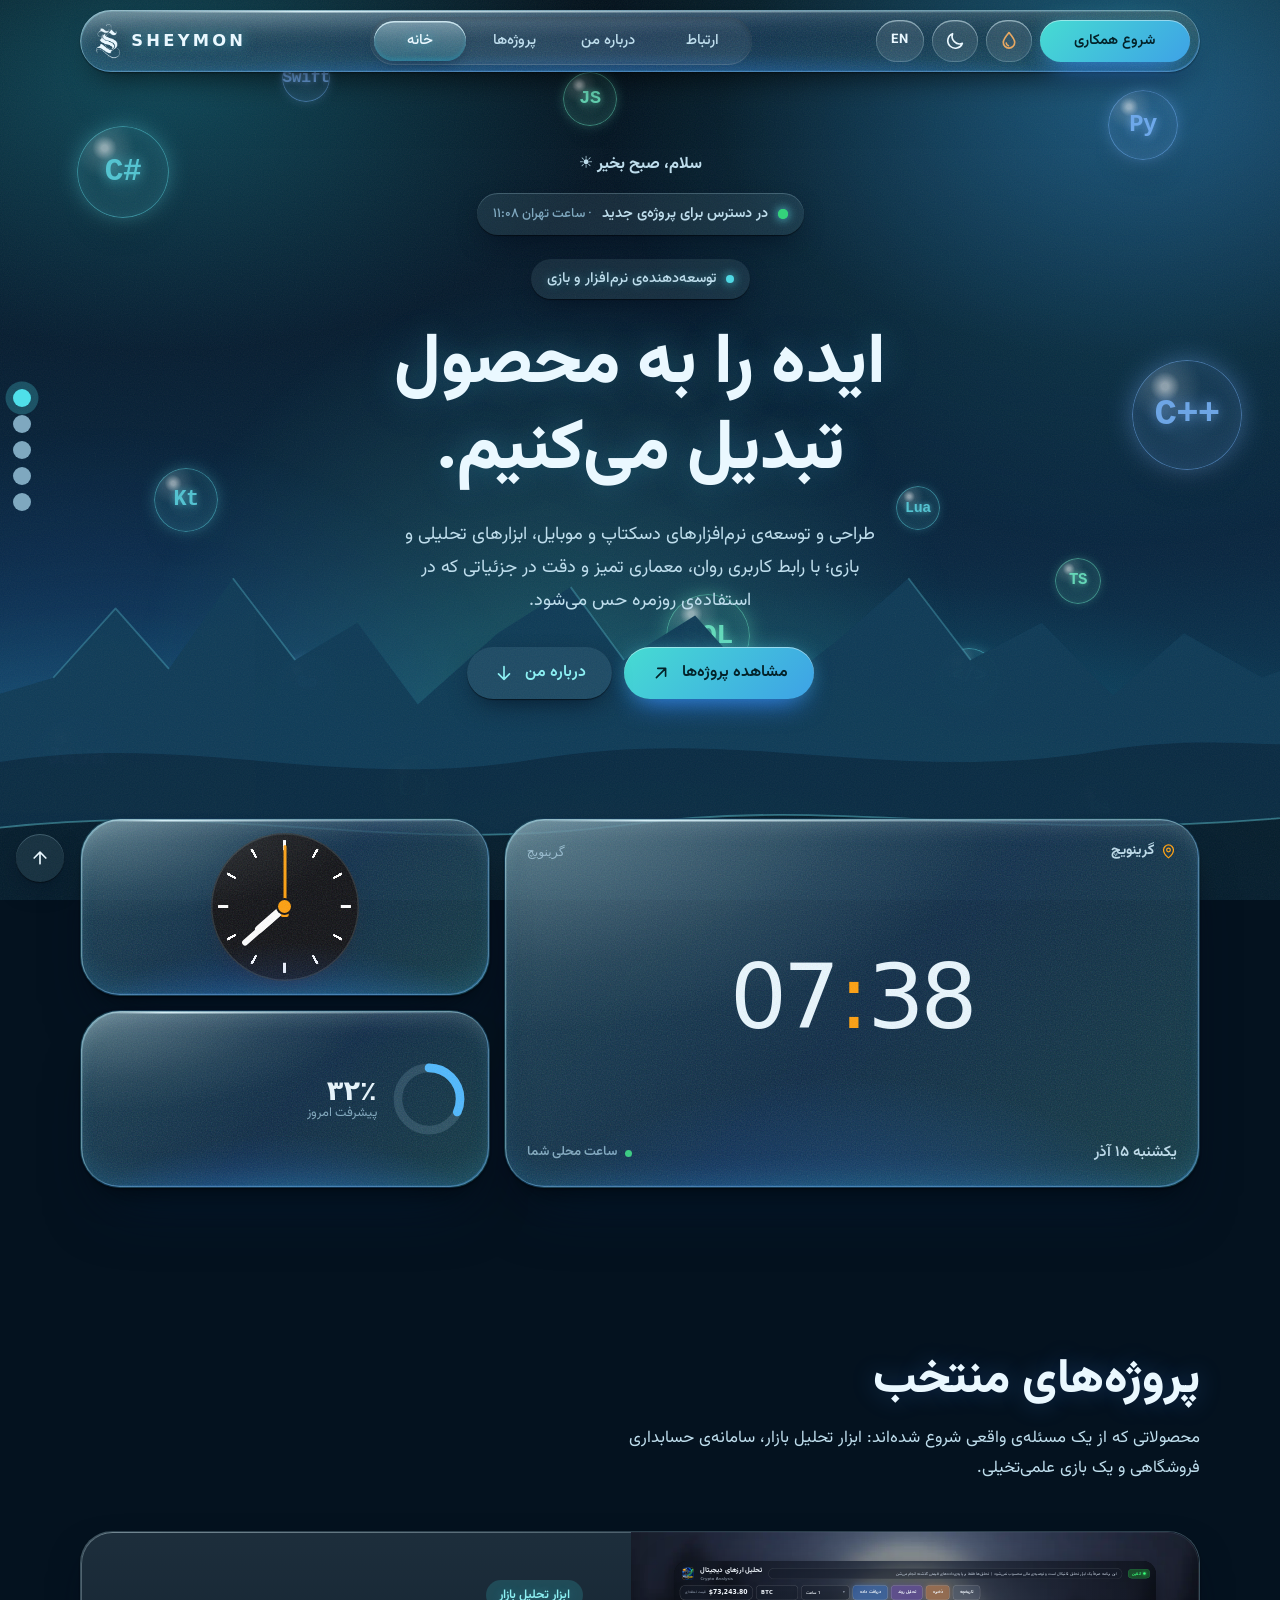
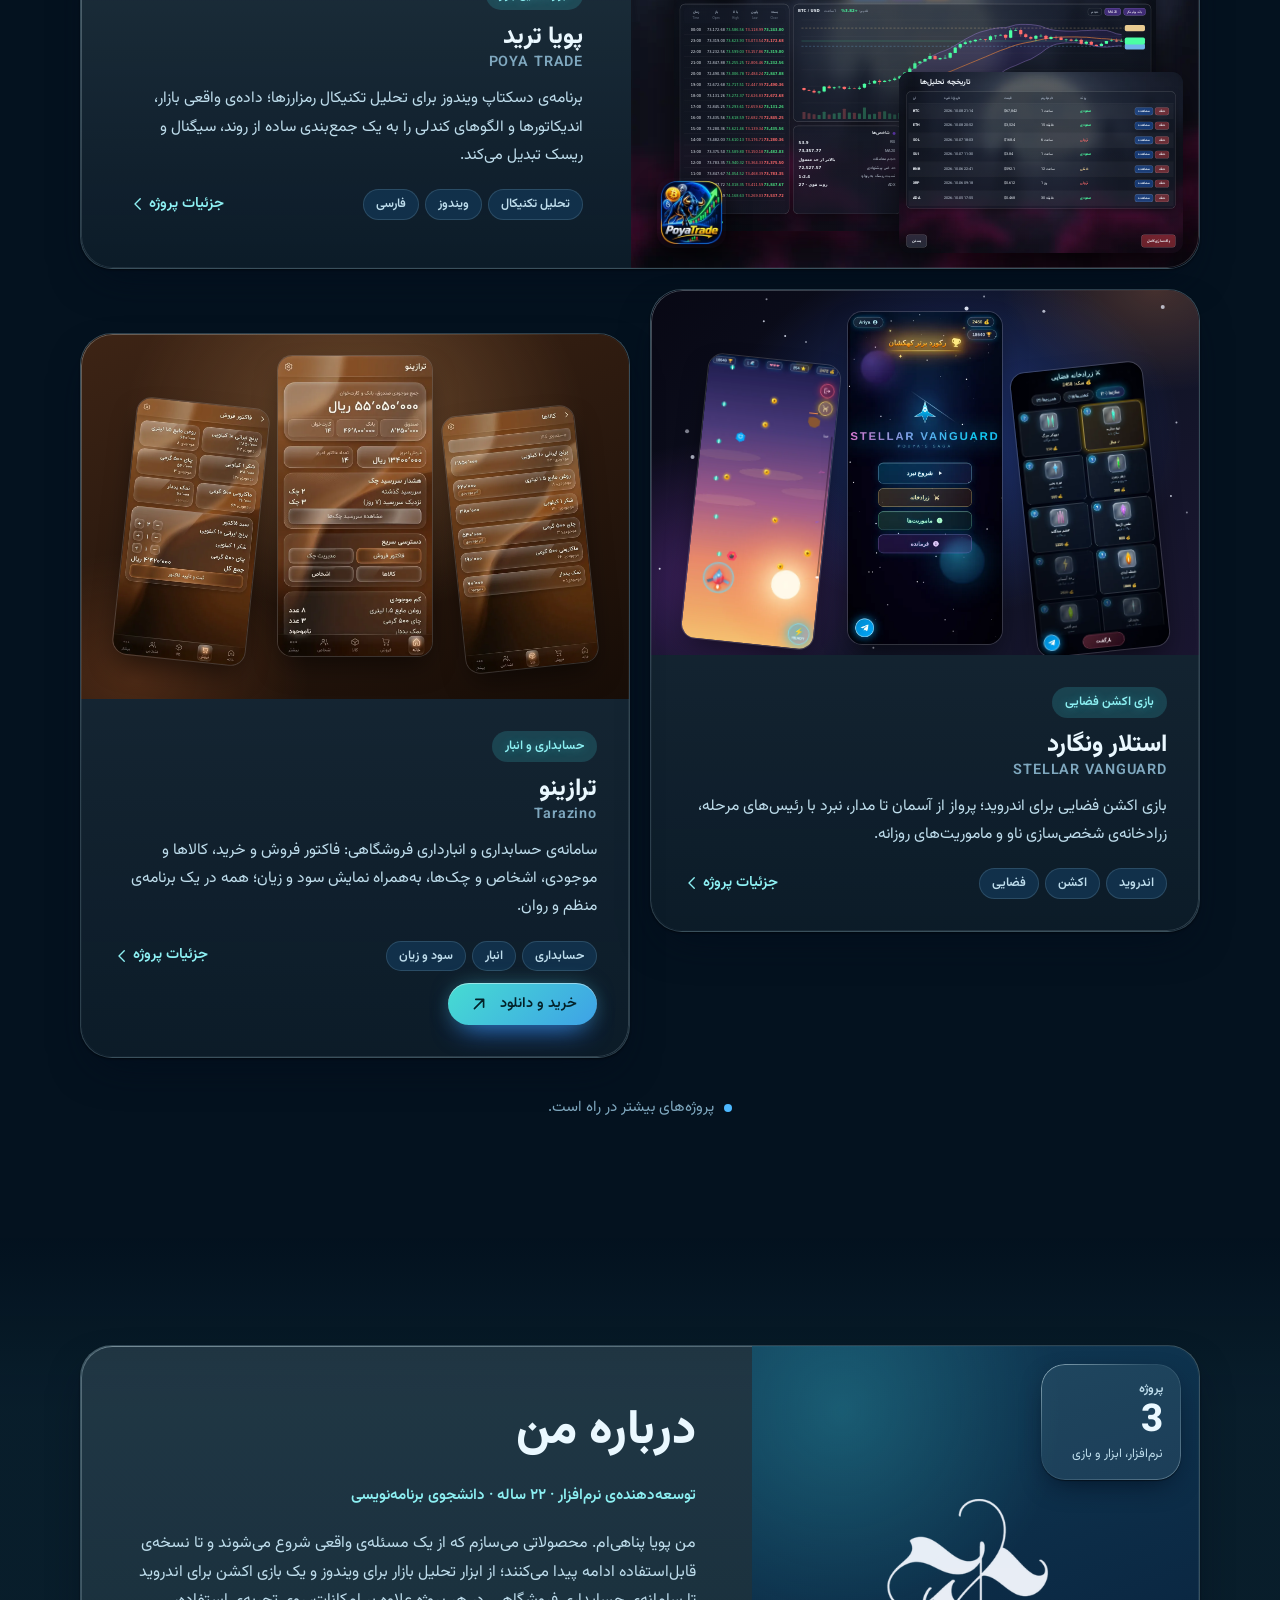
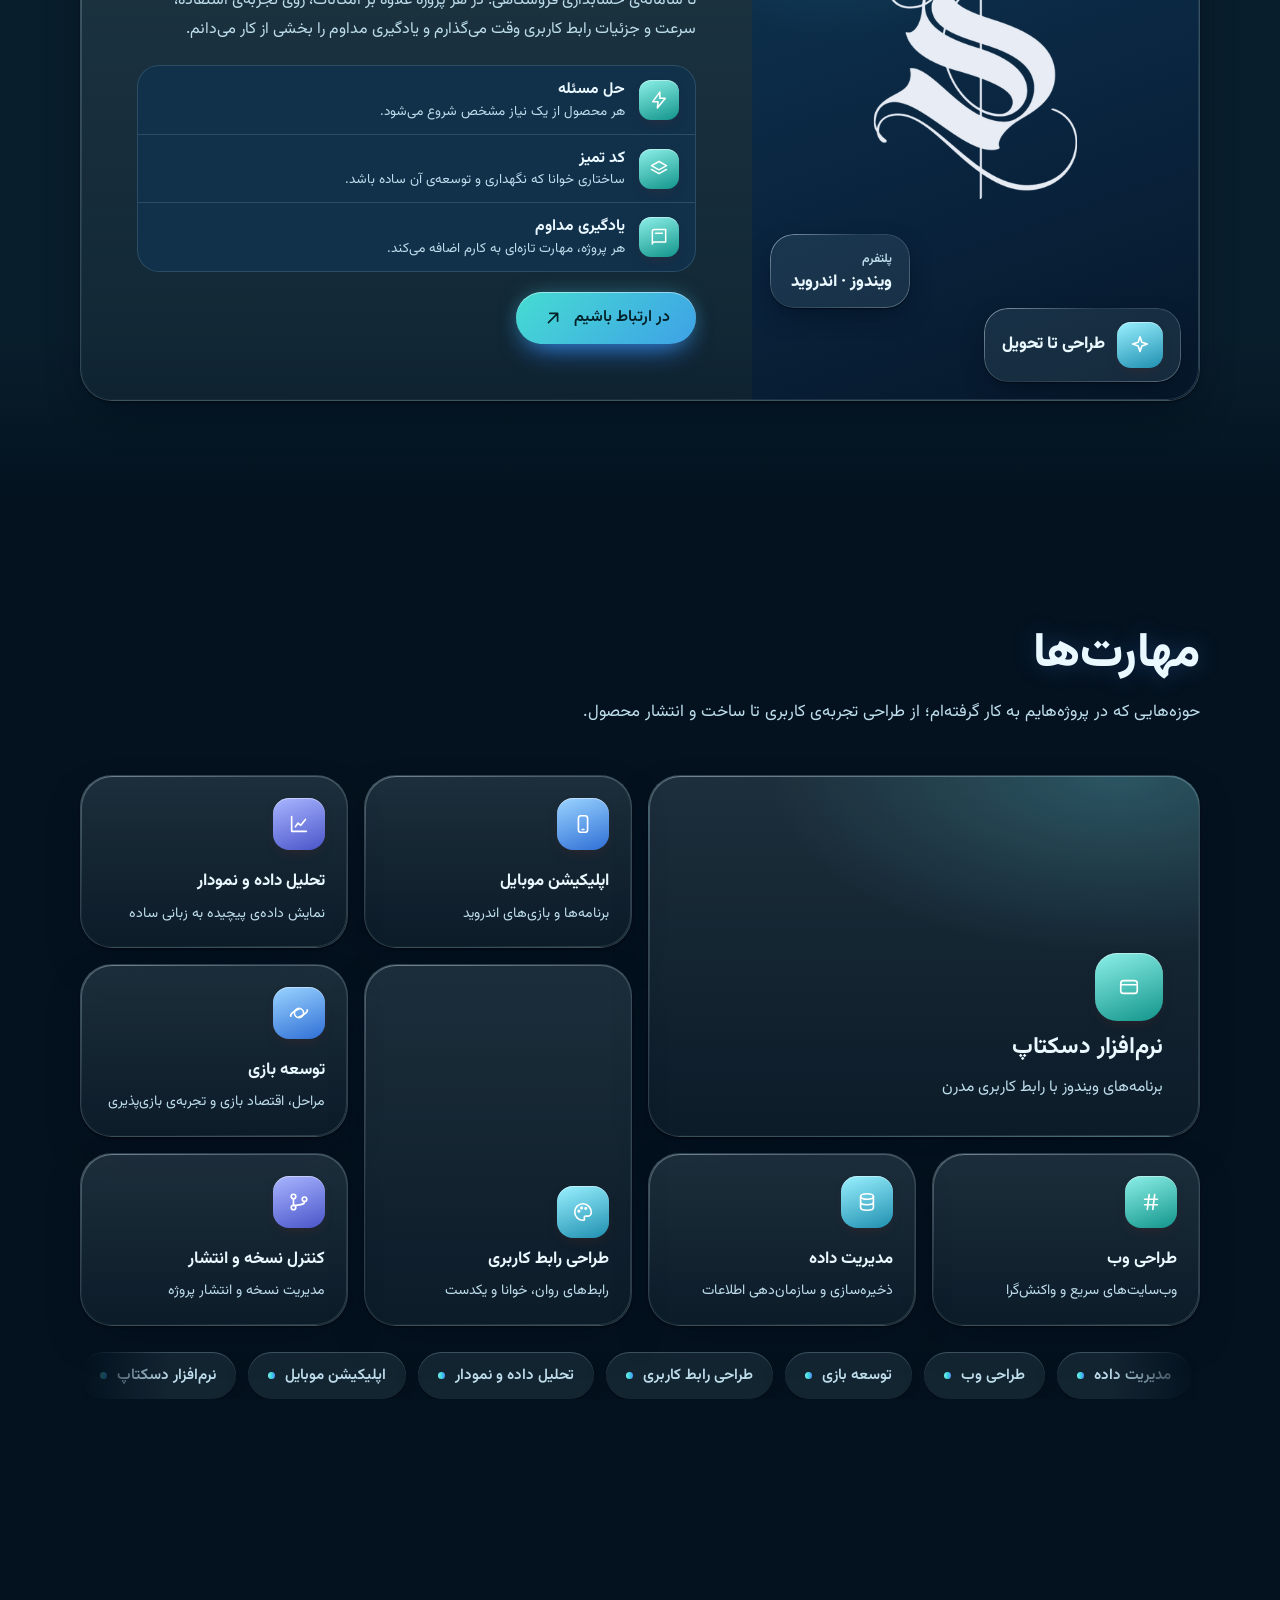
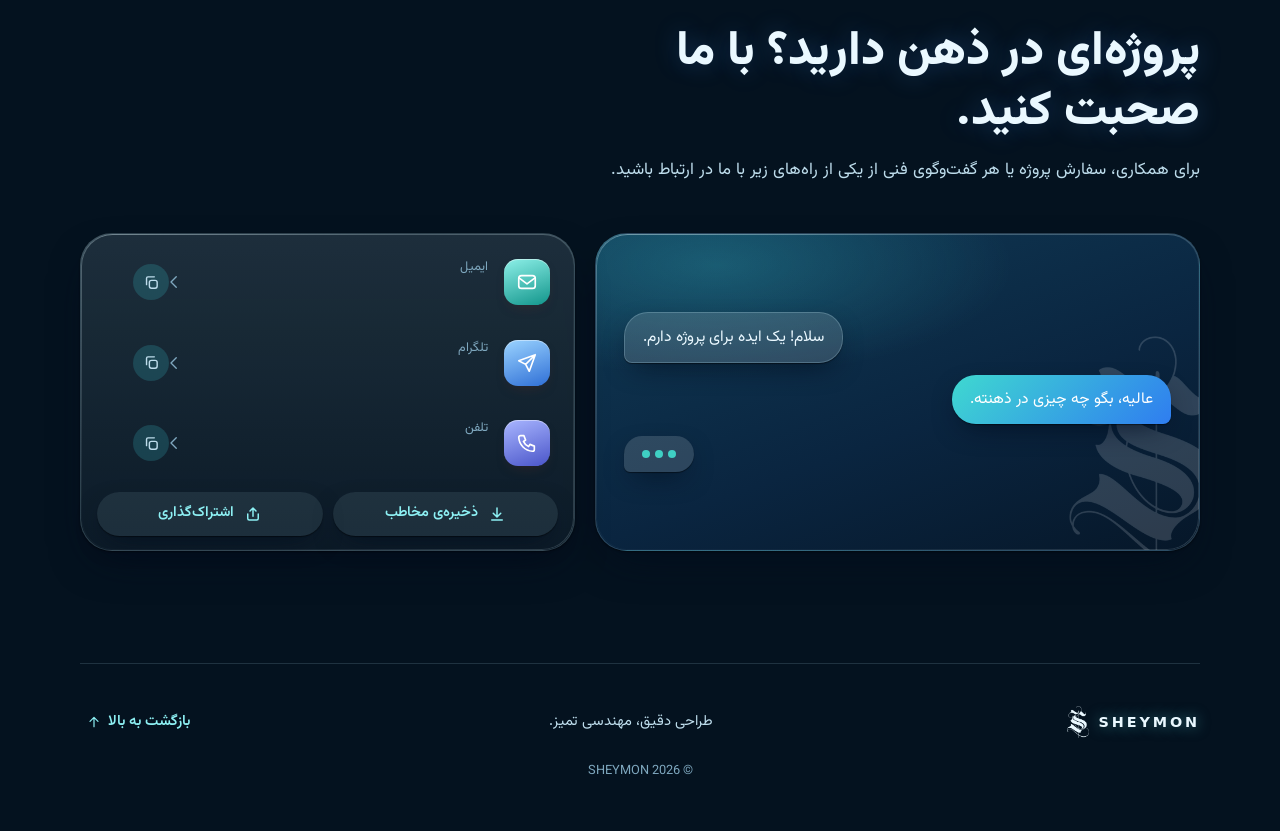
==== commit 712d6d92: "Rename index-3.html to index.html" ====
--- a/index.html
+++ b/index.html
@@ -1523,6 +1523,7 @@
         <h3 class="pname"><span class="n1" data-fa="ترازینو" data-en="Tarazino">ترازینو</span><span class="n2" data-fa="Tarazino" data-en="ترازینو" dir="auto">Tarazino</span></h3>
         <p data-fa="سامانه‌ی حسابداری و انبارداری فروشگاهی: فاکتور فروش و خرید، کالاها و موجودی، اشخاص و چک‌ها، به‌همراه نمایش سود و زیان؛ همه در یک برنامه‌ی منظم و روان." data-en="A retail accounting and inventory system: sales and purchase invoices, products and stock, contacts and cheques — with profit and loss shown right in the app.">سامانه‌ی حسابداری و انبارداری فروشگاهی: فاکتور فروش و خرید، کالاها و موجودی، اشخاص و چک‌ها، به‌همراه نمایش سود و زیان؛ همه در یک برنامه‌ی منظم و روان.</p>
         <div class="project-foot"><div class="tags"><span class="tag" data-fa="حسابداری" data-en="Accounting">حسابداری</span><span class="tag" data-fa="انبار" data-en="Inventory">انبار</span><span class="tag" data-fa="سود و زیان" data-en="Profit & loss">سود و زیان</span></div><span class="more"><span data-fa="جزئیات پروژه" data-en="Project details">جزئیات پروژه</span><svg class="ic chev" aria-hidden="true"><use href="#i-chev"/></svg></span></div>
+        <a class="btn btn-primary btn-sm" href="tarazino-download.html" onclick="event.stopPropagation()" onkeydown="event.stopPropagation()"><span data-fa="خرید و دانلود" data-en="Buy &amp; download">خرید و دانلود</span><svg class="ic" aria-hidden="true"><use href="#i-arrow"/></svg></a>
       </div>
     </article>
   </div>
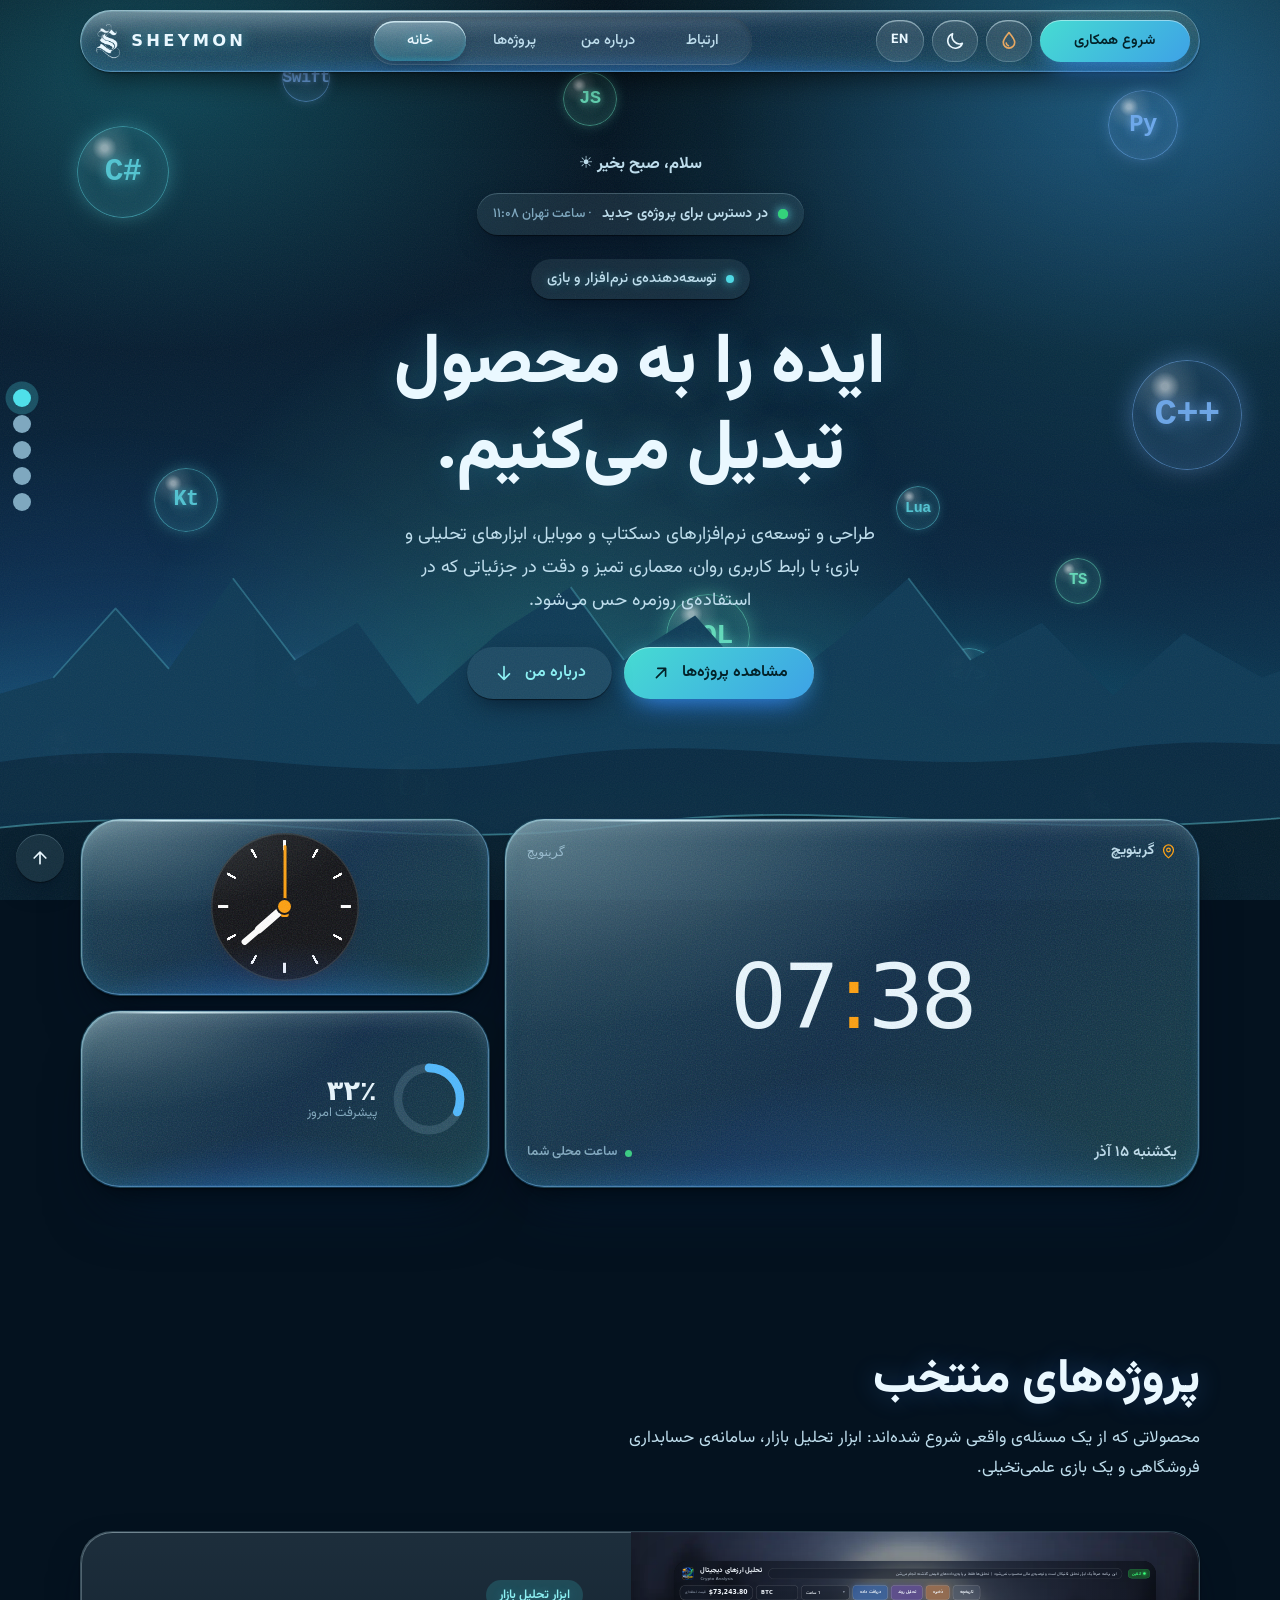
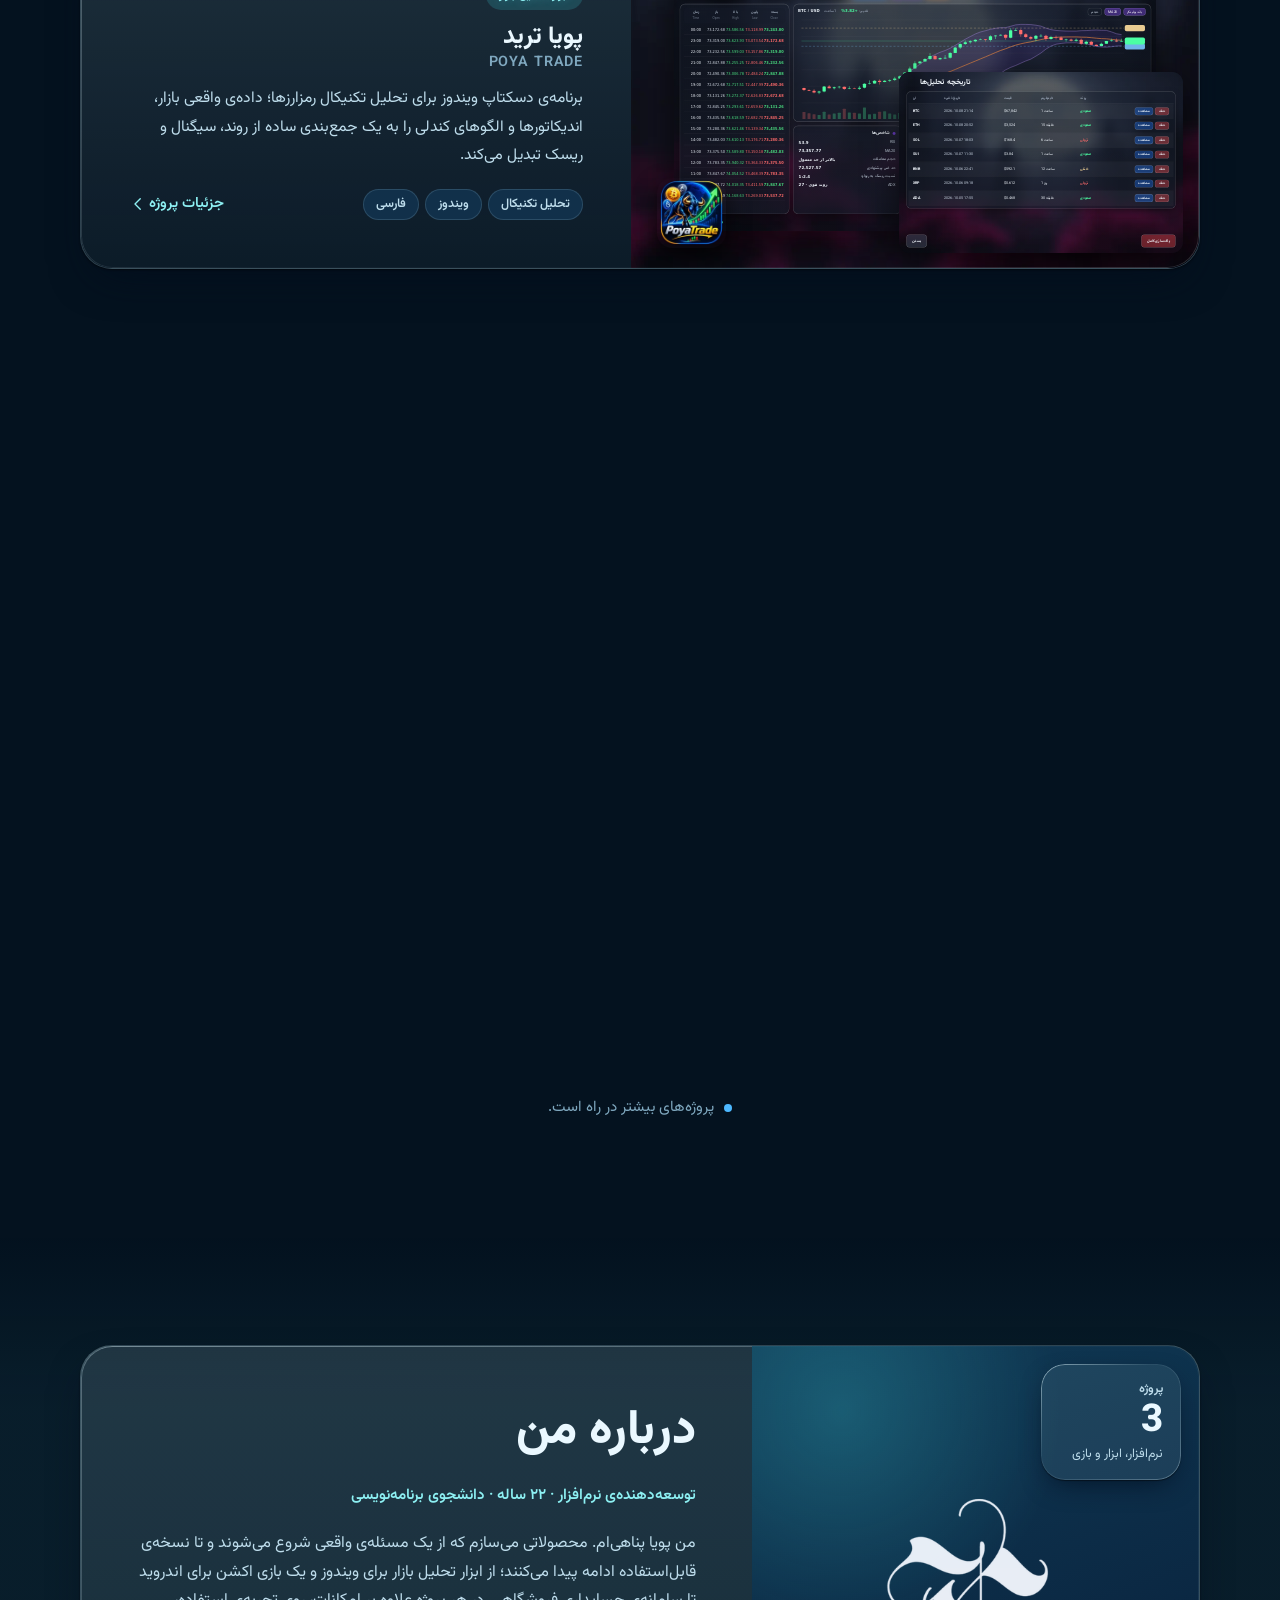
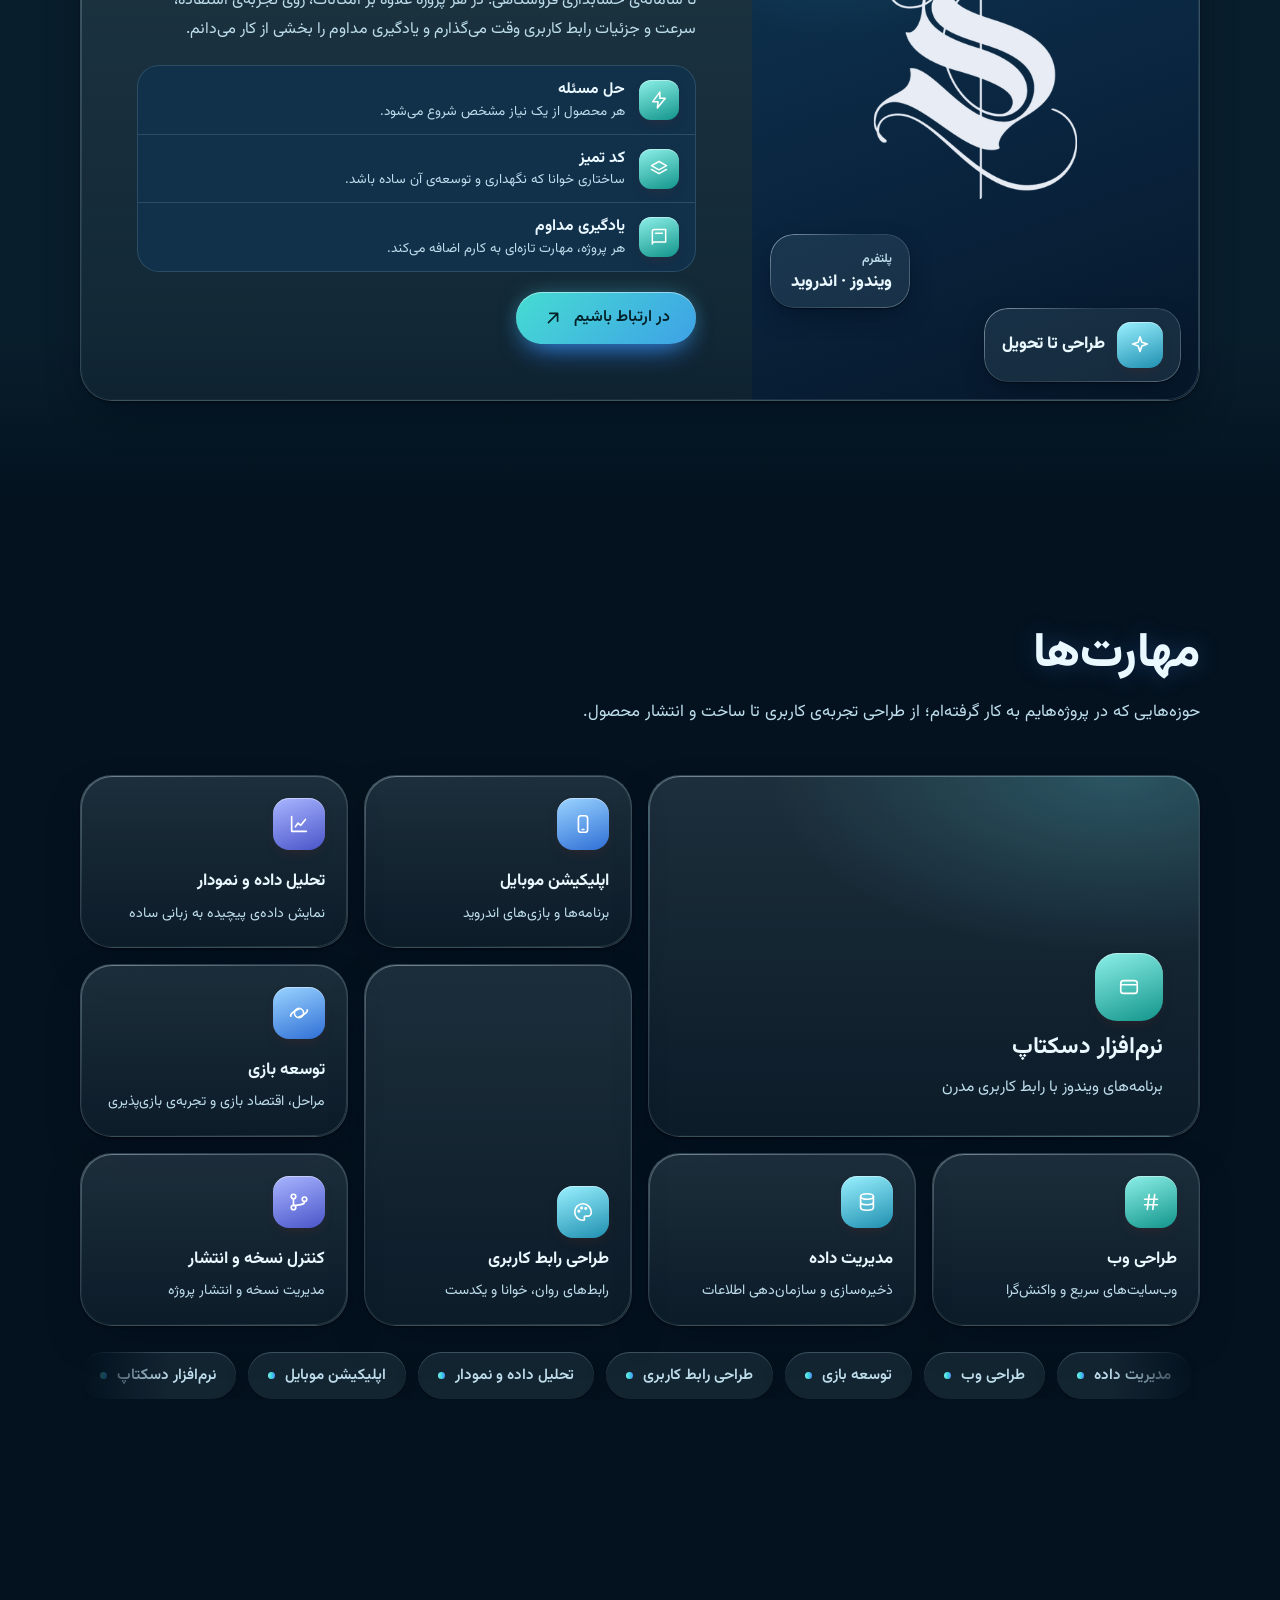
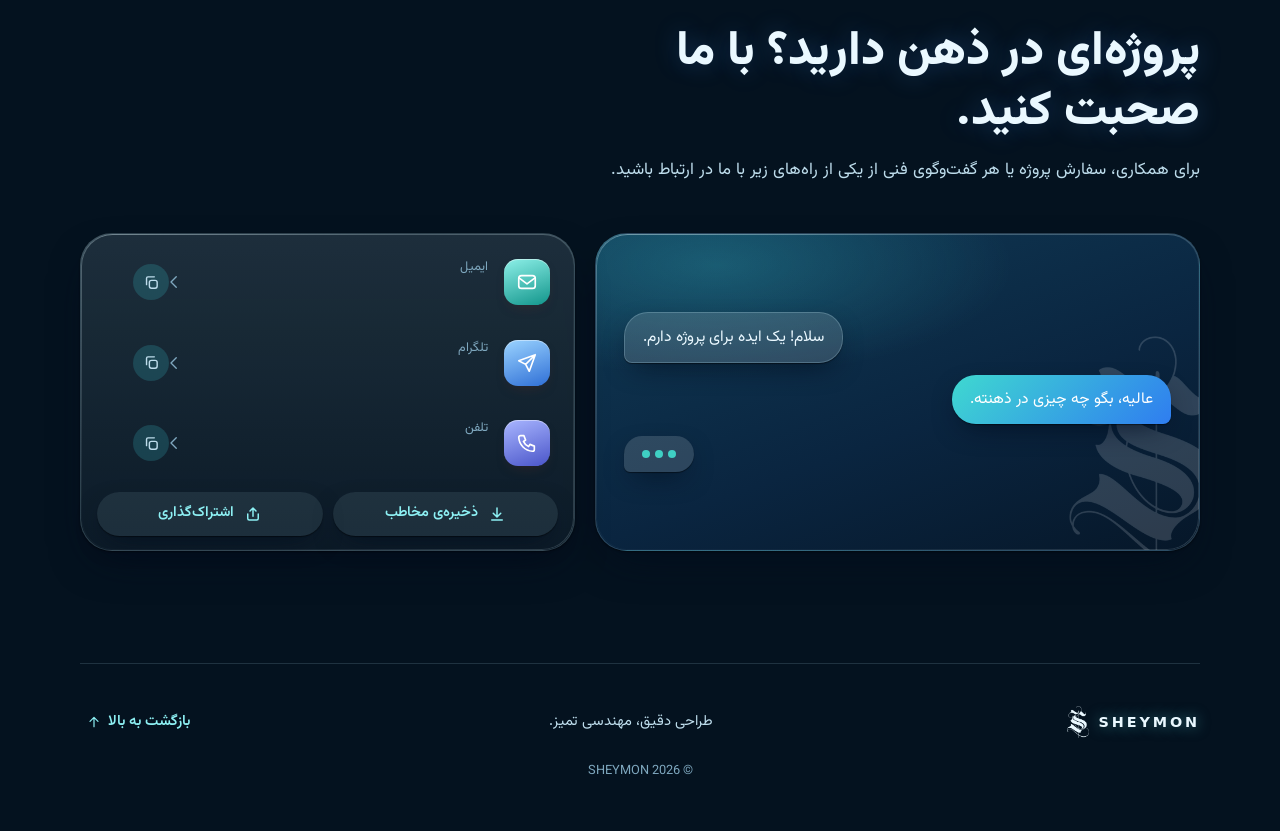
==== commit bd0f2831: "Add files via upload" ====
--- a/index.html
+++ b/index.html
@@ -1389,6 +1389,55 @@
 a,button,[role="button"],.card,.tab,.icon-btn,.tool,.project{touch-action:manipulation}
 .bg{contain:layout paint}
 .off,.off *,.off *::before,.off *::after,.hid *,.hid *::before,.hid *::after{animation-play-state:paused!important}
+
+/* =====================================================================
+   v24 · Tarazino store-style pictures (9:16) · full-screen picture viewer
+   · analog clock stays correct on phones that ask for reduced motion
+   ===================================================================== */
+.pic-t{--ar:9/16}
+.shot.img .pic-t{width:min(240px,62vw)}
+.shot.img,.shot.win{cursor:zoom-in}
+.shot:focus-visible{outline:2px solid var(--accent);outline-offset:5px;border-radius:20px}
+
+/* the global "reduced motion" rule shrinks every animation to 0.01ms, which made the
+   endlessly-looping second hand spin wildly on phones with "remove animations" on */
+@media (prefers-reduced-motion:reduce){
+  .an.run .an-s{animation-duration:60s!important;animation-iteration-count:infinite!important;animation-timing-function:steps(60,end)!important}
+}
+
+/* viewer */
+body.lb-open{overflow:hidden}
+.lb{position:fixed;inset:0;z-index:300;display:none;flex-direction:column;background:rgba(5,6,10,.95);color:#fff;
+  padding:env(safe-area-inset-top) env(safe-area-inset-right) env(safe-area-inset-bottom) env(safe-area-inset-left)}
+.lb.on{display:flex;animation:lbIn .22s ease-out}
+@keyframes lbIn{from{opacity:0}to{opacity:1}}
+.lb-bar{flex:none;display:flex;align-items:center;justify-content:space-between;gap:12px;padding:12px 16px}
+.lb-count{font-size:.85rem;font-weight:700;opacity:.8;letter-spacing:.02em}
+.lb-close{width:42px;height:42px;border-radius:50%;border:0;background:rgba(255,255,255,.14);color:#fff;display:grid;place-items:center;cursor:pointer;padding:0;-webkit-tap-highlight-color:transparent}
+.lb-close:active{background:rgba(255,255,255,.26)}
+.lb-close svg{width:20px;height:20px;stroke:currentColor;stroke-width:2.4;fill:none;stroke-linecap:round}
+.lb-track{flex:1;min-height:0;display:flex;overflow-x:auto;overflow-y:hidden;scroll-snap-type:x mandatory;overscroll-behavior:contain;-webkit-overflow-scrolling:touch;scrollbar-width:none;touch-action:pan-x pinch-zoom}
+.lb-track::-webkit-scrollbar{display:none}
+.lb-slide{flex:0 0 100%;min-width:0;scroll-snap-align:center;scroll-snap-stop:always;display:flex;padding:4px 10px;overflow:hidden}
+.lb-slide>*{margin:auto}
+.lb-pic{width:min(94vw,calc(74vh*.5625));width:min(94vw,calc(74dvh*.5625));aspect-ratio:9/16;border-radius:20px;background:var(--shot) center/cover no-repeat;box-shadow:0 18px 50px -12px rgba(0,0,0,.7)}
+.lb-win{width:min(96vw,1200px);flex:none;border-radius:14px;box-shadow:0 18px 50px -12px rgba(0,0,0,.7)}
+.lb-slide.win{overflow:auto;cursor:zoom-in;touch-action:pan-x pan-y pinch-zoom}
+.lb-slide.win.zoom{cursor:zoom-out}
+.lb-slide.win.zoom .lb-win{width:230vw;max-width:2600px}
+.lb-cap{flex:none;text-align:center;padding:10px 20px 18px;font-size:.95rem;font-weight:600;min-height:1.6em}
+.lb-nav{display:none}
+@media (hover:hover) and (pointer:fine){
+  .lb-nav{display:grid;position:absolute;top:50%;width:48px;height:48px;margin-top:-24px;border-radius:50%;border:0;background:rgba(255,255,255,.14);color:#fff;place-items:center;cursor:pointer;padding:0}
+  .lb-nav:hover{background:rgba(255,255,255,.26)}
+  .lb-nav svg{width:22px;height:22px;stroke:currentColor;stroke-width:2.4;fill:none;stroke-linecap:round;stroke-linejoin:round}
+  .lb-prev{left:18px}.lb-next{right:18px}
+  .lb-nav[disabled]{opacity:.3;cursor:default}
+}
+@media (prefers-reduced-motion:reduce){.lb.on{animation:none}}
+
+/* Tarazino cover: matte blue-and-white instead of brown */
+.cover-tarazino{background:radial-gradient(62% 70% at 50% 18%,rgba(255,255,255,.92),rgba(255,255,255,0) 72%),radial-gradient(48% 55% at 8% 100%,rgba(70,130,255,.55),transparent 70%),radial-gradient(45% 50% at 96% 96%,rgba(130,175,255,.55),transparent 70%),linear-gradient(165deg,#F3F7FF 0%,#BCD3FF 55%,#6C9CF2 100%)}
 </style>
 <script type="application/ld+json">{"@context":"https://schema.org","@type":"WebSite","name":"SHEYMON","alternateName":"SHEYMON Portfolio","inLanguage":["fa","en"],"description":"Portfolio of desktop software, analytical tools and games: POYA TRADE, STELLAR VANGUARD and Tarazino."}</script>
 </head>
@@ -1674,8 +1723,8 @@
  <div class="t-status"><span>تایم‌فریم: 15 دقیقه</span><b>● آماده · اتصال برقرار است</b></div>
 </div></div></template><template id="tpl-t-hist"><div class="tapp t-hist"><div class="t-bg"></div><div class="t-shade"></div><div class="t-hw"><h1>تاریخچه تحلیل‌ها</h1>
 <div class="t-card" style="padding:6px 6px 10px"><div class="t-ht"><span>ارز</span><span>تاریخ ذخیره</span><span>قیمت</span><span>تایم‌فریم</span><span>روند</span><span></span></div><div class="t-hr"><b>BTC</b><span style="color:#C9D4E3">2026-10-08  21:14</span><span>$67,842</span><span>1 ساعت</span><b style="color:#4BFFA3">صعودی</b><span style="display:flex;gap:6px;justify-content:flex-end"><span class="t-sm" style="background:rgba(31,111,235,.4)">مشاهده</span><span class="t-sm" style="background:rgba(229,72,77,.4)">حذف</span></span></div><div class="t-hr"><b>ETH</b><span style="color:#C9D4E3">2026-10-08  20:52</span><span>$3,524</span><span>15 دقیقه</span><b style="color:#4BFFA3">صعودی</b><span style="display:flex;gap:6px;justify-content:flex-end"><span class="t-sm" style="background:rgba(31,111,235,.4)">مشاهده</span><span class="t-sm" style="background:rgba(229,72,77,.4)">حذف</span></span></div><div class="t-hr"><b>SOL</b><span style="color:#C9D4E3">2026-10-07  18:03</span><span>$168.4</span><span>6 ساعت</span><b style="color:#FF6B6B">نزولی</b><span style="display:flex;gap:6px;justify-content:flex-end"><span class="t-sm" style="background:rgba(31,111,235,.4)">مشاهده</span><span class="t-sm" style="background:rgba(229,72,77,.4)">حذف</span></span></div><div class="t-hr"><b>SUI</b><span style="color:#C9D4E3">2026-10-07  11:30</span><span>$3.84</span><span>1 ساعت</span><b style="color:#4BFFA3">صعودی</b><span style="display:flex;gap:6px;justify-content:flex-end"><span class="t-sm" style="background:rgba(31,111,235,.4)">مشاهده</span><span class="t-sm" style="background:rgba(229,72,77,.4)">حذف</span></span></div><div class="t-hr"><b>BNB</b><span style="color:#C9D4E3">2026-10-06  22:41</span><span>$592.1</span><span>12 ساعت</span><b style="color:#FFDF9E">خنثی</b><span style="display:flex;gap:6px;justify-content:flex-end"><span class="t-sm" style="background:rgba(31,111,235,.4)">مشاهده</span><span class="t-sm" style="background:rgba(229,72,77,.4)">حذف</span></span></div><div class="t-hr"><b>XRP</b><span style="color:#C9D4E3">2026-10-06  09:18</span><span>$0.612</span><span>1 روز</span><b style="color:#FF6B6B">نزولی</b><span style="display:flex;gap:6px;justify-content:flex-end"><span class="t-sm" style="background:rgba(31,111,235,.4)">مشاهده</span><span class="t-sm" style="background:rgba(229,72,77,.4)">حذف</span></span></div><div class="t-hr"><b>ADA</b><span style="color:#C9D4E3">2026-10-05  17:55</span><span>$0.468</span><span>30 دقیقه</span><b style="color:#4BFFA3">صعودی</b><span style="display:flex;gap:6px;justify-content:flex-end"><span class="t-sm" style="background:rgba(31,111,235,.4)">مشاهده</span><span class="t-sm" style="background:rgba(229,72,77,.4)">حذف</span></span></div></div>
-<div class="t-foot"><div class="t-btn" style="background:rgba(229,72,77,.42);box-shadow:none">پاک‌سازی کامل</div><div class="t-btn t-g">بستن</div></div></div></div></template><template id="tpl-cover-trade"><div class="cover cover-trade"><div class="c-win"><div class="tscale" data-tpl="t-main" style="aspect-ratio:1500/840"></div></div><div class="c-hist"><div class="tscale" data-tpl="t-hist" style="aspect-ratio:1000/640"></div></div><span class="c-app"></span></div></template><template id="tpl-cover-stellar"><div class="cover cover-stellar"><div class="c-ph c-l"><div class="pic pic-g" style="--shot:var(--i-g2)"></div></div><div class="c-ph c-r"><div class="pic pic-g" style="--shot:var(--i-g5)"></div></div><div class="c-ph c-c"><div class="pic pic-g" style="--shot:var(--i-g1)"></div></div></div></template><template id="tpl-cover-tarazino"><div class="cover cover-tarazino"><div class="c-ph c-l"><div class="pic pic-t" style="--shot:var(--i-t2)"></div></div><div class="c-ph c-r"><div class="pic pic-t" style="--shot:var(--i-t4)"></div></div><div class="c-ph c-c"><div class="pic pic-t" style="--shot:var(--i-t1)"></div></div></div></template>
-<style>:root{--i-tbg:url([data-uri]);--i-appicon:url([data-uri]);--i-sticon:url([data-uri]);--i-taz:url([data-uri]);--i-g1:url([data-uri]);--i-g2:url([data-uri]);--i-g3:url([data-uri]);--i-g4:url([data-uri]);--i-g5:url([data-uri]);--i-g6:url([data-uri]);--i-t1:url([data-uri]);--i-t2:url([data-uri]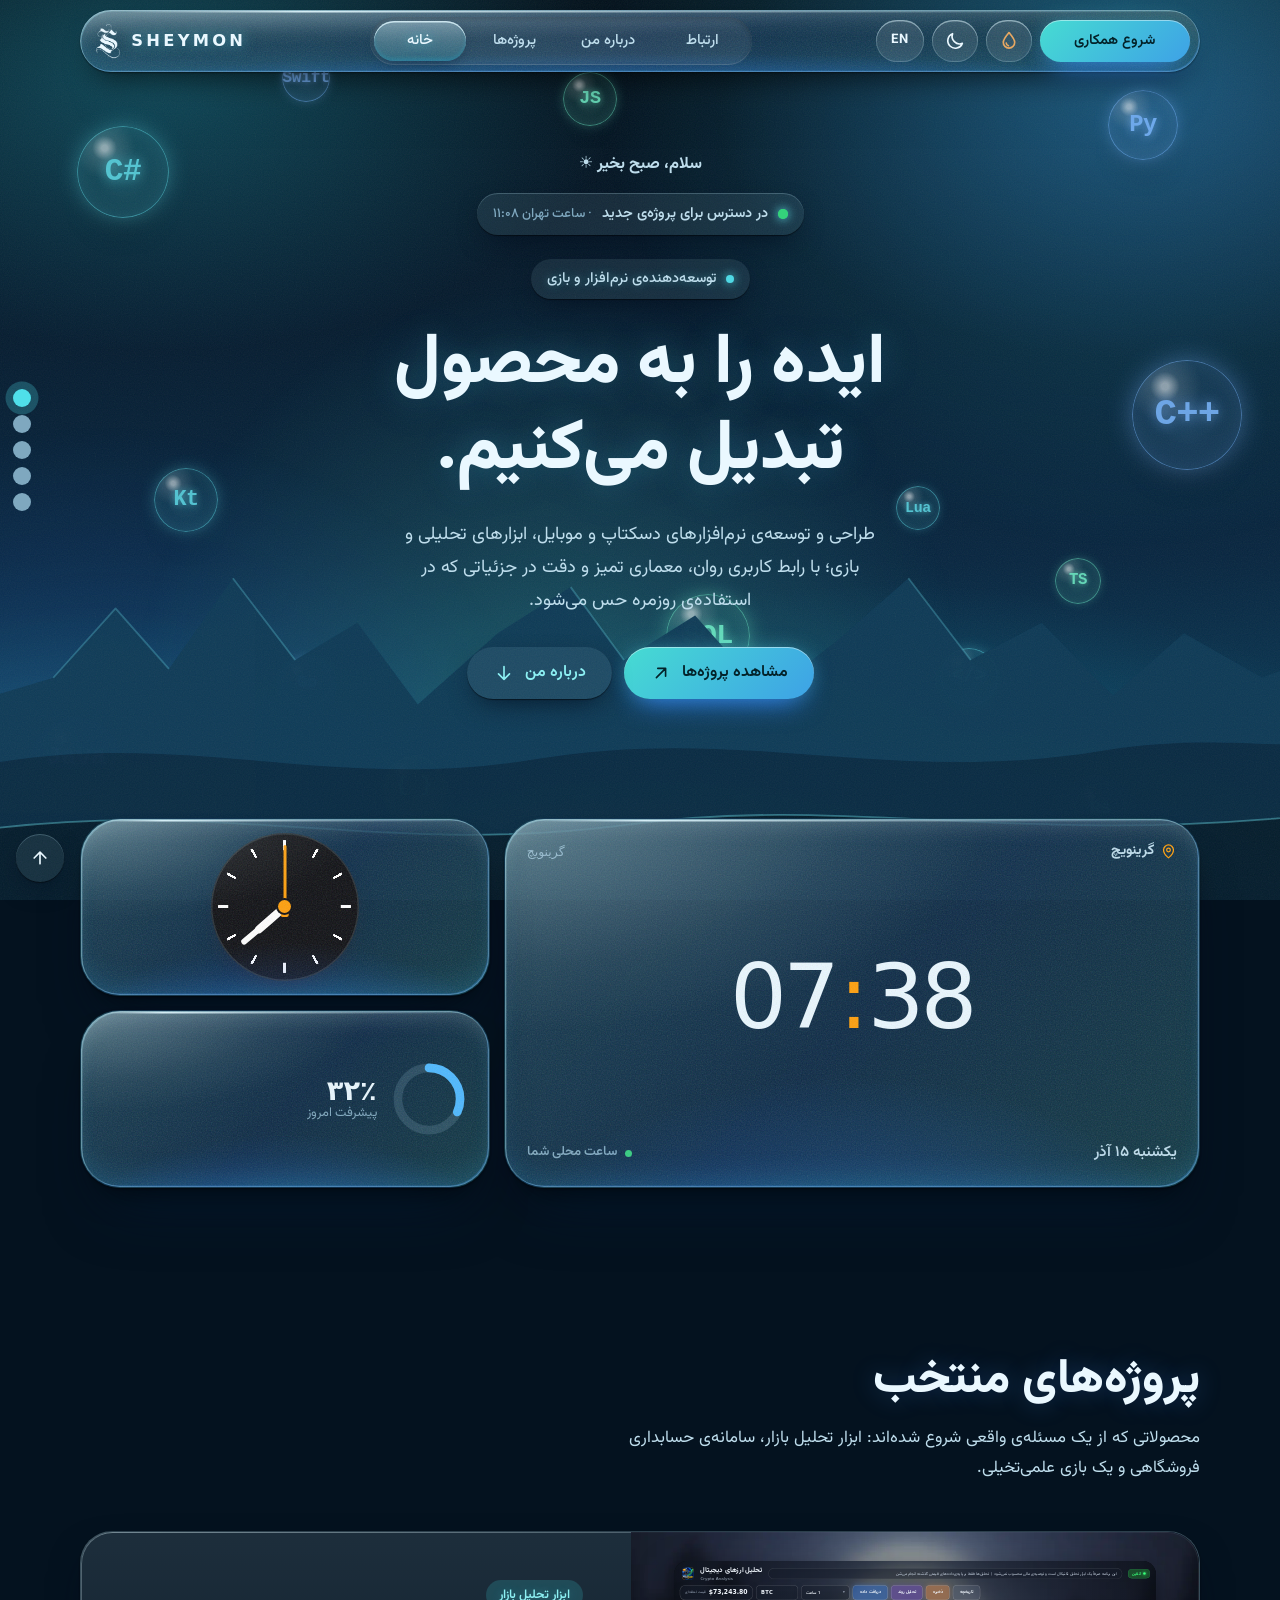
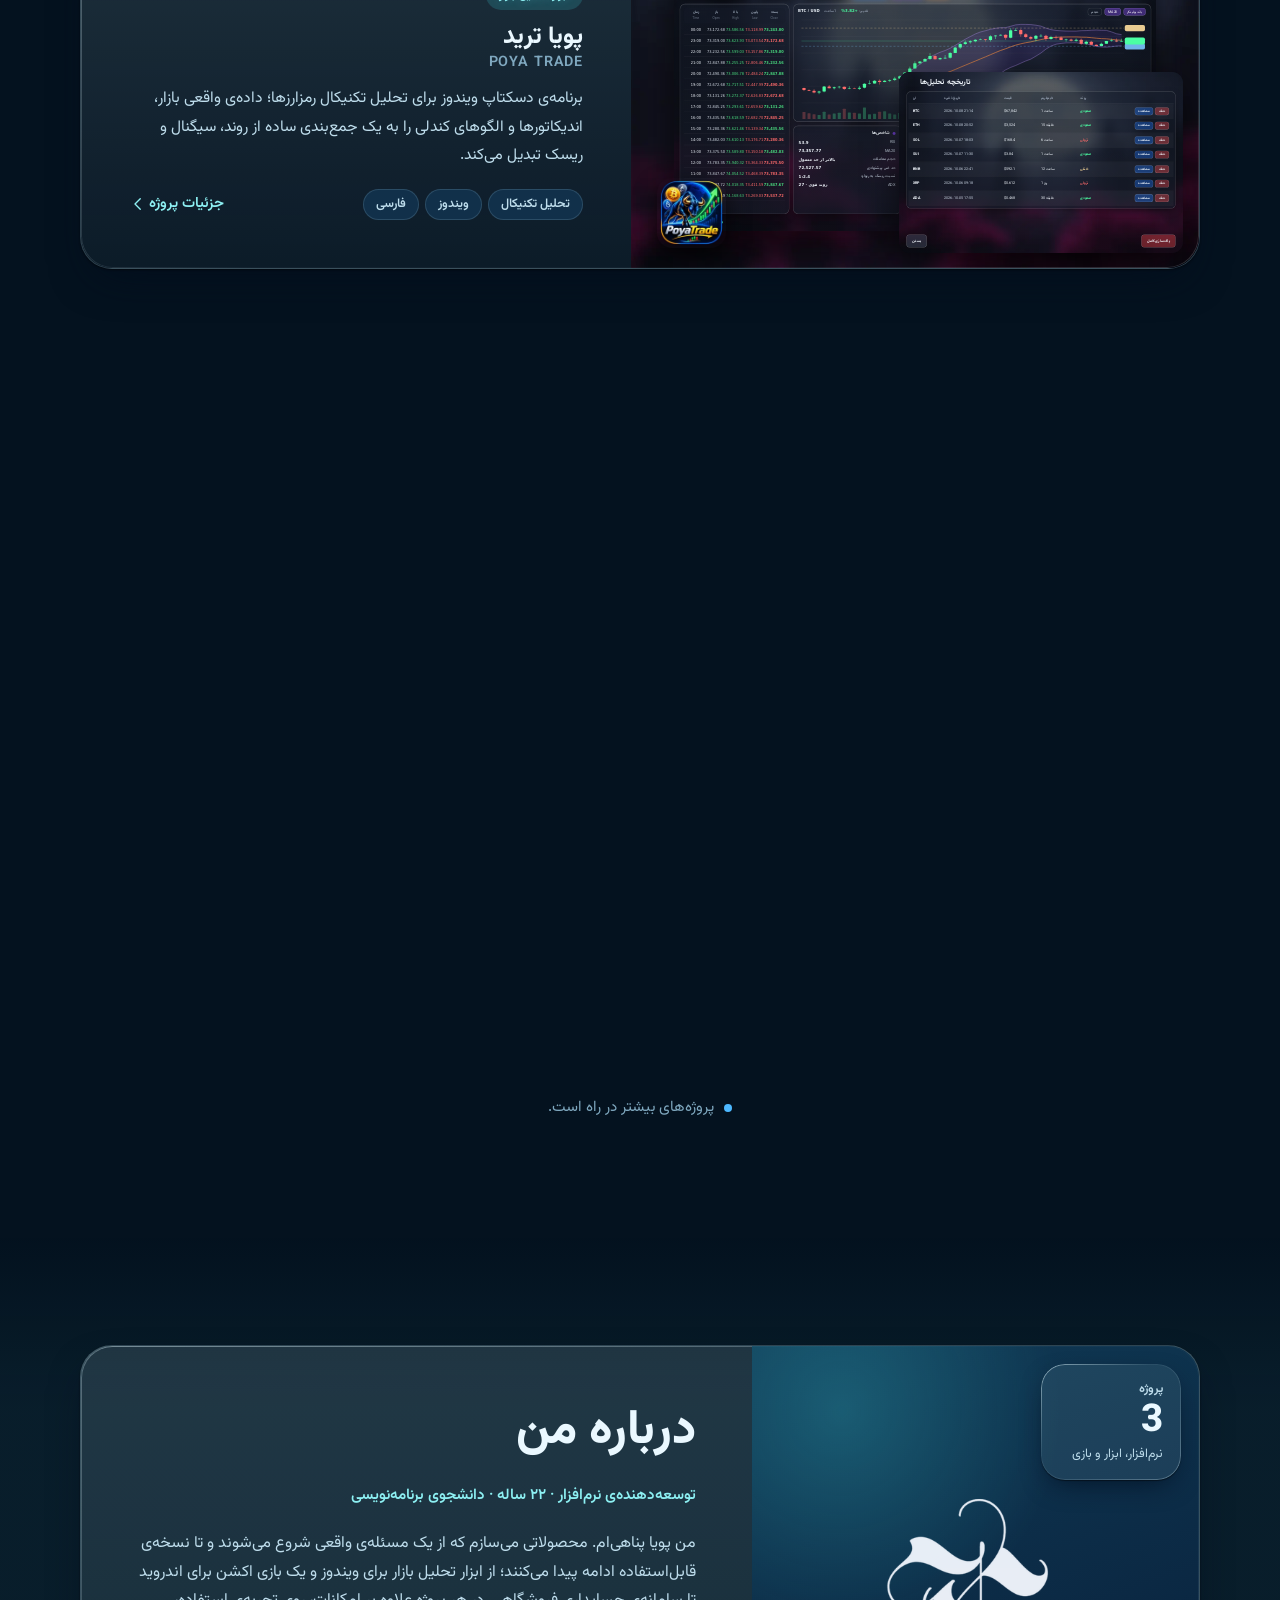
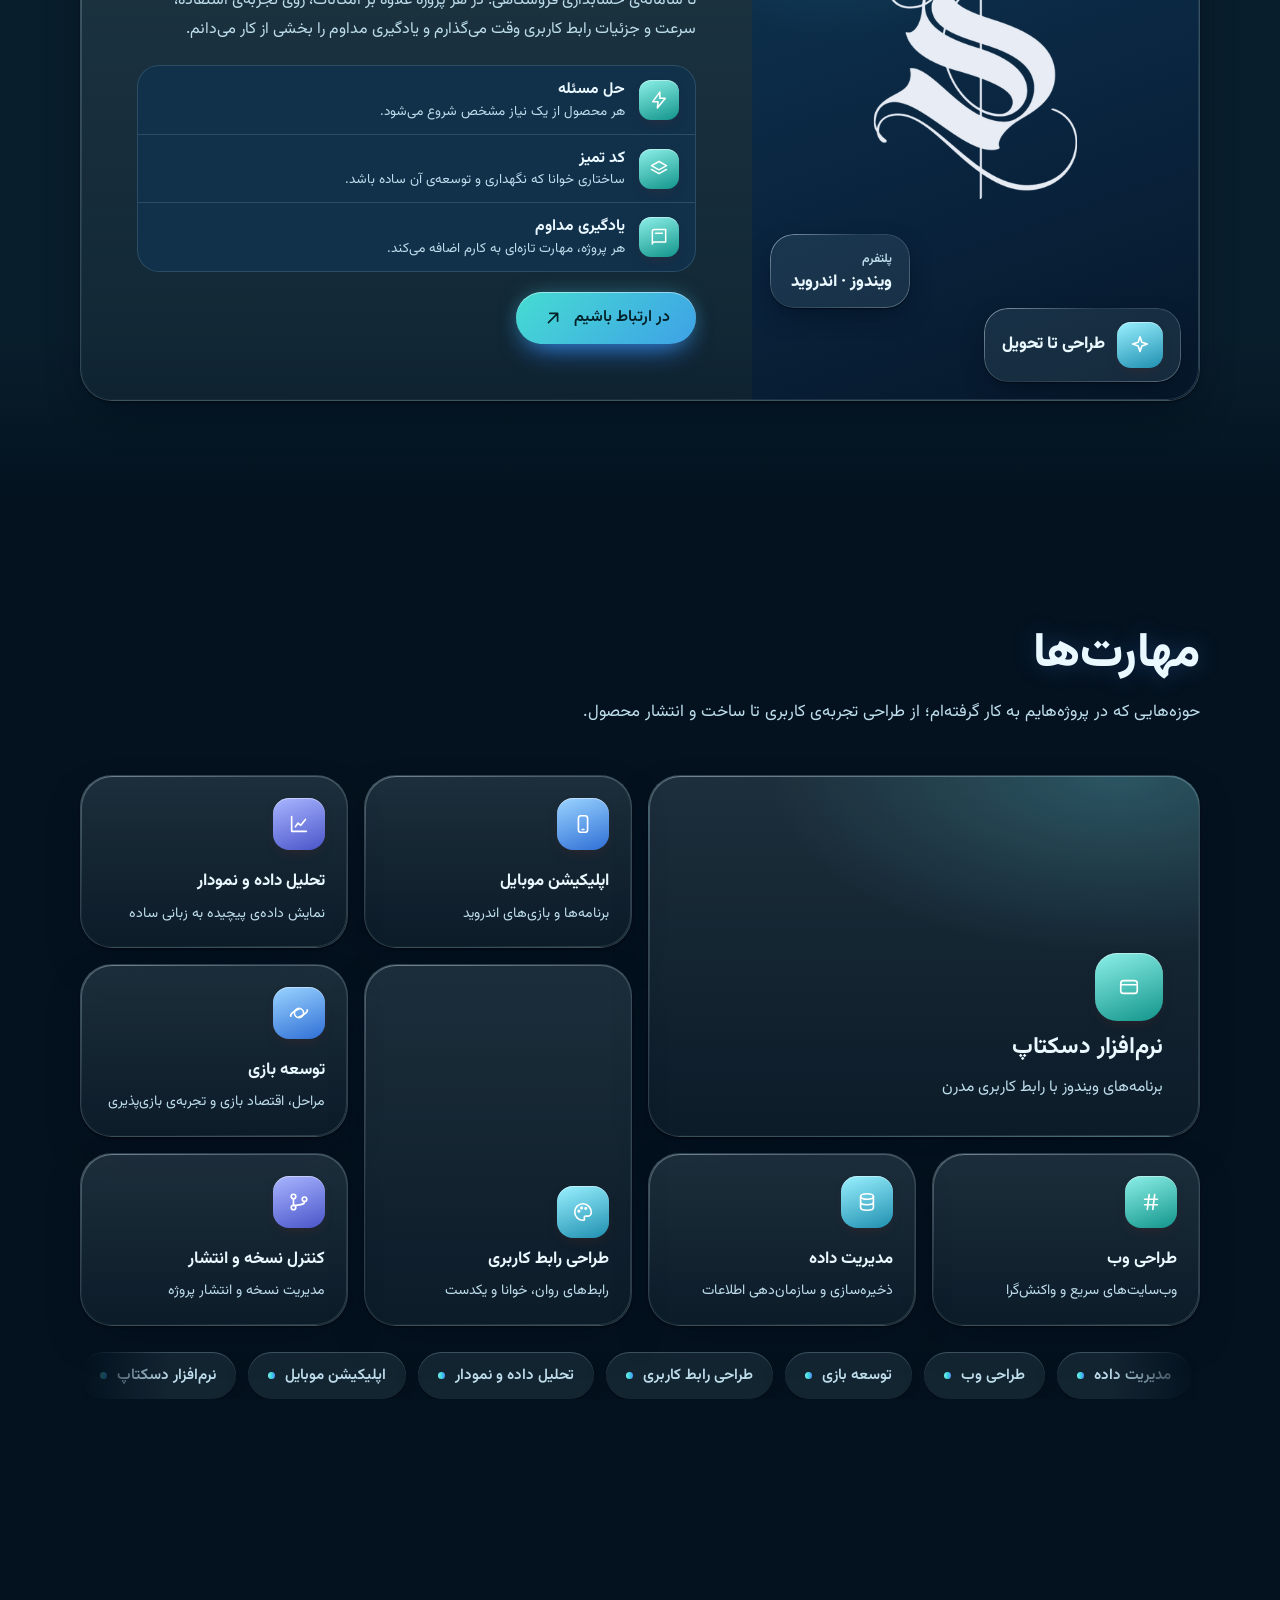
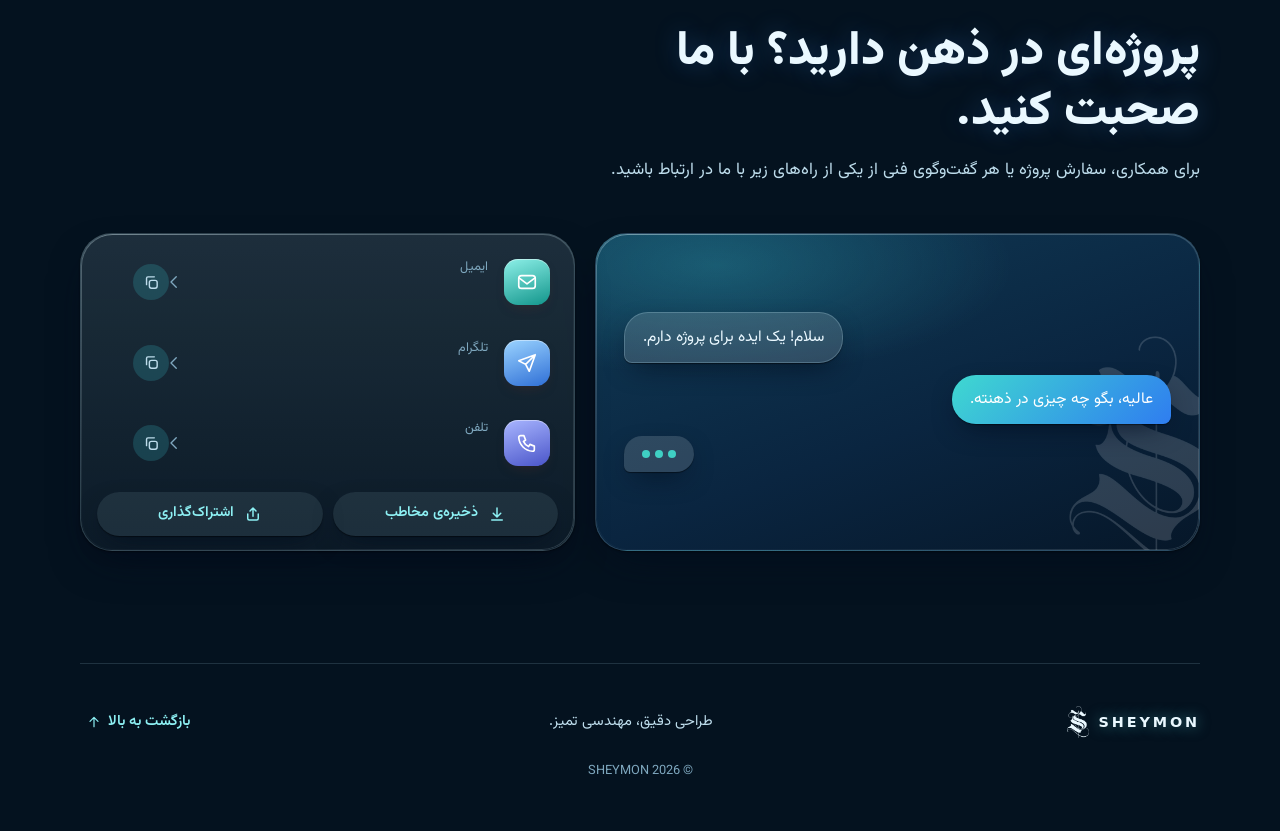
==== commit 7eb64078: "Add files via upload" ====
--- a/index.html
+++ b/index.html
@@ -5,11 +5,20 @@
 <meta name="viewport" content="width=device-width,initial-scale=1,viewport-fit=cover">
 <meta name="color-scheme" content="light dark">
 <meta name="theme-color" content="#04121F">
-<meta name="description" content="SHEYMON — نمونه‌کارهای طراحی و توسعه نرم‌افزار دسکتاپ و موبایل، ابزار تحلیل بازار و بازی: پویا ترید (POYA TRADE)، استلار ونگارد (STELLAR VANGUARD) و ترازینو. Portfolio of desktop software, analysis tools and games.">
-<meta property="og:title" content="SHEYMON — Software &amp; Game Developer">
-<meta property="og:description" content="نرم‌افزار، ابزار تحلیل بازار و بازی؛ از ایده تا محصول.">
-<meta property="og:image" content="og-image.jpg">
+<meta name="description" content="SHEYMON، توسعه‌دهنده نرم‌افزار و بازی: پویا ترید (تحلیل بازار رمزارز)، استلار ونگارد (بازی اندروید) و ترازینو (حسابداری). Software &amp; game developer portfolio.">
+<link rel="canonical" href="https://sheymon.ir/">
+<meta name="author" content="SHEYMON">
+<meta property="og:title" content="SHEYMON — توسعه‌دهنده‌ی نرم‌افزار و بازی | Software &amp; Game Developer">
+<meta property="og:description" content="پویا ترید، استلار ونگارد و ترازینو؛ نرم‌افزار، ابزار تحلیل بازار و بازی، از ایده تا محصول. Software, market-analysis tools and games.">
+<meta property="og:url" content="https://sheymon.ir/">
+<meta property="og:image" content="https://sheymon.ir/og-image.jpg">
+<meta property="og:image:width" content="1200">
+<meta property="og:image:height" content="630">
+<meta property="og:image:alt" content="SHEYMON — Software &amp; Game Developer">
 <meta name="twitter:card" content="summary_large_image">
+<meta name="twitter:title" content="SHEYMON — Software &amp; Game Developer">
+<meta name="twitter:description" content="POYA TRADE, STELLAR VANGUARD and Tarazino — software, market-analysis tools and games.">
+<meta name="twitter:image" content="https://sheymon.ir/og-image.jpg">
 <title>SHEYMON — توسعه‌دهنده‌ی نرم‌افزار و بازی | Software &amp; Game Developer</title>
 <meta name="robots" content="index,follow,max-image-preview:large">
 <meta name="application-name" content="SHEYMON">
@@ -18,6 +27,7 @@
 <meta property="og:locale" content="fa_IR">
 <meta property="og:locale:alternate" content="en_US">
 <link rel="icon" href="favicon.png" type="image/png">
+<link rel="icon" href="icon-192.png" type="image/png" sizes="192x192">
 <link rel="apple-touch-icon" href="apple-touch-icon.png">
 <script>
 /* Apply the saved or system theme before first paint to avoid a flash. */
@@ -1438,8 +1448,9 @@
 
 /* Tarazino cover: matte blue-and-white instead of brown */
 .cover-tarazino{background:radial-gradient(62% 70% at 50% 18%,rgba(255,255,255,.92),rgba(255,255,255,0) 72%),radial-gradient(48% 55% at 8% 100%,rgba(70,130,255,.55),transparent 70%),radial-gradient(45% 50% at 96% 96%,rgba(130,175,255,.55),transparent 70%),linear-gradient(165deg,#F3F7FF 0%,#BCD3FF 55%,#6C9CF2 100%)}
+
 </style>
-<script type="application/ld+json">{"@context":"https://schema.org","@type":"WebSite","name":"SHEYMON","alternateName":"SHEYMON Portfolio","inLanguage":["fa","en"],"description":"Portfolio of desktop software, analytical tools and games: POYA TRADE, STELLAR VANGUARD and Tarazino."}</script>
+<script type="application/ld+json">{"@context":"https://schema.org","@graph":[{"@type":"WebSite","@id":"https://sheymon.ir/#website","name":"SHEYMON","alternateName":["SHEYMON Portfolio","SHEYMON Software & Game Developer"],"url":"https://sheymon.ir/","inLanguage":["fa","en"],"publisher":{"@id":"https://sheymon.ir/#person"}},{"@type":"Person","@id":"https://sheymon.ir/#person","name":"SHEYMON","url":"https://sheymon.ir/","image":"https://sheymon.ir/icon-192.png","jobTitle":"Software & Game Developer","description":"Developer of desktop and mobile software, market-analysis tools and games.","sameAs":["https://t.me/sheymon","https://github.com/SHEYM0N"],"knowsAbout":["Software development","Desktop applications","Android apps","Game development","Technical analysis tools","C#",".NET MAUI"]},{"@type":"ProfilePage","@id":"https://sheymon.ir/#webpage","url":"https://sheymon.ir/","name":"SHEYMON — توسعه‌دهنده‌ی نرم‌افزار و بازی | Software & Game Developer","isPartOf":{"@id":"https://sheymon.ir/#website"},"about":{"@id":"https://sheymon.ir/#person"},"mainEntity":{"@id":"https://sheymon.ir/#person"},"primaryImageOfPage":{"@type":"ImageObject","url":"https://sheymon.ir/og-image.jpg","width":1200,"height":630},"inLanguage":"fa"},{"@type":"SoftwareApplication","@id":"https://sheymon.ir/#poya-trade","name":"POYA TRADE (پویا ترید)","applicationCategory":"FinanceApplication","operatingSystem":"Windows","inLanguage":"fa","url":"https://sheymon.ir/#projects","description":"Windows desktop application for crypto market technical analysis: real price data, key indicators and clear written signals. برنامه‌ی دسکتاپ ویندوز برای تحلیل تکنیکال بازار رمزارز.","author":{"@id":"https://sheymon.ir/#person"}},{"@type":"VideoGame","@id":"https://sheymon.ir/#stellar-vanguard","name":"STELLAR VANGUARD (استلار ونگارد)","applicationCategory":"GameApplication","operatingSystem":"Android","genre":["Action","Sci-Fi"],"gamePlatform":"Android","url":"https://sheymon.ir/#projects","description":"Space action game for Android: fly from the sky to orbit, fight asteroids, enemies and bosses. بازی اکشن فضایی برای اندروید.","author":{"@id":"https://sheymon.ir/#person"}},{"@type":"SoftwareApplication","@id":"https://sheymon.ir/#tarazino","name":"Tarazino (ترازینو)","applicationCategory":"BusinessApplication","operatingSystem":"Android, Windows","inLanguage":"fa","url":"https://sheymon.ir/tarazino-download.html","description":"Accounting and inventory software for shops: invoices, products and stock, customers and suppliers, cheques, cash and bank accounts, and reports. نرم‌افزار حسابداری و انبارداری فروشگاهی.","author":{"@id":"https://sheymon.ir/#person"}}]}</script>
 </head>
 <body>
 
@@ -2001,7 +2012,13 @@
     const i = Math.max(0, tabs.findIndex(t => t.classList.contains('active')));
     pill.style.setProperty('--i', i);
   }
-  function maxScroll() { return Math.max(0, document.documentElement.scrollHeight - innerHeight); }
+  /* the page height is cached: reading scrollHeight on every scroll event forced a full layout each frame */
+  let _maxScroll = -1;
+  function maxScroll() { if (_maxScroll < 0) _maxScroll = Math.max(0, document.documentElement.scrollHeight - innerHeight); return _maxScroll; }
+  const resetMaxScroll = () => { _maxScroll = -1; };
+  addEventListener('resize', resetMaxScroll); addEventListener('load', resetMaxScroll); addEventListener('orientationchange', resetMaxScroll);
+  if ('ResizeObserver' in window) new ResizeObserver(resetMaxScroll).observe(document.body);
+  if (document.fonts && document.fonts.ready) document.fonts.ready.then(resetMaxScroll);
   function onScroll() {
     if (ticking) return; ticking = true;
     requestAnimationFrame(() => {
@@ -2137,11 +2154,14 @@
   const lite = { on: false };
   function setLite(on, save) {
     if (lite.on === on) return; lite.on = on; root.classList.toggle('lite', on);
-    if (save) { try { sessionStorage.setItem('sheymon-lite', on ? '1' : '0'); } catch (_) {} }
+    if (save) { try { sessionStorage.setItem('sheymon-lite', on ? '1' : '0'); if (on) localStorage.setItem('sheymon-lite-until', String(Date.now() + 14 * 864e5)); } catch (_) {} }
   }
   (function perf() {
     let start = false;
     try { if (sessionStorage.getItem('sheymon-lite') === '1') start = true; } catch (_) {}
+    /* a phone that struggled once starts light for the next two weeks (open the site with ?full to reset this) */
+    try { if (+localStorage.getItem('sheymon-lite-until') > Date.now()) start = true; } catch (_) {}
+    if (qs19.has('full')) { try { localStorage.removeItem('sheymon-lite-until'); } catch (_) {} }
     const mem = navigator.deviceMemory || 8, cores = navigator.hardwareConcurrency || 8, conn = navigator.connection || {};
     if (mem <= 2 || cores <= 2 || conn.saveData || qs19.has('lite')) start = true;
     if (qs19.has('full')) start = false;
@@ -2151,7 +2171,7 @@
     function frame(t) {
       if (!running) return;
       if (last) { const dt = t - last; if (dt < 400) { n++; if (dt > 34) bad++; } if (n >= 24) {
-          if (bad / n > .4 && !lite.on) {
+          if (bad / n > .3 && !lite.on) {
             if (root.classList.contains('refract')) root.classList.remove('refract');   /* stage 1: drop the costly ice refraction */
             else if (++strikes >= 2) setLite(true, true);                              /* stage 2: lite mode (glass bars stay frosted) */
           } else strikes = 0;
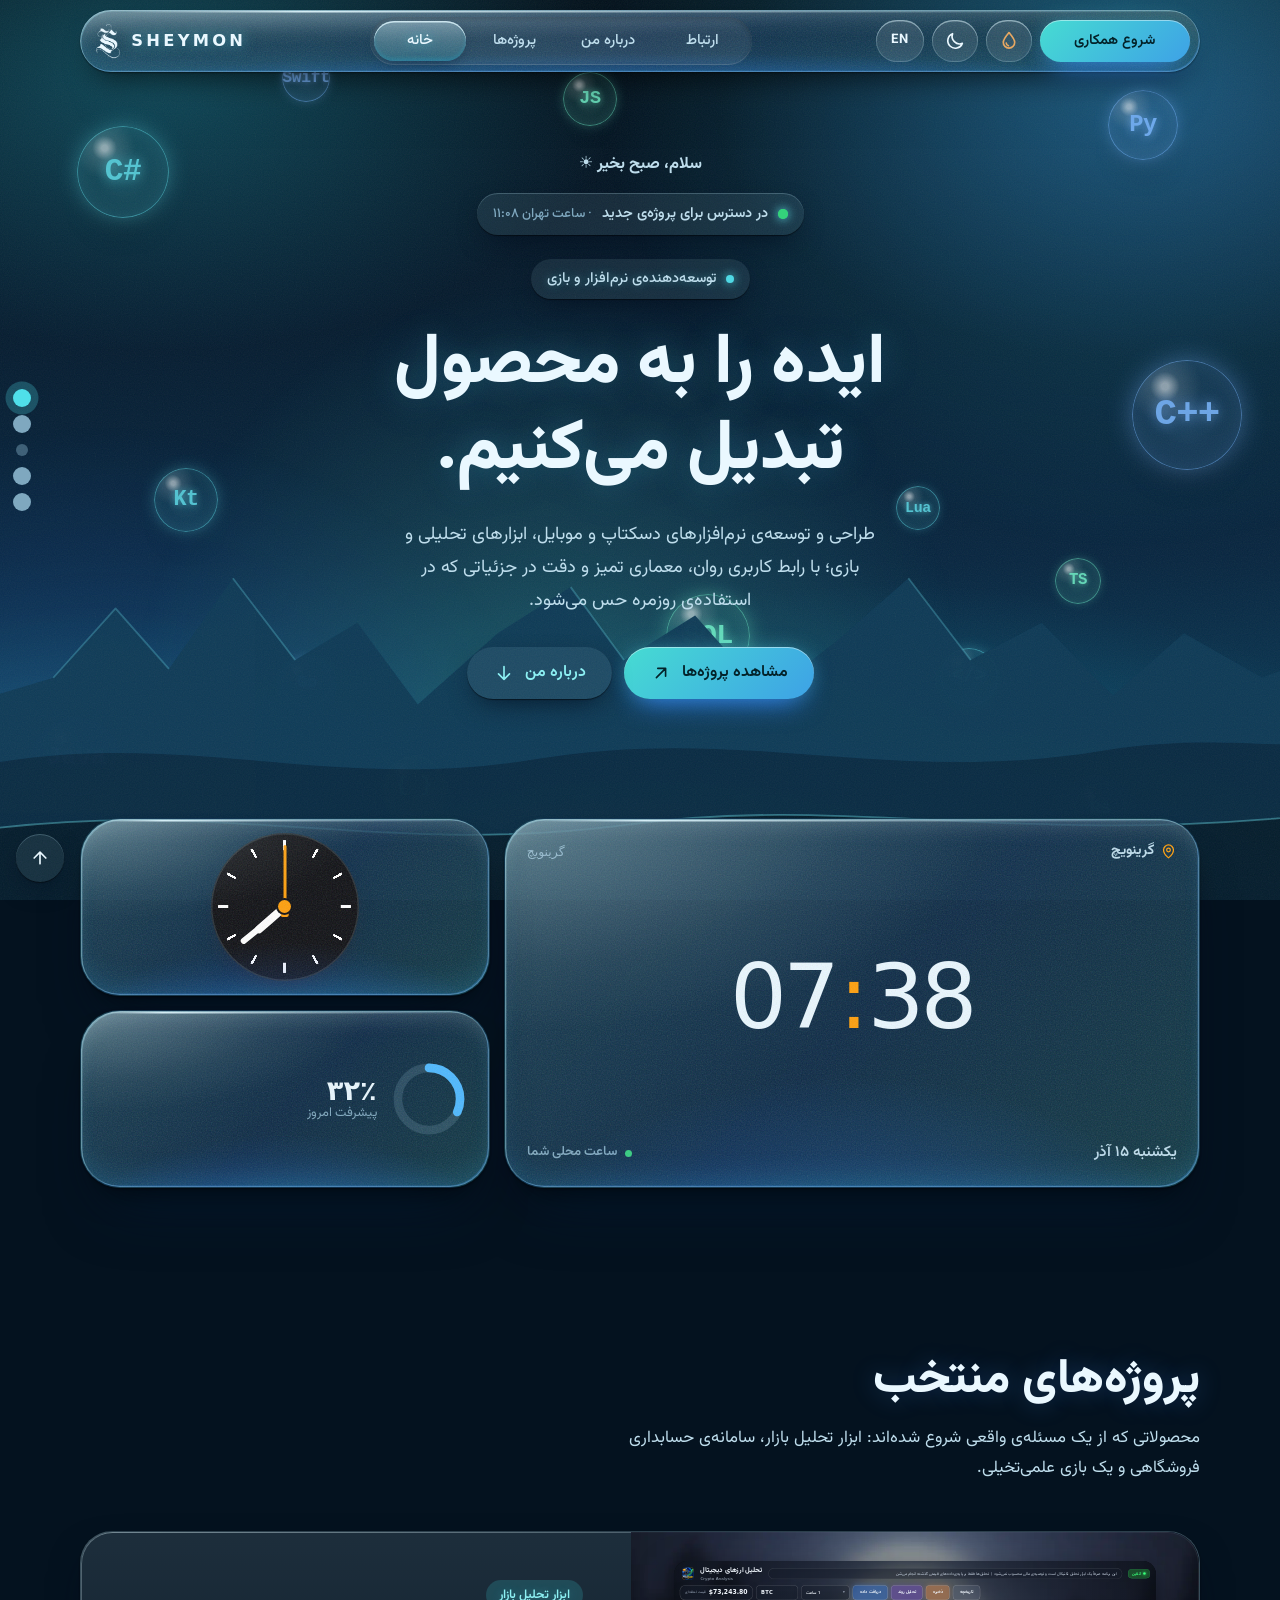
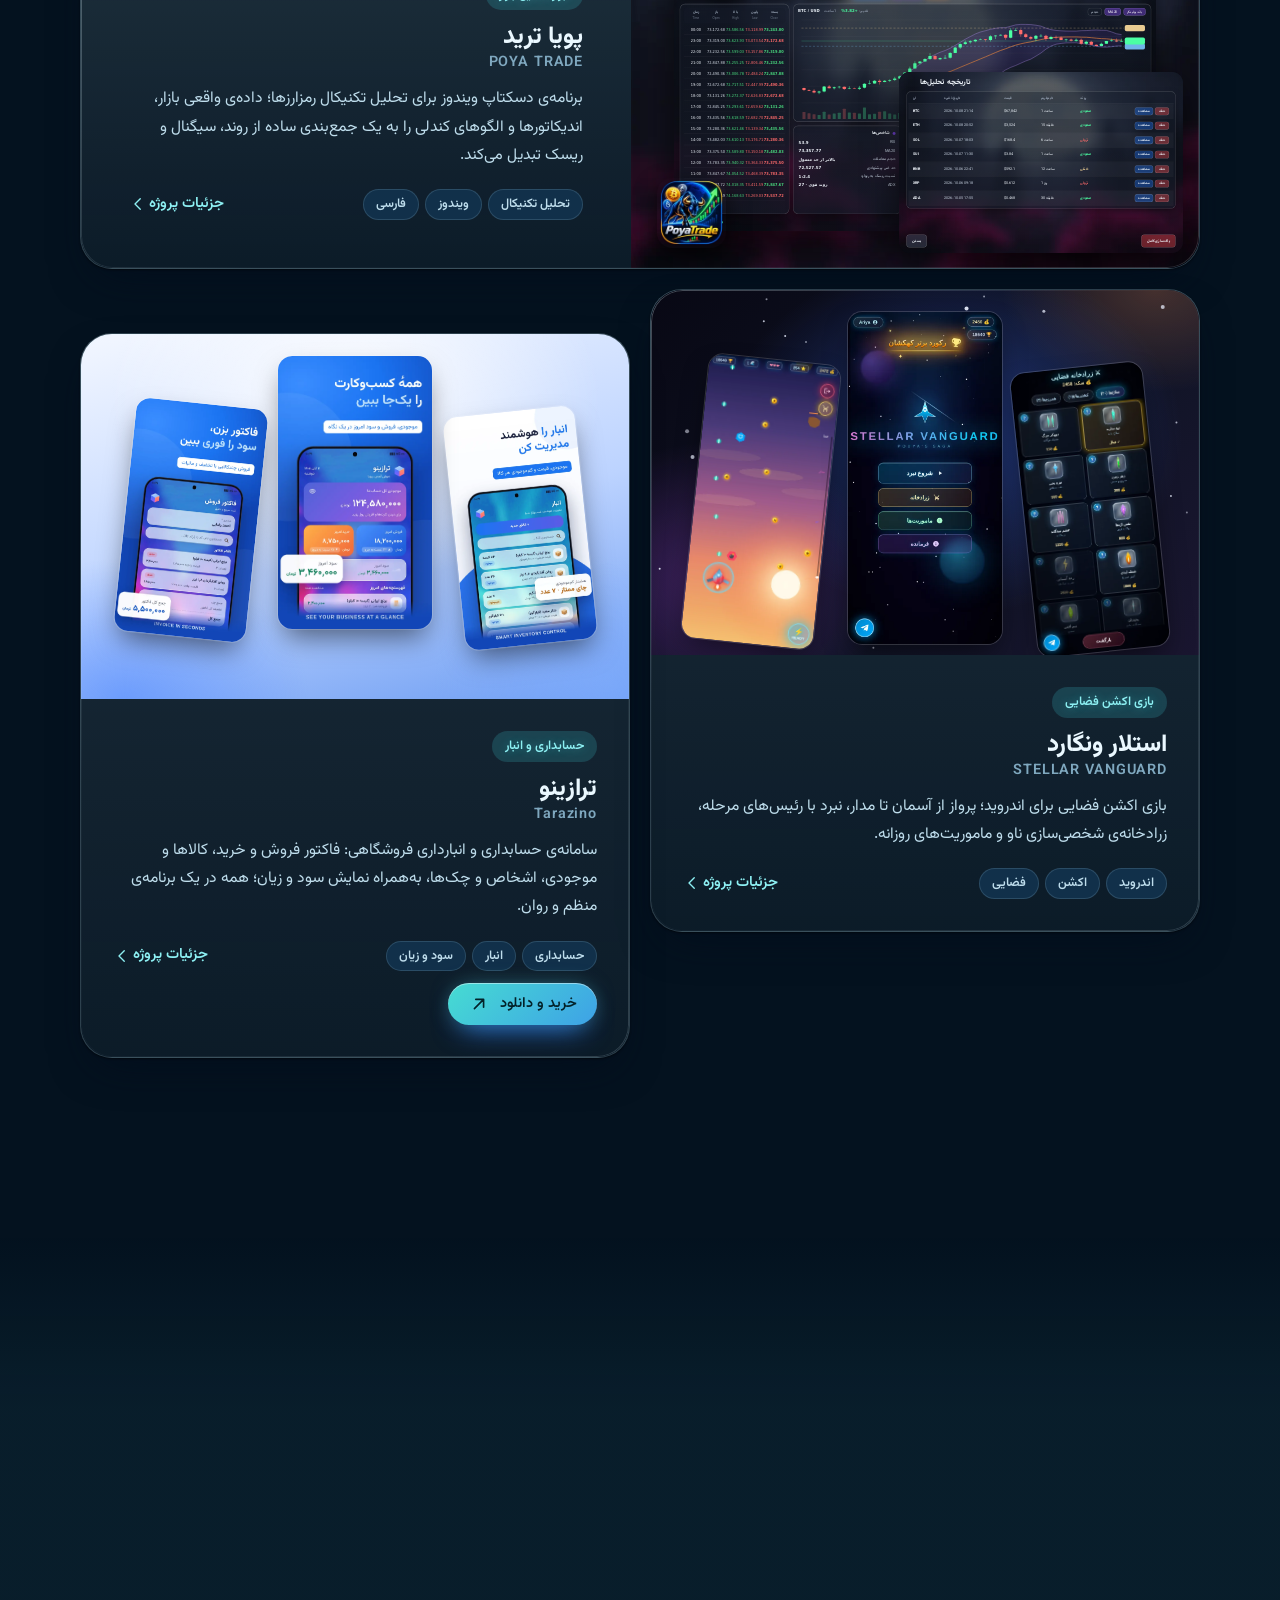
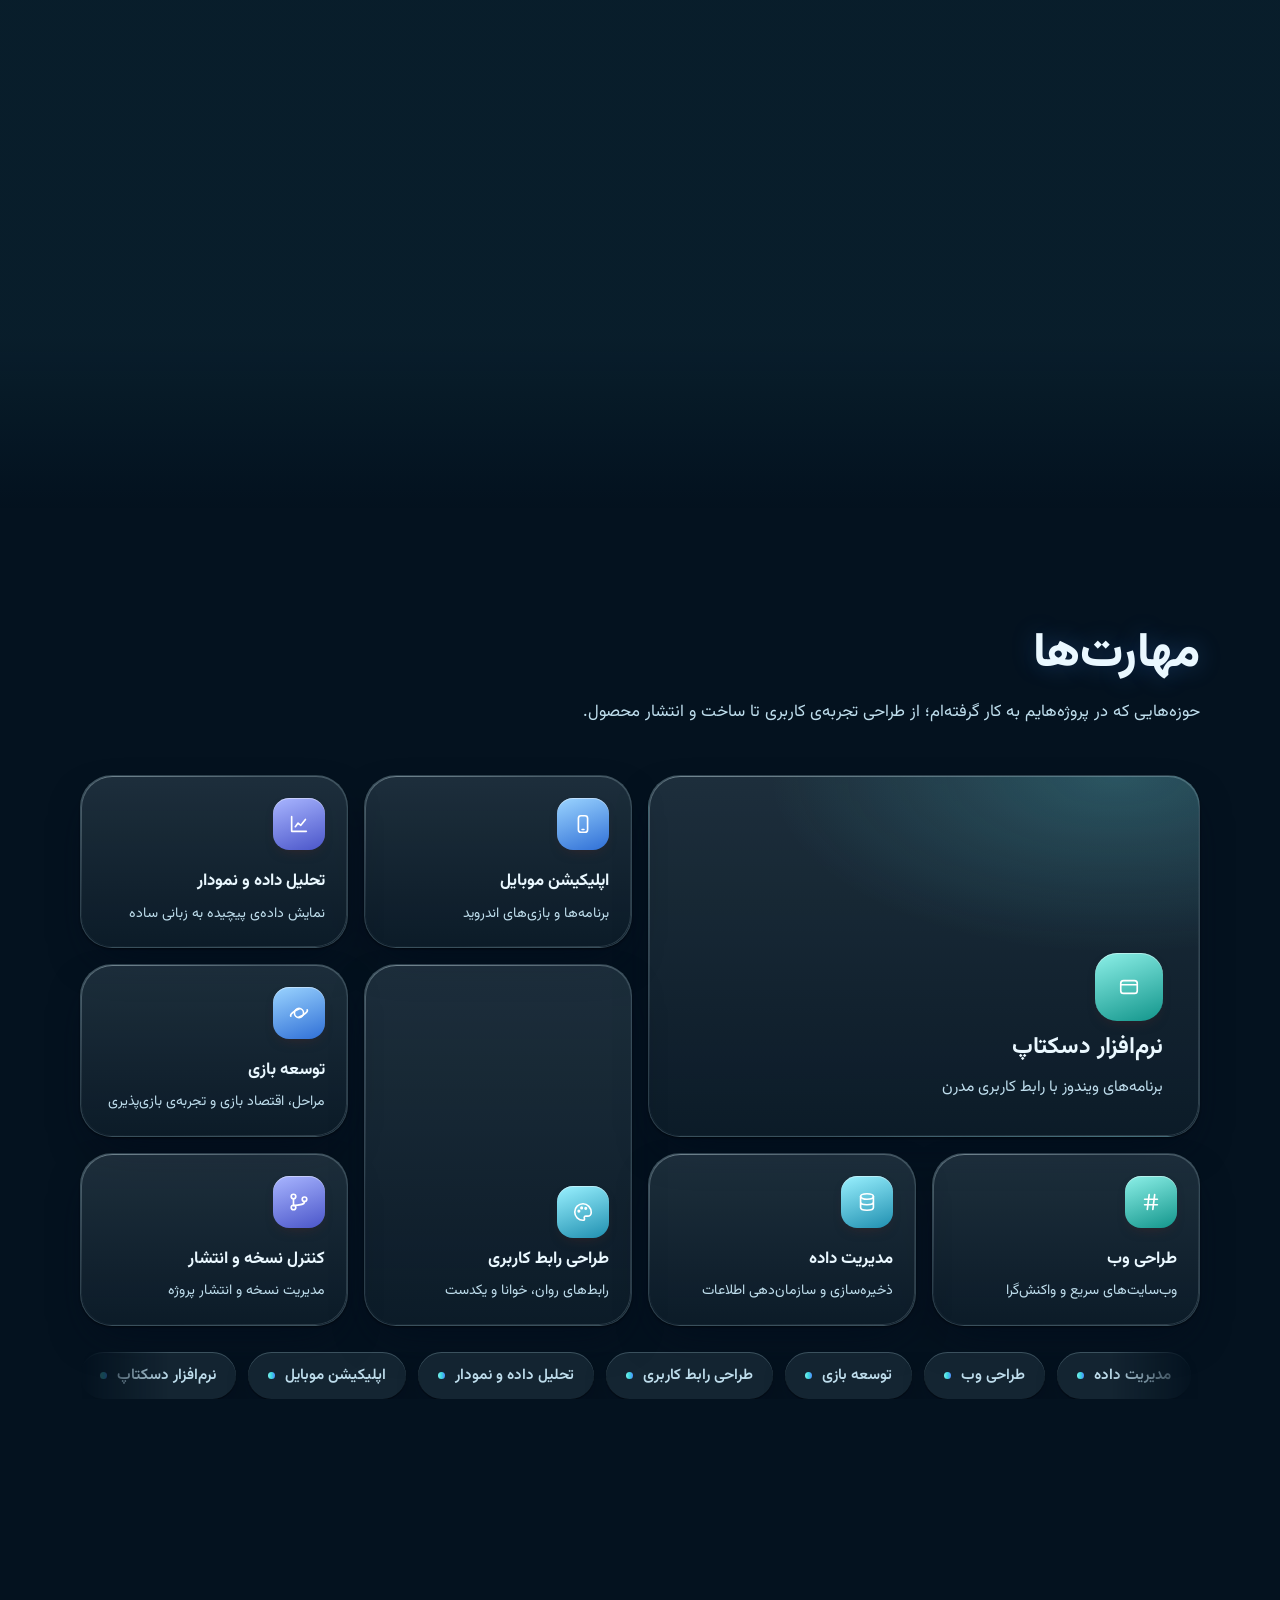
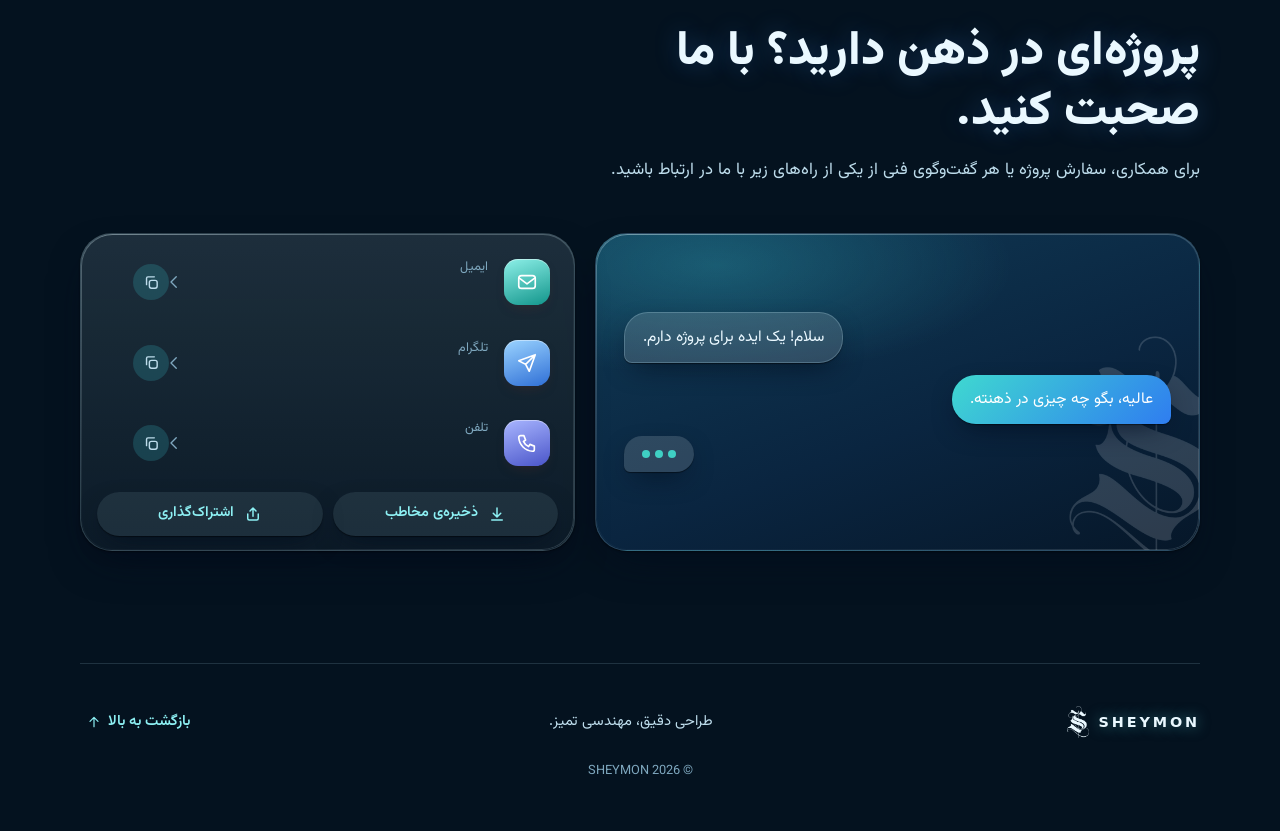
==== commit 15a86152: "Add files via upload" ====
--- a/index.html
+++ b/index.html
@@ -8,6 +8,9 @@
 <meta name="description" content="SHEYMON، توسعه‌دهنده نرم‌افزار و بازی: پویا ترید (تحلیل بازار رمزارز)، استلار ونگارد (بازی اندروید) و ترازینو (حسابداری). Software &amp; game developer portfolio.">
 <link rel="canonical" href="https://sheymon.ir/">
 <meta name="author" content="SHEYMON">
+<meta name="robots" content="index,follow,max-image-preview:large,max-snippet:-1,max-video-preview:-1">
+<meta name="application-name" content="SHEYMON">
+<meta name="apple-mobile-web-app-title" content="SHEYMON">
 <meta property="og:title" content="SHEYMON — توسعه‌دهنده‌ی نرم‌افزار و بازی | Software &amp; Game Developer">
 <meta property="og:description" content="پویا ترید، استلار ونگارد و ترازینو؛ نرم‌افزار، ابزار تحلیل بازار و بازی، از ایده تا محصول. Software, market-analysis tools and games.">
 <meta property="og:url" content="https://sheymon.ir/">
@@ -1450,7 +1453,7 @@
 .cover-tarazino{background:radial-gradient(62% 70% at 50% 18%,rgba(255,255,255,.92),rgba(255,255,255,0) 72%),radial-gradient(48% 55% at 8% 100%,rgba(70,130,255,.55),transparent 70%),radial-gradient(45% 50% at 96% 96%,rgba(130,175,255,.55),transparent 70%),linear-gradient(165deg,#F3F7FF 0%,#BCD3FF 55%,#6C9CF2 100%)}
 
 </style>
-<script type="application/ld+json">{"@context":"https://schema.org","@graph":[{"@type":"WebSite","@id":"https://sheymon.ir/#website","name":"SHEYMON","alternateName":["SHEYMON Portfolio","SHEYMON Software & Game Developer"],"url":"https://sheymon.ir/","inLanguage":["fa","en"],"publisher":{"@id":"https://sheymon.ir/#person"}},{"@type":"Person","@id":"https://sheymon.ir/#person","name":"SHEYMON","url":"https://sheymon.ir/","image":"https://sheymon.ir/icon-192.png","jobTitle":"Software & Game Developer","description":"Developer of desktop and mobile software, market-analysis tools and games.","sameAs":["https://t.me/sheymon","https://github.com/SHEYM0N"],"knowsAbout":["Software development","Desktop applications","Android apps","Game development","Technical analysis tools","C#",".NET MAUI"]},{"@type":"ProfilePage","@id":"https://sheymon.ir/#webpage","url":"https://sheymon.ir/","name":"SHEYMON — توسعه‌دهنده‌ی نرم‌افزار و بازی | Software & Game Developer","isPartOf":{"@id":"https://sheymon.ir/#website"},"about":{"@id":"https://sheymon.ir/#person"},"mainEntity":{"@id":"https://sheymon.ir/#person"},"primaryImageOfPage":{"@type":"ImageObject","url":"https://sheymon.ir/og-image.jpg","width":1200,"height":630},"inLanguage":"fa"},{"@type":"SoftwareApplication","@id":"https://sheymon.ir/#poya-trade","name":"POYA TRADE (پویا ترید)","applicationCategory":"FinanceApplication","operatingSystem":"Windows","inLanguage":"fa","url":"https://sheymon.ir/#projects","description":"Windows desktop application for crypto market technical analysis: real price data, key indicators and clear written signals. برنامه‌ی دسکتاپ ویندوز برای تحلیل تکنیکال بازار رمزارز.","author":{"@id":"https://sheymon.ir/#person"}},{"@type":"VideoGame","@id":"https://sheymon.ir/#stellar-vanguard","name":"STELLAR VANGUARD (استلار ونگارد)","applicationCategory":"GameApplication","operatingSystem":"Android","genre":["Action","Sci-Fi"],"gamePlatform":"Android","url":"https://sheymon.ir/#projects","description":"Space action game for Android: fly from the sky to orbit, fight asteroids, enemies and bosses. بازی اکشن فضایی برای اندروید.","author":{"@id":"https://sheymon.ir/#person"}},{"@type":"SoftwareApplication","@id":"https://sheymon.ir/#tarazino","name":"Tarazino (ترازینو)","applicationCategory":"BusinessApplication","operatingSystem":"Android, Windows","inLanguage":"fa","url":"https://sheymon.ir/tarazino-download.html","description":"Accounting and inventory software for shops: invoices, products and stock, customers and suppliers, cheques, cash and bank accounts, and reports. نرم‌افزار حسابداری و انبارداری فروشگاهی.","author":{"@id":"https://sheymon.ir/#person"}}]}</script>
+<script type="application/ld+json">{"@context":"https://schema.org","@graph":[{"@type":"WebSite","@id":"https://sheymon.ir/#website","name":"SHEYMON","alternateName":["SHEYMON Portfolio","SHEYMON Software & Game Developer"],"url":"https://sheymon.ir/","inLanguage":["fa","en"],"publisher":{"@id":"https://sheymon.ir/#person"}},{"@type":"Person","@id":"https://sheymon.ir/#person","name":"SHEYMON","url":"https://sheymon.ir/","image":"https://sheymon.ir/icon-192.png","jobTitle":"Software & Game Developer","description":"Developer of desktop and mobile software, market-analysis tools and games.","sameAs":["https://t.me/sheymon","https://github.com/SHEYM0N"],"knowsAbout":["Software development","Desktop applications","Android apps","Game development","Technical analysis tools","C#",".NET MAUI"],"alternateName":["SHEYMON developer","SHEYMON Software & Game Developer"]},{"@type":"ProfilePage","@id":"https://sheymon.ir/#webpage","url":"https://sheymon.ir/","name":"SHEYMON — توسعه‌دهنده‌ی نرم‌افزار و بازی | Software & Game Developer","isPartOf":{"@id":"https://sheymon.ir/#website"},"about":{"@id":"https://sheymon.ir/#person"},"mainEntity":{"@id":"https://sheymon.ir/#person"},"primaryImageOfPage":{"@type":"ImageObject","url":"https://sheymon.ir/og-image.jpg","width":1200,"height":630},"inLanguage":"fa"},{"@type":"SoftwareApplication","@id":"https://sheymon.ir/#poya-trade","name":"POYA TRADE (پویا ترید)","applicationCategory":"FinanceApplication","operatingSystem":"Windows","inLanguage":"fa","url":"https://sheymon.ir/#projects","description":"Windows desktop application for crypto market technical analysis: real price data, key indicators and clear written signals. برنامه‌ی دسکتاپ ویندوز برای تحلیل تکنیکال بازار رمزارز.","author":{"@id":"https://sheymon.ir/#person"},"alternateName":["Poya Trade","POYATRADE","پویا ترید","برنامه تحلیل بازار پویا ترید","Poya Trade crypto analysis"]},{"@type":"VideoGame","@id":"https://sheymon.ir/#stellar-vanguard","name":"STELLAR VANGUARD (استلار ونگارد)","applicationCategory":"GameApplication","operatingSystem":"Android","genre":["Action","Sci-Fi"],"gamePlatform":"Android","url":"https://sheymon.ir/#projects","description":"Space action game for Android: fly from the sky to orbit, fight asteroids, enemies and bosses. بازی اکشن فضایی برای اندروید.","author":{"@id":"https://sheymon.ir/#person"},"alternateName":["Stellar Vanguard","StellarVanguard","استلار ونگارد","استلر ونگارد","بازی استلار ونگارد"]},{"@type":"SoftwareApplication","@id":"https://sheymon.ir/#tarazino","name":"Tarazino (ترازینو)","applicationCategory":"BusinessApplication","operatingSystem":"Android, Windows","inLanguage":"fa","url":"https://sheymon.ir/tarazino-download.html","description":"Accounting and inventory software for shops: invoices, products and stock, customers and suppliers, cheques, cash and bank accounts, and reports. نرم‌افزار حسابداری و انبارداری فروشگاهی.","author":{"@id":"https://sheymon.ir/#person"},"alternateName":["Tarazino","ترازینو","نرم‌افزار حسابداری ترازینو","اپلیکیشن ترازینو","دانلود ترازینو"]}]}</script>
 </head>
 <body>
 
@@ -1637,7 +1640,7 @@
     </figure>
     <div class="card glass list-card">
       <a class="row" href="mailto:sheymon909@gmail.com"><span class="sq sq-1"><svg class="ic" aria-hidden="true"><use href="#i-mail"/></svg></span><span class="row-text"><small data-fa="ایمیل" data-en="Email">ایمیل</small><b dir="ltr">sheymon909@gmail.com</b></span><svg class="ic chev" aria-hidden="true"><use href="#i-chev"/></svg></a>
-      <a class="row" href="https://t.me/sheymon" target="_blank" rel="noopener"><span class="sq sq-2"><svg class="ic" aria-hidden="true"><use href="#i-send"/></svg></span><span class="row-text"><small data-fa="تلگرام" data-en="Telegram">تلگرام</small><b dir="ltr">@sheymon</b></span><svg class="ic chev" aria-hidden="true"><use href="#i-chev"/></svg></a>
+      <a class="row" href="https://t.me/sheymon" target="_blank" rel="noopener me"><span class="sq sq-2"><svg class="ic" aria-hidden="true"><use href="#i-send"/></svg></span><span class="row-text"><small data-fa="تلگرام" data-en="Telegram">تلگرام</small><b dir="ltr">@sheymon</b></span><svg class="ic chev" aria-hidden="true"><use href="#i-chev"/></svg></a>
       <a class="row" href="tel:09914441577"><span class="sq sq-3"><svg class="ic" aria-hidden="true"><use href="#i-call"/></svg></span><span class="row-text"><small data-fa="تلفن" data-en="Phone">تلفن</small><b dir="ltr">09914441577</b></span><svg class="ic chev" aria-hidden="true"><use href="#i-chev"/></svg></a>
     </div>
   </div>
